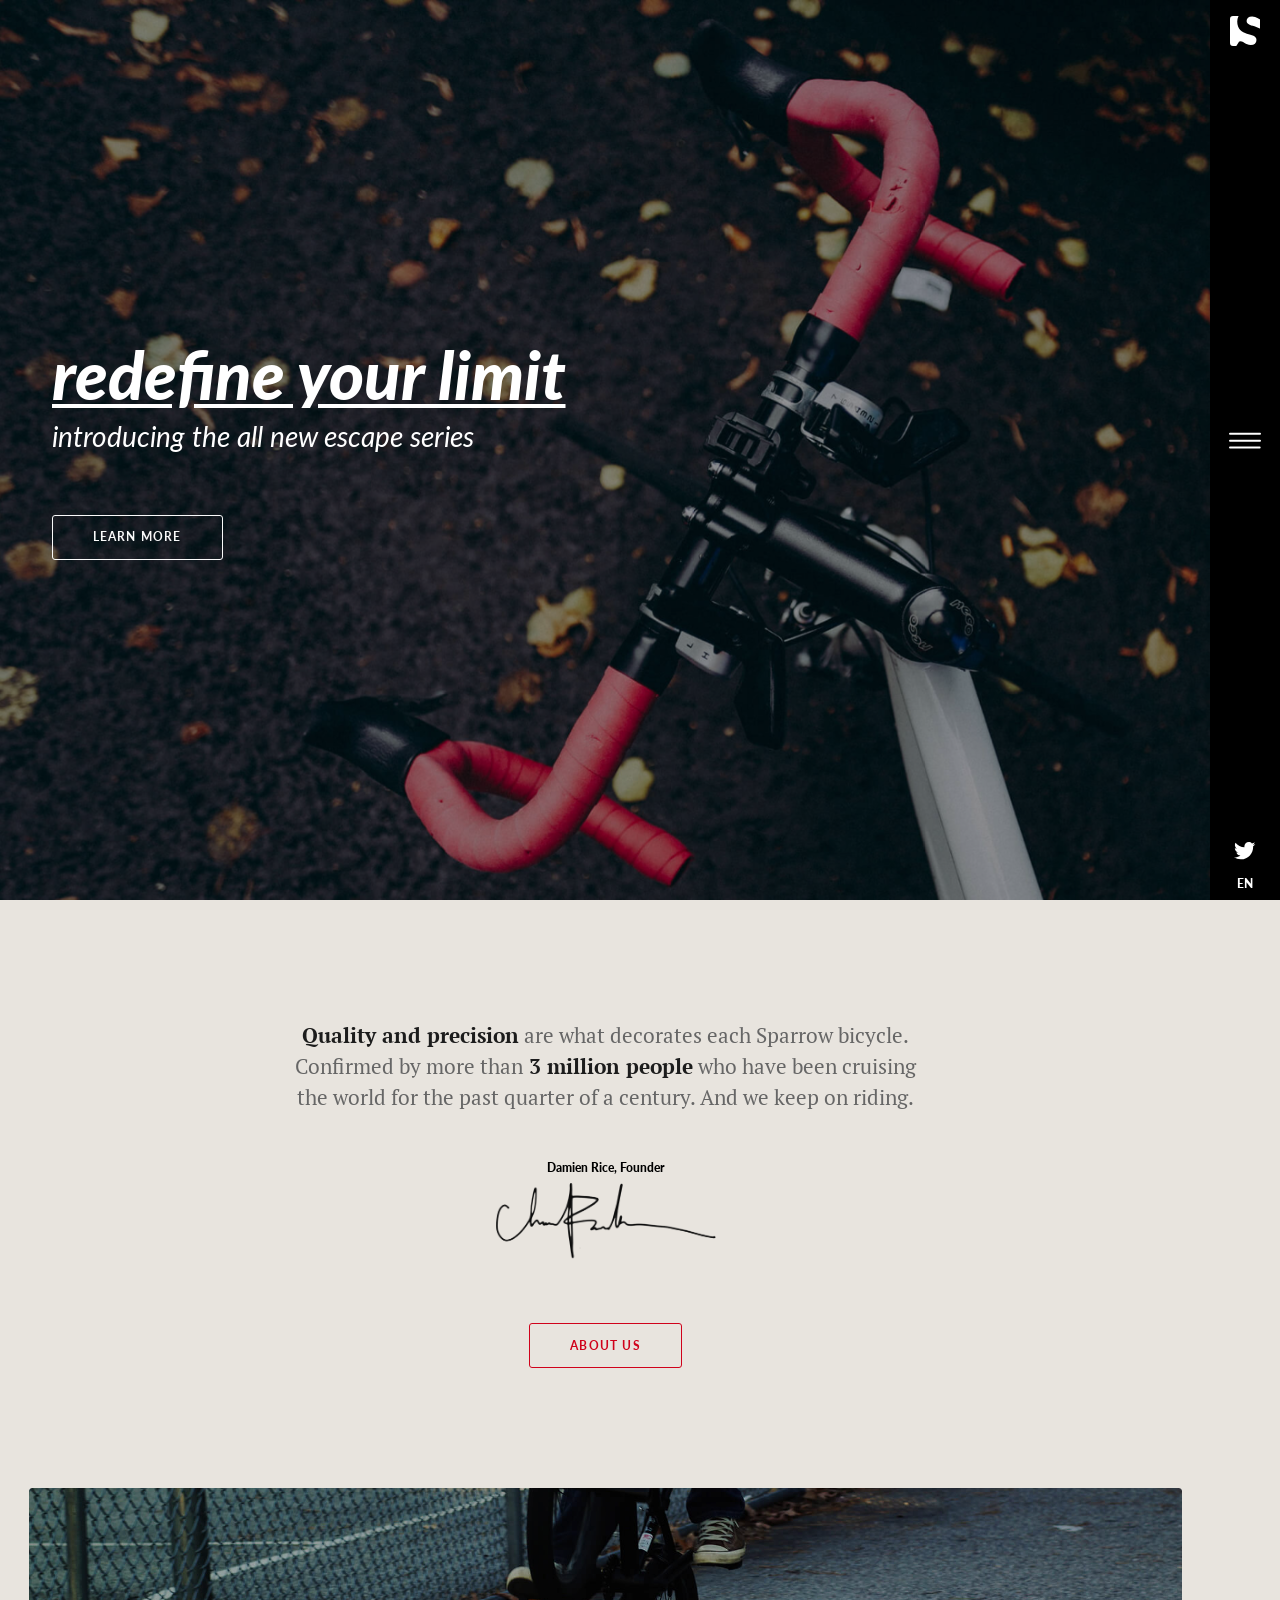
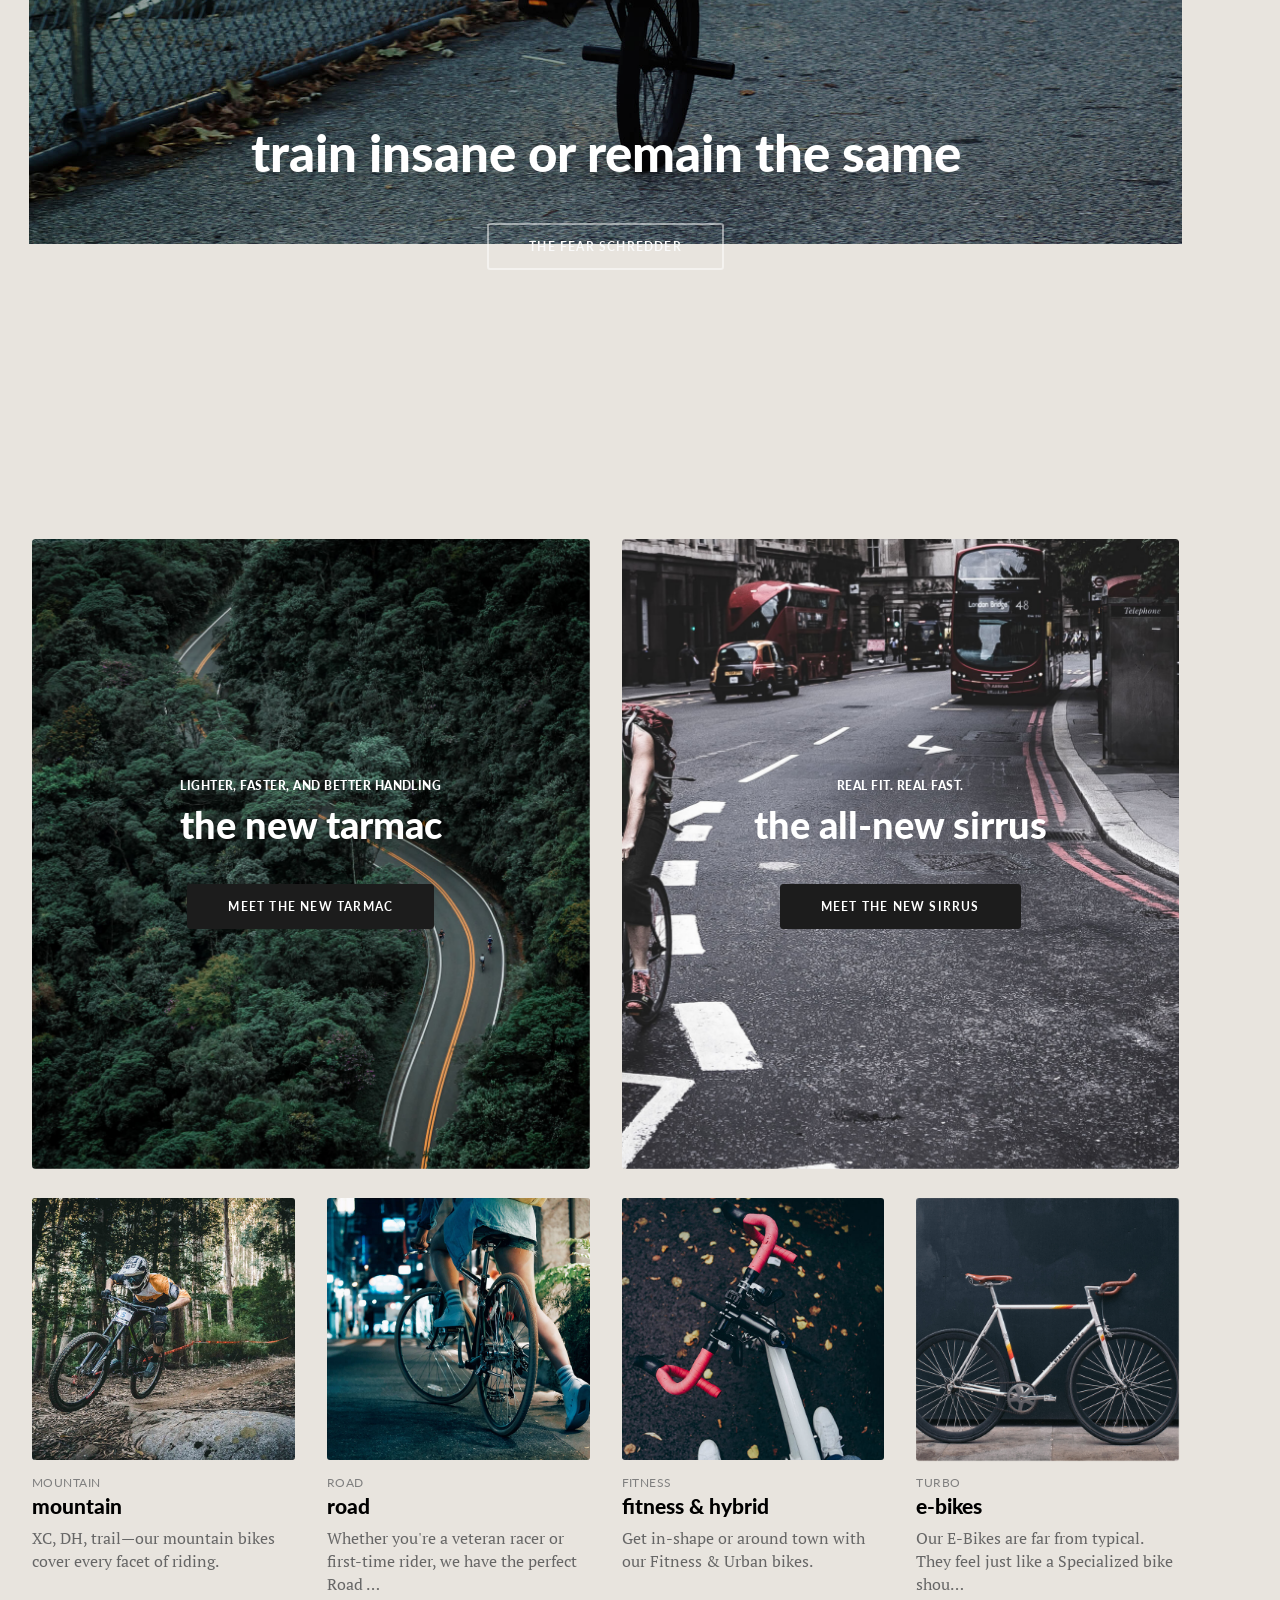
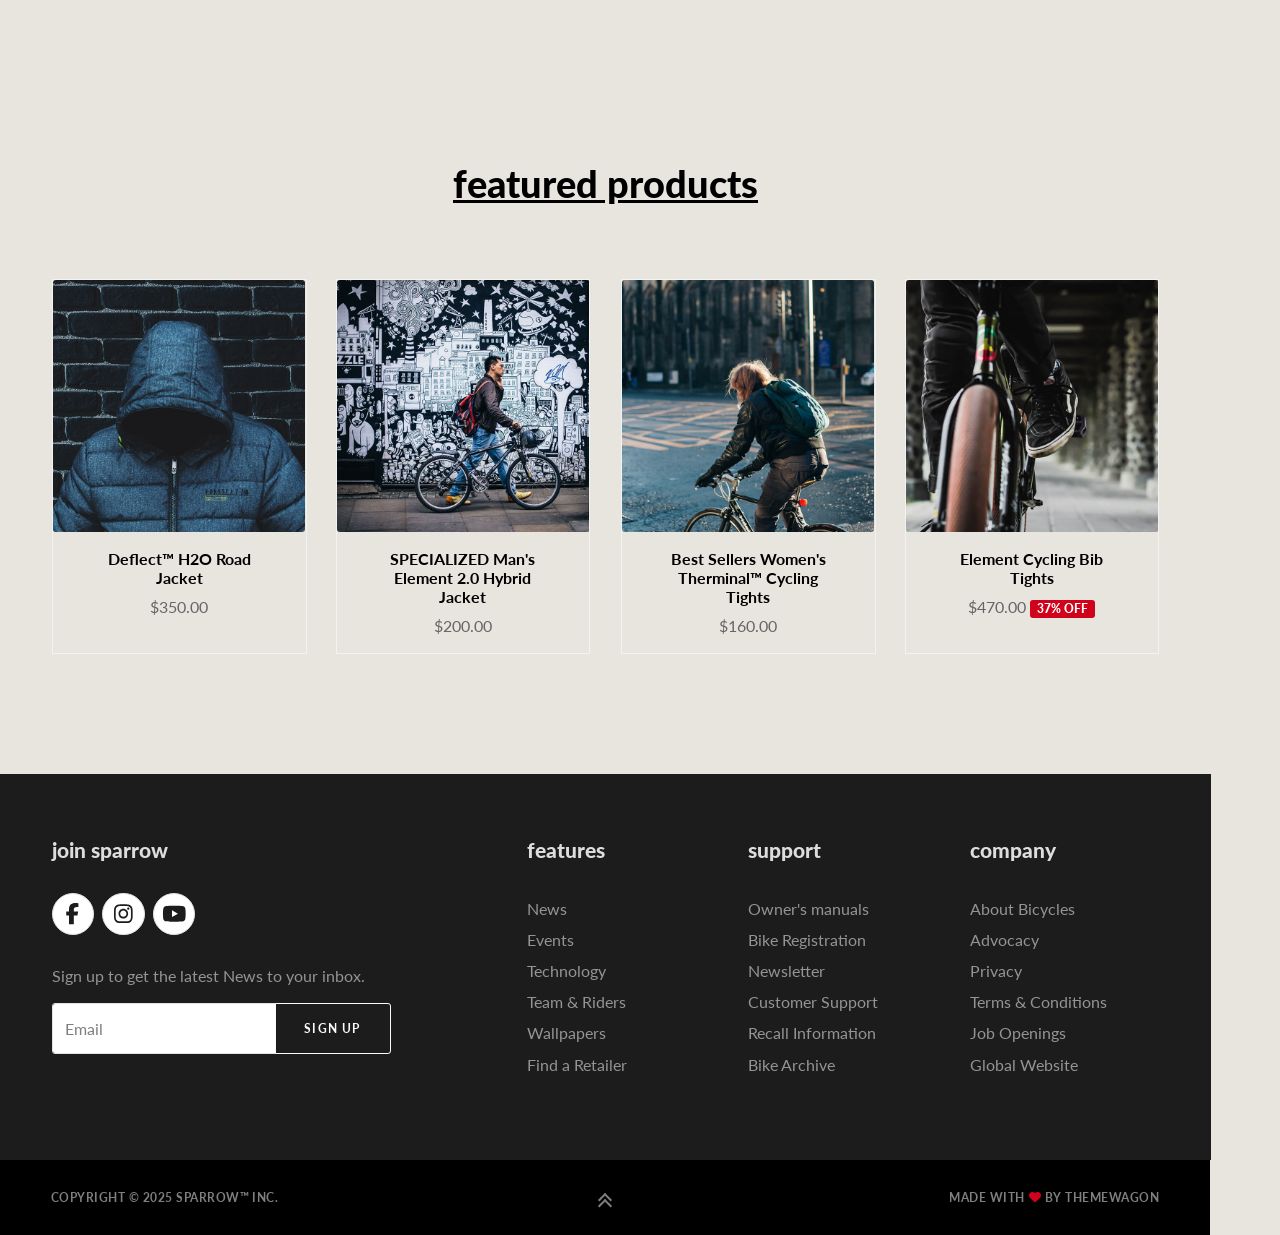
==== homes/bicycle.html @ d9fc4c12 "v1" ====
<!DOCTYPE html>
<html class="has-sidemenu" lang="en-US" dir="ltr">

  <head>
    <meta charset="utf-8">
    <meta http-equiv="X-UA-Compatible" content="IE=edge">
    <meta name="viewport" content="width=device-width, initial-scale=1">

    <!-- ===============================================--><!--    Document Title--><!-- ===============================================-->
    <title>WAGS | mobile</title>

    <!-- ===============================================--><!--    Favicons--><!-- ===============================================-->
    <link rel="apple-touch-icon" sizes="180x180" href="../assets/img/favicons/apple-touch-icon.png">
    <link rel="icon" type="image/png" sizes="32x32" href="../assets/img/favicons/favicon-32x32.png">
    <link rel="icon" type="image/png" sizes="16x16" href="../assets/img/favicons/favicon-16x16.png">
    <link rel="shortcut icon" type="image/x-icon" href="../assets/img/favicons/favicon.ico">
    <link rel="manifest" href="../assets/img/favicons/manifest.json">
    <meta name="msapplication-TileImage" content="../assets/img/favicons/mstile-150x150.png">
    <meta name="theme-color" content="#E8E4DE">

    <!-- ===============================================--><!--    Stylesheets--><!-- ===============================================-->
    <link href="../vendors/swiper/swiper-bundle.min.css" rel="stylesheet">
    <link href="../vendors/loaders.css/loaders.min.css" rel="stylesheet" type="text/css">
    <link rel="preconnect" href="https://fonts.gstatic.com">
    <link href="https://fonts.googleapis.com/css?family=PT+Mono%7cPT+Serif:400,400i%7cLato:100,300,400,700,800,900" rel="stylesheet">
    <link href="../assets/css/theme.min.css" rel="stylesheet" />
    <link href="../assets/css/user.min.css" rel="stylesheet" />
    <style>
      html, body {
        background-color: #E8E4DE;
      }
    </style>
  </head>

  <body class="overflow-hidden-x">

    <nav class="fancynavbar fancynavbar-expand-lg" data-zanim-lg='{"from":{"opacity":1,"x":70},"to":{"opacity":1,"x":0},"ease":"CubicBezier","duration":0.8,"delay":0.3}' data-zanim-xs='{"from":{"opacity":1,"y":-37},"to":{"opacity":1,"y":0},"ease":"CubicBezier","duration":0.8,"delay":0.3}' data-zanim-trigger="scroll" data-exclusive="true">
      <div class="fancynavbar-togglerbar" data-onscroll-fade-in="data-onscroll-fade-in"><a class="fancynavbar-brand" href="../index.html"><img class="fancynavbar-brand-img" src="../assets/img/logo-sparrow-invert.svg" alt="" width="30" height="30" data-zanim-lg='{"from":{"opacity":0,"x":45},"to":{"opacity":1,"x":0},"ease":"CubicBezier","duration":0.8,"delay":0.4}' data-zanim-trigger="scroll" />
          <!--You can use icon or text logo as well--><!--<span class='fab fa-superpowers fs-6'></span>--><!--<span class='logo-sparrow'>S</span>--></a>
        <div class="fancynavbar-toggler"><svg class="fancynavbar-toggler-icon" viewBox="0 0 70 70" xmlns="http://www.w3.org/2000/svg" data-zanim-lg='{"from":{"opacity":0,"x":45},"to":{"opacity":1,"x":0},"ease":"CubicBezier","duration":0.8,"delay":0.5}' data-zanim-trigger="scroll">
            <path id="path-top" d="M20,25c0,0,22,0,30,0c16,0,18.89,40.71-.15,21.75C38.7,35.65,19.9,16.8,19.9,16.8"></path>
            <path id="path-middle" d="M20,32h30"></path>
            <path id="path-bottom" d="M19.9,46.98c0,0,18.8-18.85,29.95-29.95C68.89-1.92,66,38.78,50,38.78c-8,0-30,0-30,0"></path>
          </svg></div>
        <div class="fancynavbar-addon fancynavbar-addon-height" data-zanim-lg='{"from":{"opacity":1,"x":45},"to":{"opacity":1,"x":0},"ease":"CubicBezier","duration":0.8,"delay":0.4}' data-zanim-trigger="scroll"><a class="fancynavbar-addon-item" href="#!"><span class="fab fa-twitter"></span></a><a class="fancynavbar-addon-item" href="#languageModal" data-bs-toggle="modal"><span class="font-secondary ls fw-black fs-10 d-block">EN</span></a></div>
      </div>
      <div class="fancynavbar-collapse">
        <ul class="fancynavbar-nav">
          <li class="fancynav-item fancy-dropdown"><a class="fancynav-link fancy-dropdown-toggle" href="JavaScript:void(0)"><span class="fancynav-link-content">homes</span></a>
            <div class="fancy-dropdown-menu">
              <div class="row pb-4 pt-3">
                <div class="col-auto ps-2"><a class="fancy-dropdown-item" href="default.html"> Default</a><a class="fancy-dropdown-item" href="bicycle.html"> Bicycle</a><a class="fancy-dropdown-item" href="bigcartel.html"> Bigcartel</a><a class="fancy-dropdown-item" href="cafe.html"> Cafe</a><a class="fancy-dropdown-item" href="digital.html"> Digital</a><a class="fancy-dropdown-item" href="ecommerce.html"> Ecommerce</a><a class="fancy-dropdown-item" href="event.html"> Event</a><a class="fancy-dropdown-item" href="interior.html"> Interior</a><a class="fancy-dropdown-item" href="landing.html"> Landing</a><a class="fancy-dropdown-item" href="promotion.html"> Promotion</a><a class="fancy-dropdown-item" href="software.html"> Software</a><a class="fancy-dropdown-item" href="studio.html"> Studio</a></div>
              </div>
            </div>
          </li>
          <li class="fancynav-item fancy-dropdown"><a class="fancynav-link fancy-dropdown-toggle" href="JavaScript:void(0)"><span class="fancynav-link-content">pages</span></a>
            <div class="fancy-dropdown-menu">
              <div class="row pb-4 pt-3">
                <div class="col-sm-auto pe-4 ps-2"><a class="fancy-dropdown-item" href="../pages/404.html"> 404</a><a class="fancy-dropdown-item" href="../pages/about.html"> About</a><a class="fancy-dropdown-item" href="../pages/blog.html"> Blog</a><a class="fancy-dropdown-item" href="../pages/blog-single.html"> Blog single</a><a class="fancy-dropdown-item" href="../pages/cart.html"> Cart</a><a class="fancy-dropdown-item" href="../pages/casestudy.html"> Casestudy</a><a class="fancy-dropdown-item" href="../pages/coming-soon.html"> Coming soon</a><a class="fancy-dropdown-item" href="../pages/contact.html"> Contact</a><a class="fancy-dropdown-item" href="../pages/one-page.html"> One page</a><a class="fancy-dropdown-item" href="../pages/portfolio.html"> Portfolio</a></div>
                <div class="col-sm-auto pe-4"><a class="fancy-dropdown-item" href="../pages/profile.html"> Profile</a><a class="fancy-dropdown-item" href="../pages/rtl.html"> RTL</a><a class="fancy-dropdown-item" href="../pages/services.html"> Services</a><a class="fancy-dropdown-item" href="../pages/shop.html"> Shop</a><a class="fancy-dropdown-item" href="../pages/signin.html"> Signin</a><a class="fancy-dropdown-item" href="../pages/signup.html"> Signup</a><a class="fancy-dropdown-item" href="../pages/product-single.html"> Product single</a><a class="fancy-dropdown-item" href="../pages/split-static.html"> Split static</a><a class="fancy-dropdown-item" href="../pages/split-youtube.html"> Split youtube</a><a class="fancy-dropdown-item" href="../pages/starter.html"> Starter</a></div>
              </div>
            </div>
          </li>
          <li class="fancynav-item fancy-dropdown"><a class="fancynav-link fancy-dropdown-toggle" href="JavaScript:void(0)"><span class="fancynav-link-content">components</span></a>
            <div class="fancy-dropdown-menu">
              <div class="row pb-2 pt-3">
                <div class="col-sm-auto mb-3">
                  <div class="row">
                    <div class="col-sm-auto pe-4 ps-2"><a class="fancy-dropdown-title fw-black ls fs-10 mb-1" href="JavaScript:void(0)">Sparrow</a><a class="fancy-dropdown-item" href="../components/sparrow/accordion.html"> Accordion</a><a class="fancy-dropdown-item" href="../components/sparrow/anchor.html"> Anchor</a><a class="fancy-dropdown-item" href="../components/sparrow/backgrounds.html"> Backgrounds</a><a class="fancy-dropdown-item" href="../components/sparrow/borders.html"> Borders</a><a class="fancy-dropdown-item" href="../components/sparrow/carousel.html"> Carousel</a><a class="fancy-dropdown-item" href="../components/sparrow/colors.html"> Colors</a><a class="fancy-dropdown-item" href="../components/sparrow/cookie-notice.html"> Cookie notice</a><a class="fancy-dropdown-item" href="../components/sparrow/countdown.html"> Countdown</a><a class="fancy-dropdown-item" href="../components/sparrow/countup.html"> Countup</a><a class="fancy-dropdown-item" href="../components/sparrow/fancynav.html"> Fancynav</a><a class="fancy-dropdown-item" href="../components/sparrow/filter.html"> Filter</a></div>
                    <div class="col-sm-auto pe-4"><a class="fancy-dropdown-item" href="../components/sparrow/googlemap.html"> Googlemap</a><a class="fancy-dropdown-item" href="../components/sparrow/icons.html"> Icons</a><a class="fancy-dropdown-item" href="../components/sparrow/inline-player.html"> Inline player</a><a class="fancy-dropdown-item" href="../components/sparrow/lightbox.html"> Lightbox</a><a class="fancy-dropdown-item" href="../components/sparrow/masonry.html"> Masonry</a><a class="fancy-dropdown-item" href="../components/sparrow/parallax.html"> Parallax</a><a class="fancy-dropdown-item" href="../components/sparrow/progressbar.html"> Progressbar</a><a class="fancy-dropdown-item" href="../components/sparrow/spacing.html"> Spacing</a><a class="fancy-dropdown-item" href="../components/sparrow/typed-text.html"> Typed text</a><a class="fancy-dropdown-item" href="../components/sparrow/typography.html"> Typography</a><a class="fancy-dropdown-item" href="../components/sparrow/zanimation.html"> Zanimation</a></div>
                  </div>
                </div>
                <div class="col-sm-auto pe-3 mb-3 ps-2"><a class="fancy-dropdown-title fw-black ls fs-10 mb-1" href="JavaScript:void(0)">Bootstrap</a><a class="fancy-dropdown-item" href="../components/bootstrap/badges.html"> Badges</a><a class="fancy-dropdown-item" href="../components/bootstrap/buttons.html"> Buttons</a><a class="fancy-dropdown-item" href="../components/bootstrap/cards.html"> Cards</a><a class="fancy-dropdown-item" href="../components/bootstrap/forms.html"> Forms</a><a class="fancy-dropdown-item" href="../components/bootstrap/modals.html"> Modals</a><a class="fancy-dropdown-item" href="../components/bootstrap/navbar.html"> Navbar</a><a class="fancy-dropdown-item" href="../components/bootstrap/scrollspy.html"> Scrollspy</a><a class="fancy-dropdown-item" href="../components/bootstrap/sizing.html"> Sizing</a><a class="fancy-dropdown-item" href="../components/bootstrap/tables.html"> Tables</a><a class="fancy-dropdown-item" href="../components/bootstrap/tabs.html"> Tabs</a><a class="fancy-dropdown-item" href="../components/bootstrap/tooltips.html"> Tooltips</a></div>
              </div>
            </div>
          </li>
          <li class="fancynav-item fancy-dropdown"><a class="fancynav-link fancy-dropdown-toggle" href="JavaScript:void(0)"><span class="fancynav-link-content">documentation</span></a>
            <div class="fancy-dropdown-menu">
              <div class="row pb-4 pt-3">
                <div class="col-auto ps-2"><a class="fancy-dropdown-item" href="../documentation/getting-started.html"> Getting started</a><a class="fancy-dropdown-item" href="../documentation/file-structure.html"> File structure</a><a class="fancy-dropdown-item" href="../documentation/customization.html"> Customization</a><a class="fancy-dropdown-item" href="../documentation/gulp.html"> Gulp</a><a class="fancy-dropdown-item" href="../documentation/rtl.html"> RTL</a><a class="fancy-dropdown-item" href="../documentation/plugins.html"> Plugins</a><a class="fancy-dropdown-item" href="../documentation/changelog.html"> Changelog</a></div>
              </div>
            </div>
          </li>
          <li class="fancynav-item"><a class="fancynav-link" href="../pages/portfolio.html"><span class="fancynav-link-content">portfolio</span></a></li>
          <li class="fancynav-item"><a class="fancynav-link" href="../pages/contact.html"><span class="fancynav-link-content">contact</span></a></li>
        </ul>
      </div>
    </nav>


    <!-- ===============================================--><!--    Main Content--><!-- ===============================================-->
    <main class="main min-vh-100" id="top">

      <!-- ============================================--><!-- Preloader ==================================-->
      <div class="preloader" id="preloader">
        <div class="loader">
          <div class="line-scale-pulse-out-rapid">
            <div> </div>
            <div></div>
            <div></div>
            <div></div>
            <div> </div>
          </div>
        </div>
      </div><!-- ============================================--><!-- End of Preloader ===========================-->

      <!-- ============================================--><!-- <section> begin ============================-->
      <section class="py-0" id="bicycleHeader" data-zanim-lg='{"delay":0.6,"animation":"zoom-out"}' data-zanim-trigger="scroll">
        <div class="bg-holder overlay overlay-2" style="background-image:url(../assets/img/headers/header-bicycle.jpg);">
          <div class="yt-video" data-youtube-embed='{"videoId":"x4LRLFGrliw","startSeconds":24,"endSeconds":245}'></div>
        </div><!--/.bg-holder-->
        <div class="container">
          <div class="row min-vh-100 align-items-center py-8">
            <div class="col-lg-7" data-zanim-timeline='{"delay":0.6}' data-zanim-trigger="scroll">
              <h1 class="fs-6 fs-sm-5 fs-xl-4 display-4 text-white fst-italic overflow-hidden text-decoration-underline" data-zanim-xs='{"delay":0.1}'>redefine your limit</h1>
              <div class="overflow-hidden">
                <p class="text-white mb-4 font-secondary fst-italic fs-7" data-zanim-xs='{"delay":0.2}'>introducing the all new escape series</p>
              </div>
              <div data-zanim-xs='{"delay":0.3}'><a class="btn btn-outline-light mt-4" href="#!">Learn more</a></div>
            </div>
          </div>
        </div><!-- end of .container-->
      </section><!-- <section> close ============================--><!-- ============================================-->



      <!-- ============================================--><!-- <section> begin ============================-->
      <section class="text-center" id="bicycleAbout">
        <div class="container">
          <div class="row justify-content-center">
            <div class="col-lg-7">
              <p class="lead"><span class="text-dark fw-semibold">Quality and precision</span> are what decorates each Sparrow bicycle. Confirmed by more than<span class="text-dark fw-semibold"> 3 million people</span> who have been cruising the world for the past quarter of a century. And we keep on riding.</p>
              <h6 class="mt-5"> Damien Rice, Founder</h6><img src="../assets/img/signature.png" alt="" width="220" /><br /><a class="btn btn-outline-danger mt-6" href="#!">About us</a>
            </div>
          </div>
        </div><!-- end of .container-->
      </section><!-- <section> close ============================--><!-- ============================================-->



      <!-- ============================================--><!-- <section> begin ============================-->
      <section class="text-center py-0 overflow-hidden" id="bicycleCta">
        <div class="container-fluid">
          <div class="row">
            <div class="col px-4">
              <div class="position-relative overflow-hidden rounded">
                <div class="bg-holder overlay" style="background-image:url(../assets/img/bicycle-11.jpg);" data-parallax="" data-rellax-percentage="0.5" data-rellax-speed="-3"></div><!--/.bg-holder-->
                <div class="position-relative py-8 py-md-11" data-zanim-timeline="{}" data-zanim-trigger="scroll">
                  <h2 class="fs-5 text-white px-4 px-sm-0 display-4 mb-4" data-zanim-xs='{"delay":0.1}'>train insane or remain the same</h2>
                  <div data-zanim-xs='{"delay":0.2}'><a class="btn btn-outline-light border-2 mt-3" href="#!">the fear schredder</a></div>
                </div>
              </div>
            </div>
          </div>
        </div><!-- end of .container-->
      </section><!-- <section> close ============================--><!-- ============================================-->



      <!-- ============================================--><!-- <section> begin ============================-->
      <section class="text-center pt-4 pb-0" id="bicycleFeatures">
        <div class="container-fluid">
          <div class="row m-0">
            <div class="col-md-6">
              <div class="position-relative overflow-hidden rounded">
                <div class="bg-holder" style="background-image:url(../assets/img/bicycle-02.jpg);"></div><!--/.bg-holder-->
                <div class="position-relative py-8 py-md-11">
                  <div data-zanim-timeline="{}" data-zanim-trigger="scroll">
                    <div class="overflow-hidden">
                      <h6 class="text-white ls text-uppercase" data-zanim-xs='{"delay":0}'>lighter, faster, and better handling</h6>
                    </div>
                    <div class="overflow-hidden">
                      <h2 class="fs-7 fs-sm-6 text-white" data-zanim-xs='{"delay":0.1}'>the new tarmac</h2>
                    </div>
                    <div data-zanim-xs='{"delay":0.2}'><a class="btn btn-dark mt-4" href="#!">meet the new tarmac</a></div>
                  </div>
                </div>
              </div>
            </div>
            <div class="col-md-6 mt-4 mt-md-0">
              <div class="position-relative overflow-hidden rounded">
                <div class="bg-holder" style="background-image:url(../assets/img/bicycle-01.jpg);"></div><!--/.bg-holder-->
                <div class="position-relative py-8 py-md-11">
                  <div data-zanim-timeline='{"delay":0.1}' data-zanim-trigger="scroll">
                    <div class="overflow-hidden">
                      <h6 class="text-white ls text-uppercase" data-zanim-xs='{"delay":0}'>real fit. real fast.</h6>
                    </div>
                    <div class="overflow-hidden">
                      <h2 class="fs-7 fs-sm-6 text-white" data-zanim-xs='{"delay":0.1}'>the all-new sirrus</h2>
                    </div>
                    <div data-zanim-xs='{"delay":0.2}'><a class="btn btn-dark mt-4" href="#!">meet the new sirrus</a></div>
                  </div>
                </div>
              </div>
            </div>
          </div>
        </div><!-- end of .container-->
      </section><!-- <section> close ============================--><!-- ============================================-->



      <!-- ============================================--><!-- <section> begin ============================-->
      <section class="py-4" id="bicycleFeatures1">
        <div class="container-fluid">
          <div class="row m-0">
            <div class="col-sm-6 col-lg-3"><a class="d-block" href="#!"><img class="w-100 rounded" src="../assets/img/bicycle-03.jpg" alt="" data-zanim-xs='{"delay":0,"animation":"zoom-in"}' data-zanim-trigger="scroll" />
                <h6 class="d-inline-block ls text-uppercase fw-normal mb-0 mt-3 text-body-secondary">Mountain</h6>
                <h4>mountain</h4>
                <p class="text-body d-inline-block">XC, DH, trail—our mountain bikes cover every facet of riding.</p>
              </a></div>
            <div class="col-sm-6 col-lg-3 mt-4 mt-sm-0"><a class="d-block" href="#!"><img class="w-100 rounded" src="../assets/img/bicycle-04.jpg" alt="" data-zanim-xs='{"delay":0.1,"animation":"zoom-in"}' data-zanim-trigger="scroll" />
                <h6 class="d-inline-block ls text-uppercase fw-normal mb-0 mt-3 text-body-secondary">Road</h6>
                <h4>road</h4>
                <p class="text-body d-inline-block">Whether you're a veteran racer or first-time rider, we have the perfect Road …</p>
              </a></div>
            <div class="col-sm-6 col-lg-3 mt-4 mt-lg-0"><a class="d-block" href="#!"><img class="w-100 rounded" src="../assets/img/bicycle-05.jpg" alt="" data-zanim-xs='{"delay":0.2,"animation":"zoom-in"}' data-zanim-trigger="scroll" />
                <h6 class="d-inline-block ls text-uppercase fw-normal mb-0 mt-3 text-body-secondary">fitness</h6>
                <h4>fitness &amp; hybrid</h4>
                <p class="text-body d-inline-block">Get in-shape or around town with our Fitness &amp; Urban bikes.</p>
              </a></div>
            <div class="col-sm-6 col-lg-3 mt-4 mt-lg-0"><a class="d-block" href="#!"><img class="w-100 rounded" src="../assets/img/bicycle-06.jpg" alt="" data-zanim-xs='{"delay":0.3,"animation":"zoom-in"}' data-zanim-trigger="scroll" />
                <h6 class="d-inline-block ls text-uppercase fw-normal mb-0 mt-3 text-body-secondary">Turbo</h6>
                <h4>e-bikes</h4>
                <p class="text-body d-inline-block">Our E-Bikes are far from typical. They feel just like a Specialized bike shou…</p>
              </a></div>
          </div>
        </div><!-- end of .container-->
      </section><!-- <section> close ============================--><!-- ============================================-->



      <!-- ============================================--><!-- <section> begin ============================-->
      <section class="bg-11 overflow-hidden" id="bicycleProducts">
        <div class="container">
          <div class="row text-center">
            <div class="col-12 mb-4 mb-md-6">
              <h2 class="text-center"><span class="text-decoration-underline">featured products</span></h2>
            </div>
            <div class="col-12">
              <div class="swiper theme-slider h-100" data-swiper='{"autoplay":{"delay":5000,"disableOnInteraction":false},"loop":true,"spaceBetween":30,"breakpoints":{"576":{"slidesPerView":2},"768":{"slidesPerView":3},"992":{"slidesPerView":4}}}' data-zanim-lg='{"animation":"zoom-out","delay":0}' data-zanim-trigger="scroll">
                <div class="swiper-wrapper">
                  <div class="swiper-slide border border-light-subtle"><a href="#!"><img class="rounded w-100" src="../assets/img/bicycle-07.jpg" alt="" />
                      <div class="px-3 px-xl-5">
                        <h4 class="mt-3 fs-9 fw-bold">Deflect&trade; H2O Road Jacket</h4>
                        <p class="font-secondary d-inline-block text-body">$350.00</p>
                      </div>
                    </a></div>
                  <div class="swiper-slide border border-light-subtle"><a href="#!"><img class="rounded w-100" src="../assets/img/bicycle-08.jpg" alt="" />
                      <div class="px-3 px-xl-5">
                        <h4 class="mt-3 fs-9 fw-bold">SPECIALIZED Man's Element 2.0 Hybrid Jacket</h4>
                        <p class="font-secondary d-inline-block text-body">$200.00</p>
                      </div>
                    </a></div>
                  <div class="swiper-slide border border-light-subtle"><a href="#!"><img class="rounded w-100" src="../assets/img/bicycle-09.jpg" alt="" />
                      <div class="px-3 px-xl-5">
                        <h4 class="mt-3 fs-9 fw-bold">Best Sellers Women's Therminal&trade; Cycling Tights</h4>
                        <p class="font-secondary d-inline-block text-body">$160.00</p>
                      </div>
                    </a></div>
                  <div class="swiper-slide border border-light-subtle"><a href="#!"><img class="rounded w-100" src="../assets/img/bicycle-10.jpg" alt="" />
                      <div class="px-3 px-xl-5">
                        <h4 class="mt-3 fs-9 fw-bold">Element Cycling Bib Tights</h4>
                        <p class="font-secondary d-inline-block text-body">$470.00<span class="badge bg-danger ms-1">37% OFF</span></p>
                      </div>
                    </a></div>
                  <div class="swiper-slide border border-light-subtle"><a href="#!"><img class="rounded w-100" src="../assets/img/bicycle-07.jpg" alt="" />
                      <div class="px-3 px-xl-5">
                        <h4 class="mt-3 fs-9 fw-bold">Women's Therminal&trade; Cycling Tights</h4>
                        <p class="font-secondary d-inline-block text-body">$130.00</p>
                      </div>
                    </a></div>
                  <div class="swiper-slide border border-light-subtle"><a href="#!"><img class="rounded w-100" src="../assets/img/bicycle-08.jpg" alt="" />
                      <div class="px-3 px-xl-5">
                        <h4 class="mt-3 fs-9 fw-bold">S-Works 6 XC Mountain Bike Shoes</h4>
                        <p class="font-secondary d-inline-block text-body">$400.00<span class="badge bg-danger ms-1">SALE</span></p>
                      </div>
                    </a></div>
                  <div class="swiper-slide border border-light-subtle"><a href="#!"><img class="rounded w-100" src="../assets/img/bicycle-09.jpg" alt="" />
                      <div class="px-3 px-xl-5">
                        <h4 class="mt-3 fs-9 fw-bold">Ambush</h4>
                        <p class="font-secondary d-inline-block text-body">$180.00</p>
                      </div>
                    </a></div>
                  <div class="swiper-slide border border-light-subtle"><a href="#!"><img class="rounded w-100" src="../assets/img/bicycle-10.jpg" alt="" />
                      <div class="px-3 px-xl-5">
                        <h4 class="mt-3 fs-9 fw-bold">S-Works Women's Prevail II</h4>
                        <p class="font-secondary d-inline-block text-body">$225.00</p>
                      </div>
                    </a></div>
                </div>
                <div class="swiper-nav">
                  <div class="swiper-button-next"></div>
                  <div class="swiper-button-prev"></div>
                </div>
              </div>
            </div>
          </div>
        </div><!-- end of .container-->
      </section><!-- <section> close ============================--><!-- ============================================-->



      <!-- ============================================--><!-- <section> begin ============================-->
      <section class="bg-dark py-6 font-secondary" id="bicycleSignUp">
        <div class="container">
          <div class="row">
            <div class="col-lg-6 col-xl-5 pe-lg-8">
              <h4 class="text-white text-opacity-85 mb-4">join sparrow</h4><a class="d-inline-block" href="#!"><span class="fa-stack fa-stack-size me-2 text-dark border rounded-circle bg-body fs-8"><i class="fab fa-facebook-f fa-stack-1x"></i></span></a><a class="d-inline-block" href="#!"><span class="fa-stack fa-stack-size me-2 text-dark border rounded-circle bg-body fs-8"><i class="fab fa-instagram fa-stack-1x"></i></span></a><a class="d-inline-block" href="#!"><span class="fa-stack fa-stack-size text-dark border rounded-circle bg-body fs-8"><i class="fab fa-youtube fa-stack-1x"></i></span></a>
              <p class="text-body-tertiary mt-4">Sign up to get the latest News to your inbox.</p>
              <div class="input-group mb-3"><input class="form-control" type="text" placeholder="Email" aria-label="Recipient's username" aria-describedby="button-addon2" /><button class="btn border border-light text-light px-4" id="button-addon2" type="button">Sign up</button></div>
            </div>
            <div class="col mt-6 mt-lg-0">
              <div class="row">
                <div class="col-6 col-sm-4">
                  <h4 class="text-white text-opacity-85 mb-4">features</h4>
                  <ul class="list-unstyled">
                    <li class="py-1"><a class="text-body-tertiary" href="#!">News</a></li>
                    <li class="py-1"><a class="text-body-tertiary" href="#!">Events</a></li>
                    <li class="py-1"><a class="text-body-tertiary" href="#!">Technology</a></li>
                    <li class="py-1"><a class="text-body-tertiary" href="#!">Team &amp; Riders</a></li>
                    <li class="py-1"><a class="text-body-tertiary" href="#!">Wallpapers</a></li>
                    <li class="py-1"><a class="text-body-tertiary" href="#!">Find a Retailer</a></li>
                  </ul>
                </div>
                <div class="col-6 col-sm-4">
                  <h4 class="text-white text-opacity-85 mb-4">support</h4>
                  <ul class="list-unstyled">
                    <li class="py-1"><a class="text-body-tertiary" href="#!">Owner's manuals</a></li>
                    <li class="py-1"><a class="text-body-tertiary" href="#!">Bike Registration</a></li>
                    <li class="py-1"><a class="text-body-tertiary" href="#!">Newsletter</a></li>
                    <li class="py-1"><a class="text-body-tertiary" href="#!">Customer Support</a></li>
                    <li class="py-1"><a class="text-body-tertiary" href="#!">Recall Information</a></li>
                    <li class="py-1"><a class="text-body-tertiary" href="#!">Bike Archive</a></li>
                  </ul>
                </div>
                <div class="col-6 col-sm-4 mt-6 mt-sm-0">
                  <h4 class="text-white text-opacity-85 mb-4">company</h4>
                  <ul class="list-unstyled">
                    <li class="py-1"><a class="text-body-tertiary" href="#!">About Bicycles</a></li>
                    <li class="py-1"><a class="text-body-tertiary" href="#!">Advocacy</a></li>
                    <li class="py-1"><a class="text-body-tertiary" href="#!">Privacy</a></li>
                    <li class="py-1"><a class="text-body-tertiary" href="#!">Terms &amp; Conditions</a></li>
                    <li class="py-1"><a class="text-body-tertiary" href="#!">Job Openings</a></li>
                    <li class="py-1"><a class="text-body-tertiary" href="#!">Global Website</a></li>
                  </ul>
                </div>
              </div>
            </div>
          </div>
        </div><!-- end of .container-->
      </section><!-- <section> close ============================--><!-- ============================================-->

    </main><!-- ===============================================--><!--    End of Main Content--><!-- ===============================================-->



    <!--===============================================--><!--    Footer--><!--===============================================-->
    <footer class="footer bg-black text-body-secondary py-4 font-secondary text-center overflow-hidden">
      <div class="container">
        <div class="row align-items-center">
          <div class="col-lg-4 order-lg-2 position-relative"><a class="indicator indicator-up" href="#top"><span class="indicator-arrow indicator-arrow-one" data-zanim-xs='{"from":{"opacity":0,"y":15},"to":{"opacity":1,"y":-5,"scale":1},"ease":"Back.easeOut","duration":0.4,"delay":0.9}'></span><span class="indicator-arrow indicator-arrow-two" data-zanim-xs='{"from":{"opacity":0,"y":15},"to":{"opacity":1,"y":-5,"scale":1},"ease":"Back.easeOut","duration":0.4,"delay":1.05}'></span></a></div>
          <div class="col-lg-4 text-lg-start mt-4 mt-lg-0">
            <p class="fs-10 text-uppercase ls fw-bold mb-0">Copyright &copy; 2025 Sparrow&trade; inc.</p>
          </div>
          <div class="col-lg-4 text-lg-end order-lg-2 mt-2 mt-lg-0">
            <p class="fs-10 text-uppercase ls fw-bold mb-0">Made with<span class="text-danger fas fa-heart mx-1"></span>by <a class="text-body-secondary" href="https://themewagon.com/" target="_blank">Themewagon</a></p>
          </div>
        </div>
      </div>
    </footer>

    <!--===============================================--><!--    Modal for language selection--><!--===============================================--><!-- Modal-->
    <div class="overflow-hidden">
      <div class="modal fade fade-in" id="languageModal" tabindex="-1" role="dialog" aria-hidden="true">
        <div class="modal-dialog modal-dialog-centered modal-xs mx-auto" role="document">
          <div class="modal-content bg-black">
            <div class="modal-body text-center p-0"><button class="btn-close text-white position-absolute top-0 end-0 times-icon mt-2 me-2 p-0" type="button" data-bs-dismiss="modal" aria-label="Close"></button>
              <ul class="list-unstyled my-0 py-4 font-secondary">
                <li><a class="text-white fw-bold pt-1 d-block" href="default.html">English</a></li>
                <li><a class="pt-1 d-block text-body-tertiary" href="#!">Français</a></li>
                <li><a class="text-body-tertiary pt-1 d-block" href="../pages/rtl.html">عربى</a></li>
                <li><a class="pt-1 d-block text-body-tertiary" href="#!">Deutsche</a></li>
              </ul>
            </div>
          </div>
        </div>
      </div>
    </div>

    <!-- ===============================================--><!--    JavaScripts--><!-- ===============================================-->
    <script src="../vendors/popper/popper.min.js"></script>
    <script src="../vendors/bootstrap/bootstrap.min.js"></script>
    <script src="../vendors/anchorjs/anchor.min.js"></script>
    <script src="../vendors/is/is.min.js"></script>
    <script src="../vendors/swiper/swiper-bundle.min.js"></script>
    <script src="../vendors/rellax/rellax.min.js"> </script>
    <script src="../vendors/fontawesome/all.min.js"></script>
    <script src="../vendors/lodash/lodash.min.js"></script>
    <script src="../vendors/imagesloaded/imagesloaded.pkgd.js"></script>
    <script src="../vendors/gsap/gsap.js"></script>
    <script src="../vendors/gsap/customEase.js"></script>
    <script src="../vendors/gsap/drawSVGPlugin.js"></script><!-- Global site tag (gtag.js) - Google Analytics-->
    <script async="" src="https://www.googletagmanager.com/gtag/js?id=UA-122907869-1"></script>
    <script>
      window.dataLayer = window.dataLayer || [];

      function gtag() {
        dataLayer.push(arguments);
      }
      gtag('js', new Date());
      gtag('config', 'UA-122907869-1');
    </script>
    <script src="../assets/js/theme.js"></script>
  </body>

</html>
---- vendors/loaders.css/loaders.min.css ----
.ball-pulse-sync>div,.ball-pulse>div{width:15px;height:15px;margin:2px;display:inline-block}.ball-pulse-sync>div,.ball-pulse>div,.ball-scale>div{background-color:#fff;border-radius:100%}@-webkit-keyframes scale{0%,80%{-webkit-transform:scale(1);transform:scale(1);opacity:1}45%{-webkit-transform:scale(.1);transform:scale(.1);opacity:.7}}@keyframes scale{0%,80%{-webkit-transform:scale(1);transform:scale(1);opacity:1}45%{-webkit-transform:scale(.1);transform:scale(.1);opacity:.7}}.ball-pulse>div:nth-child(0){-webkit-animation:scale .75s -.36s infinite cubic-bezier(.2,.68,.18,1.08);animation:scale .75s -.36s infinite cubic-bezier(.2,.68,.18,1.08)}.ball-pulse>div:nth-child(1){-webkit-animation:scale .75s -.24s infinite cubic-bezier(.2,.68,.18,1.08);animation:scale .75s -.24s infinite cubic-bezier(.2,.68,.18,1.08)}.ball-pulse>div:nth-child(2){-webkit-animation:scale .75s -.12s infinite cubic-bezier(.2,.68,.18,1.08);animation:scale .75s -.12s infinite cubic-bezier(.2,.68,.18,1.08)}.ball-pulse>div:nth-child(3){-webkit-animation:scale .75s 0s infinite cubic-bezier(.2,.68,.18,1.08);animation:scale .75s 0s infinite cubic-bezier(.2,.68,.18,1.08)}.ball-pulse>div{-webkit-animation-fill-mode:both;animation-fill-mode:both}@-webkit-keyframes ball-pulse-sync{33%{-webkit-transform:translateY(10px);transform:translateY(10px)}66%{-webkit-transform:translateY(-10px);transform:translateY(-10px)}100%{-webkit-transform:translateY(0);transform:translateY(0)}}@keyframes ball-pulse-sync{33%{-webkit-transform:translateY(10px);transform:translateY(10px)}66%{-webkit-transform:translateY(-10px);transform:translateY(-10px)}100%{-webkit-transform:translateY(0);transform:translateY(0)}}.ball-pulse-sync>div:nth-child(0){-webkit-animation:ball-pulse-sync .6s -.21s infinite ease-in-out;animation:ball-pulse-sync .6s -.21s infinite ease-in-out}.ball-pulse-sync>div:nth-child(1){-webkit-animation:ball-pulse-sync .6s -.14s infinite ease-in-out;animation:ball-pulse-sync .6s -.14s infinite ease-in-out}.ball-pulse-sync>div:nth-child(2){-webkit-animation:ball-pulse-sync .6s -.07s infinite ease-in-out;animation:ball-pulse-sync .6s -.07s infinite ease-in-out}.ball-pulse-sync>div:nth-child(3){-webkit-animation:ball-pulse-sync .6s 0s infinite ease-in-out;animation:ball-pulse-sync .6s 0s infinite ease-in-out}.ball-pulse-sync>div{-webkit-animation-fill-mode:both;animation-fill-mode:both}@-webkit-keyframes ball-scale{0%{-webkit-transform:scale(0);transform:scale(0)}100%{-webkit-transform:scale(1);transform:scale(1);opacity:0}}@keyframes ball-scale{0%{-webkit-transform:scale(0);transform:scale(0)}100%{-webkit-transform:scale(1);transform:scale(1);opacity:0}}.ball-scale>div{height:60px;width:60px;animation:ball-scale 1s 0s ease-in-out infinite}.ball-scale-random>div,.ball-scale>div{display:inline-block;margin:2px;-webkit-animation:ball-scale 1s 0s ease-in-out infinite}.ball-scale-random{width:37px;height:40px}.ball-scale-random>div{background-color:#fff;border-radius:100%;position:absolute;height:30px;width:30px;animation:ball-scale 1s 0s ease-in-out infinite}.ball-rotate>div,.ball-rotate>div:after,.ball-rotate>div:before{background-color:#fff;width:15px;height:15px;border-radius:100%}.ball-rotate,.ball-rotate>div{position:relative}.ball-scale-random>div:nth-child(1){margin-left:-7px;-webkit-animation:ball-scale 1s .2s ease-in-out infinite;animation:ball-scale 1s .2s ease-in-out infinite}.ball-scale-random>div:nth-child(3){margin-left:-2px;margin-top:9px;-webkit-animation:ball-scale 1s .5s ease-in-out infinite;animation:ball-scale 1s .5s ease-in-out infinite}@-webkit-keyframes rotate{0%{-webkit-transform:rotate(0);transform:rotate(0)}50%{-webkit-transform:rotate(180deg);transform:rotate(180deg)}100%{-webkit-transform:rotate(360deg);transform:rotate(360deg)}}.ball-rotate>div{margin:2px;-webkit-animation-fill-mode:both;animation-fill-mode:both}.ball-rotate>div:first-child{-webkit-animation:rotate 1s 0s cubic-bezier(.7,-.13,.22,.86) infinite;animation:rotate 1s 0s cubic-bezier(.7,-.13,.22,.86) infinite}.ball-rotate>div:after,.ball-rotate>div:before{margin:2px;content:"";position:absolute;opacity:.8}.ball-rotate>div:before{top:0;left:-28px}.ball-rotate>div:after{top:0;left:25px}.ball-clip-rotate>div{border-radius:100%;margin:2px;border:2px solid #fff;border-bottom-color:transparent;height:25px;width:25px;background:0 0!important;display:inline-block;-webkit-animation:rotate .75s 0s linear infinite;animation:rotate .75s 0s linear infinite}@keyframes rotate{0%{-webkit-transform:rotate(0);transform:rotate(0)}50%{-webkit-transform:rotate(180deg);transform:rotate(180deg)}100%{-webkit-transform:rotate(360deg);transform:rotate(360deg)}}@keyframes scale{30%{-webkit-transform:scale(.3);transform:scale(.3)}100%{-webkit-transform:scale(1);transform:scale(1)}}.ball-clip-rotate-pulse{position:relative;-webkit-transform:translateY(-15px);-ms-transform:translateY(-15px);transform:translateY(-15px)}.ball-clip-rotate-pulse>div{-webkit-animation-fill-mode:both;animation-fill-mode:both;position:absolute;top:0;left:0;border-radius:100%}.ball-clip-rotate-pulse>div:first-child{background:#fff;height:16px;width:16px;top:7px;left:-7px;-webkit-animation:scale 1s 0s cubic-bezier(.09,.57,.49,.9) infinite;animation:scale 1s 0s cubic-bezier(.09,.57,.49,.9) infinite}.ball-clip-rotate-pulse>div:last-child{position:absolute;width:30px;height:30px;left:-16px;top:-2px;background:0 0;border:2px solid;border-color:#fff transparent;-webkit-animation:rotate 1s 0s cubic-bezier(.09,.57,.49,.9) infinite;animation:rotate 1s 0s cubic-bezier(.09,.57,.49,.9) infinite;-webkit-animation-duration:1s;animation-duration:1s}@keyframes rotate{0%{-webkit-transform:rotate(0) scale(1);transform:rotate(0) scale(1)}50%{-webkit-transform:rotate(180deg) scale(.6);transform:rotate(180deg) scale(.6)}100%{-webkit-transform:rotate(360deg) scale(1);transform:rotate(360deg) scale(1)}}.ball-clip-rotate-multiple{position:relative}.ball-clip-rotate-multiple>div{position:absolute;left:-20px;top:-20px;border:2px solid #fff;border-bottom-color:transparent;border-top-color:transparent;border-radius:100%;height:35px;width:35px;-webkit-animation:rotate 1s 0s ease-in-out infinite;animation:rotate 1s 0s ease-in-out infinite}.ball-clip-rotate-multiple>div:last-child{display:inline-block;top:-10px;left:-10px;width:15px;height:15px;-webkit-animation-duration:.5s;animation-duration:.5s;border-color:#fff transparent;-webkit-animation-direction:reverse;animation-direction:reverse}@-webkit-keyframes ball-scale-ripple{0%{-webkit-transform:scale(.1);transform:scale(.1);opacity:1}70%{-webkit-transform:scale(1);transform:scale(1);opacity:.7}100%{opacity:0}}@keyframes ball-scale-ripple{0%{-webkit-transform:scale(.1);transform:scale(.1);opacity:1}70%{-webkit-transform:scale(1);transform:scale(1);opacity:.7}100%{opacity:0}}.ball-scale-ripple>div{height:50px;width:50px;border-radius:100%;border:2px solid #fff;-webkit-animation:ball-scale-ripple 1s 0s infinite cubic-bezier(.21,.53,.56,.8);animation:ball-scale-ripple 1s 0s infinite cubic-bezier(.21,.53,.56,.8)}@-webkit-keyframes ball-scale-ripple-multiple{0%{-webkit-transform:scale(.1);transform:scale(.1);opacity:1}70%{-webkit-transform:scale(1);transform:scale(1);opacity:.7}100%{opacity:0}}@keyframes ball-scale-ripple-multiple{0%{-webkit-transform:scale(.1);transform:scale(.1);opacity:1}70%{-webkit-transform:scale(1);transform:scale(1);opacity:.7}100%{opacity:0}}.ball-scale-ripple-multiple{position:relative;-webkit-transform:translateY(-25px);-ms-transform:translateY(-25px);transform:translateY(-25px)}.ball-scale-ripple-multiple>div:nth-child(0){-webkit-animation-delay:-.8s;animation-delay:-.8s}.ball-scale-ripple-multiple>div:nth-child(1){-webkit-animation-delay:-.6s;animation-delay:-.6s}.ball-scale-ripple-multiple>div:nth-child(2){-webkit-animation-delay:-.4s;animation-delay:-.4s}.ball-scale-ripple-multiple>div:nth-child(3){-webkit-animation-delay:-.2s;animation-delay:-.2s}.ball-scale-ripple-multiple>div{position:absolute;top:-2px;left:-26px;width:50px;height:50px;border-radius:100%;border:2px solid #fff;-webkit-animation:ball-scale-ripple-multiple 1.25s 0s infinite cubic-bezier(.21,.53,.56,.8);animation:ball-scale-ripple-multiple 1.25s 0s infinite cubic-bezier(.21,.53,.56,.8)}@-webkit-keyframes ball-beat{50%{opacity:.2;-webkit-transform:scale(.75);transform:scale(.75)}100%{opacity:1;-webkit-transform:scale(1);transform:scale(1)}}@keyframes ball-beat{50%{opacity:.2;-webkit-transform:scale(.75);transform:scale(.75)}100%{opacity:1;-webkit-transform:scale(1);transform:scale(1)}}.ball-beat>div{background-color:#fff;width:15px;height:15px;border-radius:100%;margin:2px;display:inline-block;-webkit-animation:ball-beat .7s 0s infinite linear;animation:ball-beat .7s 0s infinite linear}.ball-beat>div:nth-child(2n-1){-webkit-animation-delay:-.35s!important;animation-delay:-.35s!important}@-webkit-keyframes ball-scale-multiple{0%{-webkit-transform:scale(0);transform:scale(0);opacity:0}5%{opacity:1}100%{-webkit-transform:scale(1);transform:scale(1);opacity:0}}@keyframes ball-scale-multiple{0%{-webkit-transform:scale(0);transform:scale(0);opacity:0}5%{opacity:1}100%{-webkit-transform:scale(1);transform:scale(1);opacity:0}}.ball-scale-multiple{position:relative;-webkit-transform:translateY(-30px);-ms-transform:translateY(-30px);transform:translateY(-30px)}.ball-scale-multiple>div:nth-child(2){-webkit-animation-delay:-.4s;animation-delay:-.4s}.ball-scale-multiple>div:nth-child(3){-webkit-animation-delay:-.2s;animation-delay:-.2s}.ball-scale-multiple>div{background-color:#fff;border-radius:100%;position:absolute;left:-30px;top:0;opacity:0;margin:0;width:60px;height:60px;-webkit-animation:ball-scale-multiple 1s 0s linear infinite;animation:ball-scale-multiple 1s 0s linear infinite}@-webkit-keyframes ball-triangle-path-1{33%{-webkit-transform:translate(25px,-50px);transform:translate(25px,-50px)}66%{-webkit-transform:translate(50px,0);transform:translate(50px,0)}100%{-webkit-transform:translate(0,0);transform:translate(0,0)}}@keyframes ball-triangle-path-1{33%{-webkit-transform:translate(25px,-50px);transform:translate(25px,-50px)}66%{-webkit-transform:translate(50px,0);transform:translate(50px,0)}100%{-webkit-transform:translate(0,0);transform:translate(0,0)}}@-webkit-keyframes ball-triangle-path-2{33%{-webkit-transform:translate(25px,50px);transform:translate(25px,50px)}66%{-webkit-transform:translate(-25px,50px);transform:translate(-25px,50px)}100%{-webkit-transform:translate(0,0);transform:translate(0,0)}}@keyframes ball-triangle-path-2{33%{-webkit-transform:translate(25px,50px);transform:translate(25px,50px)}66%{-webkit-transform:translate(-25px,50px);transform:translate(-25px,50px)}100%{-webkit-transform:translate(0,0);transform:translate(0,0)}}@-webkit-keyframes ball-triangle-path-3{33%{-webkit-transform:translate(-50px,0);transform:translate(-50px,0)}66%{-webkit-transform:translate(-25px,-50px);transform:translate(-25px,-50px)}100%{-webkit-transform:translate(0,0);transform:translate(0,0)}}@keyframes ball-triangle-path-3{33%{-webkit-transform:translate(-50px,0);transform:translate(-50px,0)}66%{-webkit-transform:translate(-25px,-50px);transform:translate(-25px,-50px)}100%{-webkit-transform:translate(0,0);transform:translate(0,0)}}.ball-triangle-path{position:relative;-webkit-transform:translate(-29.99px,-37.51px);-ms-transform:translate(-29.99px,-37.51px);transform:translate(-29.99px,-37.51px)}.ball-triangle-path>div:nth-child(1){-webkit-animation-name:ball-triangle-path-1;animation-name:ball-triangle-path-1;-webkit-animation-delay:0;animation-delay:0;-webkit-animation-duration:2s;animation-duration:2s;-webkit-animation-timing-function:ease-in-out;animation-timing-function:ease-in-out;-webkit-animation-iteration-count:infinite;animation-iteration-count:infinite}.ball-triangle-path>div:nth-child(2){-webkit-animation-name:ball-triangle-path-2;animation-name:ball-triangle-path-2;-webkit-animation-delay:0;animation-delay:0;animation-duration:2s;animation-timing-function:ease-in-out;-webkit-animation-iteration-count:infinite;animation-iteration-count:infinite}.ball-triangle-path>div:nth-child(2),.ball-triangle-path>div:nth-child(3){-webkit-animation-duration:2s;-webkit-animation-timing-function:ease-in-out}.ball-triangle-path>div:nth-child(3){-webkit-animation-name:ball-triangle-path-3;animation-name:ball-triangle-path-3;-webkit-animation-delay:0;animation-delay:0;animation-duration:2s;animation-timing-function:ease-in-out;-webkit-animation-iteration-count:infinite;animation-iteration-count:infinite}.ball-triangle-path>div{-webkit-animation-fill-mode:both;animation-fill-mode:both;position:absolute;width:10px;height:10px;border-radius:100%;border:1px solid #fff}.ball-grid-beat>div,.ball-pulse-rise>div{background-color:#fff;height:15px;border-radius:100%;margin:2px}.ball-triangle-path>div:nth-of-type(1){top:50px}.ball-triangle-path>div:nth-of-type(2){left:25px}.ball-triangle-path>div:nth-of-type(3){top:50px;left:50px}@-webkit-keyframes ball-pulse-rise-even{0%{-webkit-transform:scale(1.1);transform:scale(1.1)}25%{-webkit-transform:translateY(-30px);transform:translateY(-30px)}50%{-webkit-transform:scale(.4);transform:scale(.4)}75%{-webkit-transform:translateY(30px);transform:translateY(30px)}100%{-webkit-transform:translateY(0);transform:translateY(0);-webkit-transform:scale(1);transform:scale(1)}}@keyframes ball-pulse-rise-even{0%{-webkit-transform:scale(1.1);transform:scale(1.1)}25%{-webkit-transform:translateY(-30px);transform:translateY(-30px)}50%{-webkit-transform:scale(.4);transform:scale(.4)}75%{-webkit-transform:translateY(30px);transform:translateY(30px)}100%{-webkit-transform:translateY(0);transform:translateY(0);-webkit-transform:scale(1);transform:scale(1)}}@-webkit-keyframes ball-pulse-rise-odd{0%{-webkit-transform:scale(.4);transform:scale(.4)}25%{-webkit-transform:translateY(30px);transform:translateY(30px)}50%{-webkit-transform:scale(1.1);transform:scale(1.1)}75%{-webkit-transform:translateY(-30px);transform:translateY(-30px)}100%{-webkit-transform:translateY(0);transform:translateY(0);-webkit-transform:scale(.75);transform:scale(.75)}}@keyframes ball-pulse-rise-odd{0%{-webkit-transform:scale(.4);transform:scale(.4)}25%{-webkit-transform:translateY(30px);transform:translateY(30px)}50%{-webkit-transform:scale(1.1);transform:scale(1.1)}75%{-webkit-transform:translateY(-30px);transform:translateY(-30px)}100%{-webkit-transform:translateY(0);transform:translateY(0);-webkit-transform:scale(.75);transform:scale(.75)}}.ball-pulse-rise>div{width:15px;-webkit-animation-fill-mode:both;animation-fill-mode:both;display:inline-block;-webkit-animation-duration:1s;animation-duration:1s;-webkit-animation-timing-function:cubic-bezier(.15,.46,.9,.6);animation-timing-function:cubic-bezier(.15,.46,.9,.6);-webkit-animation-iteration-count:infinite;animation-iteration-count:infinite;-webkit-animation-delay:0;animation-delay:0}.ball-pulse-rise>div:nth-child(2n){-webkit-animation-name:ball-pulse-rise-even;animation-name:ball-pulse-rise-even}.ball-pulse-rise>div:nth-child(2n-1){-webkit-animation-name:ball-pulse-rise-odd;animation-name:ball-pulse-rise-odd}@-webkit-keyframes ball-grid-beat{50%{opacity:.7}100%{opacity:1}}@keyframes ball-grid-beat{50%{opacity:.7}100%{opacity:1}}.ball-grid-beat{width:57px}.ball-grid-beat>div:nth-child(1){-webkit-animation-delay:.44s;animation-delay:.44s;-webkit-animation-duration:1.27s;animation-duration:1.27s}.ball-grid-beat>div:nth-child(2){-webkit-animation-delay:.2s;animation-delay:.2s;-webkit-animation-duration:1.52s;animation-duration:1.52s}.ball-grid-beat>div:nth-child(3){-webkit-animation-delay:.14s;animation-delay:.14s;-webkit-animation-duration:.61s;animation-duration:.61s}.ball-grid-beat>div:nth-child(4){-webkit-animation-delay:.15s;animation-delay:.15s;-webkit-animation-duration:.82s;animation-duration:.82s}.ball-grid-beat>div:nth-child(5){-webkit-animation-delay:-.01s;animation-delay:-.01s;-webkit-animation-duration:1.24s;animation-duration:1.24s}.ball-grid-beat>div:nth-child(6){-webkit-animation-delay:-.07s;animation-delay:-.07s;-webkit-animation-duration:1.35s;animation-duration:1.35s}.ball-grid-beat>div:nth-child(7){-webkit-animation-delay:.29s;animation-delay:.29s;-webkit-animation-duration:1.44s;animation-duration:1.44s}.ball-grid-beat>div:nth-child(8){-webkit-animation-delay:.63s;animation-delay:.63s;-webkit-animation-duration:1.19s;animation-duration:1.19s}.ball-grid-beat>div:nth-child(9){-webkit-animation-delay:-.18s;animation-delay:-.18s;-webkit-animation-duration:1.48s;animation-duration:1.48s}.ball-grid-beat>div{width:15px;-webkit-animation-fill-mode:both;animation-fill-mode:both;-webkit-animation-name:ball-grid-beat;animation-name:ball-grid-beat;animation-iteration-count:infinite;-webkit-animation-delay:0;animation-delay:0}.ball-grid-beat>div,.ball-grid-pulse>div{display:inline-block;float:left;-webkit-animation-iteration-count:infinite}@-webkit-keyframes ball-grid-pulse{0%{-webkit-transform:scale(1);transform:scale(1)}50%{-webkit-transform:scale(.5);transform:scale(.5);opacity:.7}100%{-webkit-transform:scale(1);transform:scale(1);opacity:1}}@keyframes ball-grid-pulse{0%{-webkit-transform:scale(1);transform:scale(1)}50%{-webkit-transform:scale(.5);transform:scale(.5);opacity:.7}100%{-webkit-transform:scale(1);transform:scale(1);opacity:1}}.ball-grid-pulse{width:57px}.ball-grid-pulse>div,.ball-spin-fade-loader>div{background-color:#fff;width:15px;height:15px;border-radius:100%;margin:2px}.ball-grid-pulse>div:nth-child(1){-webkit-animation-delay:.58s;animation-delay:.58s;-webkit-animation-duration:.9s;animation-duration:.9s}.ball-grid-pulse>div:nth-child(2){-webkit-animation-delay:.01s;animation-delay:.01s;-webkit-animation-duration:.94s;animation-duration:.94s}.ball-grid-pulse>div:nth-child(3){-webkit-animation-delay:.25s;animation-delay:.25s;-webkit-animation-duration:1.43s;animation-duration:1.43s}.ball-grid-pulse>div:nth-child(4){-webkit-animation-delay:-.03s;animation-delay:-.03s;-webkit-animation-duration:.74s;animation-duration:.74s}.ball-grid-pulse>div:nth-child(5){-webkit-animation-delay:.21s;animation-delay:.21s;-webkit-animation-duration:.68s;animation-duration:.68s}.ball-grid-pulse>div:nth-child(6){-webkit-animation-delay:.25s;animation-delay:.25s;-webkit-animation-duration:1.17s;animation-duration:1.17s}.ball-grid-pulse>div:nth-child(7){-webkit-animation-delay:.46s;animation-delay:.46s;-webkit-animation-duration:1.41s;animation-duration:1.41s}.ball-grid-pulse>div:nth-child(8){-webkit-animation-delay:.02s;animation-delay:.02s;-webkit-animation-duration:1.56s;animation-duration:1.56s}.ball-grid-pulse>div:nth-child(9){-webkit-animation-delay:.13s;animation-delay:.13s;-webkit-animation-duration:.78s;animation-duration:.78s}.ball-grid-pulse>div{-webkit-animation-fill-mode:both;animation-fill-mode:both;-webkit-animation-name:ball-grid-pulse;animation-name:ball-grid-pulse;animation-iteration-count:infinite;-webkit-animation-delay:0;animation-delay:0}@-webkit-keyframes ball-spin-fade-loader{50%{opacity:.3;-webkit-transform:scale(.4);transform:scale(.4)}100%{opacity:1;-webkit-transform:scale(1);transform:scale(1)}}@keyframes ball-spin-fade-loader{50%{opacity:.3;-webkit-transform:scale(.4);transform:scale(.4)}100%{opacity:1;-webkit-transform:scale(1);transform:scale(1)}}.ball-spin-fade-loader{position:relative;top:-10px;left:-10px}.ball-spin-fade-loader>div:nth-child(1){top:25px;left:0;-webkit-animation:ball-spin-fade-loader 1s -.96s infinite linear;animation:ball-spin-fade-loader 1s -.96s infinite linear}.ball-spin-fade-loader>div:nth-child(2){top:17.05px;left:17.05px;-webkit-animation:ball-spin-fade-loader 1s -.84s infinite linear;animation:ball-spin-fade-loader 1s -.84s infinite linear}.ball-spin-fade-loader>div:nth-child(3){top:0;left:25px;-webkit-animation:ball-spin-fade-loader 1s -.72s infinite linear;animation:ball-spin-fade-loader 1s -.72s infinite linear}.ball-spin-fade-loader>div:nth-child(4){top:-17.05px;left:17.05px;-webkit-animation:ball-spin-fade-loader 1s -.6s infinite linear;animation:ball-spin-fade-loader 1s -.6s infinite linear}.ball-spin-fade-loader>div:nth-child(5){top:-25px;left:0;-webkit-animation:ball-spin-fade-loader 1s -.48s infinite linear;animation:ball-spin-fade-loader 1s -.48s infinite linear}.ball-spin-fade-loader>div:nth-child(6){top:-17.05px;left:-17.05px;-webkit-animation:ball-spin-fade-loader 1s -.36s infinite linear;animation:ball-spin-fade-loader 1s -.36s infinite linear}.ball-spin-fade-loader>div:nth-child(7){top:0;left:-25px;-webkit-animation:ball-spin-fade-loader 1s -.24s infinite linear;animation:ball-spin-fade-loader 1s -.24s infinite linear}.ball-spin-fade-loader>div:nth-child(8){top:17.05px;left:-17.05px;-webkit-animation:ball-spin-fade-loader 1s -.12s infinite linear;animation:ball-spin-fade-loader 1s -.12s infinite linear}.ball-spin-fade-loader>div{-webkit-animation-fill-mode:both;animation-fill-mode:both;position:absolute}@-webkit-keyframes ball-spin-loader{75%{opacity:.2}100%{opacity:1}}@keyframes ball-spin-loader{75%{opacity:.2}100%{opacity:1}}.ball-spin-loader{position:relative}.ball-spin-loader>span:nth-child(1){top:45px;left:0;-webkit-animation:ball-spin-loader 2s .9s infinite linear;animation:ball-spin-loader 2s .9s infinite linear}.ball-spin-loader>span:nth-child(2){top:30.68px;left:30.68px;-webkit-animation:ball-spin-loader 2s 1.8s infinite linear;animation:ball-spin-loader 2s 1.8s infinite linear}.ball-spin-loader>span:nth-child(3){top:0;left:45px;-webkit-animation:ball-spin-loader 2s 2.7s infinite linear;animation:ball-spin-loader 2s 2.7s infinite linear}.ball-spin-loader>span:nth-child(4){top:-30.68px;left:30.68px;-webkit-animation:ball-spin-loader 2s 3.6s infinite linear;animation:ball-spin-loader 2s 3.6s infinite linear}.ball-spin-loader>span:nth-child(5){top:-45px;left:0;-webkit-animation:ball-spin-loader 2s 4.5s infinite linear;animation:ball-spin-loader 2s 4.5s infinite linear}.ball-spin-loader>span:nth-child(6){top:-30.68px;left:-30.68px;-webkit-animation:ball-spin-loader 2s 5.4s infinite linear;animation:ball-spin-loader 2s 5.4s infinite linear}.ball-spin-loader>span:nth-child(7){top:0;left:-45px;-webkit-animation:ball-spin-loader 2s 6.3s infinite linear;animation:ball-spin-loader 2s 6.3s infinite linear}.ball-spin-loader>span:nth-child(8){top:30.68px;left:-30.68px;-webkit-animation:ball-spin-loader 2s 7.2s infinite linear;animation:ball-spin-loader 2s 7.2s infinite linear}.ball-spin-loader>div{-webkit-animation-fill-mode:both;animation-fill-mode:both;position:absolute;width:15px;height:15px;border-radius:100%;background:green}.ball-zig-zag-deflect>div,.ball-zig-zag>div{background-color:#fff;width:15px;height:15px;border-radius:100%;margin:2px 2px 2px 15px;top:4px;left:-7px}@-webkit-keyframes ball-zig{33%{-webkit-transform:translate(-15px,-30px);transform:translate(-15px,-30px)}66%{-webkit-transform:translate(15px,-30px);transform:translate(15px,-30px)}100%{-webkit-transform:translate(0,0);transform:translate(0,0)}}@keyframes ball-zig{33%{-webkit-transform:translate(-15px,-30px);transform:translate(-15px,-30px)}66%{-webkit-transform:translate(15px,-30px);transform:translate(15px,-30px)}100%{-webkit-transform:translate(0,0);transform:translate(0,0)}}@-webkit-keyframes ball-zag{33%{-webkit-transform:translate(15px,30px);transform:translate(15px,30px)}66%{-webkit-transform:translate(-15px,30px);transform:translate(-15px,30px)}100%{-webkit-transform:translate(0,0);transform:translate(0,0)}}@keyframes ball-zag{33%{-webkit-transform:translate(15px,30px);transform:translate(15px,30px)}66%{-webkit-transform:translate(-15px,30px);transform:translate(-15px,30px)}100%{-webkit-transform:translate(0,0);transform:translate(0,0)}}.ball-zig-zag{position:relative;-webkit-transform:translate(-15px,-15px);-ms-transform:translate(-15px,-15px);transform:translate(-15px,-15px)}.ball-zig-zag>div{-webkit-animation-fill-mode:both;animation-fill-mode:both;position:absolute}.ball-zig-zag>div:first-child{-webkit-animation:ball-zig .7s 0s infinite linear;animation:ball-zig .7s 0s infinite linear}.ball-zig-zag>div:last-child{-webkit-animation:ball-zag .7s 0s infinite linear;animation:ball-zag .7s 0s infinite linear}@-webkit-keyframes ball-zig-deflect{17%,84%{-webkit-transform:translate(-15px,-30px);transform:translate(-15px,-30px)}34%,67%{-webkit-transform:translate(15px,-30px);transform:translate(15px,-30px)}100%,50%{-webkit-transform:translate(0,0);transform:translate(0,0)}}@keyframes ball-zig-deflect{17%,84%{-webkit-transform:translate(-15px,-30px);transform:translate(-15px,-30px)}34%,67%{-webkit-transform:translate(15px,-30px);transform:translate(15px,-30px)}100%,50%{-webkit-transform:translate(0,0);transform:translate(0,0)}}@-webkit-keyframes ball-zag-deflect{17%,84%{-webkit-transform:translate(15px,30px);transform:translate(15px,30px)}34%,67%{-webkit-transform:translate(-15px,30px);transform:translate(-15px,30px)}100%,50%{-webkit-transform:translate(0,0);transform:translate(0,0)}}@keyframes ball-zag-deflect{17%,84%{-webkit-transform:translate(15px,30px);transform:translate(15px,30px)}34%,67%{-webkit-transform:translate(-15px,30px);transform:translate(-15px,30px)}100%,50%{-webkit-transform:translate(0,0);transform:translate(0,0)}}.ball-zig-zag-deflect{position:relative;-webkit-transform:translate(-15px,-15px);-ms-transform:translate(-15px,-15px);transform:translate(-15px,-15px)}.ball-zig-zag-deflect>div{-webkit-animation-fill-mode:both;animation-fill-mode:both;position:absolute}.ball-zig-zag-deflect>div:first-child{-webkit-animation:ball-zig-deflect 1.5s 0s infinite linear;animation:ball-zig-deflect 1.5s 0s infinite linear}.ball-zig-zag-deflect>div:last-child{-webkit-animation:ball-zag-deflect 1.5s 0s infinite linear;animation:ball-zag-deflect 1.5s 0s infinite linear}@-webkit-keyframes line-scale{0%,100%{-webkit-transform:scaley(1);transform:scaley(1)}50%{-webkit-transform:scaley(.4);transform:scaley(.4)}}@keyframes line-scale{0%,100%{-webkit-transform:scaley(1);transform:scaley(1)}50%{-webkit-transform:scaley(.4);transform:scaley(.4)}}.line-scale>div:nth-child(1){-webkit-animation:line-scale 1s -.4s infinite cubic-bezier(.2,.68,.18,1.08);animation:line-scale 1s -.4s infinite cubic-bezier(.2,.68,.18,1.08)}.line-scale>div:nth-child(2){-webkit-animation:line-scale 1s -.3s infinite cubic-bezier(.2,.68,.18,1.08);animation:line-scale 1s -.3s infinite cubic-bezier(.2,.68,.18,1.08)}.line-scale>div:nth-child(3){-webkit-animation:line-scale 1s -.2s infinite cubic-bezier(.2,.68,.18,1.08);animation:line-scale 1s -.2s infinite cubic-bezier(.2,.68,.18,1.08)}.line-scale>div:nth-child(4){-webkit-animation:line-scale 1s -.1s infinite cubic-bezier(.2,.68,.18,1.08);animation:line-scale 1s -.1s infinite cubic-bezier(.2,.68,.18,1.08)}.line-scale>div:nth-child(5){-webkit-animation:line-scale 1s 0s infinite cubic-bezier(.2,.68,.18,1.08);animation:line-scale 1s 0s infinite cubic-bezier(.2,.68,.18,1.08)}.line-scale>div{animation-fill-mode:both;display:inline-block}.line-scale-party>div,.line-scale>div{background-color:#fff;border-radius:2px;margin:2px;width:4px;height:35px;-webkit-animation-fill-mode:both}@-webkit-keyframes line-scale-party{0%,100%{-webkit-transform:scale(1);transform:scale(1)}50%{-webkit-transform:scale(.5);transform:scale(.5)}}@keyframes line-scale-party{0%,100%{-webkit-transform:scale(1);transform:scale(1)}50%{-webkit-transform:scale(.5);transform:scale(.5)}}.line-scale-party>div:nth-child(1){-webkit-animation-delay:-.09s;animation-delay:-.09s;-webkit-animation-duration:.83s;animation-duration:.83s}.line-scale-party>div:nth-child(2){-webkit-animation-delay:.33s;animation-delay:.33s;-webkit-animation-duration:.64s;animation-duration:.64s}.line-scale-party>div:nth-child(3){-webkit-animation-delay:.32s;animation-delay:.32s;-webkit-animation-duration:.39s;animation-duration:.39s}.line-scale-party>div:nth-child(4){-webkit-animation-delay:.47s;animation-delay:.47s;-webkit-animation-duration:.52s;animation-duration:.52s}.line-scale-party>div{animation-fill-mode:both;display:inline-block;-webkit-animation-name:line-scale-party;animation-name:line-scale-party;-webkit-animation-iteration-count:infinite;animation-iteration-count:infinite;-webkit-animation-delay:0;animation-delay:0}@-webkit-keyframes line-scale-pulse-out{0%,100%{-webkit-transform:scaley(1);transform:scaley(1)}50%{-webkit-transform:scaley(.4);transform:scaley(.4)}}@keyframes line-scale-pulse-out{0%,100%{-webkit-transform:scaley(1);transform:scaley(1)}50%{-webkit-transform:scaley(.4);transform:scaley(.4)}}.line-scale-pulse-out>div{background-color:#fff;width:4px;height:35px;border-radius:2px;margin:2px;display:inline-block;-webkit-animation:line-scale-pulse-out .9s -.6s infinite cubic-bezier(.85,.25,.37,.85);animation:line-scale-pulse-out .9s -.6s infinite cubic-bezier(.85,.25,.37,.85)}.line-scale-pulse-out>div:nth-child(2),.line-scale-pulse-out>div:nth-child(4){-webkit-animation-delay:-.4s!important;animation-delay:-.4s!important}.line-scale-pulse-out>div:nth-child(1),.line-scale-pulse-out>div:nth-child(5){-webkit-animation-delay:-.2s!important;animation-delay:-.2s!important}@-webkit-keyframes line-scale-pulse-out-rapid{0%,90%{-webkit-transform:scaley(1);transform:scaley(1)}80%{-webkit-transform:scaley(.3);transform:scaley(.3)}}@keyframes line-scale-pulse-out-rapid{0%,90%{-webkit-transform:scaley(1);transform:scaley(1)}80%{-webkit-transform:scaley(.3);transform:scaley(.3)}}.line-scale-pulse-out-rapid>div{background-color:#fff;width:4px;height:35px;border-radius:2px;margin:2px;display:inline-block;-webkit-animation:line-scale-pulse-out-rapid .9s -.5s infinite cubic-bezier(.11,.49,.38,.78);animation:line-scale-pulse-out-rapid .9s -.5s infinite cubic-bezier(.11,.49,.38,.78)}.line-scale-pulse-out-rapid>div:nth-child(2),.line-scale-pulse-out-rapid>div:nth-child(4){-webkit-animation-delay:-.25s!important;animation-delay:-.25s!important}.line-scale-pulse-out-rapid>div:nth-child(1),.line-scale-pulse-out-rapid>div:nth-child(5){-webkit-animation-delay:0s!important;animation-delay:0s!important}@-webkit-keyframes line-spin-fade-loader{50%{opacity:.3}100%{opacity:1}}@keyframes line-spin-fade-loader{50%{opacity:.3}100%{opacity:1}}.line-spin-fade-loader{position:relative;top:-10px;left:-4px}.line-spin-fade-loader>div:nth-child(1){top:20px;left:0;-webkit-animation:line-spin-fade-loader 1.2s -.84s infinite ease-in-out;animation:line-spin-fade-loader 1.2s -.84s infinite ease-in-out}.line-spin-fade-loader>div:nth-child(2){top:13.64px;left:13.64px;-webkit-transform:rotate(-45deg);-ms-transform:rotate(-45deg);transform:rotate(-45deg);-webkit-animation:line-spin-fade-loader 1.2s -.72s infinite ease-in-out;animation:line-spin-fade-loader 1.2s -.72s infinite ease-in-out}.line-spin-fade-loader>div:nth-child(3){top:0;left:20px;-webkit-transform:rotate(90deg);-ms-transform:rotate(90deg);transform:rotate(90deg);-webkit-animation:line-spin-fade-loader 1.2s -.6s infinite ease-in-out;animation:line-spin-fade-loader 1.2s -.6s infinite ease-in-out}.line-spin-fade-loader>div:nth-child(4){top:-13.64px;left:13.64px;-webkit-transform:rotate(45deg);-ms-transform:rotate(45deg);transform:rotate(45deg);-webkit-animation:line-spin-fade-loader 1.2s -.48s infinite ease-in-out;animation:line-spin-fade-loader 1.2s -.48s infinite ease-in-out}.line-spin-fade-loader>div:nth-child(5){top:-20px;left:0;-webkit-animation:line-spin-fade-loader 1.2s -.36s infinite ease-in-out;animation:line-spin-fade-loader 1.2s -.36s infinite ease-in-out}.line-spin-fade-loader>div:nth-child(6){top:-13.64px;left:-13.64px;-webkit-transform:rotate(-45deg);-ms-transform:rotate(-45deg);transform:rotate(-45deg);-webkit-animation:line-spin-fade-loader 1.2s -.24s infinite ease-in-out;animation:line-spin-fade-loader 1.2s -.24s infinite ease-in-out}.line-spin-fade-loader>div:nth-child(7){top:0;left:-20px;-webkit-transform:rotate(90deg);-ms-transform:rotate(90deg);transform:rotate(90deg);-webkit-animation:line-spin-fade-loader 1.2s -.12s infinite ease-in-out;animation:line-spin-fade-loader 1.2s -.12s infinite ease-in-out}.line-spin-fade-loader>div:nth-child(8){top:13.64px;left:-13.64px;-webkit-transform:rotate(45deg);-ms-transform:rotate(45deg);transform:rotate(45deg);-webkit-animation:line-spin-fade-loader 1.2s 0s infinite ease-in-out;animation:line-spin-fade-loader 1.2s 0s infinite ease-in-out}.line-spin-fade-loader>div{background-color:#fff;border-radius:2px;margin:2px;-webkit-animation-fill-mode:both;animation-fill-mode:both;position:absolute;width:5px;height:15px}@-webkit-keyframes triangle-skew-spin{25%{-webkit-transform:perspective(100px) rotateX(180deg) rotateY(0);transform:perspective(100px) rotateX(180deg) rotateY(0)}50%{-webkit-transform:perspective(100px) rotateX(180deg) rotateY(180deg);transform:perspective(100px) rotateX(180deg) rotateY(180deg)}75%{-webkit-transform:perspective(100px) rotateX(0) rotateY(180deg);transform:perspective(100px) rotateX(0) rotateY(180deg)}100%{-webkit-transform:perspective(100px) rotateX(0) rotateY(0);transform:perspective(100px) rotateX(0) rotateY(0)}}@keyframes triangle-skew-spin{25%{-webkit-transform:perspective(100px) rotateX(180deg) rotateY(0);transform:perspective(100px) rotateX(180deg) rotateY(0)}50%{-webkit-transform:perspective(100px) rotateX(180deg) rotateY(180deg);transform:perspective(100px) rotateX(180deg) rotateY(180deg)}75%{-webkit-transform:perspective(100px) rotateX(0) rotateY(180deg);transform:perspective(100px) rotateX(0) rotateY(180deg)}100%{-webkit-transform:perspective(100px) rotateX(0) rotateY(0);transform:perspective(100px) rotateX(0) rotateY(0)}}.triangle-skew-spin>div{width:0;height:0;border-left:20px solid transparent;border-right:20px solid transparent;border-bottom:20px solid #fff;-webkit-animation:triangle-skew-spin 3s 0s cubic-bezier(.09,.57,.49,.9) infinite;animation:triangle-skew-spin 3s 0s cubic-bezier(.09,.57,.49,.9) infinite}@-webkit-keyframes square-spin{25%{-webkit-transform:perspective(100px) rotateX(180deg) rotateY(0);transform:perspective(100px) rotateX(180deg) rotateY(0)}50%{-webkit-transform:perspective(100px) rotateX(180deg) rotateY(180deg);transform:perspective(100px) rotateX(180deg) rotateY(180deg)}75%{-webkit-transform:perspective(100px) rotateX(0) rotateY(180deg);transform:perspective(100px) rotateX(0) rotateY(180deg)}100%{-webkit-transform:perspective(100px) rotateX(0) rotateY(0);transform:perspective(100px) rotateX(0) rotateY(0)}}@keyframes square-spin{25%{-webkit-transform:perspective(100px) rotateX(180deg) rotateY(0);transform:perspective(100px) rotateX(180deg) rotateY(0)}50%{-webkit-transform:perspective(100px) rotateX(180deg) rotateY(180deg);transform:perspective(100px) rotateX(180deg) rotateY(180deg)}75%{-webkit-transform:perspective(100px) rotateX(0) rotateY(180deg);transform:perspective(100px) rotateX(0) rotateY(180deg)}100%{-webkit-transform:perspective(100px) rotateX(0) rotateY(0);transform:perspective(100px) rotateX(0) rotateY(0)}}.square-spin>div{width:50px;height:50px;background:#fff;border:1px solid red;-webkit-animation:square-spin 3s 0s cubic-bezier(.09,.57,.49,.9) infinite;animation:square-spin 3s 0s cubic-bezier(.09,.57,.49,.9) infinite}.pacman>div:first-of-type,.pacman>div:nth-child(2){width:0;height:0;border-right:25px solid transparent;border-top:25px solid #fff;border-left:25px solid #fff;border-bottom:25px solid #fff;border-radius:25px;position:relative;left:-30px}@-webkit-keyframes rotate_pacman_half_up{0%,100%{-webkit-transform:rotate(270deg);transform:rotate(270deg)}50%{-webkit-transform:rotate(360deg);transform:rotate(360deg)}}@keyframes rotate_pacman_half_up{0%,100%{-webkit-transform:rotate(270deg);transform:rotate(270deg)}50%{-webkit-transform:rotate(360deg);transform:rotate(360deg)}}@-webkit-keyframes rotate_pacman_half_down{0%,100%{-webkit-transform:rotate(90deg);transform:rotate(90deg)}50%{-webkit-transform:rotate(0);transform:rotate(0)}}@keyframes rotate_pacman_half_down{0%,100%{-webkit-transform:rotate(90deg);transform:rotate(90deg)}50%{-webkit-transform:rotate(0);transform:rotate(0)}}@-webkit-keyframes pacman-balls{75%{opacity:.7}100%{-webkit-transform:translate(-100px,-6.25px);transform:translate(-100px,-6.25px)}}@keyframes pacman-balls{75%{opacity:.7}100%{-webkit-transform:translate(-100px,-6.25px);transform:translate(-100px,-6.25px)}}.pacman{position:relative}.pacman>div:nth-child(3){-webkit-animation:pacman-balls 1s -.66s infinite linear;animation:pacman-balls 1s -.66s infinite linear}.pacman>div:nth-child(4){-webkit-animation:pacman-balls 1s -.33s infinite linear;animation:pacman-balls 1s -.33s infinite linear}.pacman>div:nth-child(5){-webkit-animation:pacman-balls 1s 0s infinite linear;animation:pacman-balls 1s 0s infinite linear}.pacman>div:first-of-type{-webkit-animation:rotate_pacman_half_up .5s 0s infinite;animation:rotate_pacman_half_up .5s 0s infinite}.pacman>div:nth-child(2){-webkit-animation:rotate_pacman_half_down .5s 0s infinite;animation:rotate_pacman_half_down .5s 0s infinite;margin-top:-50px}.pacman>div:nth-child(3),.pacman>div:nth-child(4),.pacman>div:nth-child(5),.pacman>div:nth-child(6){background-color:#fff;border-radius:100%;margin:2px;width:10px;height:10px;position:absolute;-webkit-transform:translate(0,-6.25px);-ms-transform:translate(0,-6.25px);transform:translate(0,-6.25px);top:25px;left:70px}@-webkit-keyframes cube-transition{25%{-webkit-transform:translateX(50px) scale(.5) rotate(-90deg);transform:translateX(50px) scale(.5) rotate(-90deg)}50%{-webkit-transform:translate(50px,50px) rotate(-180deg);transform:translate(50px,50px) rotate(-180deg)}75%{-webkit-transform:translateY(50px) scale(.5) rotate(-270deg);transform:translateY(50px) scale(.5) rotate(-270deg)}100%{-webkit-transform:rotate(-360deg);transform:rotate(-360deg)}}@keyframes cube-transition{25%{-webkit-transform:translateX(50px) scale(.5) rotate(-90deg);transform:translateX(50px) scale(.5) rotate(-90deg)}50%{-webkit-transform:translate(50px,50px) rotate(-180deg);transform:translate(50px,50px) rotate(-180deg)}75%{-webkit-transform:translateY(50px) scale(.5) rotate(-270deg);transform:translateY(50px) scale(.5) rotate(-270deg)}100%{-webkit-transform:rotate(-360deg);transform:rotate(-360deg)}}.cube-transition{position:relative;-webkit-transform:translate(-25px,-25px);-ms-transform:translate(-25px,-25px);transform:translate(-25px,-25px)}.cube-transition>div{width:10px;height:10px;position:absolute;top:-5px;left:-5px;background-color:#fff;-webkit-animation:cube-transition 1.6s 0s infinite ease-in-out;animation:cube-transition 1.6s 0s infinite ease-in-out}.cube-transition>div:last-child{-webkit-animation-delay:-.8s;animation-delay:-.8s}@-webkit-keyframes spin-rotate{0%{-webkit-transform:rotate(0);transform:rotate(0)}50%{-webkit-transform:rotate(180deg);transform:rotate(180deg)}100%{-webkit-transform:rotate(360deg);transform:rotate(360deg)}}@keyframes spin-rotate{0%{-webkit-transform:rotate(0);transform:rotate(0)}50%{-webkit-transform:rotate(180deg);transform:rotate(180deg)}100%{-webkit-transform:rotate(360deg);transform:rotate(360deg)}}.semi-circle-spin{position:relative;width:35px;height:35px;overflow:hidden}.semi-circle-spin>div{position:absolute;border-width:0;border-radius:100%;-webkit-animation:spin-rotate .6s 0s infinite linear;animation:spin-rotate .6s 0s infinite linear;background-image:-webkit-linear-gradient(transparent 0,transparent 70%,#fff 30%,#fff 100%);background-image:linear-gradient(transparent 0,transparent 70%,#fff 30%,#fff 100%);width:100%;height:100%}@-webkit-keyframes bar-progress{0%,100%{-webkit-transform:scaleY(20%);transform:scaleY(20%);opacity:1}25%,75%{-webkit-transform:translateX(6%) scaleY(10%);transform:translateX(6%) scaleY(10%);opacity:.7}50%{-webkit-transform:translateX(20%) scaleY(20%);transform:translateX(20%) scaleY(20%);opacity:1}}@keyframes bar-progress{0%,100%{-webkit-transform:scaleY(20%);transform:scaleY(20%);opacity:1}25%,75%{-webkit-transform:translateX(6%) scaleY(10%);transform:translateX(6%) scaleY(10%);opacity:.7}50%{-webkit-transform:translateX(20%) scaleY(20%);transform:translateX(20%) scaleY(20%);opacity:1}}.bar-progress{width:30%;height:12px}.bar-progress>div{position:relative;width:20%;height:12px;border-radius:10px;background-color:#fff;-webkit-animation:bar-progress 3s cubic-bezier(.57,.1,.44,.93) infinite;animation:bar-progress 3s cubic-bezier(.57,.1,.44,.93) infinite;opacity:1}.bar-swing,.bar-swing>div{height:8px;width:30%}@-webkit-keyframes bar-swing{0%,100%{left:0}50%{left:70%}}@keyframes bar-swing{0%,100%{left:0}50%{left:70%}}.bar-swing>div{position:relative;border-radius:10px;background-color:#fff;-webkit-animation:bar-swing 1.5s infinite;animation:bar-swing 1.5s infinite}@-webkit-keyframes bar-swing-container{0%,100%{left:0;-webkit-transform:translateX(0);transform:translateX(0)}50%{left:70%;-webkit-transform:translateX(-4px);transform:translateX(-4px)}}@keyframes bar-swing-container{0%,100%{left:0;-webkit-transform:translateX(0);transform:translateX(0)}50%{left:70%;-webkit-transform:translateX(-4px);transform:translateX(-4px)}}.bar-swing-container{width:20%;height:8px;position:relative}.bar-swing-container div:nth-child(1){position:absolute;width:100%;background-color:rgba(255,255,255,.2);height:12px;border-radius:10px}.bar-swing-container div:nth-child(2){position:absolute;width:30%;height:8px;border-radius:10px;background-color:#fff;-webkit-animation:bar-swing-container 2s cubic-bezier(.91,.35,.12,.6) infinite;animation:bar-swing-container 2s cubic-bezier(.91,.35,.12,.6) infinite;margin:2px 2px 0}
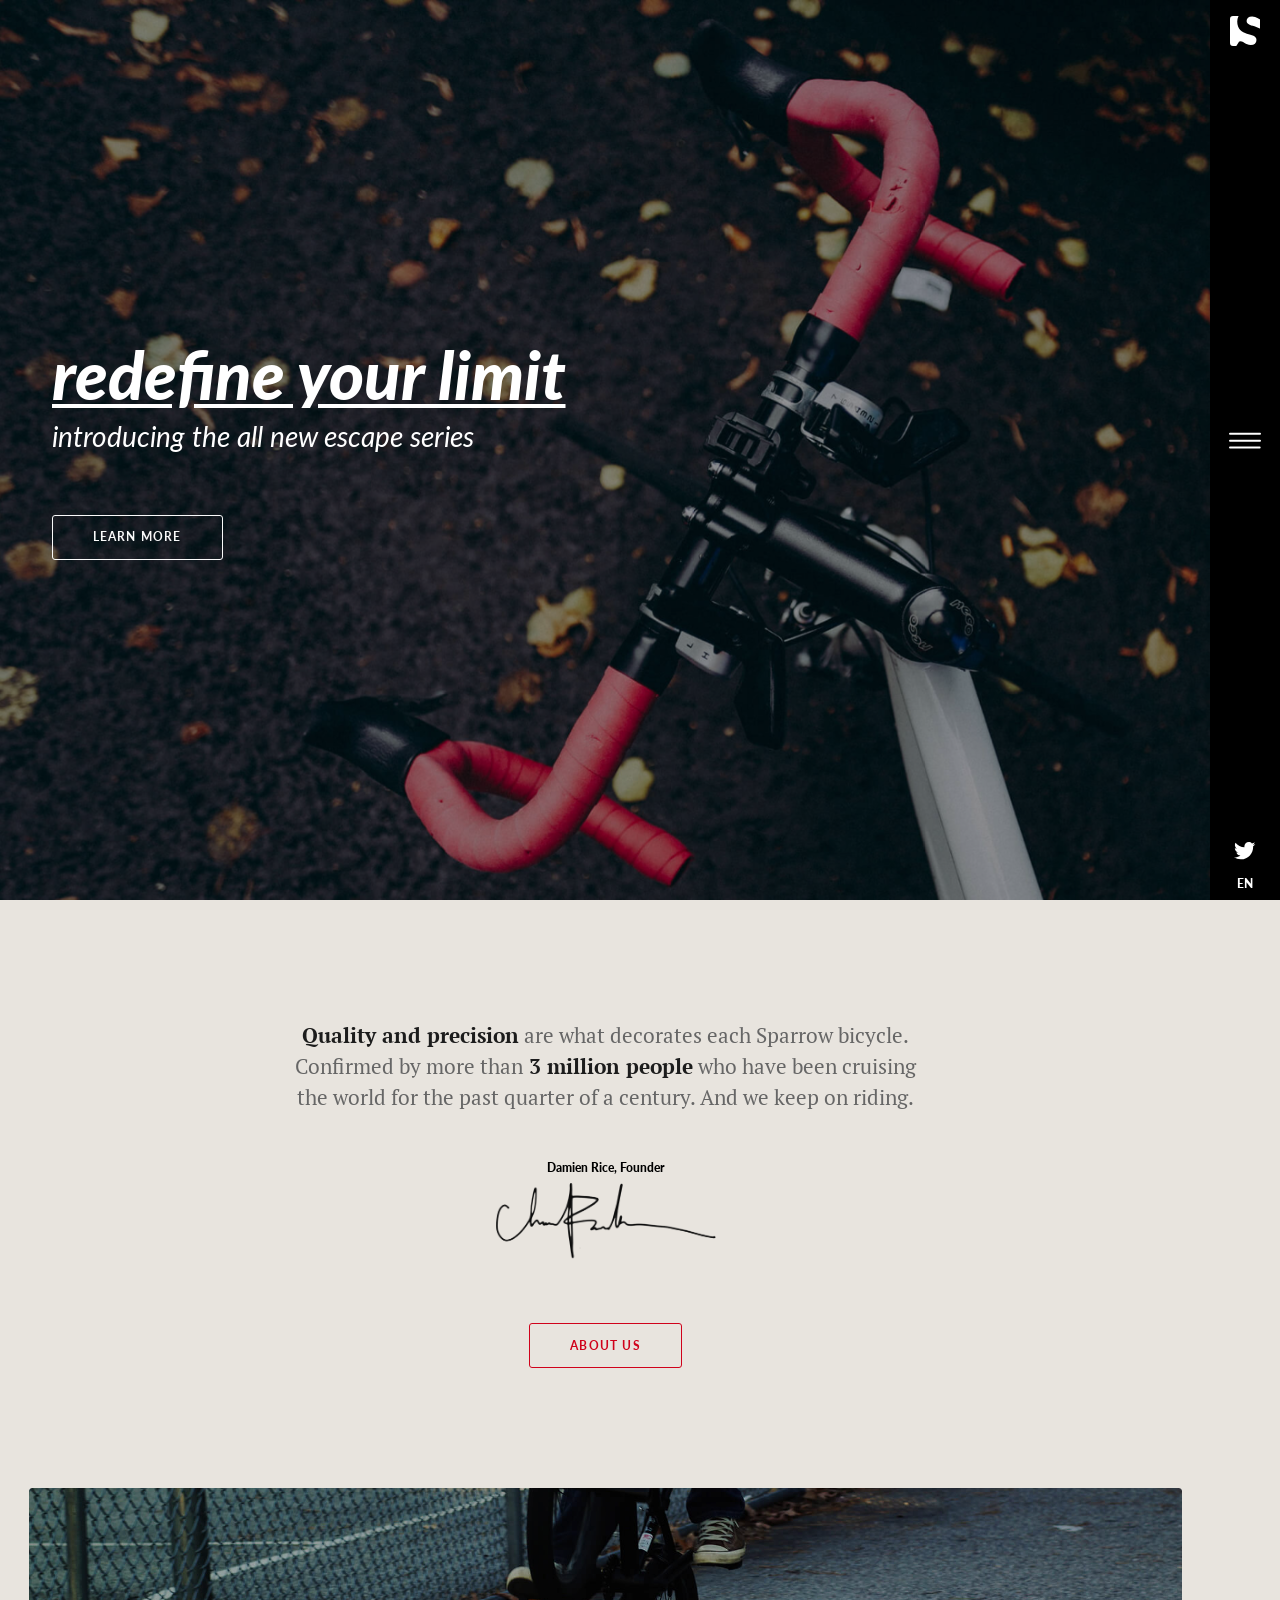
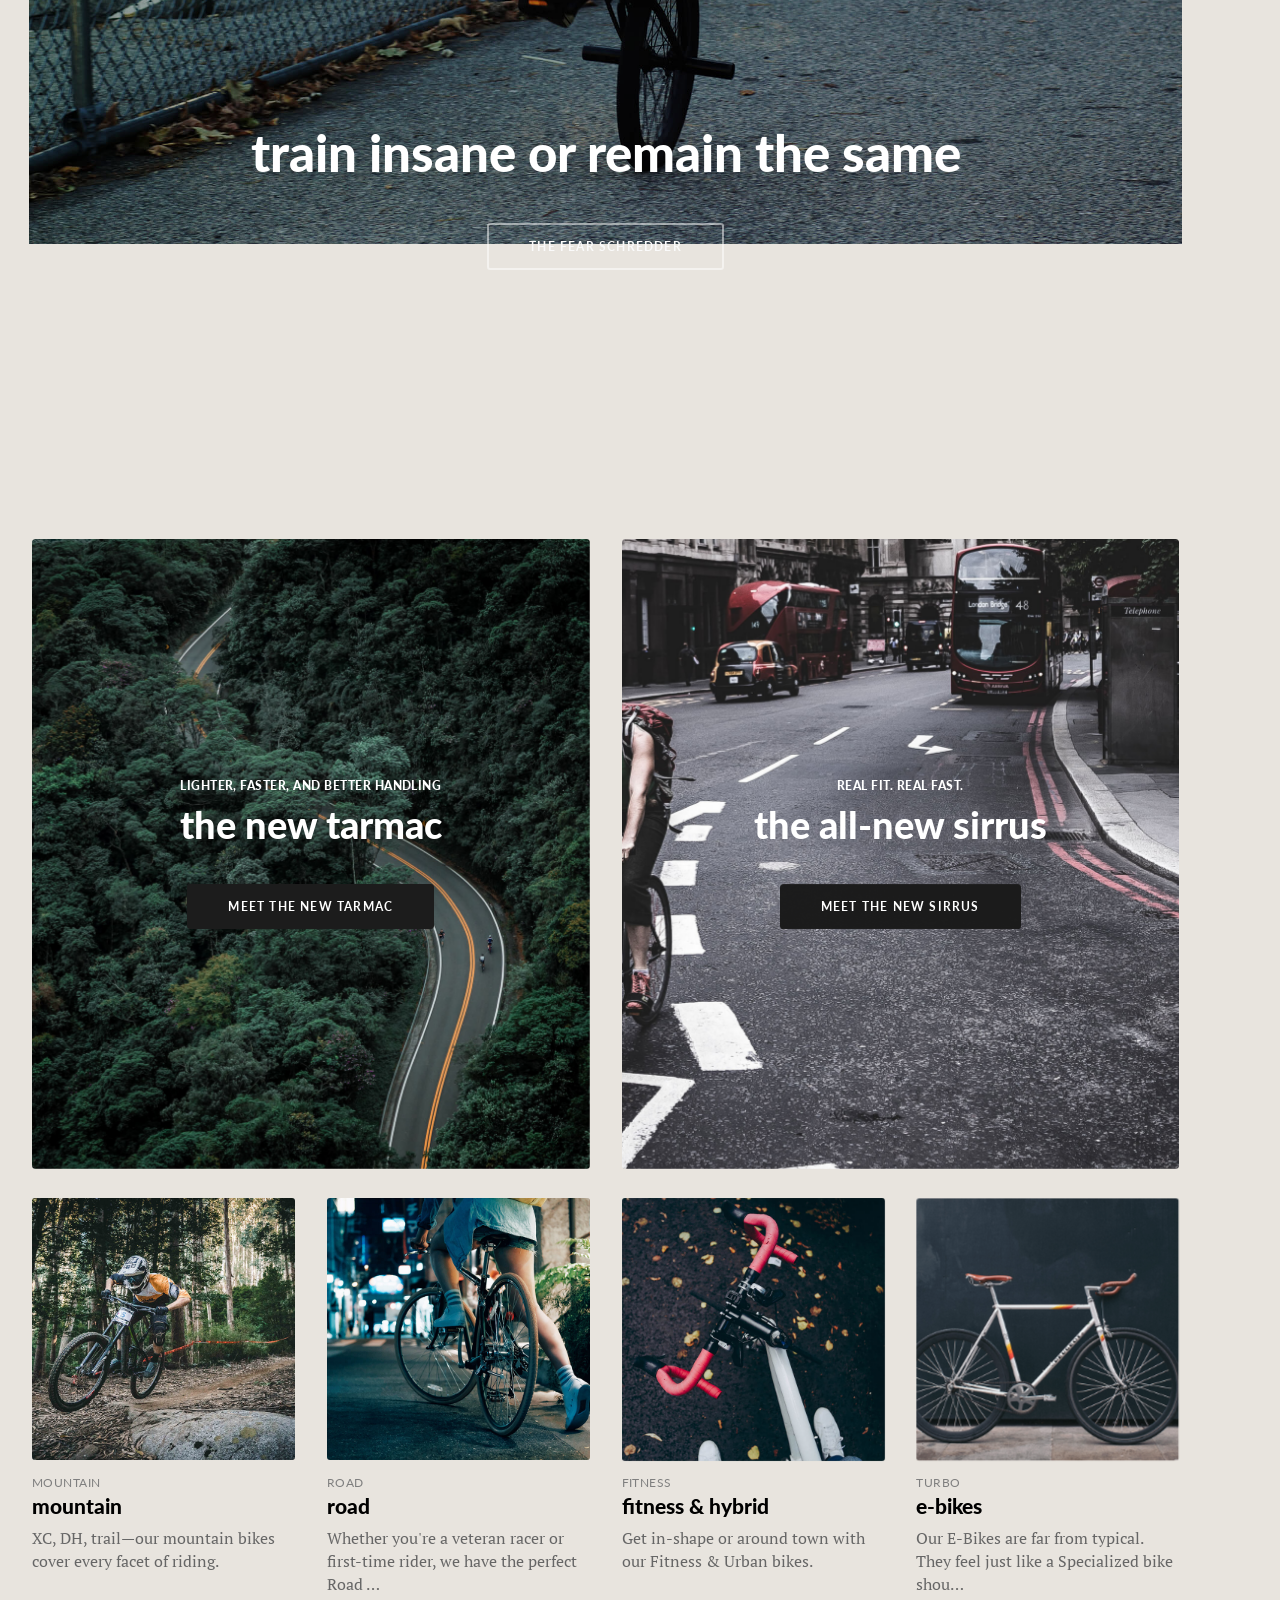
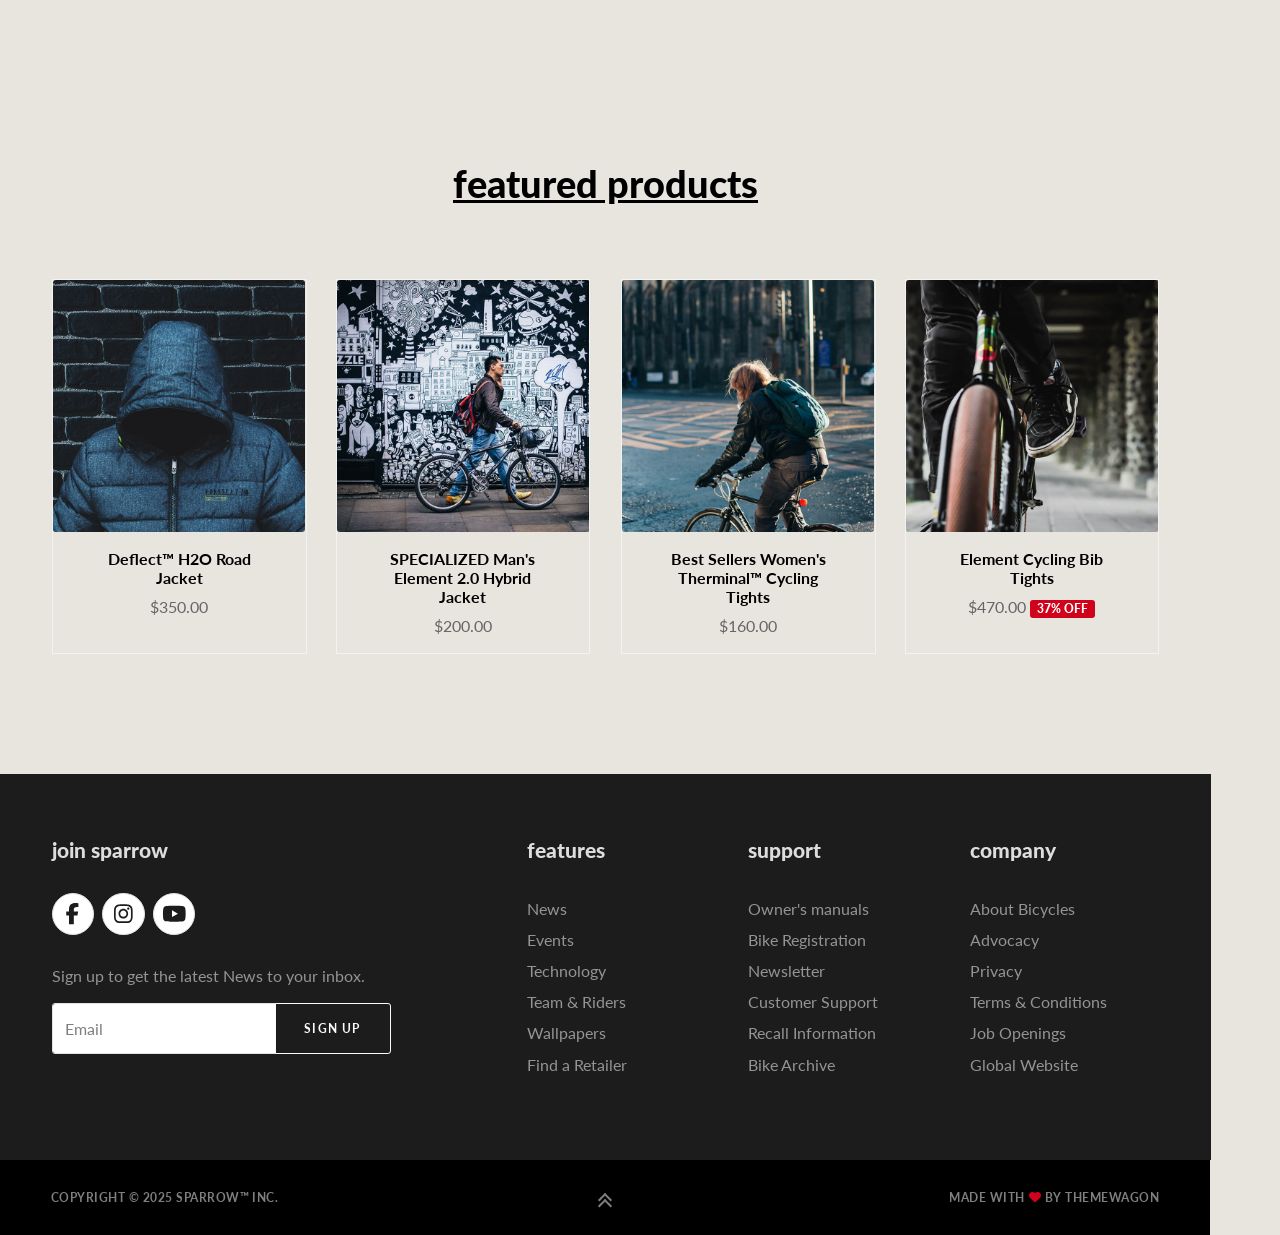
==== commit 2e676f9f: "v" ====
--- a/homes/bicycle.html
+++ b/homes/bicycle.html
@@ -34,7 +34,7 @@
 
   <body class="overflow-hidden-x">
 
-    <nav class="fancynavbar fancynavbar-expand-lg" data-zanim-lg='{"from":{"opacity":1,"x":70},"to":{"opacity":1,"x":0},"ease":"CubicBezier","duration":0.8,"delay":0.3}' data-zanim-xs='{"from":{"opacity":1,"y":-37},"to":{"opacity":1,"y":0},"ease":"CubicBezier","duration":0.8,"delay":0.3}' data-zanim-trigger="scroll" data-exclusive="true">
+    <nav class="fancynavbar fancynavbar-expand-lg" style="background-color: #E8E4DE;" data-zanim-lg='{"from":{"opacity":1,"x":70},"to":{"opacity":1,"x":0},"ease":"CubicBezier","duration":0.8,"delay":0.3}' data-zanim-xs='{"from":{"opacity":1,"y":-37},"to":{"opacity":1,"y":0},"ease":"CubicBezier","duration":0.8,"delay":0.3}' data-zanim-trigger="scroll" data-exclusive="true">
       <div class="fancynavbar-togglerbar" data-onscroll-fade-in="data-onscroll-fade-in"><a class="fancynavbar-brand" href="../index.html"><img class="fancynavbar-brand-img" src="../assets/img/logo-sparrow-invert.svg" alt="" width="30" height="30" data-zanim-lg='{"from":{"opacity":0,"x":45},"to":{"opacity":1,"x":0},"ease":"CubicBezier","duration":0.8,"delay":0.4}' data-zanim-trigger="scroll" />
           <!--You can use icon or text logo as well--><!--<span class='fab fa-superpowers fs-6'></span>--><!--<span class='logo-sparrow'>S</span>--></a>
         <div class="fancynavbar-toggler"><svg class="fancynavbar-toggler-icon" viewBox="0 0 70 70" xmlns="http://www.w3.org/2000/svg" data-zanim-lg='{"from":{"opacity":0,"x":45},"to":{"opacity":1,"x":0},"ease":"CubicBezier","duration":0.8,"delay":0.5}' data-zanim-trigger="scroll">
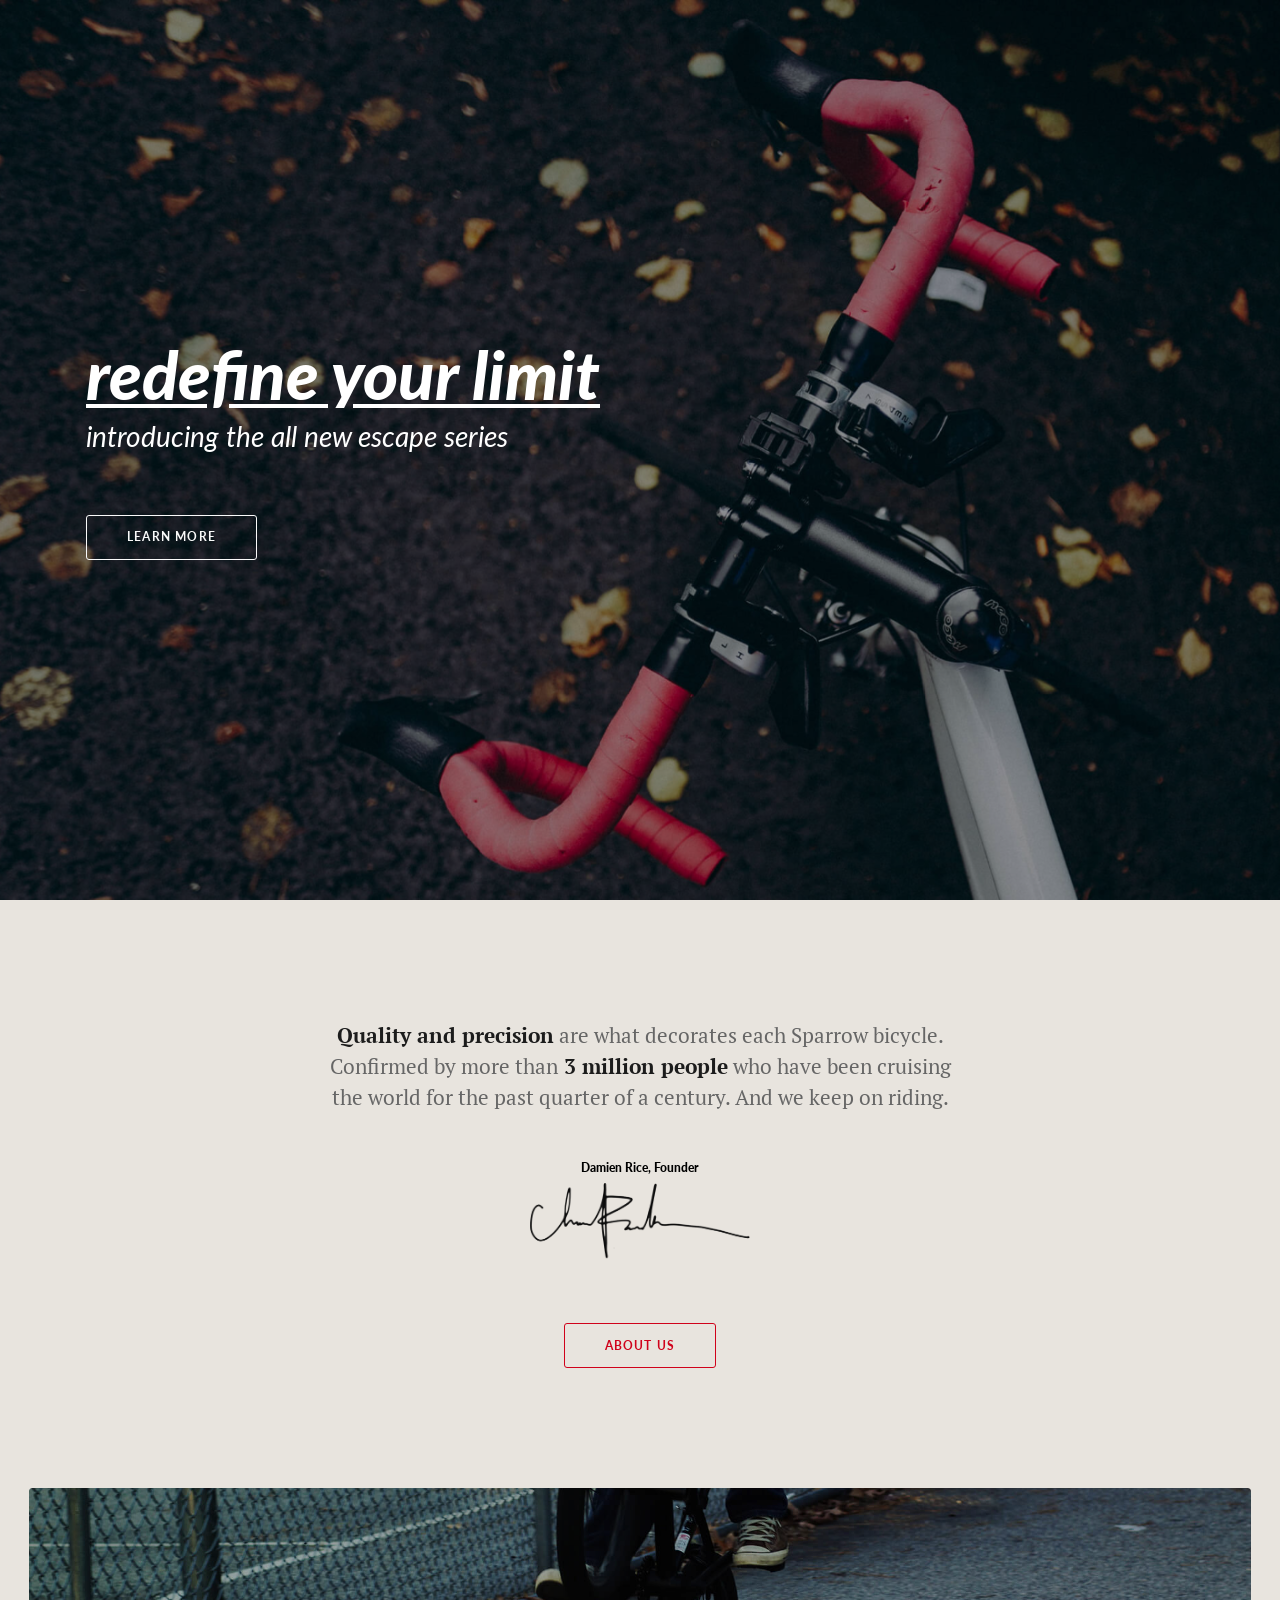
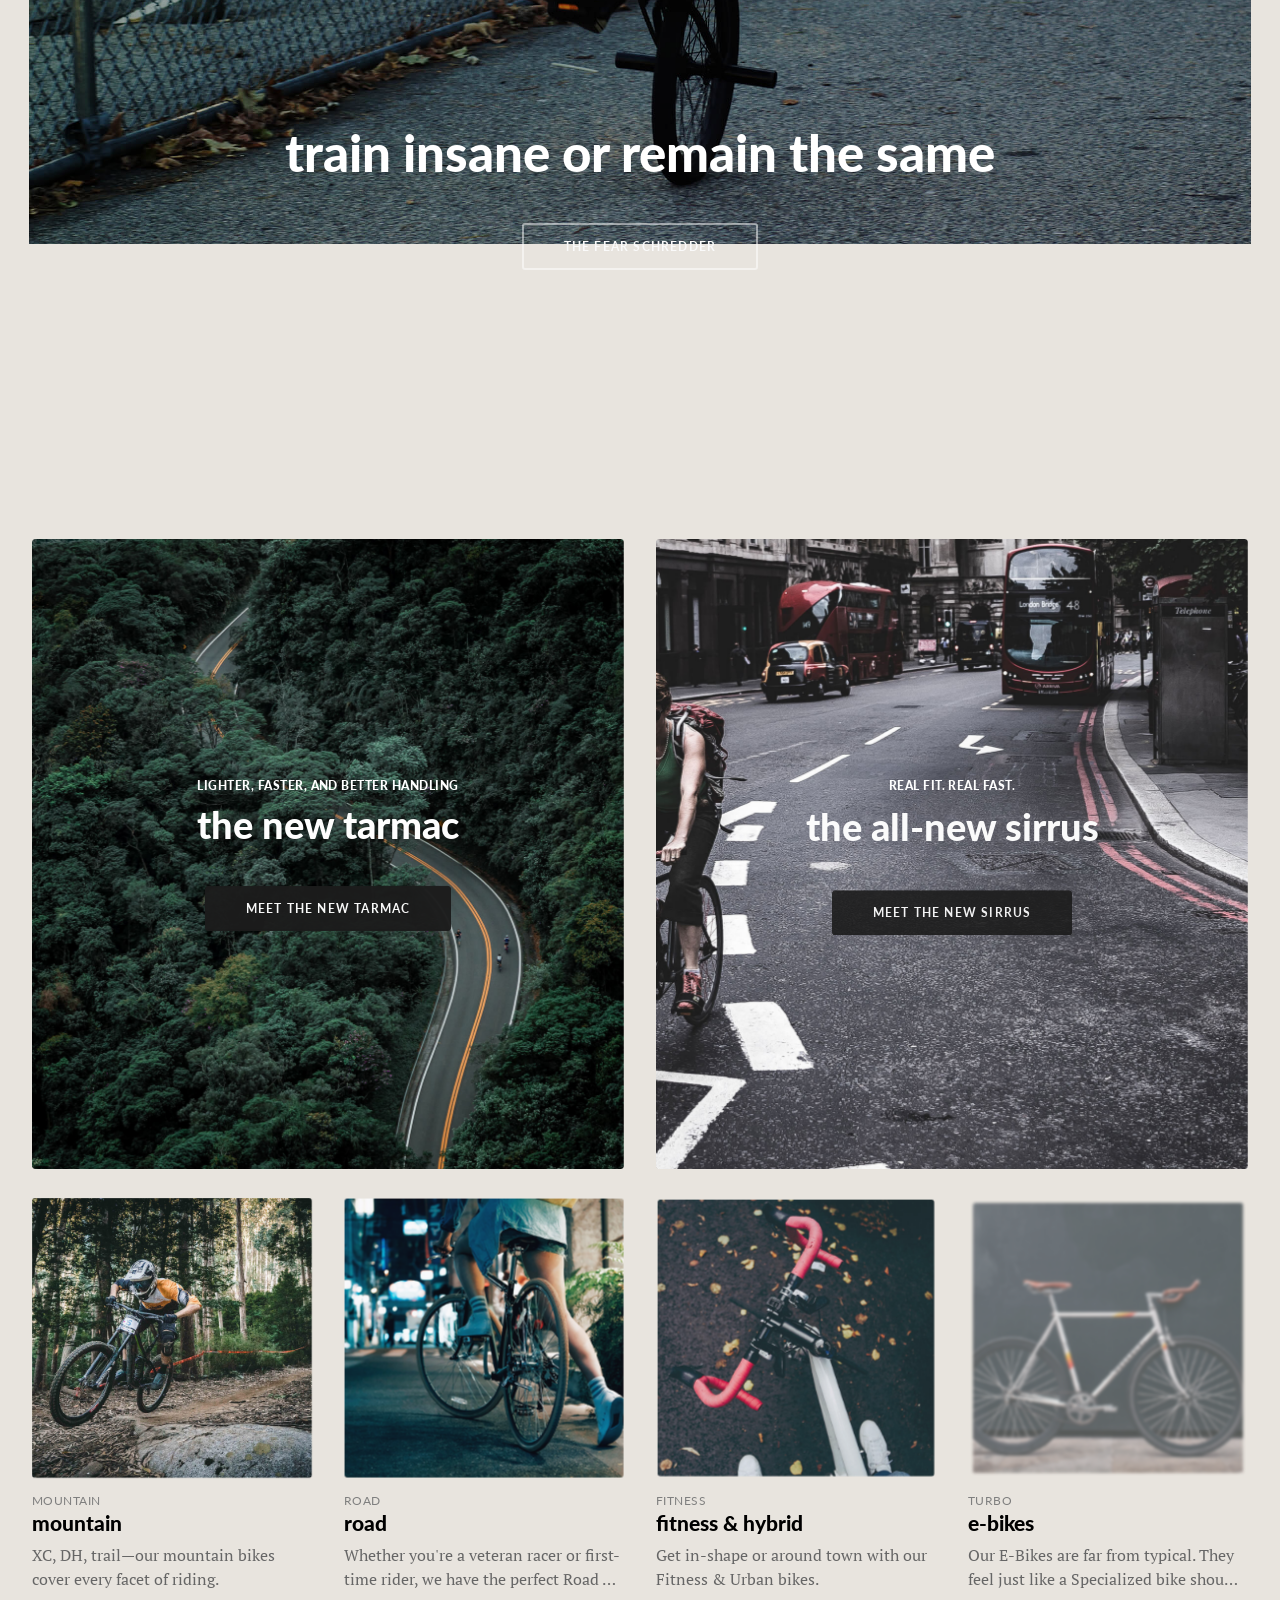
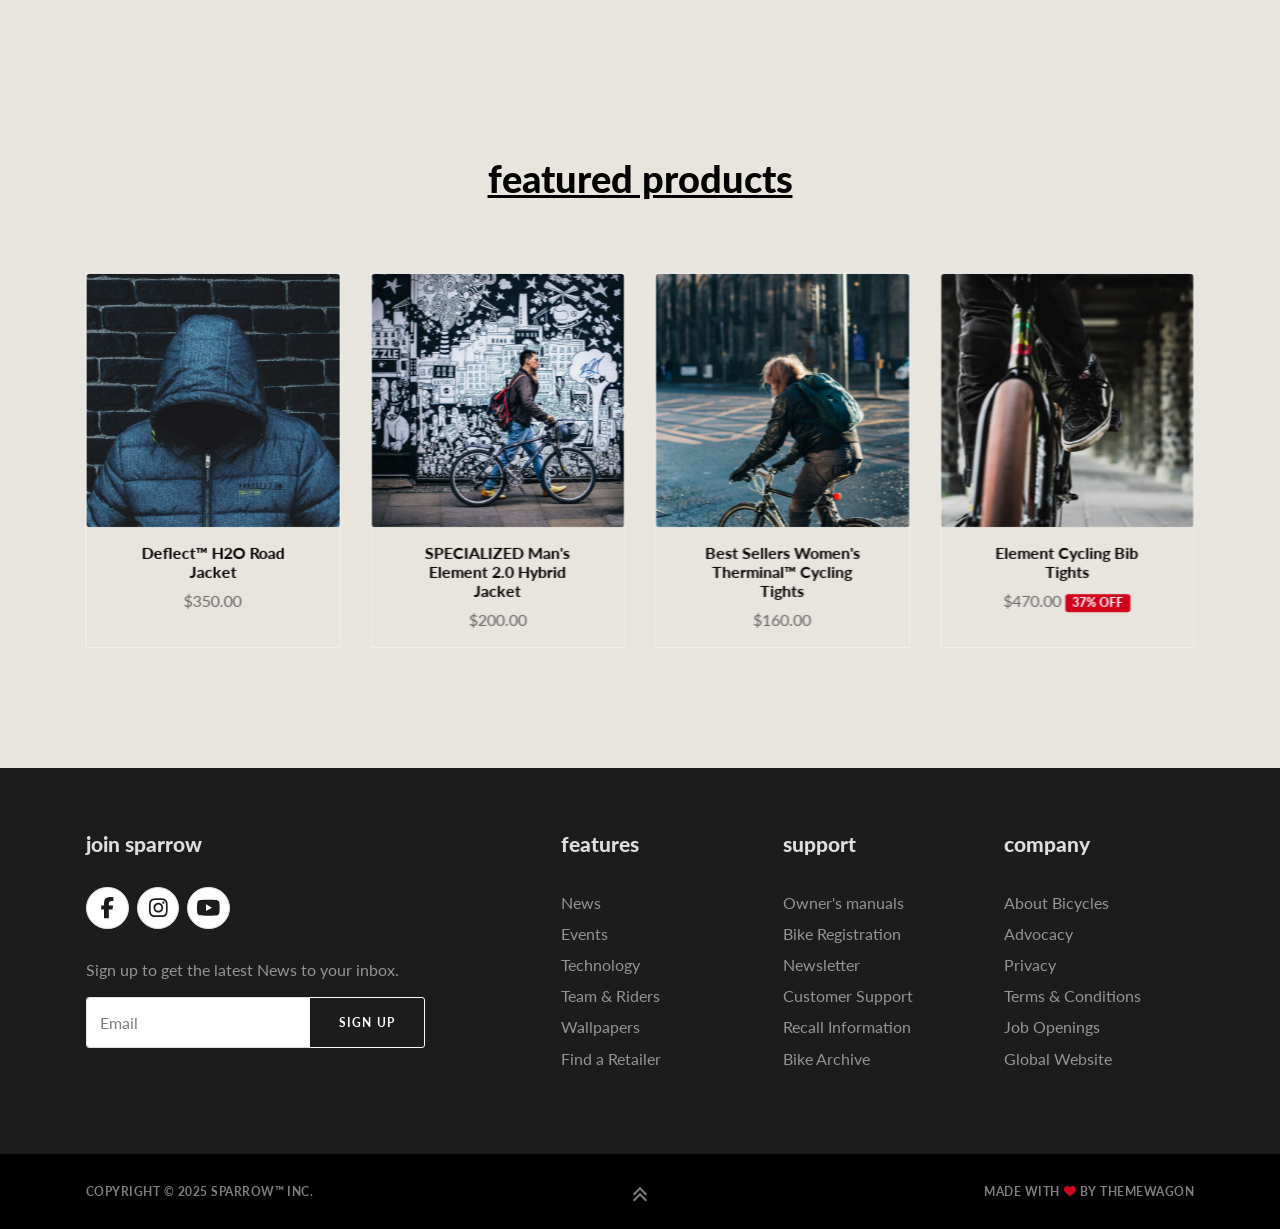
==== commit fe6fb1e4: "v3" ====
--- a/homes/bicycle.html
+++ b/homes/bicycle.html
@@ -30,62 +30,28 @@
         background-color: #E8E4DE;
       }
     </style>
+        <!-- Add this to your <head> section -->
+    <style>
+      body {
+        opacity: 0;
+        transition: opacity 0.5s ease;
+      }
+      body.page-loaded {
+        opacity: 1;
+      }
+      /* Optional: Prevent flash of unstyled content */
+      html {
+        background: #E8E4DE;
+      }
+    </style>
+    
+ 
   </head>
 
+
   <body class="overflow-hidden-x">
 
-    <nav class="fancynavbar fancynavbar-expand-lg" style="background-color: #E8E4DE;" data-zanim-lg='{"from":{"opacity":1,"x":70},"to":{"opacity":1,"x":0},"ease":"CubicBezier","duration":0.8,"delay":0.3}' data-zanim-xs='{"from":{"opacity":1,"y":-37},"to":{"opacity":1,"y":0},"ease":"CubicBezier","duration":0.8,"delay":0.3}' data-zanim-trigger="scroll" data-exclusive="true">
-      <div class="fancynavbar-togglerbar" data-onscroll-fade-in="data-onscroll-fade-in"><a class="fancynavbar-brand" href="../index.html"><img class="fancynavbar-brand-img" src="../assets/img/logo-sparrow-invert.svg" alt="" width="30" height="30" data-zanim-lg='{"from":{"opacity":0,"x":45},"to":{"opacity":1,"x":0},"ease":"CubicBezier","duration":0.8,"delay":0.4}' data-zanim-trigger="scroll" />
-          <!--You can use icon or text logo as well--><!--<span class='fab fa-superpowers fs-6'></span>--><!--<span class='logo-sparrow'>S</span>--></a>
-        <div class="fancynavbar-toggler"><svg class="fancynavbar-toggler-icon" viewBox="0 0 70 70" xmlns="http://www.w3.org/2000/svg" data-zanim-lg='{"from":{"opacity":0,"x":45},"to":{"opacity":1,"x":0},"ease":"CubicBezier","duration":0.8,"delay":0.5}' data-zanim-trigger="scroll">
-            <path id="path-top" d="M20,25c0,0,22,0,30,0c16,0,18.89,40.71-.15,21.75C38.7,35.65,19.9,16.8,19.9,16.8"></path>
-            <path id="path-middle" d="M20,32h30"></path>
-            <path id="path-bottom" d="M19.9,46.98c0,0,18.8-18.85,29.95-29.95C68.89-1.92,66,38.78,50,38.78c-8,0-30,0-30,0"></path>
-          </svg></div>
-        <div class="fancynavbar-addon fancynavbar-addon-height" data-zanim-lg='{"from":{"opacity":1,"x":45},"to":{"opacity":1,"x":0},"ease":"CubicBezier","duration":0.8,"delay":0.4}' data-zanim-trigger="scroll"><a class="fancynavbar-addon-item" href="#!"><span class="fab fa-twitter"></span></a><a class="fancynavbar-addon-item" href="#languageModal" data-bs-toggle="modal"><span class="font-secondary ls fw-black fs-10 d-block">EN</span></a></div>
-      </div>
-      <div class="fancynavbar-collapse">
-        <ul class="fancynavbar-nav">
-          <li class="fancynav-item fancy-dropdown"><a class="fancynav-link fancy-dropdown-toggle" href="JavaScript:void(0)"><span class="fancynav-link-content">homes</span></a>
-            <div class="fancy-dropdown-menu">
-              <div class="row pb-4 pt-3">
-                <div class="col-auto ps-2"><a class="fancy-dropdown-item" href="default.html"> Default</a><a class="fancy-dropdown-item" href="bicycle.html"> Bicycle</a><a class="fancy-dropdown-item" href="bigcartel.html"> Bigcartel</a><a class="fancy-dropdown-item" href="cafe.html"> Cafe</a><a class="fancy-dropdown-item" href="digital.html"> Digital</a><a class="fancy-dropdown-item" href="ecommerce.html"> Ecommerce</a><a class="fancy-dropdown-item" href="event.html"> Event</a><a class="fancy-dropdown-item" href="interior.html"> Interior</a><a class="fancy-dropdown-item" href="landing.html"> Landing</a><a class="fancy-dropdown-item" href="promotion.html"> Promotion</a><a class="fancy-dropdown-item" href="software.html"> Software</a><a class="fancy-dropdown-item" href="studio.html"> Studio</a></div>
-              </div>
-            </div>
-          </li>
-          <li class="fancynav-item fancy-dropdown"><a class="fancynav-link fancy-dropdown-toggle" href="JavaScript:void(0)"><span class="fancynav-link-content">pages</span></a>
-            <div class="fancy-dropdown-menu">
-              <div class="row pb-4 pt-3">
-                <div class="col-sm-auto pe-4 ps-2"><a class="fancy-dropdown-item" href="../pages/404.html"> 404</a><a class="fancy-dropdown-item" href="../pages/about.html"> About</a><a class="fancy-dropdown-item" href="../pages/blog.html"> Blog</a><a class="fancy-dropdown-item" href="../pages/blog-single.html"> Blog single</a><a class="fancy-dropdown-item" href="../pages/cart.html"> Cart</a><a class="fancy-dropdown-item" href="../pages/casestudy.html"> Casestudy</a><a class="fancy-dropdown-item" href="../pages/coming-soon.html"> Coming soon</a><a class="fancy-dropdown-item" href="../pages/contact.html"> Contact</a><a class="fancy-dropdown-item" href="../pages/one-page.html"> One page</a><a class="fancy-dropdown-item" href="../pages/portfolio.html"> Portfolio</a></div>
-                <div class="col-sm-auto pe-4"><a class="fancy-dropdown-item" href="../pages/profile.html"> Profile</a><a class="fancy-dropdown-item" href="../pages/rtl.html"> RTL</a><a class="fancy-dropdown-item" href="../pages/services.html"> Services</a><a class="fancy-dropdown-item" href="../pages/shop.html"> Shop</a><a class="fancy-dropdown-item" href="../pages/signin.html"> Signin</a><a class="fancy-dropdown-item" href="../pages/signup.html"> Signup</a><a class="fancy-dropdown-item" href="../pages/product-single.html"> Product single</a><a class="fancy-dropdown-item" href="../pages/split-static.html"> Split static</a><a class="fancy-dropdown-item" href="../pages/split-youtube.html"> Split youtube</a><a class="fancy-dropdown-item" href="../pages/starter.html"> Starter</a></div>
-              </div>
-            </div>
-          </li>
-          <li class="fancynav-item fancy-dropdown"><a class="fancynav-link fancy-dropdown-toggle" href="JavaScript:void(0)"><span class="fancynav-link-content">components</span></a>
-            <div class="fancy-dropdown-menu">
-              <div class="row pb-2 pt-3">
-                <div class="col-sm-auto mb-3">
-                  <div class="row">
-                    <div class="col-sm-auto pe-4 ps-2"><a class="fancy-dropdown-title fw-black ls fs-10 mb-1" href="JavaScript:void(0)">Sparrow</a><a class="fancy-dropdown-item" href="../components/sparrow/accordion.html"> Accordion</a><a class="fancy-dropdown-item" href="../components/sparrow/anchor.html"> Anchor</a><a class="fancy-dropdown-item" href="../components/sparrow/backgrounds.html"> Backgrounds</a><a class="fancy-dropdown-item" href="../components/sparrow/borders.html"> Borders</a><a class="fancy-dropdown-item" href="../components/sparrow/carousel.html"> Carousel</a><a class="fancy-dropdown-item" href="../components/sparrow/colors.html"> Colors</a><a class="fancy-dropdown-item" href="../components/sparrow/cookie-notice.html"> Cookie notice</a><a class="fancy-dropdown-item" href="../components/sparrow/countdown.html"> Countdown</a><a class="fancy-dropdown-item" href="../components/sparrow/countup.html"> Countup</a><a class="fancy-dropdown-item" href="../components/sparrow/fancynav.html"> Fancynav</a><a class="fancy-dropdown-item" href="../components/sparrow/filter.html"> Filter</a></div>
-                    <div class="col-sm-auto pe-4"><a class="fancy-dropdown-item" href="../components/sparrow/googlemap.html"> Googlemap</a><a class="fancy-dropdown-item" href="../components/sparrow/icons.html"> Icons</a><a class="fancy-dropdown-item" href="../components/sparrow/inline-player.html"> Inline player</a><a class="fancy-dropdown-item" href="../components/sparrow/lightbox.html"> Lightbox</a><a class="fancy-dropdown-item" href="../components/sparrow/masonry.html"> Masonry</a><a class="fancy-dropdown-item" href="../components/sparrow/parallax.html"> Parallax</a><a class="fancy-dropdown-item" href="../components/sparrow/progressbar.html"> Progressbar</a><a class="fancy-dropdown-item" href="../components/sparrow/spacing.html"> Spacing</a><a class="fancy-dropdown-item" href="../components/sparrow/typed-text.html"> Typed text</a><a class="fancy-dropdown-item" href="../components/sparrow/typography.html"> Typography</a><a class="fancy-dropdown-item" href="../components/sparrow/zanimation.html"> Zanimation</a></div>
-                  </div>
-                </div>
-                <div class="col-sm-auto pe-3 mb-3 ps-2"><a class="fancy-dropdown-title fw-black ls fs-10 mb-1" href="JavaScript:void(0)">Bootstrap</a><a class="fancy-dropdown-item" href="../components/bootstrap/badges.html"> Badges</a><a class="fancy-dropdown-item" href="../components/bootstrap/buttons.html"> Buttons</a><a class="fancy-dropdown-item" href="../components/bootstrap/cards.html"> Cards</a><a class="fancy-dropdown-item" href="../components/bootstrap/forms.html"> Forms</a><a class="fancy-dropdown-item" href="../components/bootstrap/modals.html"> Modals</a><a class="fancy-dropdown-item" href="../components/bootstrap/navbar.html"> Navbar</a><a class="fancy-dropdown-item" href="../components/bootstrap/scrollspy.html"> Scrollspy</a><a class="fancy-dropdown-item" href="../components/bootstrap/sizing.html"> Sizing</a><a class="fancy-dropdown-item" href="../components/bootstrap/tables.html"> Tables</a><a class="fancy-dropdown-item" href="../components/bootstrap/tabs.html"> Tabs</a><a class="fancy-dropdown-item" href="../components/bootstrap/tooltips.html"> Tooltips</a></div>
-              </div>
-            </div>
-          </li>
-          <li class="fancynav-item fancy-dropdown"><a class="fancynav-link fancy-dropdown-toggle" href="JavaScript:void(0)"><span class="fancynav-link-content">documentation</span></a>
-            <div class="fancy-dropdown-menu">
-              <div class="row pb-4 pt-3">
-                <div class="col-auto ps-2"><a class="fancy-dropdown-item" href="../documentation/getting-started.html"> Getting started</a><a class="fancy-dropdown-item" href="../documentation/file-structure.html"> File structure</a><a class="fancy-dropdown-item" href="../documentation/customization.html"> Customization</a><a class="fancy-dropdown-item" href="../documentation/gulp.html"> Gulp</a><a class="fancy-dropdown-item" href="../documentation/rtl.html"> RTL</a><a class="fancy-dropdown-item" href="../documentation/plugins.html"> Plugins</a><a class="fancy-dropdown-item" href="../documentation/changelog.html"> Changelog</a></div>
-              </div>
-            </div>
-          </li>
-          <li class="fancynav-item"><a class="fancynav-link" href="../pages/portfolio.html"><span class="fancynav-link-content">portfolio</span></a></li>
-          <li class="fancynav-item"><a class="fancynav-link" href="../pages/contact.html"><span class="fancynav-link-content">contact</span></a></li>
-        </ul>
-      </div>
-    </nav>
+   
 
 
     <!-- ===============================================--><!--    Main Content--><!-- ===============================================-->
@@ -411,6 +377,31 @@
       gtag('config', 'UA-122907869-1');
     </script>
     <script src="../assets/js/theme.js"></script>
+       <!-- Add this before the closing </body> tag -->
+    <script>
+      // Fade in on page load
+      document.addEventListener("DOMContentLoaded", function() {
+        document.body.classList.add('page-loaded');
+      });
+    
+      // Fade out on link click, then navigate
+      document.querySelectorAll('a[href]').forEach(function(link) {
+        // Only fade for internal links (not #, not target _blank, not JS)
+        if (
+          link.getAttribute('href').indexOf('#') !== 0 &&
+          !link.hasAttribute('target') &&
+          link.getAttribute('href').indexOf('javascript:') !== 0
+        ) {
+          link.addEventListener('click', function(e) {
+            e.preventDefault();
+            document.body.classList.remove('page-loaded');
+            setTimeout(function() {
+              window.location = link.href;
+            }, 400); // match transition duration
+          });
+        }
+      });
+    </script>
   </body>
 
 </html>
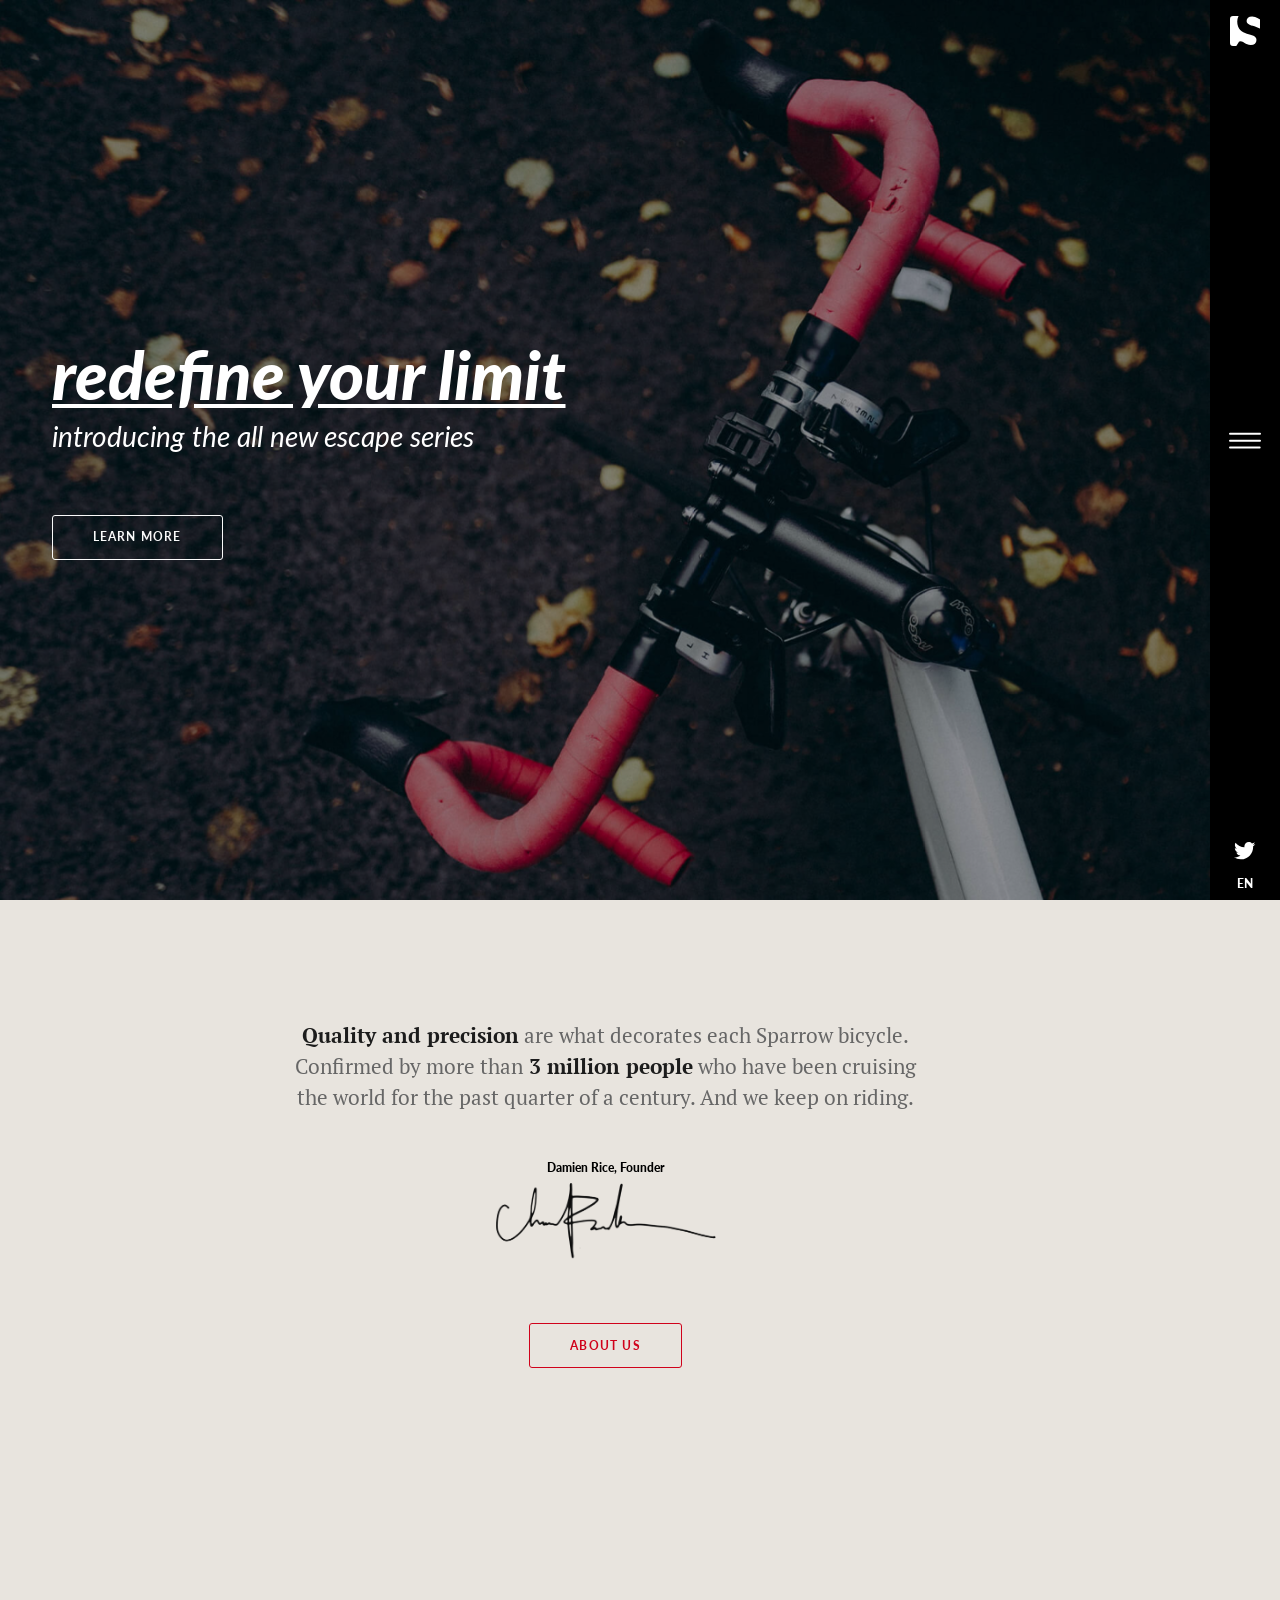
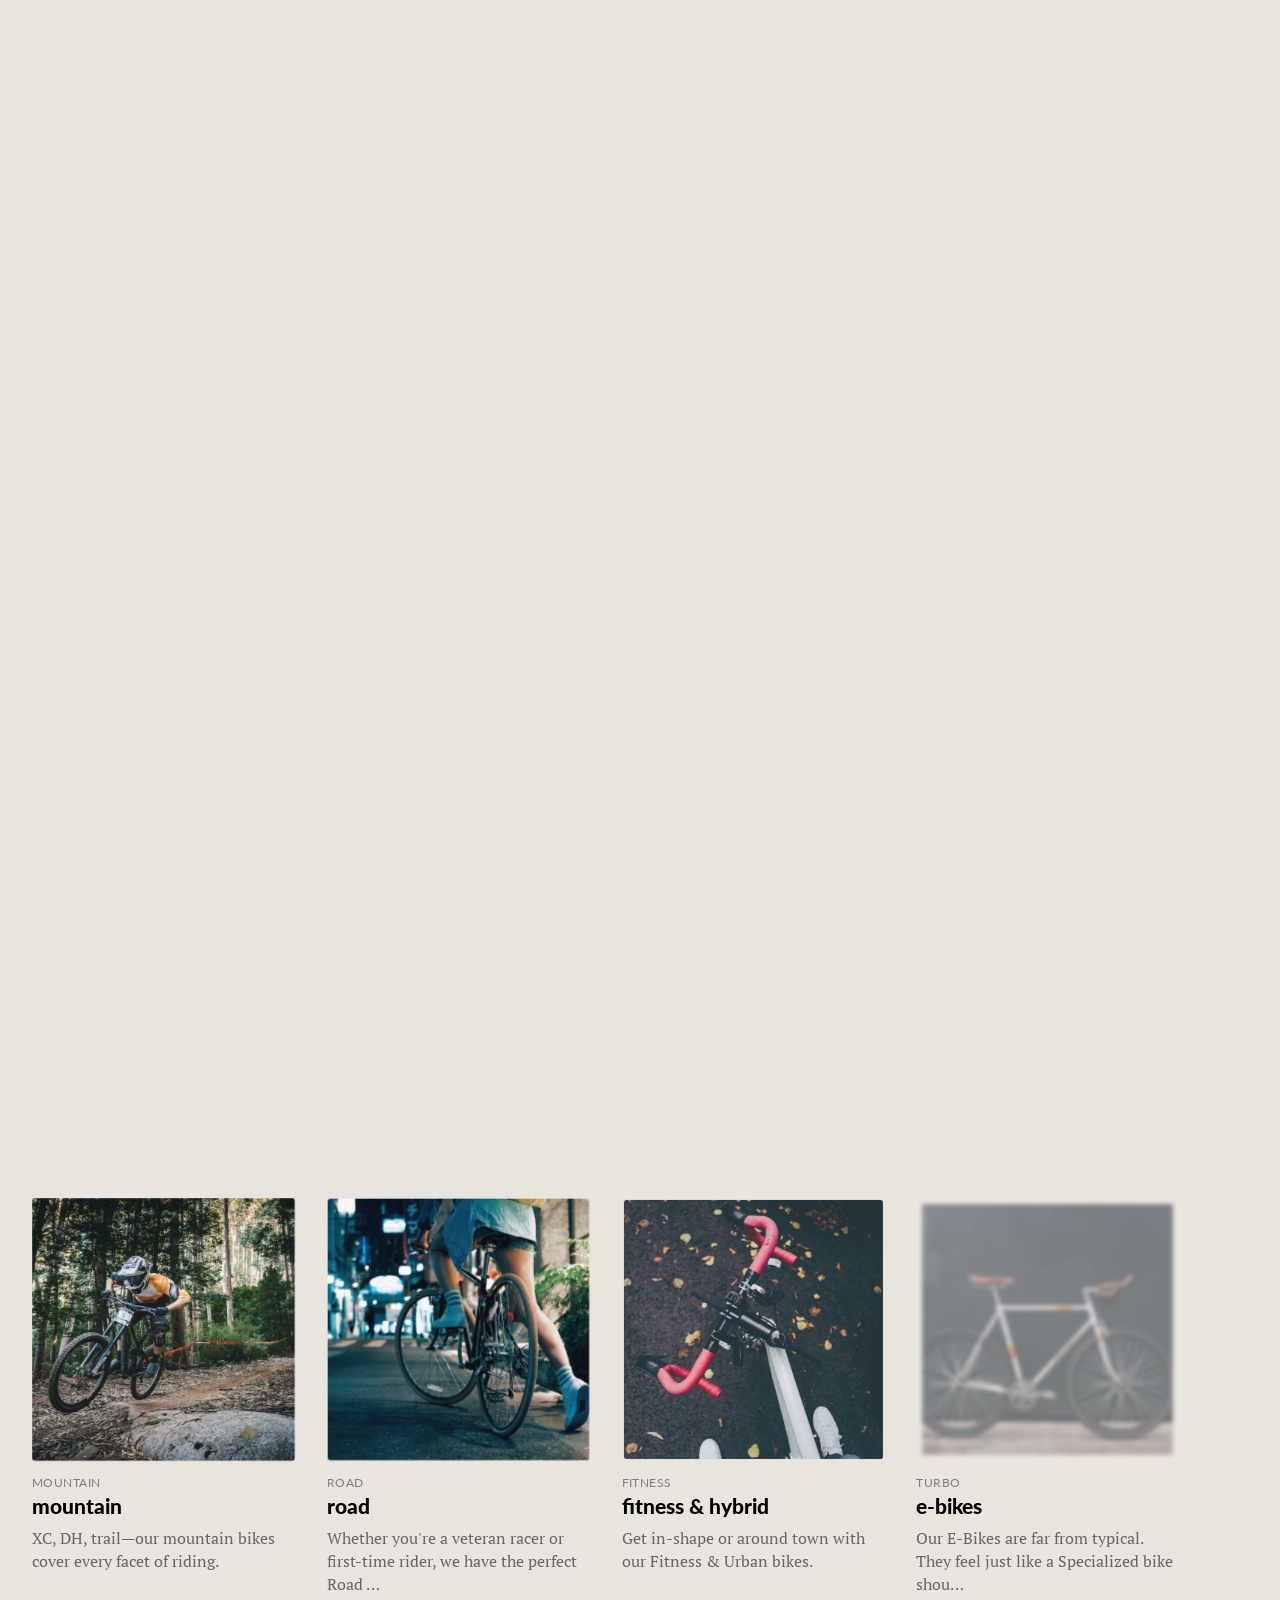
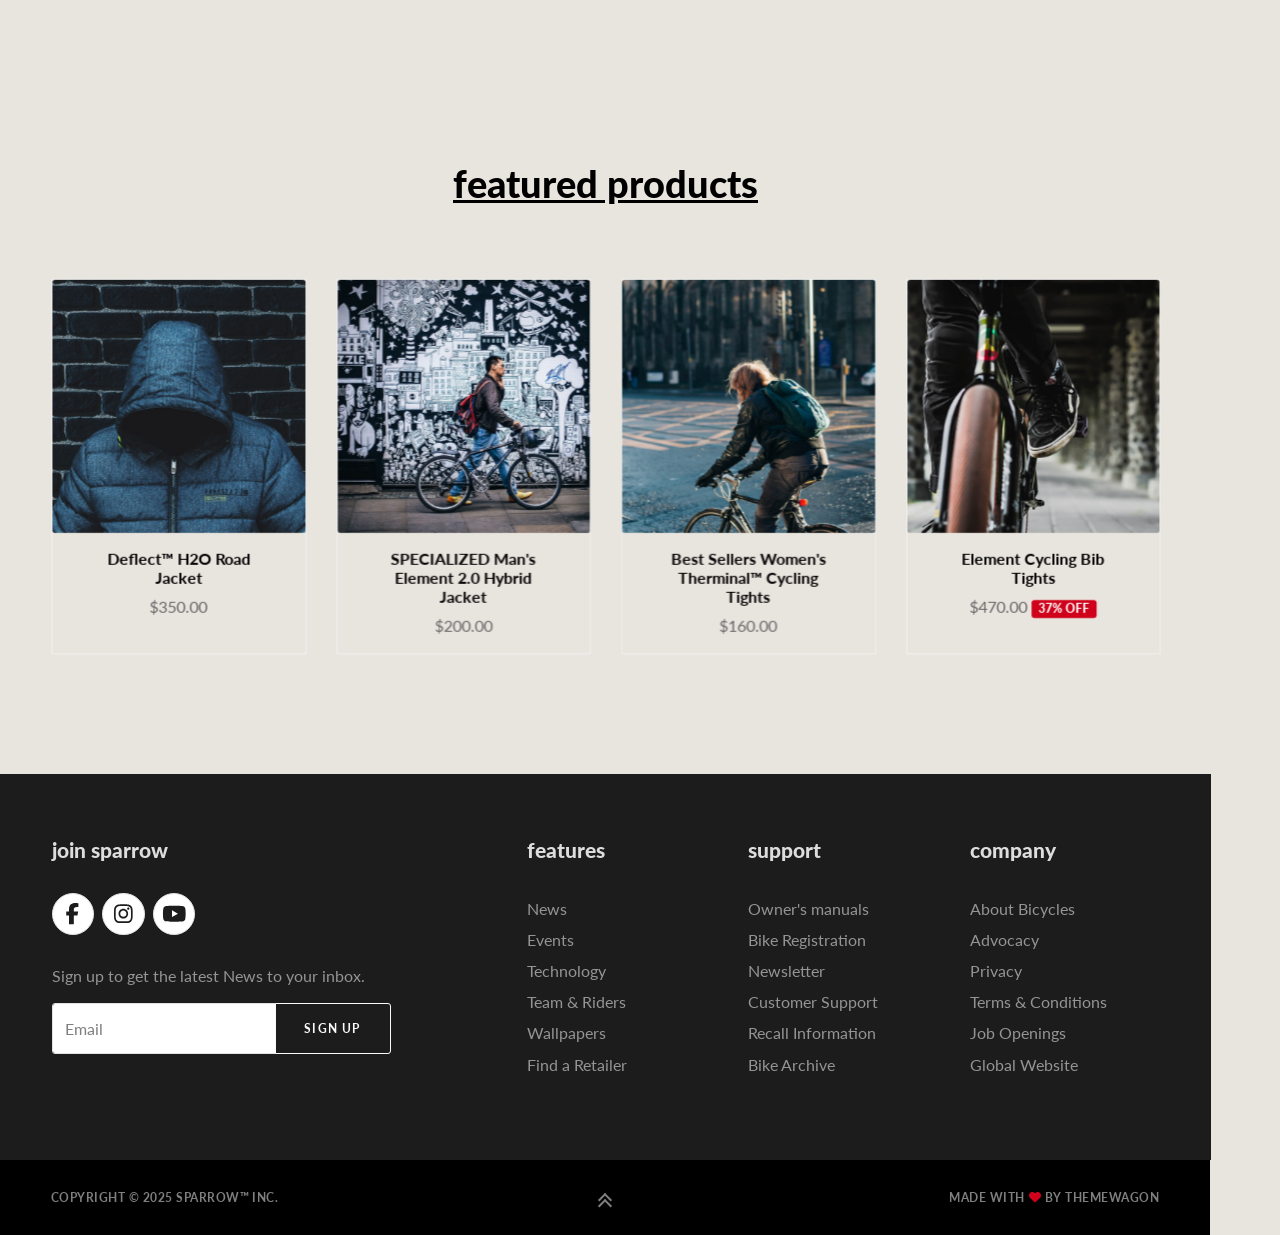
==== commit d2dbf4f2: "v4" ====
--- a/homes/bicycle.html
+++ b/homes/bicycle.html
@@ -7,7 +7,7 @@
     <meta name="viewport" content="width=device-width, initial-scale=1">
 
     <!-- ===============================================--><!--    Document Title--><!-- ===============================================-->
-    <title>WAGS | mobile</title>
+    <title>WAGS | Mobile</title>
 
     <!-- ===============================================--><!--    Favicons--><!-- ===============================================-->
     <link rel="apple-touch-icon" sizes="180x180" href="../assets/img/favicons/apple-touch-icon.png">
@@ -30,28 +30,62 @@
         background-color: #E8E4DE;
       }
     </style>
-        <!-- Add this to your <head> section -->
-    <style>
-      body {
-        opacity: 0;
-        transition: opacity 0.5s ease;
-      }
-      body.page-loaded {
-        opacity: 1;
-      }
-      /* Optional: Prevent flash of unstyled content */
-      html {
-        background: #E8E4DE;
-      }
-    </style>
-    
- 
   </head>
 
-
   <body class="overflow-hidden-x">
 
-   
+    <nav class="fancynavbar fancynavbar-expand-lg" data-zanim-lg='{"from":{"opacity":1,"x":70},"to":{"opacity":1,"x":0},"ease":"CubicBezier","duration":0.8,"delay":0.3}' data-zanim-xs='{"from":{"opacity":1,"y":-37},"to":{"opacity":1,"y":0},"ease":"CubicBezier","duration":0.8,"delay":0.3}' data-zanim-trigger="scroll" data-exclusive="true">
+      <div class="fancynavbar-togglerbar" data-onscroll-fade-in="data-onscroll-fade-in"><a class="fancynavbar-brand" href="../index.html"><img class="fancynavbar-brand-img" src="../assets/img/logo-sparrow-invert.svg" alt="" width="30" height="30" data-zanim-lg='{"from":{"opacity":0,"x":45},"to":{"opacity":1,"x":0},"ease":"CubicBezier","duration":0.8,"delay":0.4}' data-zanim-trigger="scroll" />
+          <!--You can use icon or text logo as well--><!--<span class='fab fa-superpowers fs-6'></span>--><!--<span class='logo-sparrow'>S</span>--></a>
+        <div class="fancynavbar-toggler"><svg class="fancynavbar-toggler-icon" viewBox="0 0 70 70" xmlns="http://www.w3.org/2000/svg" data-zanim-lg='{"from":{"opacity":0,"x":45},"to":{"opacity":1,"x":0},"ease":"CubicBezier","duration":0.8,"delay":0.5}' data-zanim-trigger="scroll">
+            <path id="path-top" d="M20,25c0,0,22,0,30,0c16,0,18.89,40.71-.15,21.75C38.7,35.65,19.9,16.8,19.9,16.8"></path>
+            <path id="path-middle" d="M20,32h30"></path>
+            <path id="path-bottom" d="M19.9,46.98c0,0,18.8-18.85,29.95-29.95C68.89-1.92,66,38.78,50,38.78c-8,0-30,0-30,0"></path>
+          </svg></div>
+        <div class="fancynavbar-addon fancynavbar-addon-height" data-zanim-lg='{"from":{"opacity":1,"x":45},"to":{"opacity":1,"x":0},"ease":"CubicBezier","duration":0.8,"delay":0.4}' data-zanim-trigger="scroll"><a class="fancynavbar-addon-item" href="#!"><span class="fab fa-twitter"></span></a><a class="fancynavbar-addon-item" href="#languageModal" data-bs-toggle="modal"><span class="font-secondary ls fw-black fs-10 d-block">EN</span></a></div>
+      </div>
+      <div class="fancynavbar-collapse">
+        <ul class="fancynavbar-nav">
+          <li class="fancynav-item fancy-dropdown"><a class="fancynav-link fancy-dropdown-toggle" href="JavaScript:void(0)"><span class="fancynav-link-content">homes</span></a>
+            <div class="fancy-dropdown-menu">
+              <div class="row pb-4 pt-3">
+                <div class="col-auto ps-2"><a class="fancy-dropdown-item" href="default.html"> Default</a><a class="fancy-dropdown-item" href="bicycle.html"> Bicycle</a><a class="fancy-dropdown-item" href="bigcartel.html"> Bigcartel</a><a class="fancy-dropdown-item" href="cafe.html"> Cafe</a><a class="fancy-dropdown-item" href="digital.html"> Digital</a><a class="fancy-dropdown-item" href="ecommerce.html"> Ecommerce</a><a class="fancy-dropdown-item" href="event.html"> Event</a><a class="fancy-dropdown-item" href="interior.html"> Interior</a><a class="fancy-dropdown-item" href="landing.html"> Landing</a><a class="fancy-dropdown-item" href="promotion.html"> Promotion</a><a class="fancy-dropdown-item" href="software.html"> Software</a><a class="fancy-dropdown-item" href="studio.html"> Studio</a></div>
+              </div>
+            </div>
+          </li>
+          <li class="fancynav-item fancy-dropdown"><a class="fancynav-link fancy-dropdown-toggle" href="JavaScript:void(0)"><span class="fancynav-link-content">pages</span></a>
+            <div class="fancy-dropdown-menu">
+              <div class="row pb-4 pt-3">
+                <div class="col-sm-auto pe-4 ps-2"><a class="fancy-dropdown-item" href="../pages/404.html"> 404</a><a class="fancy-dropdown-item" href="../pages/about.html"> About</a><a class="fancy-dropdown-item" href="../pages/blog.html"> Blog</a><a class="fancy-dropdown-item" href="../pages/blog-single.html"> Blog single</a><a class="fancy-dropdown-item" href="../pages/cart.html"> Cart</a><a class="fancy-dropdown-item" href="../pages/casestudy.html"> Casestudy</a><a class="fancy-dropdown-item" href="../pages/coming-soon.html"> Coming soon</a><a class="fancy-dropdown-item" href="../pages/contact.html"> Contact</a><a class="fancy-dropdown-item" href="../pages/one-page.html"> One page</a><a class="fancy-dropdown-item" href="../pages/portfolio.html"> Portfolio</a></div>
+                <div class="col-sm-auto pe-4"><a class="fancy-dropdown-item" href="../pages/profile.html"> Profile</a><a class="fancy-dropdown-item" href="../pages/rtl.html"> RTL</a><a class="fancy-dropdown-item" href="../pages/services.html"> Services</a><a class="fancy-dropdown-item" href="../pages/shop.html"> Shop</a><a class="fancy-dropdown-item" href="../pages/signin.html"> Signin</a><a class="fancy-dropdown-item" href="../pages/signup.html"> Signup</a><a class="fancy-dropdown-item" href="../pages/product-single.html"> Product single</a><a class="fancy-dropdown-item" href="../pages/split-static.html"> Split static</a><a class="fancy-dropdown-item" href="../pages/split-youtube.html"> Split youtube</a><a class="fancy-dropdown-item" href="../pages/starter.html"> Starter</a></div>
+              </div>
+            </div>
+          </li>
+          <li class="fancynav-item fancy-dropdown"><a class="fancynav-link fancy-dropdown-toggle" href="JavaScript:void(0)"><span class="fancynav-link-content">components</span></a>
+            <div class="fancy-dropdown-menu">
+              <div class="row pb-2 pt-3">
+                <div class="col-sm-auto mb-3">
+                  <div class="row">
+                    <div class="col-sm-auto pe-4 ps-2"><a class="fancy-dropdown-title fw-black ls fs-10 mb-1" href="JavaScript:void(0)">Sparrow</a><a class="fancy-dropdown-item" href="../components/sparrow/accordion.html"> Accordion</a><a class="fancy-dropdown-item" href="../components/sparrow/anchor.html"> Anchor</a><a class="fancy-dropdown-item" href="../components/sparrow/backgrounds.html"> Backgrounds</a><a class="fancy-dropdown-item" href="../components/sparrow/borders.html"> Borders</a><a class="fancy-dropdown-item" href="../components/sparrow/carousel.html"> Carousel</a><a class="fancy-dropdown-item" href="../components/sparrow/colors.html"> Colors</a><a class="fancy-dropdown-item" href="../components/sparrow/cookie-notice.html"> Cookie notice</a><a class="fancy-dropdown-item" href="../components/sparrow/countdown.html"> Countdown</a><a class="fancy-dropdown-item" href="../components/sparrow/countup.html"> Countup</a><a class="fancy-dropdown-item" href="../components/sparrow/fancynav.html"> Fancynav</a><a class="fancy-dropdown-item" href="../components/sparrow/filter.html"> Filter</a></div>
+                    <div class="col-sm-auto pe-4"><a class="fancy-dropdown-item" href="../components/sparrow/googlemap.html"> Googlemap</a><a class="fancy-dropdown-item" href="../components/sparrow/icons.html"> Icons</a><a class="fancy-dropdown-item" href="../components/sparrow/inline-player.html"> Inline player</a><a class="fancy-dropdown-item" href="../components/sparrow/lightbox.html"> Lightbox</a><a class="fancy-dropdown-item" href="../components/sparrow/masonry.html"> Masonry</a><a class="fancy-dropdown-item" href="../components/sparrow/parallax.html"> Parallax</a><a class="fancy-dropdown-item" href="../components/sparrow/progressbar.html"> Progressbar</a><a class="fancy-dropdown-item" href="../components/sparrow/spacing.html"> Spacing</a><a class="fancy-dropdown-item" href="../components/sparrow/typed-text.html"> Typed text</a><a class="fancy-dropdown-item" href="../components/sparrow/typography.html"> Typography</a><a class="fancy-dropdown-item" href="../components/sparrow/zanimation.html"> Zanimation</a></div>
+                  </div>
+                </div>
+                <div class="col-sm-auto pe-3 mb-3 ps-2"><a class="fancy-dropdown-title fw-black ls fs-10 mb-1" href="JavaScript:void(0)">Bootstrap</a><a class="fancy-dropdown-item" href="../components/bootstrap/badges.html"> Badges</a><a class="fancy-dropdown-item" href="../components/bootstrap/buttons.html"> Buttons</a><a class="fancy-dropdown-item" href="../components/bootstrap/cards.html"> Cards</a><a class="fancy-dropdown-item" href="../components/bootstrap/forms.html"> Forms</a><a class="fancy-dropdown-item" href="../components/bootstrap/modals.html"> Modals</a><a class="fancy-dropdown-item" href="../components/bootstrap/navbar.html"> Navbar</a><a class="fancy-dropdown-item" href="../components/bootstrap/scrollspy.html"> Scrollspy</a><a class="fancy-dropdown-item" href="../components/bootstrap/sizing.html"> Sizing</a><a class="fancy-dropdown-item" href="../components/bootstrap/tables.html"> Tables</a><a class="fancy-dropdown-item" href="../components/bootstrap/tabs.html"> Tabs</a><a class="fancy-dropdown-item" href="../components/bootstrap/tooltips.html"> Tooltips</a></div>
+              </div>
+            </div>
+          </li>
+          <li class="fancynav-item fancy-dropdown"><a class="fancynav-link fancy-dropdown-toggle" href="JavaScript:void(0)"><span class="fancynav-link-content">documentation</span></a>
+            <div class="fancy-dropdown-menu">
+              <div class="row pb-4 pt-3">
+                <div class="col-auto ps-2"><a class="fancy-dropdown-item" href="../documentation/getting-started.html"> Getting started</a><a class="fancy-dropdown-item" href="../documentation/file-structure.html"> File structure</a><a class="fancy-dropdown-item" href="../documentation/customization.html"> Customization</a><a class="fancy-dropdown-item" href="../documentation/gulp.html"> Gulp</a><a class="fancy-dropdown-item" href="../documentation/rtl.html"> RTL</a><a class="fancy-dropdown-item" href="../documentation/plugins.html"> Plugins</a><a class="fancy-dropdown-item" href="../documentation/changelog.html"> Changelog</a></div>
+              </div>
+            </div>
+          </li>
+          <li class="fancynav-item"><a class="fancynav-link" href="../pages/portfolio.html"><span class="fancynav-link-content">portfolio</span></a></li>
+          <li class="fancynav-item"><a class="fancynav-link" href="../pages/contact.html"><span class="fancynav-link-content">contact</span></a></li>
+        </ul>
+      </div>
+    </nav>
 
 
     <!-- ===============================================--><!--    Main Content--><!-- ===============================================-->
@@ -73,7 +107,7 @@
       <!-- ============================================--><!-- <section> begin ============================-->
       <section class="py-0" id="bicycleHeader" data-zanim-lg='{"delay":0.6,"animation":"zoom-out"}' data-zanim-trigger="scroll">
         <div class="bg-holder overlay overlay-2" style="background-image:url(../assets/img/headers/header-bicycle.jpg);">
-          <div class="yt-video" data-youtube-embed='{"videoId":"x4LRLFGrliw","startSeconds":24,"endSeconds":245}'></div>
+          <div class="yt-video" data-youtube-embed='{"videoId":"gFo51q6vnEQ","startSeconds":1,"endSeconds":7}'></div>
         </div><!--/.bg-holder-->
         <div class="container">
           <div class="row min-vh-100 align-items-center py-8">
@@ -377,31 +411,6 @@
       gtag('config', 'UA-122907869-1');
     </script>
     <script src="../assets/js/theme.js"></script>
-       <!-- Add this before the closing </body> tag -->
-    <script>
-      // Fade in on page load
-      document.addEventListener("DOMContentLoaded", function() {
-        document.body.classList.add('page-loaded');
-      });
-    
-      // Fade out on link click, then navigate
-      document.querySelectorAll('a[href]').forEach(function(link) {
-        // Only fade for internal links (not #, not target _blank, not JS)
-        if (
-          link.getAttribute('href').indexOf('#') !== 0 &&
-          !link.hasAttribute('target') &&
-          link.getAttribute('href').indexOf('javascript:') !== 0
-        ) {
-          link.addEventListener('click', function(e) {
-            e.preventDefault();
-            document.body.classList.remove('page-loaded');
-            setTimeout(function() {
-              window.location = link.href;
-            }, 400); // match transition duration
-          });
-        }
-      });
-    </script>
   </body>
 
 </html>
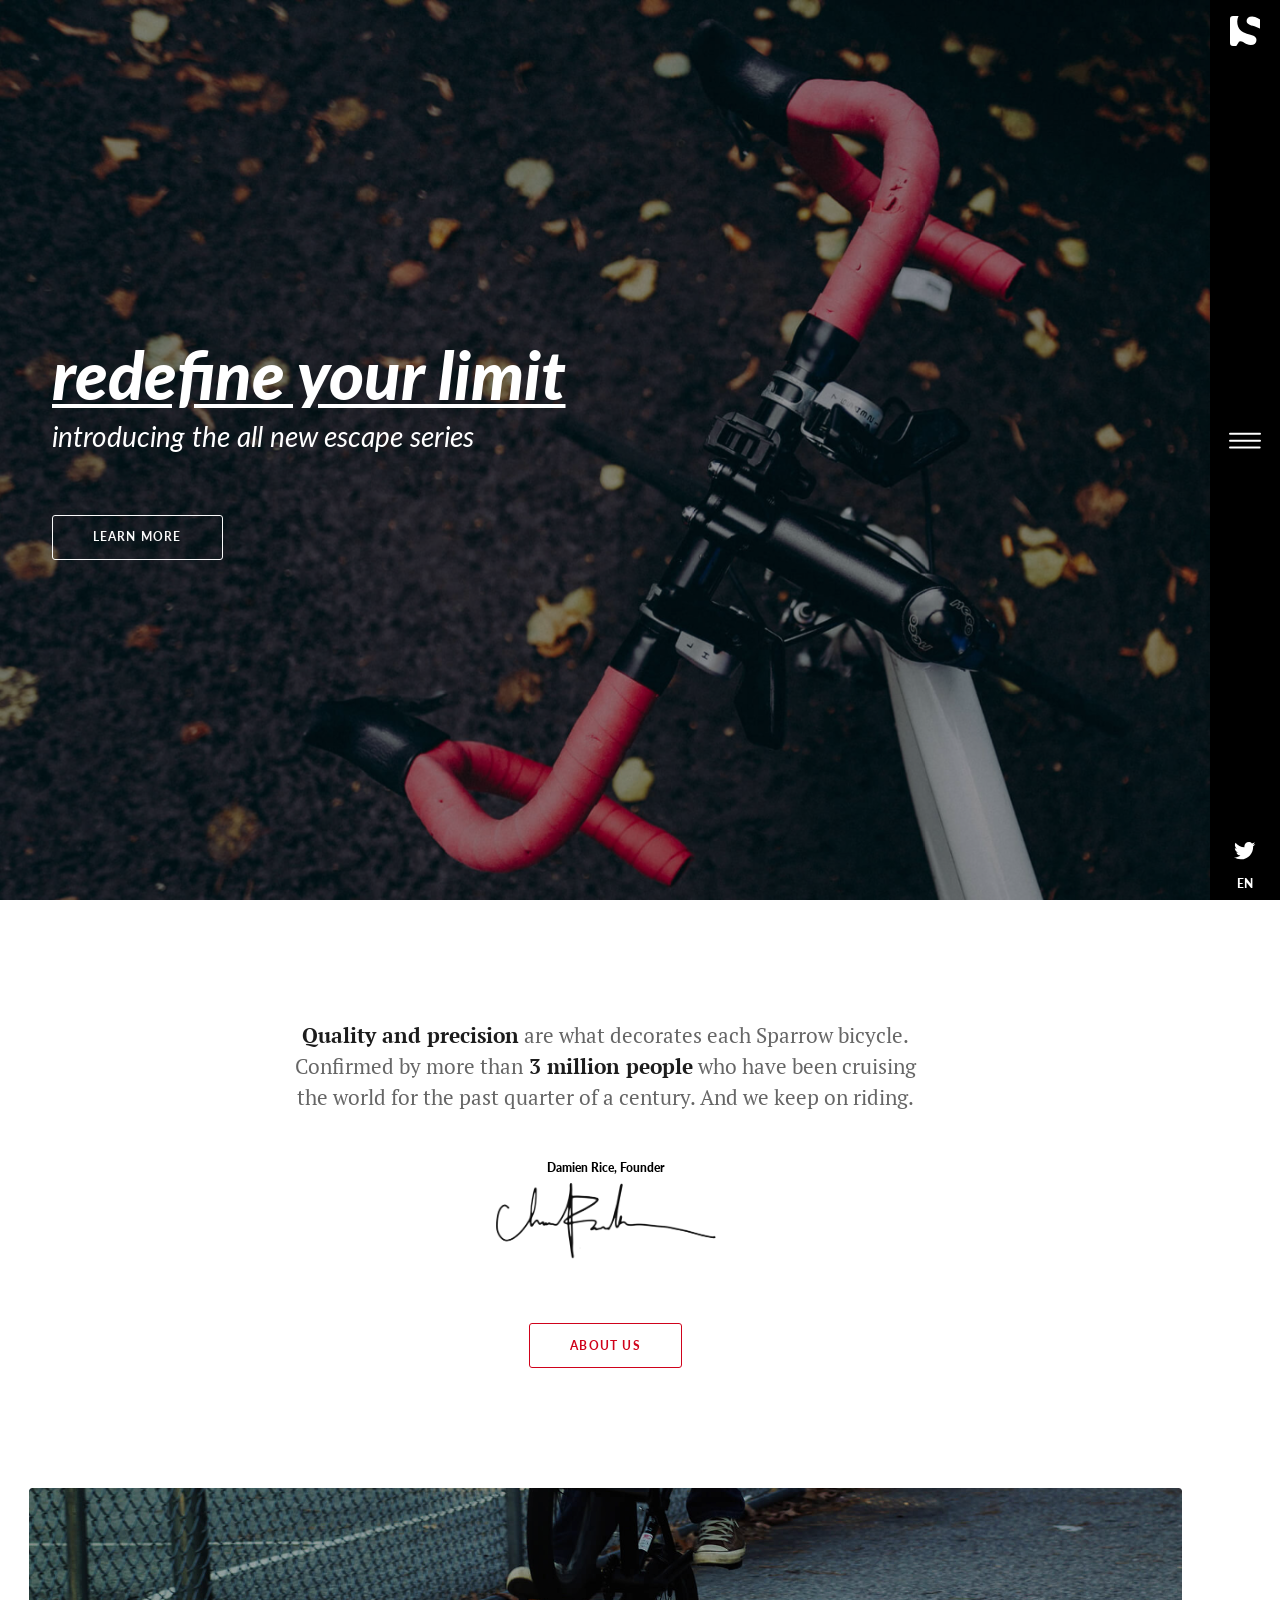
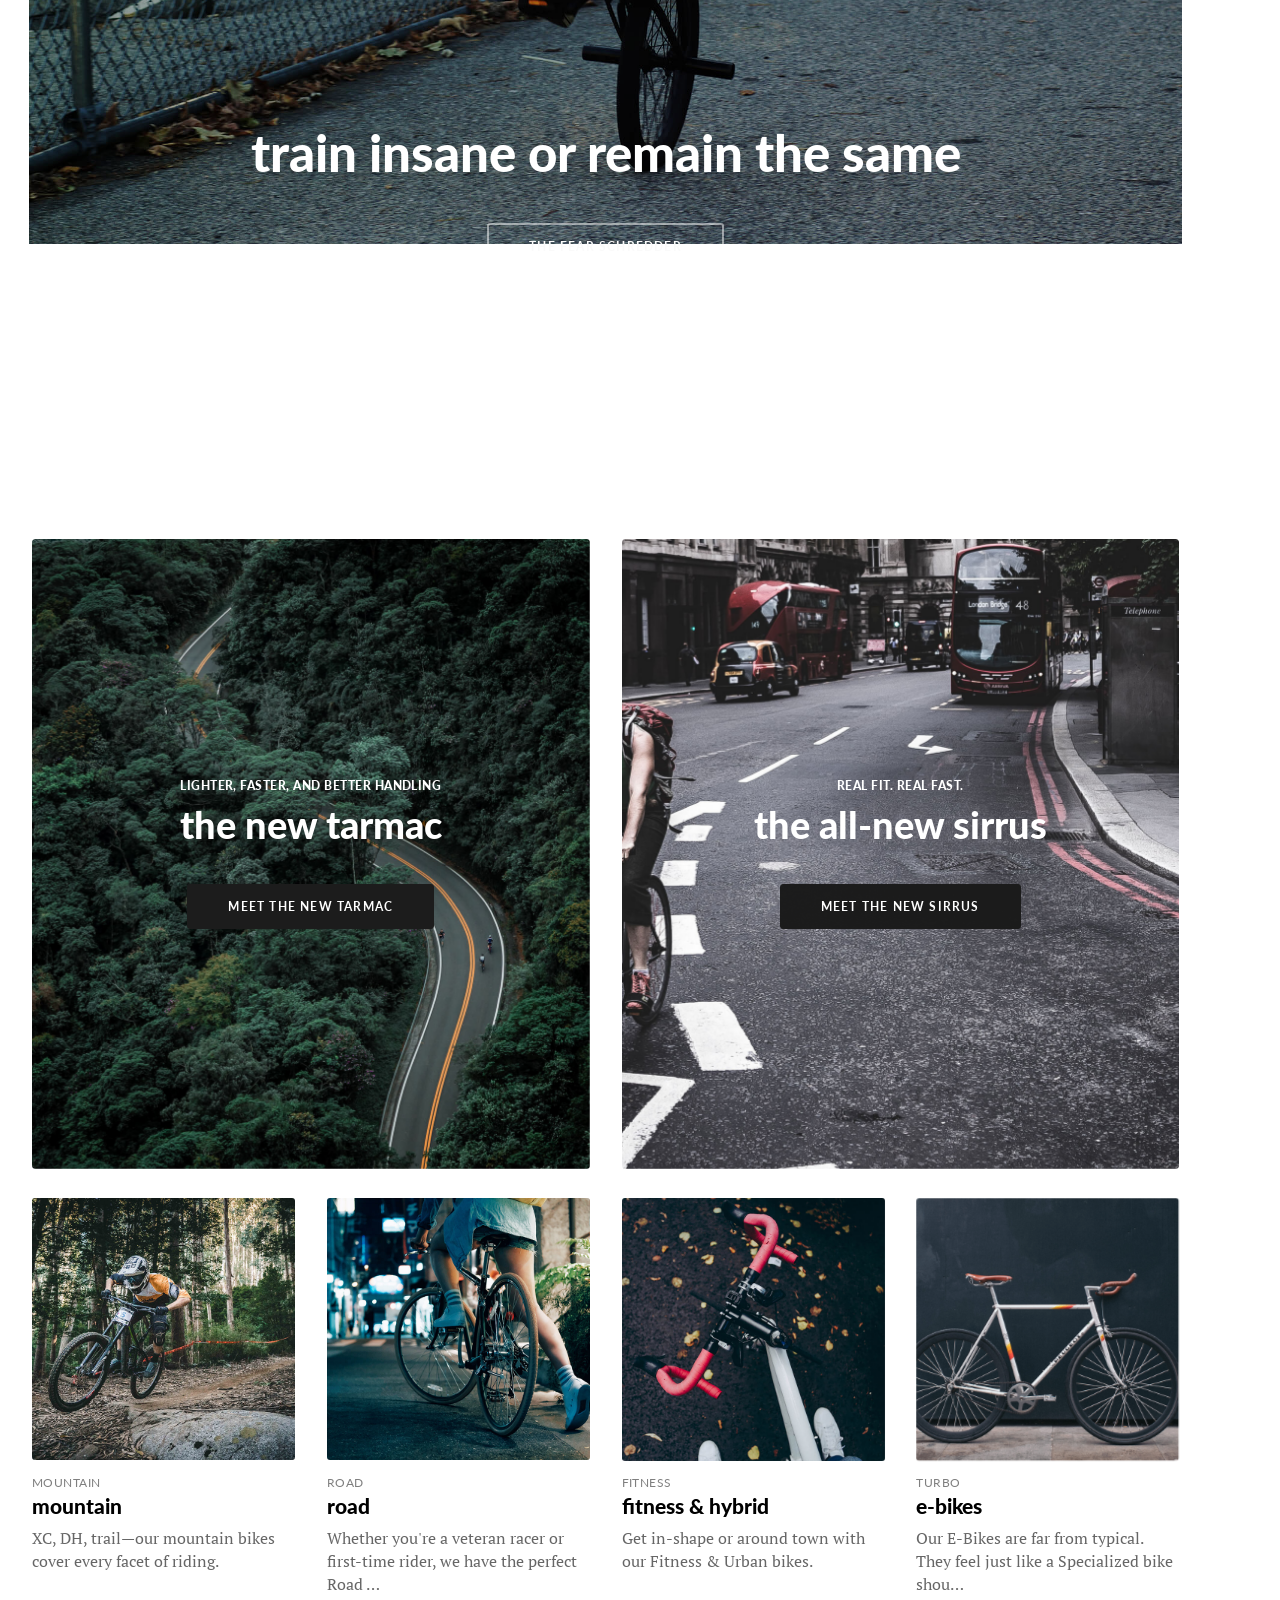
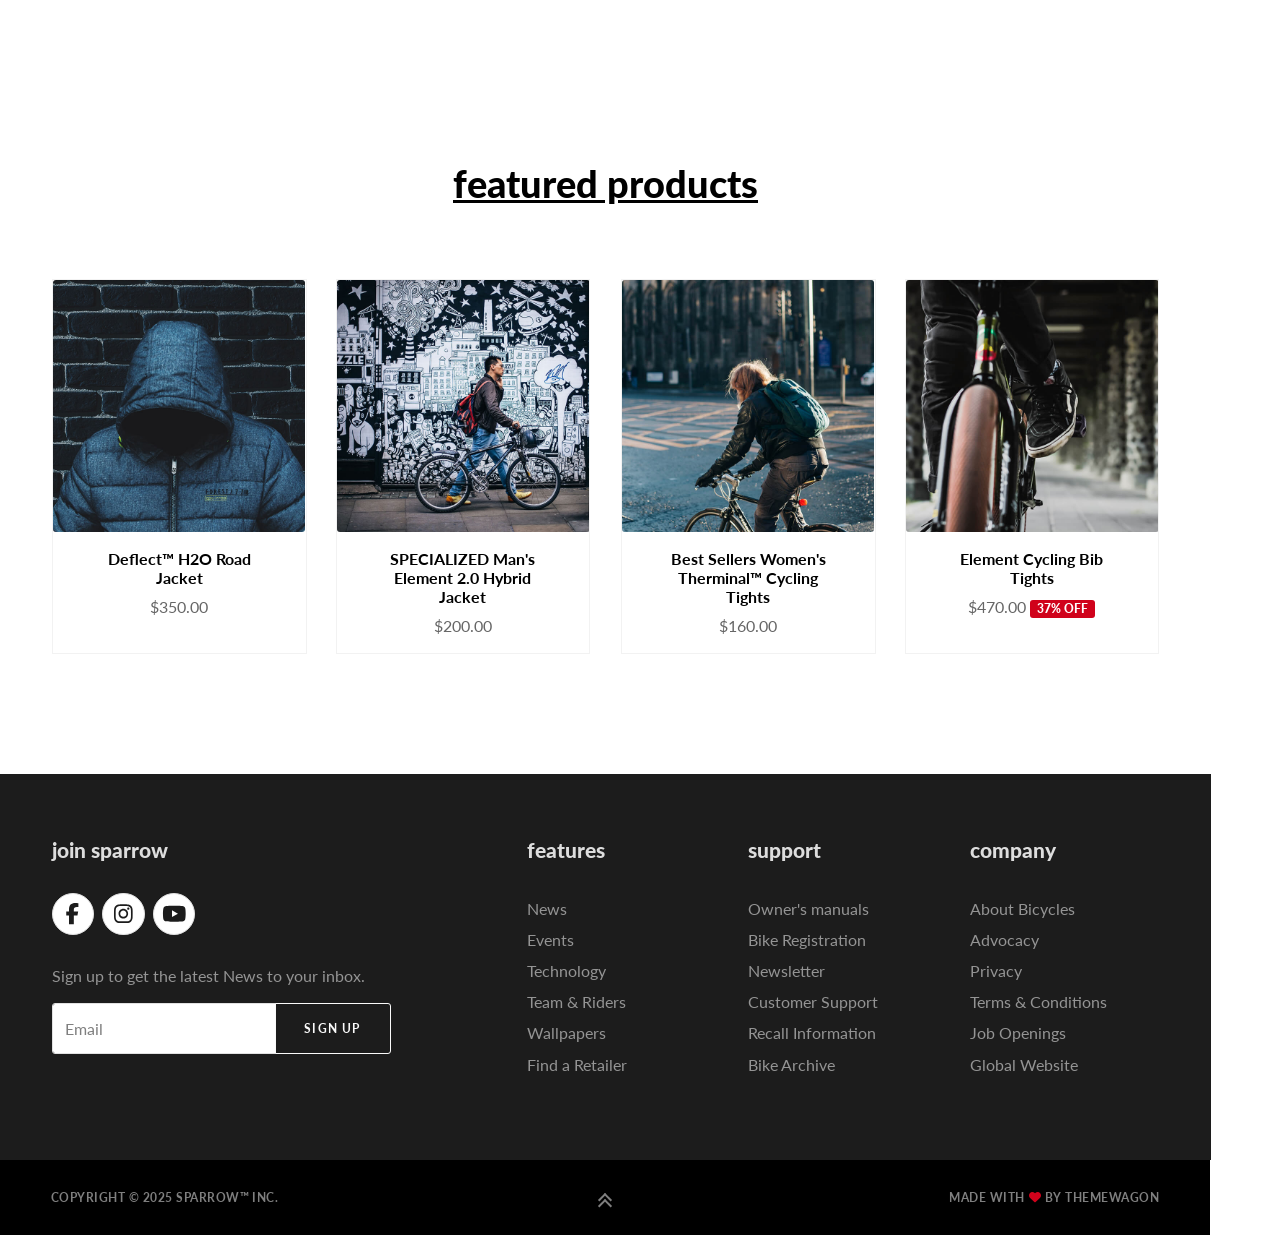
==== commit 051e62a7: "v1" ====
--- a/homes/bicycle.html
+++ b/homes/bicycle.html
@@ -7,7 +7,7 @@
     <meta name="viewport" content="width=device-width, initial-scale=1">
 
     <!-- ===============================================--><!--    Document Title--><!-- ===============================================-->
-    <title>WAGS | Mobile</title>
+    <title>Sparrow | Look like an expert right from the start</title>
 
     <!-- ===============================================--><!--    Favicons--><!-- ===============================================-->
     <link rel="apple-touch-icon" sizes="180x180" href="../assets/img/favicons/apple-touch-icon.png">
@@ -16,7 +16,7 @@
     <link rel="shortcut icon" type="image/x-icon" href="../assets/img/favicons/favicon.ico">
     <link rel="manifest" href="../assets/img/favicons/manifest.json">
     <meta name="msapplication-TileImage" content="../assets/img/favicons/mstile-150x150.png">
-    <meta name="theme-color" content="#E8E4DE">
+    <meta name="theme-color" content="#ffffff">
 
     <!-- ===============================================--><!--    Stylesheets--><!-- ===============================================-->
     <link href="../vendors/swiper/swiper-bundle.min.css" rel="stylesheet">
@@ -25,11 +25,6 @@
     <link href="https://fonts.googleapis.com/css?family=PT+Mono%7cPT+Serif:400,400i%7cLato:100,300,400,700,800,900" rel="stylesheet">
     <link href="../assets/css/theme.min.css" rel="stylesheet" />
     <link href="../assets/css/user.min.css" rel="stylesheet" />
-    <style>
-      html, body {
-        background-color: #E8E4DE;
-      }
-    </style>
   </head>
 
   <body class="overflow-hidden-x">
@@ -107,7 +102,7 @@
       <!-- ============================================--><!-- <section> begin ============================-->
       <section class="py-0" id="bicycleHeader" data-zanim-lg='{"delay":0.6,"animation":"zoom-out"}' data-zanim-trigger="scroll">
         <div class="bg-holder overlay overlay-2" style="background-image:url(../assets/img/headers/header-bicycle.jpg);">
-          <div class="yt-video" data-youtube-embed='{"videoId":"gFo51q6vnEQ","startSeconds":1,"endSeconds":7}'></div>
+          <div class="yt-video" data-youtube-embed='{"videoId":"x4LRLFGrliw","startSeconds":24,"endSeconds":245}'></div>
         </div><!--/.bg-holder-->
         <div class="container">
           <div class="row min-vh-100 align-items-center py-8">
--- a/assets/css/theme.min.css
+++ b/assets/css/theme.min.css
@@ -1 +1,24525 @@
-:root,[data-bs-theme=light]{--sparrow-blue: #045bc1;--sparrow-indigo: #6610f2;--sparrow-purple: #6f42c1;--sparrow-pink: #e83e8c;--sparrow-red: #d0021b;--sparrow-orange: #fd7e14;--sparrow-yellow: #f37f29;--sparrow-green: #7ed321;--sparrow-teal: #20c997;--sparrow-cyan: #00d6ff;--sparrow-black: #000;--sparrow-white: #fff;--sparrow-gray: #7F7F7F;--sparrow-gray-dark: #555555;--sparrow-gray-100: #fafafa;--sparrow-gray-200: #f2f2f2;--sparrow-gray-300: #e1e1e1;--sparrow-gray-400: #bebebe;--sparrow-gray-500: #949494;--sparrow-gray-600: #7F7F7F;--sparrow-gray-700: #666666;--sparrow-gray-800: #555555;--sparrow-gray-900: #404040;--sparrow-gray-1000: #2b2b2b;--sparrow-gray-1100: #1c1c1c;--sparrow-primary: #045bc1;--sparrow-secondary: #666666;--sparrow-success: #7ed321;--sparrow-info: #00d6ff;--sparrow-warning: #f37f29;--sparrow-danger: #d0021b;--sparrow-light: #fafafa;--sparrow-dark: #1c1c1c;--sparrow-primary-rgb: 4, 91, 193;--sparrow-secondary-rgb: 102, 102, 102;--sparrow-success-rgb: 126, 211, 33;--sparrow-info-rgb: 0, 214, 255;--sparrow-warning-rgb: 243, 127, 41;--sparrow-danger-rgb: 208, 2, 27;--sparrow-light-rgb: 250, 250, 250;--sparrow-dark-rgb: 28, 28, 28;--sparrow-primary-text-emphasis: #02244d;--sparrow-secondary-text-emphasis: #292929;--sparrow-success-text-emphasis: #32540d;--sparrow-info-text-emphasis: #005666;--sparrow-warning-text-emphasis: #613310;--sparrow-danger-text-emphasis: #53010b;--sparrow-light-text-emphasis: #666666;--sparrow-dark-text-emphasis: #666666;--sparrow-primary-bg-subtle: #cddef3;--sparrow-secondary-bg-subtle: #e0e0e0;--sparrow-success-bg-subtle: #e5f6d3;--sparrow-info-bg-subtle: #ccf7ff;--sparrow-warning-bg-subtle: #fde5d4;--sparrow-danger-bg-subtle: #f6ccd1;--sparrow-light-bg-subtle: #fdfdfd;--sparrow-dark-bg-subtle: #bebebe;--sparrow-primary-border-subtle: #9bbde6;--sparrow-secondary-border-subtle: #c2c2c2;--sparrow-success-border-subtle: #cbeda6;--sparrow-info-border-subtle: #99efff;--sparrow-warning-border-subtle: #facca9;--sparrow-danger-border-subtle: #ec9aa4;--sparrow-light-border-subtle: #f2f2f2;--sparrow-dark-border-subtle: #949494;--sparrow-white-rgb: 255, 255, 255;--sparrow-black-rgb: 0, 0, 0;--sparrow-font-sans-serif: "Lato", -apple-system, BlinkMacSystemFont, "Segoe UI", Roboto, "Helvetica Neue", Arial, sans-serif, "Apple Color Emoji", "Segoe UI Emoji", "Segoe UI Symbol";--sparrow-font-monospace: SFMono-Regular, Menlo, Monaco, Consolas, "Liberation Mono", "Courier New", monospace;--sparrow-gradient: linear-gradient(180deg, rgba(255, 255, 255, 0.15), rgba(255, 255, 255, 0));--sparrow-body-font-family: var(--sparrow-font-serif);--sparrow-body-font-size:1rem;--sparrow-body-font-weight: 400;--sparrow-body-line-height: 1.45;--sparrow-body-color: #666666;--sparrow-body-color-rgb: 102, 102, 102;--sparrow-body-bg: #fff;--sparrow-body-bg-rgb: 255, 255, 255;--sparrow-emphasis-color: #000;--sparrow-emphasis-color-rgb: 0, 0, 0;--sparrow-secondary-color: #7F7F7F;--sparrow-secondary-color-rgb: 127, 127, 127;--sparrow-secondary-bg: #f2f2f2;--sparrow-secondary-bg-rgb: 242, 242, 242;--sparrow-tertiary-color: #949494;--sparrow-tertiary-color-rgb: 148, 148, 148;--sparrow-tertiary-bg: #fafafa;--sparrow-tertiary-bg-rgb: 250, 250, 250;--sparrow-heading-color: var(--sparrow-emphasis-color);--sparrow-link-color: #045bc1;--sparrow-link-color-rgb: 4, 91, 193;--sparrow-link-decoration: none;--sparrow-link-hover-color: #03499a;--sparrow-link-hover-color-rgb: 3, 73, 154;--sparrow-link-hover-decoration: underline;--sparrow-code-color: #e83e8c;--sparrow-highlight-color: #666666;--sparrow-highlight-bg: #fde5d4;--sparrow-border-width: 1px;--sparrow-border-style: solid;--sparrow-border-color: #e1e1e1;--sparrow-border-color-translucent: rgba(0, 0, 0, 0.175);--sparrow-border-radius: 0.1875rem;--sparrow-border-radius-sm: 0.125rem;--sparrow-border-radius-lg: 0.313rem;--sparrow-border-radius-xl: 0.625rem;--sparrow-border-radius-xxl: 0.938rem;--sparrow-border-radius-2xl: var(--sparrow-border-radius-xxl);--sparrow-border-radius-pill: 50rem;--sparrow-box-shadow: 0 7px 14px 0 rgba(65, 69, 88, 0.1), 0 3px 6px 0 rgba(0, 0, 0, 0.07);--sparrow-box-shadow-sm: 0 0.125rem 0.25rem rgba(0, 0, 0, 0.075);--sparrow-box-shadow-lg: 0 1rem 4rem rgba(0, 0, 0, 0.175);--sparrow-box-shadow-inset: inset 0 1px 2px rgba(0, 0, 0, 0.075);--sparrow-focus-ring-width: 0.25rem;--sparrow-focus-ring-opacity: 0.25;--sparrow-focus-ring-color: rgba(4, 91, 193, 0.25);--sparrow-form-valid-color: #7ed321;--sparrow-form-valid-border-color: #7ed321;--sparrow-form-invalid-color: #d0021b;--sparrow-form-invalid-border-color: #d0021b}[data-bs-theme=dark]{color-scheme:dark;--sparrow-body-color: #e1e1e1;--sparrow-body-color-rgb: 225, 225, 225;--sparrow-body-bg: #404040;--sparrow-body-bg-rgb: 64, 64, 64;--sparrow-emphasis-color: #fff;--sparrow-emphasis-color-rgb: 255, 255, 255;--sparrow-secondary-color: rgba(225, 225, 225, 0.75);--sparrow-secondary-color-rgb: 225, 225, 225;--sparrow-secondary-bg: #555555;--sparrow-secondary-bg-rgb: 85, 85, 85;--sparrow-tertiary-color: rgba(225, 225, 225, 0.5);--sparrow-tertiary-color-rgb: 225, 225, 225;--sparrow-tertiary-bg: #4b4b4b;--sparrow-tertiary-bg-rgb: 75, 75, 75;--sparrow-primary-text-emphasis: #689dda;--sparrow-secondary-text-emphasis: #a3a3a3;--sparrow-success-text-emphasis: #b2e57a;--sparrow-info-text-emphasis: #66e6ff;--sparrow-warning-text-emphasis: #f8b27f;--sparrow-danger-text-emphasis: #e36776;--sparrow-light-text-emphasis: #fafafa;--sparrow-dark-text-emphasis: #e1e1e1;--sparrow-primary-bg-subtle: #011227;--sparrow-secondary-bg-subtle: #141414;--sparrow-success-bg-subtle: #192a07;--sparrow-info-bg-subtle: #002b33;--sparrow-warning-bg-subtle: #311908;--sparrow-danger-bg-subtle: #2a0005;--sparrow-light-bg-subtle: #555555;--sparrow-dark-bg-subtle: #2b2b2b;--sparrow-primary-border-subtle: #023774;--sparrow-secondary-border-subtle: #3d3d3d;--sparrow-success-border-subtle: #4c7f14;--sparrow-info-border-subtle: #008099;--sparrow-warning-border-subtle: #924c19;--sparrow-danger-border-subtle: #7d0110;--sparrow-light-border-subtle: #666666;--sparrow-dark-border-subtle: #555555;--sparrow-heading-color: inherit;--sparrow-link-color: #689dda;--sparrow-link-hover-color: #86b1e1;--sparrow-link-color-rgb: 104, 157, 218;--sparrow-link-hover-color-rgb: 134, 177, 225;--sparrow-code-color: #f18bba;--sparrow-highlight-color: #e1e1e1;--sparrow-highlight-bg: #613310;--sparrow-border-color: #666666;--sparrow-border-color-translucent: rgba(255, 255, 255, 0.15);--sparrow-form-valid-color: #b2e57a;--sparrow-form-valid-border-color: #b2e57a;--sparrow-form-invalid-color: #e36776;--sparrow-form-invalid-border-color: #e36776}:root,[data-bs-theme=light]{--sparrow-facebook: #3c5a99;--sparrow-google-plus: #dd4b39;--sparrow-twitter: #1da1f2;--sparrow-linkedin: #0077b5;--sparrow-youtube: #ff0001;--sparrow-github: #333333;--sparrow-gray-100-rgb: 250, 250, 250;--sparrow-gray-200-rgb: 242, 242, 242;--sparrow-gray-300-rgb: 225, 225, 225;--sparrow-gray-400-rgb: 190, 190, 190;--sparrow-gray-500-rgb: 148, 148, 148;--sparrow-gray-600-rgb: 127, 127, 127;--sparrow-gray-700-rgb: 102, 102, 102;--sparrow-gray-800-rgb: 85, 85, 85;--sparrow-gray-900-rgb: 64, 64, 64;--sparrow-gray-1000-rgb: 43, 43, 43;--sparrow-gray-1100-rgb: 28, 28, 28;--sparrow-facebook-rgb: 60, 90, 153;--sparrow-google-plus-rgb: 221, 75, 57;--sparrow-twitter-rgb: 29, 161, 242;--sparrow-linkedin-rgb: 0, 119, 181;--sparrow-youtube-rgb: 255, 0, 1;--sparrow-github-rgb: 51, 51, 51;--sparrow-body-highlight-color: #404040;--sparrow-body-highlight-color-rgb: 64, 64, 64;--sparrow-font-serif: "PT Serif", Times, "Times New Roman", Georgia, serif;--sparrow-fancynav-togglerbar-bg: #000;--sparrow-fancynav-collapse-bg: #000;--sparrow-fancynav-link-color: #fff;--sparrow-fancynav-link-color-rgb: 255, 255, 255}:root .btn-dark,[data-bs-theme=light] .btn-dark{--sparrow-btn-hover-bg: #060606;--sparrow-btn-hover-border-color: #060606;--sparrow-btn-active-bg: #080808}*,*::before,*::after{-webkit-box-sizing:border-box;box-sizing:border-box}@media(prefers-reduced-motion: no-preference){:root{scroll-behavior:smooth}}body{margin:0;font-family:var(--sparrow-body-font-family);font-size:var(--sparrow-body-font-size);font-weight:var(--sparrow-body-font-weight);line-height:var(--sparrow-body-line-height);color:var(--sparrow-body-color);text-align:var(--sparrow-body-text-align);background-color:var(--sparrow-body-bg);-webkit-text-size-adjust:100%;-webkit-tap-highlight-color:rgba(0,0,0,0)}hr{margin:1rem 0;color:inherit;border:0;border-top:var(--sparrow-border-width) solid;opacity:.25}h6,.h6,h5,.h5,h4,.h4,h3,.h3,h2,.h2,h1,.h1{margin-top:0;margin-bottom:.5rem;font-family:var(--sparrow-font-sans-serif);font-weight:900;line-height:1.2;color:var(--sparrow-heading-color)}h1,.h1{font-size:calc(1.4407rem + 2.2884vw)}@media(min-width: 1200px){h1,.h1{font-size:3.157rem}}h2,.h2{font-size:calc(1.3619rem + 1.3428vw)}@media(min-width: 1200px){h2,.h2{font-size:2.369rem}}h3,.h3{font-size:calc(1.3027rem + 0.6324vw)}@media(min-width: 1200px){h3,.h3{font-size:1.777rem}}h4,.h4{font-size:calc(1.2583rem + 0.0996vw)}@media(min-width: 1200px){h4,.h4{font-size:1.333rem}}h5,.h5{font-size:1rem}h6,.h6{font-size:0.75rem}p{margin-top:0;margin-bottom:1rem}abbr[title]{-webkit-text-decoration:underline dotted;text-decoration:underline dotted;cursor:help;-webkit-text-decoration-skip-ink:none;text-decoration-skip-ink:none}address{margin-bottom:1rem;font-style:normal;line-height:inherit}ol,ul{padding-left:2rem}ol,ul,dl{margin-top:0;margin-bottom:1rem}ol ol,ul ul,ol ul,ul ol{margin-bottom:0}dt{font-weight:700}dd{margin-bottom:.5rem;margin-left:0}blockquote{margin:0 0 1rem}b,strong{font-weight:800}small,.small{font-size:75%}mark,.mark{padding:.1875em;color:var(--sparrow-highlight-color);background-color:var(--sparrow-highlight-bg)}sub,sup{position:relative;font-size:0.75em;line-height:0;vertical-align:baseline}sub{bottom:-0.25em}sup{top:-0.5em}a{color:rgba(var(--sparrow-link-color-rgb), var(--sparrow-link-opacity, 1));text-decoration:none}a:hover{--sparrow-link-color-rgb: var(--sparrow-link-hover-color-rgb);text-decoration:underline}a:not([href]):not([class]),a:not([href]):not([class]):hover{color:inherit;text-decoration:none}pre,code,kbd,samp{font-family:var(--sparrow-font-monospace);font-size:1em}pre{display:block;margin-top:0;margin-bottom:1rem;overflow:auto;font-size:75%}pre code{font-size:inherit;color:inherit;word-break:normal}code{font-size:75%;color:var(--sparrow-code-color);word-wrap:break-word}a>code{color:inherit}kbd{padding:.1875rem .375rem;font-size:75%;color:var(--sparrow-body-bg);background-color:var(--sparrow-body-color);border-radius:.125rem}kbd kbd{padding:0;font-size:1em}figure{margin:0 0 1rem}img,svg{vertical-align:middle}table{caption-side:bottom;border-collapse:collapse}caption{padding-top:.75rem;padding-bottom:.75rem;color:var(--sparrow-secondary-color);text-align:left}th{text-align:inherit;text-align:-webkit-match-parent}thead,tbody,tfoot,tr,td,th{border-color:inherit;border-style:solid;border-width:0}label{display:inline-block}button{border-radius:0}button:focus:not(:focus-visible){outline:0}input,button,select,optgroup,textarea{margin:0;font-family:inherit;font-size:inherit;line-height:inherit}button,select{text-transform:none}[role=button]{cursor:pointer}select{word-wrap:normal}select:disabled{opacity:1}[list]:not([type=date]):not([type=datetime-local]):not([type=month]):not([type=week]):not([type=time])::-webkit-calendar-picker-indicator{display:none !important}button,[type=button],[type=reset],[type=submit]{-webkit-appearance:button}button:not(:disabled),[type=button]:not(:disabled),[type=reset]:not(:disabled),[type=submit]:not(:disabled){cursor:pointer}::-moz-focus-inner{padding:0;border-style:none}textarea{resize:vertical}fieldset{min-width:0;padding:0;margin:0;border:0}legend{float:left;width:100%;padding:0;margin-bottom:.5rem;line-height:inherit;font-size:calc(1.275rem + 0.3vw)}@media(min-width: 1200px){legend{font-size:1.5rem}}legend+*{clear:left}::-webkit-datetime-edit-fields-wrapper,::-webkit-datetime-edit-text,::-webkit-datetime-edit-minute,::-webkit-datetime-edit-hour-field,::-webkit-datetime-edit-day-field,::-webkit-datetime-edit-month-field,::-webkit-datetime-edit-year-field{padding:0}::-webkit-inner-spin-button{height:auto}[type=search]{-webkit-appearance:textfield;outline-offset:-2px}::-webkit-search-decoration{-webkit-appearance:none}::-webkit-color-swatch-wrapper{padding:0}::file-selector-button{font:inherit;-webkit-appearance:button}output{display:inline-block}iframe{border:0}summary{display:list-item;cursor:pointer}progress{vertical-align:baseline}[hidden]{display:none !important}.lead{font-size:calc(1.2583rem + 0.0996vw);font-weight:400}@media(min-width: 1200px){.lead{font-size:1.333rem}}.display-1{font-weight:900;line-height:1;font-size:calc(2.1128rem + 10.3536vw)}@media(min-width: 1200px){.display-1{font-size:9.878rem}}.display-2{font-weight:900;line-height:1;font-size:calc(1.8677rem + 7.4124vw)}@media(min-width: 1200px){.display-2{font-size:7.427rem}}.display-3{font-weight:900;line-height:1;font-size:calc(1.6834rem + 5.2008vw)}@media(min-width: 1200px){.display-3{font-size:5.584rem}}.display-4{font-weight:900;line-height:1;font-size:calc(1.5449rem + 3.5388vw)}@media(min-width: 1200px){.display-4{font-size:4.199rem}}.display-5{font-weight:900;line-height:1;font-size:calc(1.4407rem + 2.2884vw)}@media(min-width: 1200px){.display-5{font-size:3.157rem}}.display-6{font-weight:900;line-height:1;font-size:calc(1.3619rem + 1.3428vw)}@media(min-width: 1200px){.display-6{font-size:2.369rem}}.list-unstyled{padding-left:0;list-style:none}.list-inline{padding-left:0;list-style:none}.list-inline-item{display:inline-block}.list-inline-item:not(:last-child){margin-right:.5rem}.initialism{font-size:75%;text-transform:uppercase}.blockquote{margin-bottom:1rem;font-size:calc(1.2583rem + 0.0996vw)}@media(min-width: 1200px){.blockquote{font-size:1.333rem}}.blockquote>:last-child{margin-bottom:0}.blockquote-footer{margin-top:-1rem;margin-bottom:1rem;font-size:75%;color:#7f7f7f}.blockquote-footer::before{content:"— "}.img-fluid{max-width:100%;height:auto}.img-thumbnail{padding:.25rem;background-color:var(--sparrow-body-bg);border:var(--sparrow-border-width) solid var(--sparrow-border-color);border-radius:var(--sparrow-border-radius);max-width:100%;height:auto}.figure{display:inline-block}.figure-img{margin-bottom:.5rem;line-height:1}.figure-caption{font-size:75%;color:var(--sparrow-secondary-color)}.container,.container-fluid,.container-xl,.container-lg,.container-md,.container-sm{--sparrow-gutter-x: 2rem;--sparrow-gutter-y: 0;width:100%;padding-right:calc(var(--sparrow-gutter-x)*.5);padding-left:calc(var(--sparrow-gutter-x)*.5);margin-right:auto;margin-left:auto}@media(min-width: 576px){.container-sm,.container{max-width:540px}}@media(min-width: 768px){.container-md,.container-sm,.container{max-width:720px}}@media(min-width: 992px){.container-lg,.container-md,.container-sm,.container{max-width:960px}}@media(min-width: 1200px){.container-xl,.container-lg,.container-md,.container-sm,.container{max-width:1140px}}:root{--sparrow-breakpoint-xs: 0;--sparrow-breakpoint-sm: 576px;--sparrow-breakpoint-md: 768px;--sparrow-breakpoint-lg: 992px;--sparrow-breakpoint-xl: 1200px;--sparrow-breakpoint-xxl: 1540px}.row{--sparrow-gutter-x: 2rem;--sparrow-gutter-y: 0;display:-webkit-box;display:-ms-flexbox;display:flex;-ms-flex-wrap:wrap;flex-wrap:wrap;margin-top:calc(-1*var(--sparrow-gutter-y));margin-right:calc(-0.5*var(--sparrow-gutter-x));margin-left:calc(-0.5*var(--sparrow-gutter-x))}.row>*{-ms-flex-negative:0;flex-shrink:0;width:100%;max-width:100%;padding-right:calc(var(--sparrow-gutter-x)*.5);padding-left:calc(var(--sparrow-gutter-x)*.5);margin-top:var(--sparrow-gutter-y)}.col{-webkit-box-flex:1;-ms-flex:1 0 0px;flex:1 0 0}.row-cols-auto>*{-webkit-box-flex:0;-ms-flex:0 0 auto;flex:0 0 auto;width:auto}.row-cols-1>*{-webkit-box-flex:0;-ms-flex:0 0 auto;flex:0 0 auto;width:100%}.row-cols-2>*{-webkit-box-flex:0;-ms-flex:0 0 auto;flex:0 0 auto;width:50%}.row-cols-3>*{-webkit-box-flex:0;-ms-flex:0 0 auto;flex:0 0 auto;width:33.33333333%}.row-cols-4>*{-webkit-box-flex:0;-ms-flex:0 0 auto;flex:0 0 auto;width:25%}.row-cols-5>*{-webkit-box-flex:0;-ms-flex:0 0 auto;flex:0 0 auto;width:20%}.row-cols-6>*{-webkit-box-flex:0;-ms-flex:0 0 auto;flex:0 0 auto;width:16.66666667%}.col-auto{-webkit-box-flex:0;-ms-flex:0 0 auto;flex:0 0 auto;width:auto}.col-1{-webkit-box-flex:0;-ms-flex:0 0 auto;flex:0 0 auto;width:8.33333333%}.col-2{-webkit-box-flex:0;-ms-flex:0 0 auto;flex:0 0 auto;width:16.66666667%}.col-3{-webkit-box-flex:0;-ms-flex:0 0 auto;flex:0 0 auto;width:25%}.col-4{-webkit-box-flex:0;-ms-flex:0 0 auto;flex:0 0 auto;width:33.33333333%}.col-5{-webkit-box-flex:0;-ms-flex:0 0 auto;flex:0 0 auto;width:41.66666667%}.col-6{-webkit-box-flex:0;-ms-flex:0 0 auto;flex:0 0 auto;width:50%}.col-7{-webkit-box-flex:0;-ms-flex:0 0 auto;flex:0 0 auto;width:58.33333333%}.col-8{-webkit-box-flex:0;-ms-flex:0 0 auto;flex:0 0 auto;width:66.66666667%}.col-9{-webkit-box-flex:0;-ms-flex:0 0 auto;flex:0 0 auto;width:75%}.col-10{-webkit-box-flex:0;-ms-flex:0 0 auto;flex:0 0 auto;width:83.33333333%}.col-11{-webkit-box-flex:0;-ms-flex:0 0 auto;flex:0 0 auto;width:91.66666667%}.col-12{-webkit-box-flex:0;-ms-flex:0 0 auto;flex:0 0 auto;width:100%}.offset-1{margin-left:8.33333333%}.offset-2{margin-left:16.66666667%}.offset-3{margin-left:25%}.offset-4{margin-left:33.33333333%}.offset-5{margin-left:41.66666667%}.offset-6{margin-left:50%}.offset-7{margin-left:58.33333333%}.offset-8{margin-left:66.66666667%}.offset-9{margin-left:75%}.offset-10{margin-left:83.33333333%}.offset-11{margin-left:91.66666667%}.g-0,.gx-0{--sparrow-gutter-x: 0}.g-0,.gy-0{--sparrow-gutter-y: 0}.g-1,.gx-1{--sparrow-gutter-x: 0.25rem}.g-1,.gy-1{--sparrow-gutter-y: 0.25rem}.g-2,.gx-2{--sparrow-gutter-x: 0.5rem}.g-2,.gy-2{--sparrow-gutter-y: 0.5rem}.g-3,.gx-3{--sparrow-gutter-x: 1rem}.g-3,.gy-3{--sparrow-gutter-y: 1rem}.g-4,.gx-4{--sparrow-gutter-x: 1.8rem}.g-4,.gy-4{--sparrow-gutter-y: 1.8rem}.g-5,.gx-5{--sparrow-gutter-x: 3rem}.g-5,.gy-5{--sparrow-gutter-y: 3rem}.g-6,.gx-6{--sparrow-gutter-x: 4rem}.g-6,.gy-6{--sparrow-gutter-y: 4rem}.g-7,.gx-7{--sparrow-gutter-x: 5rem}.g-7,.gy-7{--sparrow-gutter-y: 5rem}.g-8,.gx-8{--sparrow-gutter-x: 7.5rem}.g-8,.gy-8{--sparrow-gutter-y: 7.5rem}.g-9,.gx-9{--sparrow-gutter-x: 10rem}.g-9,.gy-9{--sparrow-gutter-y: 10rem}.g-10,.gx-10{--sparrow-gutter-x: 12.5rem}.g-10,.gy-10{--sparrow-gutter-y: 12.5rem}.g-11,.gx-11{--sparrow-gutter-x: 15rem}.g-11,.gy-11{--sparrow-gutter-y: 15rem}@media(min-width: 576px){.col-sm{-webkit-box-flex:1;-ms-flex:1 0 0px;flex:1 0 0}.row-cols-sm-auto>*{-webkit-box-flex:0;-ms-flex:0 0 auto;flex:0 0 auto;width:auto}.row-cols-sm-1>*{-webkit-box-flex:0;-ms-flex:0 0 auto;flex:0 0 auto;width:100%}.row-cols-sm-2>*{-webkit-box-flex:0;-ms-flex:0 0 auto;flex:0 0 auto;width:50%}.row-cols-sm-3>*{-webkit-box-flex:0;-ms-flex:0 0 auto;flex:0 0 auto;width:33.33333333%}.row-cols-sm-4>*{-webkit-box-flex:0;-ms-flex:0 0 auto;flex:0 0 auto;width:25%}.row-cols-sm-5>*{-webkit-box-flex:0;-ms-flex:0 0 auto;flex:0 0 auto;width:20%}.row-cols-sm-6>*{-webkit-box-flex:0;-ms-flex:0 0 auto;flex:0 0 auto;width:16.66666667%}.col-sm-auto{-webkit-box-flex:0;-ms-flex:0 0 auto;flex:0 0 auto;width:auto}.col-sm-1{-webkit-box-flex:0;-ms-flex:0 0 auto;flex:0 0 auto;width:8.33333333%}.col-sm-2{-webkit-box-flex:0;-ms-flex:0 0 auto;flex:0 0 auto;width:16.66666667%}.col-sm-3{-webkit-box-flex:0;-ms-flex:0 0 auto;flex:0 0 auto;width:25%}.col-sm-4{-webkit-box-flex:0;-ms-flex:0 0 auto;flex:0 0 auto;width:33.33333333%}.col-sm-5{-webkit-box-flex:0;-ms-flex:0 0 auto;flex:0 0 auto;width:41.66666667%}.col-sm-6{-webkit-box-flex:0;-ms-flex:0 0 auto;flex:0 0 auto;width:50%}.col-sm-7{-webkit-box-flex:0;-ms-flex:0 0 auto;flex:0 0 auto;width:58.33333333%}.col-sm-8{-webkit-box-flex:0;-ms-flex:0 0 auto;flex:0 0 auto;width:66.66666667%}.col-sm-9{-webkit-box-flex:0;-ms-flex:0 0 auto;flex:0 0 auto;width:75%}.col-sm-10{-webkit-box-flex:0;-ms-flex:0 0 auto;flex:0 0 auto;width:83.33333333%}.col-sm-11{-webkit-box-flex:0;-ms-flex:0 0 auto;flex:0 0 auto;width:91.66666667%}.col-sm-12{-webkit-box-flex:0;-ms-flex:0 0 auto;flex:0 0 auto;width:100%}.offset-sm-0{margin-left:0}.offset-sm-1{margin-left:8.33333333%}.offset-sm-2{margin-left:16.66666667%}.offset-sm-3{margin-left:25%}.offset-sm-4{margin-left:33.33333333%}.offset-sm-5{margin-left:41.66666667%}.offset-sm-6{margin-left:50%}.offset-sm-7{margin-left:58.33333333%}.offset-sm-8{margin-left:66.66666667%}.offset-sm-9{margin-left:75%}.offset-sm-10{margin-left:83.33333333%}.offset-sm-11{margin-left:91.66666667%}.g-sm-0,.gx-sm-0{--sparrow-gutter-x: 0}.g-sm-0,.gy-sm-0{--sparrow-gutter-y: 0}.g-sm-1,.gx-sm-1{--sparrow-gutter-x: 0.25rem}.g-sm-1,.gy-sm-1{--sparrow-gutter-y: 0.25rem}.g-sm-2,.gx-sm-2{--sparrow-gutter-x: 0.5rem}.g-sm-2,.gy-sm-2{--sparrow-gutter-y: 0.5rem}.g-sm-3,.gx-sm-3{--sparrow-gutter-x: 1rem}.g-sm-3,.gy-sm-3{--sparrow-gutter-y: 1rem}.g-sm-4,.gx-sm-4{--sparrow-gutter-x: 1.8rem}.g-sm-4,.gy-sm-4{--sparrow-gutter-y: 1.8rem}.g-sm-5,.gx-sm-5{--sparrow-gutter-x: 3rem}.g-sm-5,.gy-sm-5{--sparrow-gutter-y: 3rem}.g-sm-6,.gx-sm-6{--sparrow-gutter-x: 4rem}.g-sm-6,.gy-sm-6{--sparrow-gutter-y: 4rem}.g-sm-7,.gx-sm-7{--sparrow-gutter-x: 5rem}.g-sm-7,.gy-sm-7{--sparrow-gutter-y: 5rem}.g-sm-8,.gx-sm-8{--sparrow-gutter-x: 7.5rem}.g-sm-8,.gy-sm-8{--sparrow-gutter-y: 7.5rem}.g-sm-9,.gx-sm-9{--sparrow-gutter-x: 10rem}.g-sm-9,.gy-sm-9{--sparrow-gutter-y: 10rem}.g-sm-10,.gx-sm-10{--sparrow-gutter-x: 12.5rem}.g-sm-10,.gy-sm-10{--sparrow-gutter-y: 12.5rem}.g-sm-11,.gx-sm-11{--sparrow-gutter-x: 15rem}.g-sm-11,.gy-sm-11{--sparrow-gutter-y: 15rem}}@media(min-width: 768px){.col-md{-webkit-box-flex:1;-ms-flex:1 0 0px;flex:1 0 0}.row-cols-md-auto>*{-webkit-box-flex:0;-ms-flex:0 0 auto;flex:0 0 auto;width:auto}.row-cols-md-1>*{-webkit-box-flex:0;-ms-flex:0 0 auto;flex:0 0 auto;width:100%}.row-cols-md-2>*{-webkit-box-flex:0;-ms-flex:0 0 auto;flex:0 0 auto;width:50%}.row-cols-md-3>*{-webkit-box-flex:0;-ms-flex:0 0 auto;flex:0 0 auto;width:33.33333333%}.row-cols-md-4>*{-webkit-box-flex:0;-ms-flex:0 0 auto;flex:0 0 auto;width:25%}.row-cols-md-5>*{-webkit-box-flex:0;-ms-flex:0 0 auto;flex:0 0 auto;width:20%}.row-cols-md-6>*{-webkit-box-flex:0;-ms-flex:0 0 auto;flex:0 0 auto;width:16.66666667%}.col-md-auto{-webkit-box-flex:0;-ms-flex:0 0 auto;flex:0 0 auto;width:auto}.col-md-1{-webkit-box-flex:0;-ms-flex:0 0 auto;flex:0 0 auto;width:8.33333333%}.col-md-2{-webkit-box-flex:0;-ms-flex:0 0 auto;flex:0 0 auto;width:16.66666667%}.col-md-3{-webkit-box-flex:0;-ms-flex:0 0 auto;flex:0 0 auto;width:25%}.col-md-4{-webkit-box-flex:0;-ms-flex:0 0 auto;flex:0 0 auto;width:33.33333333%}.col-md-5{-webkit-box-flex:0;-ms-flex:0 0 auto;flex:0 0 auto;width:41.66666667%}.col-md-6{-webkit-box-flex:0;-ms-flex:0 0 auto;flex:0 0 auto;width:50%}.col-md-7{-webkit-box-flex:0;-ms-flex:0 0 auto;flex:0 0 auto;width:58.33333333%}.col-md-8{-webkit-box-flex:0;-ms-flex:0 0 auto;flex:0 0 auto;width:66.66666667%}.col-md-9{-webkit-box-flex:0;-ms-flex:0 0 auto;flex:0 0 auto;width:75%}.col-md-10{-webkit-box-flex:0;-ms-flex:0 0 auto;flex:0 0 auto;width:83.33333333%}.col-md-11{-webkit-box-flex:0;-ms-flex:0 0 auto;flex:0 0 auto;width:91.66666667%}.col-md-12{-webkit-box-flex:0;-ms-flex:0 0 auto;flex:0 0 auto;width:100%}.offset-md-0{margin-left:0}.offset-md-1{margin-left:8.33333333%}.offset-md-2{margin-left:16.66666667%}.offset-md-3{margin-left:25%}.offset-md-4{margin-left:33.33333333%}.offset-md-5{margin-left:41.66666667%}.offset-md-6{margin-left:50%}.offset-md-7{margin-left:58.33333333%}.offset-md-8{margin-left:66.66666667%}.offset-md-9{margin-left:75%}.offset-md-10{margin-left:83.33333333%}.offset-md-11{margin-left:91.66666667%}.g-md-0,.gx-md-0{--sparrow-gutter-x: 0}.g-md-0,.gy-md-0{--sparrow-gutter-y: 0}.g-md-1,.gx-md-1{--sparrow-gutter-x: 0.25rem}.g-md-1,.gy-md-1{--sparrow-gutter-y: 0.25rem}.g-md-2,.gx-md-2{--sparrow-gutter-x: 0.5rem}.g-md-2,.gy-md-2{--sparrow-gutter-y: 0.5rem}.g-md-3,.gx-md-3{--sparrow-gutter-x: 1rem}.g-md-3,.gy-md-3{--sparrow-gutter-y: 1rem}.g-md-4,.gx-md-4{--sparrow-gutter-x: 1.8rem}.g-md-4,.gy-md-4{--sparrow-gutter-y: 1.8rem}.g-md-5,.gx-md-5{--sparrow-gutter-x: 3rem}.g-md-5,.gy-md-5{--sparrow-gutter-y: 3rem}.g-md-6,.gx-md-6{--sparrow-gutter-x: 4rem}.g-md-6,.gy-md-6{--sparrow-gutter-y: 4rem}.g-md-7,.gx-md-7{--sparrow-gutter-x: 5rem}.g-md-7,.gy-md-7{--sparrow-gutter-y: 5rem}.g-md-8,.gx-md-8{--sparrow-gutter-x: 7.5rem}.g-md-8,.gy-md-8{--sparrow-gutter-y: 7.5rem}.g-md-9,.gx-md-9{--sparrow-gutter-x: 10rem}.g-md-9,.gy-md-9{--sparrow-gutter-y: 10rem}.g-md-10,.gx-md-10{--sparrow-gutter-x: 12.5rem}.g-md-10,.gy-md-10{--sparrow-gutter-y: 12.5rem}.g-md-11,.gx-md-11{--sparrow-gutter-x: 15rem}.g-md-11,.gy-md-11{--sparrow-gutter-y: 15rem}}@media(min-width: 992px){.col-lg{-webkit-box-flex:1;-ms-flex:1 0 0px;flex:1 0 0}.row-cols-lg-auto>*{-webkit-box-flex:0;-ms-flex:0 0 auto;flex:0 0 auto;width:auto}.row-cols-lg-1>*{-webkit-box-flex:0;-ms-flex:0 0 auto;flex:0 0 auto;width:100%}.row-cols-lg-2>*{-webkit-box-flex:0;-ms-flex:0 0 auto;flex:0 0 auto;width:50%}.row-cols-lg-3>*{-webkit-box-flex:0;-ms-flex:0 0 auto;flex:0 0 auto;width:33.33333333%}.row-cols-lg-4>*{-webkit-box-flex:0;-ms-flex:0 0 auto;flex:0 0 auto;width:25%}.row-cols-lg-5>*{-webkit-box-flex:0;-ms-flex:0 0 auto;flex:0 0 auto;width:20%}.row-cols-lg-6>*{-webkit-box-flex:0;-ms-flex:0 0 auto;flex:0 0 auto;width:16.66666667%}.col-lg-auto{-webkit-box-flex:0;-ms-flex:0 0 auto;flex:0 0 auto;width:auto}.col-lg-1{-webkit-box-flex:0;-ms-flex:0 0 auto;flex:0 0 auto;width:8.33333333%}.col-lg-2{-webkit-box-flex:0;-ms-flex:0 0 auto;flex:0 0 auto;width:16.66666667%}.col-lg-3{-webkit-box-flex:0;-ms-flex:0 0 auto;flex:0 0 auto;width:25%}.col-lg-4{-webkit-box-flex:0;-ms-flex:0 0 auto;flex:0 0 auto;width:33.33333333%}.col-lg-5{-webkit-box-flex:0;-ms-flex:0 0 auto;flex:0 0 auto;width:41.66666667%}.col-lg-6{-webkit-box-flex:0;-ms-flex:0 0 auto;flex:0 0 auto;width:50%}.col-lg-7{-webkit-box-flex:0;-ms-flex:0 0 auto;flex:0 0 auto;width:58.33333333%}.col-lg-8{-webkit-box-flex:0;-ms-flex:0 0 auto;flex:0 0 auto;width:66.66666667%}.col-lg-9{-webkit-box-flex:0;-ms-flex:0 0 auto;flex:0 0 auto;width:75%}.col-lg-10{-webkit-box-flex:0;-ms-flex:0 0 auto;flex:0 0 auto;width:83.33333333%}.col-lg-11{-webkit-box-flex:0;-ms-flex:0 0 auto;flex:0 0 auto;width:91.66666667%}.col-lg-12{-webkit-box-flex:0;-ms-flex:0 0 auto;flex:0 0 auto;width:100%}.offset-lg-0{margin-left:0}.offset-lg-1{margin-left:8.33333333%}.offset-lg-2{margin-left:16.66666667%}.offset-lg-3{margin-left:25%}.offset-lg-4{margin-left:33.33333333%}.offset-lg-5{margin-left:41.66666667%}.offset-lg-6{margin-left:50%}.offset-lg-7{margin-left:58.33333333%}.offset-lg-8{margin-left:66.66666667%}.offset-lg-9{margin-left:75%}.offset-lg-10{margin-left:83.33333333%}.offset-lg-11{margin-left:91.66666667%}.g-lg-0,.gx-lg-0{--sparrow-gutter-x: 0}.g-lg-0,.gy-lg-0{--sparrow-gutter-y: 0}.g-lg-1,.gx-lg-1{--sparrow-gutter-x: 0.25rem}.g-lg-1,.gy-lg-1{--sparrow-gutter-y: 0.25rem}.g-lg-2,.gx-lg-2{--sparrow-gutter-x: 0.5rem}.g-lg-2,.gy-lg-2{--sparrow-gutter-y: 0.5rem}.g-lg-3,.gx-lg-3{--sparrow-gutter-x: 1rem}.g-lg-3,.gy-lg-3{--sparrow-gutter-y: 1rem}.g-lg-4,.gx-lg-4{--sparrow-gutter-x: 1.8rem}.g-lg-4,.gy-lg-4{--sparrow-gutter-y: 1.8rem}.g-lg-5,.gx-lg-5{--sparrow-gutter-x: 3rem}.g-lg-5,.gy-lg-5{--sparrow-gutter-y: 3rem}.g-lg-6,.gx-lg-6{--sparrow-gutter-x: 4rem}.g-lg-6,.gy-lg-6{--sparrow-gutter-y: 4rem}.g-lg-7,.gx-lg-7{--sparrow-gutter-x: 5rem}.g-lg-7,.gy-lg-7{--sparrow-gutter-y: 5rem}.g-lg-8,.gx-lg-8{--sparrow-gutter-x: 7.5rem}.g-lg-8,.gy-lg-8{--sparrow-gutter-y: 7.5rem}.g-lg-9,.gx-lg-9{--sparrow-gutter-x: 10rem}.g-lg-9,.gy-lg-9{--sparrow-gutter-y: 10rem}.g-lg-10,.gx-lg-10{--sparrow-gutter-x: 12.5rem}.g-lg-10,.gy-lg-10{--sparrow-gutter-y: 12.5rem}.g-lg-11,.gx-lg-11{--sparrow-gutter-x: 15rem}.g-lg-11,.gy-lg-11{--sparrow-gutter-y: 15rem}}@media(min-width: 1200px){.col-xl{-webkit-box-flex:1;-ms-flex:1 0 0px;flex:1 0 0}.row-cols-xl-auto>*{-webkit-box-flex:0;-ms-flex:0 0 auto;flex:0 0 auto;width:auto}.row-cols-xl-1>*{-webkit-box-flex:0;-ms-flex:0 0 auto;flex:0 0 auto;width:100%}.row-cols-xl-2>*{-webkit-box-flex:0;-ms-flex:0 0 auto;flex:0 0 auto;width:50%}.row-cols-xl-3>*{-webkit-box-flex:0;-ms-flex:0 0 auto;flex:0 0 auto;width:33.33333333%}.row-cols-xl-4>*{-webkit-box-flex:0;-ms-flex:0 0 auto;flex:0 0 auto;width:25%}.row-cols-xl-5>*{-webkit-box-flex:0;-ms-flex:0 0 auto;flex:0 0 auto;width:20%}.row-cols-xl-6>*{-webkit-box-flex:0;-ms-flex:0 0 auto;flex:0 0 auto;width:16.66666667%}.col-xl-auto{-webkit-box-flex:0;-ms-flex:0 0 auto;flex:0 0 auto;width:auto}.col-xl-1{-webkit-box-flex:0;-ms-flex:0 0 auto;flex:0 0 auto;width:8.33333333%}.col-xl-2{-webkit-box-flex:0;-ms-flex:0 0 auto;flex:0 0 auto;width:16.66666667%}.col-xl-3{-webkit-box-flex:0;-ms-flex:0 0 auto;flex:0 0 auto;width:25%}.col-xl-4{-webkit-box-flex:0;-ms-flex:0 0 auto;flex:0 0 auto;width:33.33333333%}.col-xl-5{-webkit-box-flex:0;-ms-flex:0 0 auto;flex:0 0 auto;width:41.66666667%}.col-xl-6{-webkit-box-flex:0;-ms-flex:0 0 auto;flex:0 0 auto;width:50%}.col-xl-7{-webkit-box-flex:0;-ms-flex:0 0 auto;flex:0 0 auto;width:58.33333333%}.col-xl-8{-webkit-box-flex:0;-ms-flex:0 0 auto;flex:0 0 auto;width:66.66666667%}.col-xl-9{-webkit-box-flex:0;-ms-flex:0 0 auto;flex:0 0 auto;width:75%}.col-xl-10{-webkit-box-flex:0;-ms-flex:0 0 auto;flex:0 0 auto;width:83.33333333%}.col-xl-11{-webkit-box-flex:0;-ms-flex:0 0 auto;flex:0 0 auto;width:91.66666667%}.col-xl-12{-webkit-box-flex:0;-ms-flex:0 0 auto;flex:0 0 auto;width:100%}.offset-xl-0{margin-left:0}.offset-xl-1{margin-left:8.33333333%}.offset-xl-2{margin-left:16.66666667%}.offset-xl-3{margin-left:25%}.offset-xl-4{margin-left:33.33333333%}.offset-xl-5{margin-left:41.66666667%}.offset-xl-6{margin-left:50%}.offset-xl-7{margin-left:58.33333333%}.offset-xl-8{margin-left:66.66666667%}.offset-xl-9{margin-left:75%}.offset-xl-10{margin-left:83.33333333%}.offset-xl-11{margin-left:91.66666667%}.g-xl-0,.gx-xl-0{--sparrow-gutter-x: 0}.g-xl-0,.gy-xl-0{--sparrow-gutter-y: 0}.g-xl-1,.gx-xl-1{--sparrow-gutter-x: 0.25rem}.g-xl-1,.gy-xl-1{--sparrow-gutter-y: 0.25rem}.g-xl-2,.gx-xl-2{--sparrow-gutter-x: 0.5rem}.g-xl-2,.gy-xl-2{--sparrow-gutter-y: 0.5rem}.g-xl-3,.gx-xl-3{--sparrow-gutter-x: 1rem}.g-xl-3,.gy-xl-3{--sparrow-gutter-y: 1rem}.g-xl-4,.gx-xl-4{--sparrow-gutter-x: 1.8rem}.g-xl-4,.gy-xl-4{--sparrow-gutter-y: 1.8rem}.g-xl-5,.gx-xl-5{--sparrow-gutter-x: 3rem}.g-xl-5,.gy-xl-5{--sparrow-gutter-y: 3rem}.g-xl-6,.gx-xl-6{--sparrow-gutter-x: 4rem}.g-xl-6,.gy-xl-6{--sparrow-gutter-y: 4rem}.g-xl-7,.gx-xl-7{--sparrow-gutter-x: 5rem}.g-xl-7,.gy-xl-7{--sparrow-gutter-y: 5rem}.g-xl-8,.gx-xl-8{--sparrow-gutter-x: 7.5rem}.g-xl-8,.gy-xl-8{--sparrow-gutter-y: 7.5rem}.g-xl-9,.gx-xl-9{--sparrow-gutter-x: 10rem}.g-xl-9,.gy-xl-9{--sparrow-gutter-y: 10rem}.g-xl-10,.gx-xl-10{--sparrow-gutter-x: 12.5rem}.g-xl-10,.gy-xl-10{--sparrow-gutter-y: 12.5rem}.g-xl-11,.gx-xl-11{--sparrow-gutter-x: 15rem}.g-xl-11,.gy-xl-11{--sparrow-gutter-y: 15rem}}@media(min-width: 1540px){.col-xxl{-webkit-box-flex:1;-ms-flex:1 0 0px;flex:1 0 0}.row-cols-xxl-auto>*{-webkit-box-flex:0;-ms-flex:0 0 auto;flex:0 0 auto;width:auto}.row-cols-xxl-1>*{-webkit-box-flex:0;-ms-flex:0 0 auto;flex:0 0 auto;width:100%}.row-cols-xxl-2>*{-webkit-box-flex:0;-ms-flex:0 0 auto;flex:0 0 auto;width:50%}.row-cols-xxl-3>*{-webkit-box-flex:0;-ms-flex:0 0 auto;flex:0 0 auto;width:33.33333333%}.row-cols-xxl-4>*{-webkit-box-flex:0;-ms-flex:0 0 auto;flex:0 0 auto;width:25%}.row-cols-xxl-5>*{-webkit-box-flex:0;-ms-flex:0 0 auto;flex:0 0 auto;width:20%}.row-cols-xxl-6>*{-webkit-box-flex:0;-ms-flex:0 0 auto;flex:0 0 auto;width:16.66666667%}.col-xxl-auto{-webkit-box-flex:0;-ms-flex:0 0 auto;flex:0 0 auto;width:auto}.col-xxl-1{-webkit-box-flex:0;-ms-flex:0 0 auto;flex:0 0 auto;width:8.33333333%}.col-xxl-2{-webkit-box-flex:0;-ms-flex:0 0 auto;flex:0 0 auto;width:16.66666667%}.col-xxl-3{-webkit-box-flex:0;-ms-flex:0 0 auto;flex:0 0 auto;width:25%}.col-xxl-4{-webkit-box-flex:0;-ms-flex:0 0 auto;flex:0 0 auto;width:33.33333333%}.col-xxl-5{-webkit-box-flex:0;-ms-flex:0 0 auto;flex:0 0 auto;width:41.66666667%}.col-xxl-6{-webkit-box-flex:0;-ms-flex:0 0 auto;flex:0 0 auto;width:50%}.col-xxl-7{-webkit-box-flex:0;-ms-flex:0 0 auto;flex:0 0 auto;width:58.33333333%}.col-xxl-8{-webkit-box-flex:0;-ms-flex:0 0 auto;flex:0 0 auto;width:66.66666667%}.col-xxl-9{-webkit-box-flex:0;-ms-flex:0 0 auto;flex:0 0 auto;width:75%}.col-xxl-10{-webkit-box-flex:0;-ms-flex:0 0 auto;flex:0 0 auto;width:83.33333333%}.col-xxl-11{-webkit-box-flex:0;-ms-flex:0 0 auto;flex:0 0 auto;width:91.66666667%}.col-xxl-12{-webkit-box-flex:0;-ms-flex:0 0 auto;flex:0 0 auto;width:100%}.offset-xxl-0{margin-left:0}.offset-xxl-1{margin-left:8.33333333%}.offset-xxl-2{margin-left:16.66666667%}.offset-xxl-3{margin-left:25%}.offset-xxl-4{margin-left:33.33333333%}.offset-xxl-5{margin-left:41.66666667%}.offset-xxl-6{margin-left:50%}.offset-xxl-7{margin-left:58.33333333%}.offset-xxl-8{margin-left:66.66666667%}.offset-xxl-9{margin-left:75%}.offset-xxl-10{margin-left:83.33333333%}.offset-xxl-11{margin-left:91.66666667%}.g-xxl-0,.gx-xxl-0{--sparrow-gutter-x: 0}.g-xxl-0,.gy-xxl-0{--sparrow-gutter-y: 0}.g-xxl-1,.gx-xxl-1{--sparrow-gutter-x: 0.25rem}.g-xxl-1,.gy-xxl-1{--sparrow-gutter-y: 0.25rem}.g-xxl-2,.gx-xxl-2{--sparrow-gutter-x: 0.5rem}.g-xxl-2,.gy-xxl-2{--sparrow-gutter-y: 0.5rem}.g-xxl-3,.gx-xxl-3{--sparrow-gutter-x: 1rem}.g-xxl-3,.gy-xxl-3{--sparrow-gutter-y: 1rem}.g-xxl-4,.gx-xxl-4{--sparrow-gutter-x: 1.8rem}.g-xxl-4,.gy-xxl-4{--sparrow-gutter-y: 1.8rem}.g-xxl-5,.gx-xxl-5{--sparrow-gutter-x: 3rem}.g-xxl-5,.gy-xxl-5{--sparrow-gutter-y: 3rem}.g-xxl-6,.gx-xxl-6{--sparrow-gutter-x: 4rem}.g-xxl-6,.gy-xxl-6{--sparrow-gutter-y: 4rem}.g-xxl-7,.gx-xxl-7{--sparrow-gutter-x: 5rem}.g-xxl-7,.gy-xxl-7{--sparrow-gutter-y: 5rem}.g-xxl-8,.gx-xxl-8{--sparrow-gutter-x: 7.5rem}.g-xxl-8,.gy-xxl-8{--sparrow-gutter-y: 7.5rem}.g-xxl-9,.gx-xxl-9{--sparrow-gutter-x: 10rem}.g-xxl-9,.gy-xxl-9{--sparrow-gutter-y: 10rem}.g-xxl-10,.gx-xxl-10{--sparrow-gutter-x: 12.5rem}.g-xxl-10,.gy-xxl-10{--sparrow-gutter-y: 12.5rem}.g-xxl-11,.gx-xxl-11{--sparrow-gutter-x: 15rem}.g-xxl-11,.gy-xxl-11{--sparrow-gutter-y: 15rem}}.table{--sparrow-table-color-type: initial;--sparrow-table-bg-type: initial;--sparrow-table-color-state: initial;--sparrow-table-bg-state: initial;--sparrow-table-color: #1c1c1c;--sparrow-table-bg: var(--sparrow-body-bg);--sparrow-table-border-color: var(--sparrow-border-color);--sparrow-table-accent-bg: transparent;--sparrow-table-striped-color: #1c1c1c;--sparrow-table-striped-bg: rgba(var(--sparrow-emphasis-color-rgb), 0.05);--sparrow-table-active-color: #1c1c1c;--sparrow-table-active-bg: rgba(var(--sparrow-emphasis-color-rgb), 0.1);--sparrow-table-hover-color: #1c1c1c;--sparrow-table-hover-bg: rgba(var(--sparrow-emphasis-color-rgb), 0.075);width:100%;margin-bottom:1rem;vertical-align:top;border-color:var(--sparrow-table-border-color)}.table>:not(caption)>*>*{padding:.75rem .75rem;color:var(--sparrow-table-color-state, var(--sparrow-table-color-type, var(--sparrow-table-color)));background-color:var(--sparrow-table-bg);border-bottom-width:var(--sparrow-border-width);-webkit-box-shadow:inset 0 0 0 9999px var(--sparrow-table-bg-state, var(--sparrow-table-bg-type, var(--sparrow-table-accent-bg)));box-shadow:inset 0 0 0 9999px var(--sparrow-table-bg-state, var(--sparrow-table-bg-type, var(--sparrow-table-accent-bg)))}.table>tbody{vertical-align:inherit}.table>thead{vertical-align:bottom}.table-group-divider{border-top:calc(var(--sparrow-border-width)*2) solid inherit}.caption-top{caption-side:top}.table-sm>:not(caption)>*>*{padding:.25rem .25rem}.table-bordered>:not(caption)>*{border-width:var(--sparrow-border-width) 0}.table-bordered>:not(caption)>*>*{border-width:0 var(--sparrow-border-width)}.table-borderless>:not(caption)>*>*{border-bottom-width:0}.table-borderless>:not(:first-child){border-top-width:0}.table-striped>tbody>tr:nth-of-type(even)>*{--sparrow-table-color-type: var(--sparrow-table-striped-color);--sparrow-table-bg-type: var(--sparrow-table-striped-bg)}.table-striped-columns>:not(caption)>tr>:nth-child(even){--sparrow-table-color-type: var(--sparrow-table-striped-color);--sparrow-table-bg-type: var(--sparrow-table-striped-bg)}.table-active{--sparrow-table-color-state: var(--sparrow-table-active-color);--sparrow-table-bg-state: var(--sparrow-table-active-bg)}.table-hover>tbody>tr:hover>*{--sparrow-table-color-state: var(--sparrow-table-hover-color);--sparrow-table-bg-state: var(--sparrow-table-hover-bg)}.table-primary{--sparrow-table-color: #555555;--sparrow-table-bg: #cddef3;--sparrow-table-border-color: #b5c3d3;--sparrow-table-striped-bg: #c7d7eb;--sparrow-table-striped-color: #555555;--sparrow-table-active-bg: #c1d0e3;--sparrow-table-active-color: #555555;--sparrow-table-hover-bg: #c4d4e7;--sparrow-table-hover-color: #555555;color:var(--sparrow-table-color);border-color:var(--sparrow-table-border-color)}.table-secondary{--sparrow-table-color: #555555;--sparrow-table-bg: #e0e0e0;--sparrow-table-border-color: #c4c4c4;--sparrow-table-striped-bg: #d9d9d9;--sparrow-table-striped-color: #555555;--sparrow-table-active-bg: #d2d2d2;--sparrow-table-active-color: #555555;--sparrow-table-hover-bg: #d6d6d6;--sparrow-table-hover-color: #555555;color:var(--sparrow-table-color);border-color:var(--sparrow-table-border-color)}.table-success{--sparrow-table-color: #555555;--sparrow-table-bg: #e5f6d3;--sparrow-table-border-color: #c8d6ba;--sparrow-table-striped-bg: #deeecd;--sparrow-table-striped-color: #555555;--sparrow-table-active-bg: #d7e6c6;--sparrow-table-active-color: #555555;--sparrow-table-hover-bg: #daeaca;--sparrow-table-hover-color: #555555;color:var(--sparrow-table-color);border-color:var(--sparrow-table-border-color)}.table-info{--sparrow-table-color: #555555;--sparrow-table-bg: #ccf7ff;--sparrow-table-border-color: #b4d7dd;--sparrow-table-striped-bg: #c6eff7;--sparrow-table-striped-color: #555555;--sparrow-table-active-bg: #c0e7ee;--sparrow-table-active-color: #555555;--sparrow-table-hover-bg: #c3ebf2;--sparrow-table-hover-color: #555555;color:var(--sparrow-table-color);border-color:var(--sparrow-table-border-color)}.table-warning{--sparrow-table-color: #555555;--sparrow-table-bg: #fde5d4;--sparrow-table-border-color: #dbc8bb;--sparrow-table-striped-bg: #f5dece;--sparrow-table-striped-color: #555555;--sparrow-table-active-bg: #ecd7c7;--sparrow-table-active-color: #555555;--sparrow-table-hover-bg: #f0daca;--sparrow-table-hover-color: #555555;color:var(--sparrow-table-color);border-color:var(--sparrow-table-border-color)}.table-danger{--sparrow-table-color: #555555;--sparrow-table-bg: #f6ccd1;--sparrow-table-border-color: #d6b4b8;--sparrow-table-striped-bg: #eec6cb;--sparrow-table-striped-color: #555555;--sparrow-table-active-bg: #e6c0c5;--sparrow-table-active-color: #555555;--sparrow-table-hover-bg: #eac3c8;--sparrow-table-hover-color: #555555;color:var(--sparrow-table-color);border-color:var(--sparrow-table-border-color)}.table-light{--sparrow-table-color: #555555;--sparrow-table-bg: #fafafa;--sparrow-table-border-color: #d9d9d9;--sparrow-table-striped-bg: #f2f2f2;--sparrow-table-striped-color: #555555;--sparrow-table-active-bg: #eaeaea;--sparrow-table-active-color: #555555;--sparrow-table-hover-bg: #eeeeee;--sparrow-table-hover-color: #555555;color:var(--sparrow-table-color);border-color:var(--sparrow-table-border-color)}.table-dark{--sparrow-table-color: #fff;--sparrow-table-bg: #1c1c1c;--sparrow-table-border-color: #494949;--sparrow-table-striped-bg: #272727;--sparrow-table-striped-color: #fff;--sparrow-table-active-bg: #333333;--sparrow-table-active-color: #fff;--sparrow-table-hover-bg: #2d2d2d;--sparrow-table-hover-color: #fff;color:var(--sparrow-table-color);border-color:var(--sparrow-table-border-color)}.table-responsive{overflow-x:auto;-webkit-overflow-scrolling:touch}@media(max-width: 575.98px){.table-responsive-sm{overflow-x:auto;-webkit-overflow-scrolling:touch}}@media(max-width: 767.98px){.table-responsive-md{overflow-x:auto;-webkit-overflow-scrolling:touch}}@media(max-width: 991.98px){.table-responsive-lg{overflow-x:auto;-webkit-overflow-scrolling:touch}}@media(max-width: 1199.98px){.table-responsive-xl{overflow-x:auto;-webkit-overflow-scrolling:touch}}@media(max-width: 1539.98px){.table-responsive-xxl{overflow-x:auto;-webkit-overflow-scrolling:touch}}.form-label{margin-bottom:.5rem}.col-form-label{padding-top:calc(0.8rem + var(--sparrow-border-width));padding-bottom:calc(0.8rem + var(--sparrow-border-width));margin-bottom:0;font-size:inherit;line-height:1.45}.col-form-label-lg{padding-top:calc(1.2rem + var(--sparrow-border-width));padding-bottom:calc(1.2rem + var(--sparrow-border-width));font-size:calc(1.2583rem + 0.0996vw)}@media(min-width: 1200px){.col-form-label-lg{font-size:1.333rem}}.col-form-label-sm{padding-top:calc(0.4rem + var(--sparrow-border-width));padding-bottom:calc(0.4rem + var(--sparrow-border-width));font-size:0.75rem}.form-text{margin-top:.25rem;font-size:75%;color:var(--sparrow-secondary-color)}.form-control{display:block;width:100%;padding:.8rem .8rem;font-size:1rem;font-weight:400;line-height:1.45;color:var(--sparrow-body-highlight-color);-webkit-appearance:none;-moz-appearance:none;appearance:none;background-color:var(--sparrow-body-bg);background-clip:padding-box;border:var(--sparrow-border-width) solid var(--sparrow-border-color);border-radius:var(--sparrow-border-radius);-webkit-transition:border-color .15s ease-in-out,-webkit-box-shadow .15s ease-in-out;transition:border-color .15s ease-in-out,-webkit-box-shadow .15s ease-in-out;transition:border-color .15s ease-in-out,box-shadow .15s ease-in-out;transition:border-color .15s ease-in-out,box-shadow .15s ease-in-out,-webkit-box-shadow .15s ease-in-out}@media(prefers-reduced-motion: reduce){.form-control{-webkit-transition:none;transition:none}}.form-control[type=file]{overflow:hidden}.form-control[type=file]:not(:disabled):not([readonly]){cursor:pointer}.form-control:focus{color:var(--sparrow-body-highlight-color);background-color:var(--sparrow-body-bg);border-color:#82ade0;outline:0;-webkit-box-shadow:0 0 0 .25rem rgba(4,91,193,.25);box-shadow:0 0 0 .25rem rgba(4,91,193,.25)}.form-control::-webkit-date-and-time-value{min-width:85px;height:1.45em;margin:0}.form-control::-webkit-datetime-edit{display:block;padding:0}.form-control::-webkit-input-placeholder{color:var(--sparrow-secondary-color);opacity:1}.form-control::-moz-placeholder{color:var(--sparrow-secondary-color);opacity:1}.form-control:-ms-input-placeholder{color:var(--sparrow-secondary-color);opacity:1}.form-control::-ms-input-placeholder{color:var(--sparrow-secondary-color);opacity:1}.form-control::placeholder{color:var(--sparrow-secondary-color);opacity:1}.form-control:disabled{background-color:var(--sparrow-secondary-bg);opacity:1}.form-control::file-selector-button{padding:.8rem .8rem;margin:-0.8rem -0.8rem;-webkit-margin-end:.8rem;margin-inline-end:.8rem;color:var(--sparrow-light);background-color:var(--sparrow-dark);pointer-events:none;border-color:inherit;border-style:solid;border-width:0;border-inline-end-width:var(--sparrow-border-width);border-radius:0;-webkit-transition:color .15s ease-in-out,background-color .15s ease-in-out,border-color .15s ease-in-out,-webkit-box-shadow .15s ease-in-out;transition:color .15s ease-in-out,background-color .15s ease-in-out,border-color .15s ease-in-out,-webkit-box-shadow .15s ease-in-out;transition:color .15s ease-in-out,background-color .15s ease-in-out,border-color .15s ease-in-out,box-shadow .15s ease-in-out;transition:color .15s ease-in-out,background-color .15s ease-in-out,border-color .15s ease-in-out,box-shadow .15s ease-in-out,-webkit-box-shadow .15s ease-in-out}@media(prefers-reduced-motion: reduce){.form-control::file-selector-button{-webkit-transition:none;transition:none}}.form-control:hover:not(:disabled):not([readonly])::file-selector-button{background-color:var(--sparrow-dark)}.form-control-plaintext{display:block;width:100%;padding:.8rem 0;margin-bottom:0;line-height:1.45;color:var(--sparrow-body-color);background-color:rgba(0,0,0,0);border:solid rgba(0,0,0,0);border-width:var(--sparrow-border-width) 0}.form-control-plaintext:focus{outline:0}.form-control-plaintext.form-control-sm,.form-control-plaintext.form-control-lg{padding-right:0;padding-left:0}.form-control-sm{min-height:calc(1.45em + 0.8rem + calc(var(--sparrow-border-width) * 2));padding:.4rem .4rem;font-size:0.75rem;border-radius:var(--sparrow-border-radius-sm)}.form-control-sm::file-selector-button{padding:.4rem .4rem;margin:-0.4rem -0.4rem;-webkit-margin-end:.4rem;margin-inline-end:.4rem}.form-control-lg{min-height:calc(1.45em + 2.4rem + calc(var(--sparrow-border-width) * 2));padding:1.2rem 1.2rem;font-size:calc(1.2583rem + 0.0996vw);border-radius:var(--sparrow-border-radius-lg)}@media(min-width: 1200px){.form-control-lg{font-size:1.333rem}}.form-control-lg::file-selector-button{padding:1.2rem 1.2rem;margin:-1.2rem -1.2rem;-webkit-margin-end:1.2rem;margin-inline-end:1.2rem}textarea.form-control{min-height:calc(1.45em + 1.6rem + calc(var(--sparrow-border-width) * 2))}textarea.form-control-sm{min-height:calc(1.45em + 0.8rem + calc(var(--sparrow-border-width) * 2))}textarea.form-control-lg{min-height:calc(1.45em + 2.4rem + calc(var(--sparrow-border-width) * 2))}.form-control-color{width:3rem;height:calc(1.45em + 1.6rem + calc(var(--sparrow-border-width) * 2));padding:.8rem}.form-control-color:not(:disabled):not([readonly]){cursor:pointer}.form-control-color::-moz-color-swatch{border:0 !important;border-radius:var(--sparrow-border-radius)}.form-control-color::-webkit-color-swatch{border:0 !important;border-radius:var(--sparrow-border-radius)}.form-control-color.form-control-sm{height:calc(1.45em + 0.8rem + calc(var(--sparrow-border-width) * 2))}.form-control-color.form-control-lg{height:calc(1.45em + 2.4rem + calc(var(--sparrow-border-width) * 2))}.form-select{--sparrow-form-select-bg-img: url("data:image/svg+xml,%3csvg xmlns='http://www.w3.org/2000/svg' viewBox='0 0 16 16'%3e%3cpath fill='none' stroke='%23555555' stroke-linecap='round' stroke-linejoin='round' stroke-width='2' d='m2 5 6 6 6-6'/%3e%3c/svg%3e");display:block;width:100%;padding:.8rem 2.4rem .8rem .8rem;font-size:1rem;font-weight:400;line-height:1.45;color:var(--sparrow-body-highlight-color);-webkit-appearance:none;-moz-appearance:none;appearance:none;background-color:var(--sparrow-body-bg);background-image:var(--sparrow-form-select-bg-img),var(--sparrow-form-select-bg-icon, none);background-repeat:no-repeat;background-position:right .8rem center;background-size:16px 12px;border:var(--sparrow-border-width) solid var(--sparrow-border-color);border-radius:var(--sparrow-border-radius);-webkit-transition:border-color .15s ease-in-out,-webkit-box-shadow .15s ease-in-out;transition:border-color .15s ease-in-out,-webkit-box-shadow .15s ease-in-out;transition:border-color .15s ease-in-out,box-shadow .15s ease-in-out;transition:border-color .15s ease-in-out,box-shadow .15s ease-in-out,-webkit-box-shadow .15s ease-in-out}@media(prefers-reduced-motion: reduce){.form-select{-webkit-transition:none;transition:none}}.form-select:focus{border-color:#82ade0;outline:0;-webkit-box-shadow:0 0 0 .25rem rgba(4,91,193,.25);box-shadow:0 0 0 .25rem rgba(4,91,193,.25)}.form-select[multiple],.form-select[size]:not([size="1"]){padding-right:.8rem;background-image:none}.form-select:disabled{background-color:var(--sparrow-secondary-bg)}.form-select:-moz-focusring{color:rgba(0,0,0,0);text-shadow:0 0 0 var(--sparrow-body-highlight-color)}.form-select-sm{padding-top:.4rem;padding-bottom:.4rem;padding-left:.4rem;font-size:0.75rem;border-radius:var(--sparrow-border-radius-sm)}.form-select-lg{padding-top:1.2rem;padding-bottom:1.2rem;padding-left:1.2rem;font-size:calc(1.2583rem + 0.0996vw);border-radius:var(--sparrow-border-radius-lg)}@media(min-width: 1200px){.form-select-lg{font-size:1.333rem}}[data-bs-theme=dark] .form-select{--sparrow-form-select-bg-img: url("data:image/svg+xml,%3csvg xmlns='http://www.w3.org/2000/svg' viewBox='0 0 16 16'%3e%3cpath fill='none' stroke='%23e1e1e1' stroke-linecap='round' stroke-linejoin='round' stroke-width='2' d='m2 5 6 6 6-6'/%3e%3c/svg%3e")}.form-check{display:block;min-height:1.45rem;padding-left:1.5em;margin-bottom:.125rem}.form-check .form-check-input{float:left;margin-left:-1.5em}.form-check-reverse{padding-right:1.5em;padding-left:0;text-align:right}.form-check-reverse .form-check-input{float:right;margin-right:-1.5em;margin-left:0}.form-check-input{--sparrow-form-check-bg: var(--sparrow-body-bg);-ms-flex-negative:0;flex-shrink:0;width:1em;height:1em;margin-top:.225em;vertical-align:top;-webkit-appearance:none;-moz-appearance:none;appearance:none;background-color:var(--sparrow-form-check-bg);background-image:var(--sparrow-form-check-bg-image);background-repeat:no-repeat;background-position:center;background-size:contain;border:var(--sparrow-border-width) solid var(--sparrow-border-color);print-color-adjust:exact}.form-check-input[type=checkbox]{border-radius:.25em}.form-check-input[type=radio]{border-radius:50%}.form-check-input:active{-webkit-filter:brightness(90%);filter:brightness(90%)}.form-check-input:focus{border-color:#82ade0;outline:0;-webkit-box-shadow:0 0 0 .25rem rgba(4,91,193,.25);box-shadow:0 0 0 .25rem rgba(4,91,193,.25)}.form-check-input:checked{background-color:#045bc1;border-color:#045bc1}.form-check-input:checked[type=checkbox]{--sparrow-form-check-bg-image: url("data:image/svg+xml,%3csvg xmlns='http://www.w3.org/2000/svg' viewBox='0 0 20 20'%3e%3cpath fill='none' stroke='%23fff' stroke-linecap='round' stroke-linejoin='round' stroke-width='3' d='m6 10 3 3 6-6'/%3e%3c/svg%3e")}.form-check-input:checked[type=radio]{--sparrow-form-check-bg-image: url("data:image/svg+xml,%3csvg xmlns='http://www.w3.org/2000/svg' viewBox='-4 -4 8 8'%3e%3ccircle r='2' fill='%23fff'/%3e%3c/svg%3e")}.form-check-input[type=checkbox]:indeterminate{background-color:#045bc1;border-color:#045bc1;--sparrow-form-check-bg-image: url("data:image/svg+xml,%3csvg xmlns='http://www.w3.org/2000/svg' viewBox='0 0 20 20'%3e%3cpath fill='none' stroke='%23fff' stroke-linecap='round' stroke-linejoin='round' stroke-width='3' d='M6 10h8'/%3e%3c/svg%3e")}.form-check-input:disabled{pointer-events:none;-webkit-filter:none;filter:none;opacity:.5}.form-check-input[disabled]~.form-check-label,.form-check-input:disabled~.form-check-label{cursor:default;opacity:.5}.form-switch{padding-left:2.5em}.form-switch .form-check-input{--sparrow-form-switch-bg: url("data:image/svg+xml,%3csvg xmlns='http://www.w3.org/2000/svg' viewBox='-4 -4 8 8'%3e%3ccircle r='3' fill='rgba%280, 0, 0, 0.25%29'/%3e%3c/svg%3e");width:2em;margin-left:-2.5em;background-image:var(--sparrow-form-switch-bg);background-position:left center;border-radius:2em;-webkit-transition:background-position .15s ease-in-out;transition:background-position .15s ease-in-out}@media(prefers-reduced-motion: reduce){.form-switch .form-check-input{-webkit-transition:none;transition:none}}.form-switch .form-check-input:focus{--sparrow-form-switch-bg: url("data:image/svg+xml,%3csvg xmlns='http://www.w3.org/2000/svg' viewBox='-4 -4 8 8'%3e%3ccircle r='3' fill='%2382ade0'/%3e%3c/svg%3e")}.form-switch .form-check-input:checked{background-position:right center;--sparrow-form-switch-bg: url("data:image/svg+xml,%3csvg xmlns='http://www.w3.org/2000/svg' viewBox='-4 -4 8 8'%3e%3ccircle r='3' fill='%23fff'/%3e%3c/svg%3e")}.form-switch.form-check-reverse{padding-right:2.5em;padding-left:0}.form-switch.form-check-reverse .form-check-input{margin-right:-2.5em;margin-left:0}.form-check-inline{display:inline-block;margin-right:1rem}.btn-check{position:absolute;clip:rect(0, 0, 0, 0);pointer-events:none}.btn-check[disabled]+.btn,.btn-check:disabled+.btn{pointer-events:none;-webkit-filter:none;filter:none;opacity:.65}[data-bs-theme=dark] .form-switch .form-check-input:not(:checked):not(:focus){--sparrow-form-switch-bg: url("data:image/svg+xml,%3csvg xmlns='http://www.w3.org/2000/svg' viewBox='-4 -4 8 8'%3e%3ccircle r='3' fill='rgba%28255, 255, 255, 0.25%29'/%3e%3c/svg%3e")}.form-range{width:100%;height:1.5rem;padding:0;-webkit-appearance:none;-moz-appearance:none;appearance:none;background-color:rgba(0,0,0,0)}.form-range:focus{outline:0}.form-range:focus::-webkit-slider-thumb{-webkit-box-shadow:0 0 0 1px #fff,0 0 0 .25rem rgba(4,91,193,.25);box-shadow:0 0 0 1px #fff,0 0 0 .25rem rgba(4,91,193,.25)}.form-range:focus::-moz-range-thumb{box-shadow:0 0 0 1px #fff,0 0 0 .25rem rgba(4,91,193,.25)}.form-range::-moz-focus-outer{border:0}.form-range::-webkit-slider-thumb{width:1rem;height:1rem;margin-top:-0.25rem;-webkit-appearance:none;appearance:none;background-color:#045bc1;border:0;border-radius:1rem;-webkit-transition:background-color .15s ease-in-out,border-color .15s ease-in-out,-webkit-box-shadow .15s ease-in-out;transition:background-color .15s ease-in-out,border-color .15s ease-in-out,-webkit-box-shadow .15s ease-in-out;transition:background-color .15s ease-in-out,border-color .15s ease-in-out,box-shadow .15s ease-in-out;transition:background-color .15s ease-in-out,border-color .15s ease-in-out,box-shadow .15s ease-in-out,-webkit-box-shadow .15s ease-in-out}@media(prefers-reduced-motion: reduce){.form-range::-webkit-slider-thumb{-webkit-transition:none;transition:none}}.form-range::-webkit-slider-thumb:active{background-color:#b4ceec}.form-range::-webkit-slider-runnable-track{width:100%;height:.5rem;color:rgba(0,0,0,0);cursor:pointer;background-color:var(--sparrow-secondary-bg);border-color:rgba(0,0,0,0);border-radius:1rem}.form-range::-moz-range-thumb{width:1rem;height:1rem;-moz-appearance:none;appearance:none;background-color:#045bc1;border:0;border-radius:1rem;-moz-transition:background-color .15s ease-in-out,border-color .15s ease-in-out,box-shadow .15s ease-in-out;transition:background-color .15s ease-in-out,border-color .15s ease-in-out,box-shadow .15s ease-in-out}@media(prefers-reduced-motion: reduce){.form-range::-moz-range-thumb{-moz-transition:none;transition:none}}.form-range::-moz-range-thumb:active{background-color:#b4ceec}.form-range::-moz-range-track{width:100%;height:.5rem;color:rgba(0,0,0,0);cursor:pointer;background-color:var(--sparrow-secondary-bg);border-color:rgba(0,0,0,0);border-radius:1rem}.form-range:disabled{pointer-events:none}.form-range:disabled::-webkit-slider-thumb{background-color:var(--sparrow-secondary-color)}.form-range:disabled::-moz-range-thumb{background-color:var(--sparrow-secondary-color)}.form-floating{position:relative}.form-floating>.form-control,.form-floating>.form-control-plaintext,.form-floating>.form-select{height:calc(3.5rem + calc(var(--sparrow-border-width) * 2));min-height:calc(3.5rem + calc(var(--sparrow-border-width) * 2));line-height:1.25}.form-floating>label{position:absolute;top:0;left:0;z-index:2;max-width:100%;height:100%;padding:1rem .8rem;overflow:hidden;color:rgba(var(--sparrow-body-color-rgb), 0.65);text-align:start;text-overflow:ellipsis;white-space:nowrap;pointer-events:none;border:var(--sparrow-border-width) solid rgba(0,0,0,0);-webkit-transform-origin:0 0;-ms-transform-origin:0 0;transform-origin:0 0;-webkit-transition:opacity .1s ease-in-out,-webkit-transform .1s ease-in-out;transition:opacity .1s ease-in-out,-webkit-transform .1s ease-in-out;transition:opacity .1s ease-in-out,transform .1s ease-in-out;transition:opacity .1s ease-in-out,transform .1s ease-in-out,-webkit-transform .1s ease-in-out}@media(prefers-reduced-motion: reduce){.form-floating>label{-webkit-transition:none;transition:none}}.form-floating>.form-control,.form-floating>.form-control-plaintext{padding:1rem .8rem}.form-floating>.form-control::-webkit-input-placeholder, .form-floating>.form-control-plaintext::-webkit-input-placeholder{color:rgba(0,0,0,0)}.form-floating>.form-control::-moz-placeholder, .form-floating>.form-control-plaintext::-moz-placeholder{color:rgba(0,0,0,0)}.form-floating>.form-control:-ms-input-placeholder, .form-floating>.form-control-plaintext:-ms-input-placeholder{color:rgba(0,0,0,0)}.form-floating>.form-control::-ms-input-placeholder, .form-floating>.form-control-plaintext::-ms-input-placeholder{color:rgba(0,0,0,0)}.form-floating>.form-control::placeholder,.form-floating>.form-control-plaintext::placeholder{color:rgba(0,0,0,0)}.form-floating>.form-control:not(:-moz-placeholder-shown), .form-floating>.form-control-plaintext:not(:-moz-placeholder-shown){padding-top:1.625rem;padding-bottom:.625rem}.form-floating>.form-control:not(:-ms-input-placeholder), .form-floating>.form-control-plaintext:not(:-ms-input-placeholder){padding-top:1.625rem;padding-bottom:.625rem}.form-floating>.form-control:focus,.form-floating>.form-control:not(:placeholder-shown),.form-floating>.form-control-plaintext:focus,.form-floating>.form-control-plaintext:not(:placeholder-shown){padding-top:1.625rem;padding-bottom:.625rem}.form-floating>.form-control:-webkit-autofill,.form-floating>.form-control-plaintext:-webkit-autofill{padding-top:1.625rem;padding-bottom:.625rem}.form-floating>.form-select{padding-top:1.625rem;padding-bottom:.625rem;padding-left:.8rem}.form-floating>.form-control:not(:-moz-placeholder-shown)~label{transform:scale(0.85) translateY(-0.5rem) translateX(0.15rem)}.form-floating>.form-control:not(:-ms-input-placeholder)~label{-ms-transform:scale(0.85) translateY(-0.5rem) translateX(0.15rem);transform:scale(0.85) translateY(-0.5rem) translateX(0.15rem)}.form-floating>.form-control:focus~label,.form-floating>.form-control:not(:placeholder-shown)~label,.form-floating>.form-control-plaintext~label,.form-floating>.form-select~label{-webkit-transform:scale(0.85) translateY(-0.5rem) translateX(0.15rem);-ms-transform:scale(0.85) translateY(-0.5rem) translateX(0.15rem);transform:scale(0.85) translateY(-0.5rem) translateX(0.15rem)}.form-floating>.form-control:-webkit-autofill~label{-webkit-transform:scale(0.85) translateY(-0.5rem) translateX(0.15rem);transform:scale(0.85) translateY(-0.5rem) translateX(0.15rem)}.form-floating>textarea:not(:-moz-placeholder-shown)~label::after{position:absolute;inset:1rem .4rem;z-index:-1;height:1.5em;content:"";background-color:var(--sparrow-body-bg);border-radius:var(--sparrow-border-radius)}.form-floating>textarea:not(:-ms-input-placeholder)~label::after{position:absolute;inset:1rem .4rem;z-index:-1;height:1.5em;content:"";background-color:var(--sparrow-body-bg);border-radius:var(--sparrow-border-radius)}.form-floating>textarea:focus~label::after,.form-floating>textarea:not(:placeholder-shown)~label::after{position:absolute;inset:1rem .4rem;z-index:-1;height:1.5em;content:"";background-color:var(--sparrow-body-bg);border-radius:var(--sparrow-border-radius)}.form-floating>textarea:disabled~label::after{background-color:var(--sparrow-secondary-bg)}.form-floating>.form-control-plaintext~label{border-width:var(--sparrow-border-width) 0}.form-floating>:disabled~label,.form-floating>.form-control:disabled~label{color:#7f7f7f}.input-group{position:relative;display:-webkit-box;display:-ms-flexbox;display:flex;-ms-flex-wrap:wrap;flex-wrap:wrap;-webkit-box-align:stretch;-ms-flex-align:stretch;align-items:stretch;width:100%}.input-group>.form-control,.input-group>.form-select,.input-group>.form-floating{position:relative;-webkit-box-flex:1;-ms-flex:1 1 auto;flex:1 1 auto;width:1%;min-width:0}.input-group>.form-control:focus,.input-group>.form-select:focus,.input-group>.form-floating:focus-within{z-index:5}.input-group .btn{position:relative;z-index:2}.input-group .btn:focus{z-index:5}.input-group-text{display:-webkit-box;display:-ms-flexbox;display:flex;-webkit-box-align:center;-ms-flex-align:center;align-items:center;padding:.8rem .8rem;font-size:1rem;font-weight:400;line-height:1.45;color:var(--sparrow-body-highlight-color);text-align:center;white-space:nowrap;background-color:var(--sparrow-secondary-bg);border:var(--sparrow-border-width) solid var(--sparrow-border-color);border-radius:var(--sparrow-border-radius)}.input-group-lg>.form-control,.input-group-lg>.form-select,.input-group-lg>.input-group-text,.input-group-lg>.btn{padding:1.2rem 1.2rem;font-size:calc(1.2583rem + 0.0996vw);border-radius:var(--sparrow-border-radius-lg)}@media(min-width: 1200px){.input-group-lg>.form-control,.input-group-lg>.form-select,.input-group-lg>.input-group-text,.input-group-lg>.btn{font-size:1.333rem}}.input-group-sm>.form-control,.input-group-sm>.form-select,.input-group-sm>.input-group-text,.input-group-sm>.btn{padding:.4rem .4rem;font-size:0.75rem;border-radius:var(--sparrow-border-radius-sm)}.input-group-lg>.form-select,.input-group-sm>.form-select{padding-right:3.2rem}.input-group:not(.has-validation)>:not(:last-child):not(.dropdown-toggle):not(.dropdown-menu):not(.form-floating),.input-group:not(.has-validation)>.dropdown-toggle:nth-last-child(n+3),.input-group:not(.has-validation)>.form-floating:not(:last-child)>.form-control,.input-group:not(.has-validation)>.form-floating:not(:last-child)>.form-select{border-top-right-radius:0;border-bottom-right-radius:0}.input-group.has-validation>:nth-last-child(n+3):not(.dropdown-toggle):not(.dropdown-menu):not(.form-floating),.input-group.has-validation>.dropdown-toggle:nth-last-child(n+4),.input-group.has-validation>.form-floating:nth-last-child(n+3)>.form-control,.input-group.has-validation>.form-floating:nth-last-child(n+3)>.form-select{border-top-right-radius:0;border-bottom-right-radius:0}.input-group>:not(:first-child):not(.dropdown-menu):not(.valid-tooltip):not(.valid-feedback):not(.invalid-tooltip):not(.invalid-feedback){margin-left:calc(-1*var(--sparrow-border-width));border-top-left-radius:0;border-bottom-left-radius:0}.input-group>.form-floating:not(:first-child)>.form-control,.input-group>.form-floating:not(:first-child)>.form-select{border-top-left-radius:0;border-bottom-left-radius:0}.valid-feedback{display:none;width:100%;margin-top:.25rem;font-size:75%;color:var(--sparrow-form-valid-color)}.valid-tooltip{position:absolute;top:100%;z-index:5;display:none;max-width:100%;padding:.5rem .5rem;margin-top:.1rem;font-size:0.75rem;color:#fff;background-color:var(--sparrow-success);border-radius:var(--sparrow-border-radius)}.was-validated :valid~.valid-feedback,.was-validated :valid~.valid-tooltip,.is-valid~.valid-feedback,.is-valid~.valid-tooltip{display:block}.was-validated .form-control:valid,.form-control.is-valid{border-color:var(--sparrow-form-valid-border-color);padding-right:calc(1.45em + 1.6rem);background-image:url("data:image/svg+xml,%3csvg xmlns='http://www.w3.org/2000/svg' viewBox='0 0 8 8'%3e%3cpath fill='%237ed321' d='M2.3 6.73.6 4.53c-.4-1.04.46-1.4 1.1-.8l1.1 1.4 3.4-3.8c.6-.63 1.6-.27 1.2.7l-4 4.6c-.43.5-.8.4-1.1.1'/%3e%3c/svg%3e");background-repeat:no-repeat;background-position:right calc(0.3625em + 0.4rem) center;background-size:calc(0.725em + 0.8rem) calc(0.725em + 0.8rem)}.was-validated .form-control:valid:focus,.form-control.is-valid:focus{border-color:var(--sparrow-form-valid-border-color);-webkit-box-shadow:0 0 0 .25rem rgba(var(--sparrow-success-rgb), 0.25);box-shadow:0 0 0 .25rem rgba(var(--sparrow-success-rgb), 0.25)}.was-validated textarea.form-control:valid,textarea.form-control.is-valid{padding-right:calc(1.45em + 1.6rem);background-position:top calc(0.3625em + 0.4rem) right calc(0.3625em + 0.4rem)}.was-validated .form-select:valid,.form-select.is-valid{border-color:var(--sparrow-form-valid-border-color)}.was-validated .form-select:valid:not([multiple]):not([size]),.was-validated .form-select:valid:not([multiple])[size="1"],.form-select.is-valid:not([multiple]):not([size]),.form-select.is-valid:not([multiple])[size="1"]{--sparrow-form-select-bg-icon: url("data:image/svg+xml,%3csvg xmlns='http://www.w3.org/2000/svg' viewBox='0 0 8 8'%3e%3cpath fill='%237ed321' d='M2.3 6.73.6 4.53c-.4-1.04.46-1.4 1.1-.8l1.1 1.4 3.4-3.8c.6-.63 1.6-.27 1.2.7l-4 4.6c-.43.5-.8.4-1.1.1'/%3e%3c/svg%3e");padding-right:4.4rem;background-position:right .8rem center,center right 2.4rem;background-size:16px 12px,calc(0.725em + 0.8rem) calc(0.725em + 0.8rem)}.was-validated .form-select:valid:focus,.form-select.is-valid:focus{border-color:var(--sparrow-form-valid-border-color);-webkit-box-shadow:0 0 0 .25rem rgba(var(--sparrow-success-rgb), 0.25);box-shadow:0 0 0 .25rem rgba(var(--sparrow-success-rgb), 0.25)}.was-validated .form-control-color:valid,.form-control-color.is-valid{width:calc(3rem + calc(1.45em + 1.6rem))}.was-validated .form-check-input:valid,.form-check-input.is-valid{border-color:var(--sparrow-form-valid-border-color)}.was-validated .form-check-input:valid:checked,.form-check-input.is-valid:checked{background-color:var(--sparrow-form-valid-color)}.was-validated .form-check-input:valid:focus,.form-check-input.is-valid:focus{-webkit-box-shadow:0 0 0 .25rem rgba(var(--sparrow-success-rgb), 0.25);box-shadow:0 0 0 .25rem rgba(var(--sparrow-success-rgb), 0.25)}.was-validated .form-check-input:valid~.form-check-label,.form-check-input.is-valid~.form-check-label{color:var(--sparrow-form-valid-color)}.form-check-inline .form-check-input~.valid-feedback{margin-left:.5em}.was-validated .input-group>.form-control:not(:focus):valid,.input-group>.form-control:not(:focus).is-valid,.was-validated .input-group>.form-select:not(:focus):valid,.input-group>.form-select:not(:focus).is-valid,.was-validated .input-group>.form-floating:not(:focus-within):valid,.input-group>.form-floating:not(:focus-within).is-valid{z-index:3}.invalid-feedback{display:none;width:100%;margin-top:.25rem;font-size:75%;color:var(--sparrow-form-invalid-color)}.invalid-tooltip{position:absolute;top:100%;z-index:5;display:none;max-width:100%;padding:.5rem .5rem;margin-top:.1rem;font-size:0.75rem;color:#fff;background-color:var(--sparrow-danger);border-radius:var(--sparrow-border-radius)}.was-validated :invalid~.invalid-feedback,.was-validated :invalid~.invalid-tooltip,.is-invalid~.invalid-feedback,.is-invalid~.invalid-tooltip{display:block}.was-validated .form-control:invalid,.form-control.is-invalid{border-color:var(--sparrow-form-invalid-border-color);padding-right:calc(1.45em + 1.6rem);background-image:url("data:image/svg+xml,%3csvg xmlns='http://www.w3.org/2000/svg' viewBox='0 0 12 12' width='12' height='12' fill='none' stroke='%23d0021b'%3e%3ccircle cx='6' cy='6' r='4.5'/%3e%3cpath stroke-linejoin='round' d='M5.8 3.6h.4L6 6.5z'/%3e%3ccircle cx='6' cy='8.2' r='.6' fill='%23d0021b' stroke='none'/%3e%3c/svg%3e");background-repeat:no-repeat;background-position:right calc(0.3625em + 0.4rem) center;background-size:calc(0.725em + 0.8rem) calc(0.725em + 0.8rem)}.was-validated .form-control:invalid:focus,.form-control.is-invalid:focus{border-color:var(--sparrow-form-invalid-border-color);-webkit-box-shadow:0 0 0 .25rem rgba(var(--sparrow-danger-rgb), 0.25);box-shadow:0 0 0 .25rem rgba(var(--sparrow-danger-rgb), 0.25)}.was-validated textarea.form-control:invalid,textarea.form-control.is-invalid{padding-right:calc(1.45em + 1.6rem);background-position:top calc(0.3625em + 0.4rem) right calc(0.3625em + 0.4rem)}.was-validated .form-select:invalid,.form-select.is-invalid{border-color:var(--sparrow-form-invalid-border-color)}.was-validated .form-select:invalid:not([multiple]):not([size]),.was-validated .form-select:invalid:not([multiple])[size="1"],.form-select.is-invalid:not([multiple]):not([size]),.form-select.is-invalid:not([multiple])[size="1"]{--sparrow-form-select-bg-icon: url("data:image/svg+xml,%3csvg xmlns='http://www.w3.org/2000/svg' viewBox='0 0 12 12' width='12' height='12' fill='none' stroke='%23d0021b'%3e%3ccircle cx='6' cy='6' r='4.5'/%3e%3cpath stroke-linejoin='round' d='M5.8 3.6h.4L6 6.5z'/%3e%3ccircle cx='6' cy='8.2' r='.6' fill='%23d0021b' stroke='none'/%3e%3c/svg%3e");padding-right:4.4rem;background-position:right .8rem center,center right 2.4rem;background-size:16px 12px,calc(0.725em + 0.8rem) calc(0.725em + 0.8rem)}.was-validated .form-select:invalid:focus,.form-select.is-invalid:focus{border-color:var(--sparrow-form-invalid-border-color);-webkit-box-shadow:0 0 0 .25rem rgba(var(--sparrow-danger-rgb), 0.25);box-shadow:0 0 0 .25rem rgba(var(--sparrow-danger-rgb), 0.25)}.was-validated .form-control-color:invalid,.form-control-color.is-invalid{width:calc(3rem + calc(1.45em + 1.6rem))}.was-validated .form-check-input:invalid,.form-check-input.is-invalid{border-color:var(--sparrow-form-invalid-border-color)}.was-validated .form-check-input:invalid:checked,.form-check-input.is-invalid:checked{background-color:var(--sparrow-form-invalid-color)}.was-validated .form-check-input:invalid:focus,.form-check-input.is-invalid:focus{-webkit-box-shadow:0 0 0 .25rem rgba(var(--sparrow-danger-rgb), 0.25);box-shadow:0 0 0 .25rem rgba(var(--sparrow-danger-rgb), 0.25)}.was-validated .form-check-input:invalid~.form-check-label,.form-check-input.is-invalid~.form-check-label{color:var(--sparrow-form-invalid-color)}.form-check-inline .form-check-input~.invalid-feedback{margin-left:.5em}.was-validated .input-group>.form-control:not(:focus):invalid,.input-group>.form-control:not(:focus).is-invalid,.was-validated .input-group>.form-select:not(:focus):invalid,.input-group>.form-select:not(:focus).is-invalid,.was-validated .input-group>.form-floating:not(:focus-within):invalid,.input-group>.form-floating:not(:focus-within).is-invalid{z-index:4}.btn{--sparrow-btn-padding-x: 2.5rem;--sparrow-btn-padding-y: 0.8rem;--sparrow-btn-font-family: ;--sparrow-btn-font-size:1rem;--sparrow-btn-font-weight: 700;--sparrow-btn-line-height: 1.45;--sparrow-btn-color: var(--sparrow-body-color);--sparrow-btn-bg: transparent;--sparrow-btn-border-width: var(--sparrow-border-width);--sparrow-btn-border-color: transparent;--sparrow-btn-border-radius: var(--sparrow-border-radius);--sparrow-btn-hover-border-color: transparent;--sparrow-btn-box-shadow: inset 0 1px 0 rgba(255, 255, 255, 0.15), 0 1px 1px rgba(0, 0, 0, 0.075);--sparrow-btn-disabled-opacity: 0.65;--sparrow-btn-focus-box-shadow: 0 0 0 0.25rem rgba(var(--sparrow-btn-focus-shadow-rgb), .5);display:inline-block;padding:var(--sparrow-btn-padding-y) var(--sparrow-btn-padding-x);font-family:var(--sparrow-btn-font-family);font-size:var(--sparrow-btn-font-size);font-weight:var(--sparrow-btn-font-weight);line-height:var(--sparrow-btn-line-height);color:var(--sparrow-btn-color);text-align:center;vertical-align:middle;cursor:pointer;-webkit-user-select:none;-moz-user-select:none;-ms-user-select:none;user-select:none;border:var(--sparrow-btn-border-width) solid var(--sparrow-btn-border-color);border-radius:var(--sparrow-btn-border-radius);background-color:var(--sparrow-btn-bg);-webkit-transition:color .15s ease-in-out,background-color .15s ease-in-out,border-color .15s ease-in-out,-webkit-box-shadow .15s ease-in-out;transition:color .15s ease-in-out,background-color .15s ease-in-out,border-color .15s ease-in-out,-webkit-box-shadow .15s ease-in-out;transition:color .15s ease-in-out,background-color .15s ease-in-out,border-color .15s ease-in-out,box-shadow .15s ease-in-out;transition:color .15s ease-in-out,background-color .15s ease-in-out,border-color .15s ease-in-out,box-shadow .15s ease-in-out,-webkit-box-shadow .15s ease-in-out}@media(prefers-reduced-motion: reduce){.btn{-webkit-transition:none;transition:none}}.btn:hover{color:var(--sparrow-btn-hover-color);text-decoration:none;background-color:var(--sparrow-btn-hover-bg);border-color:var(--sparrow-btn-hover-border-color)}.btn-check+.btn:hover{color:var(--sparrow-btn-color);background-color:var(--sparrow-btn-bg);border-color:var(--sparrow-btn-border-color)}.btn:focus-visible{color:var(--sparrow-btn-hover-color);background-color:var(--sparrow-btn-hover-bg);border-color:var(--sparrow-btn-hover-border-color);outline:0;-webkit-box-shadow:var(--sparrow-btn-focus-box-shadow);box-shadow:var(--sparrow-btn-focus-box-shadow)}.btn-check:focus-visible+.btn{border-color:var(--sparrow-btn-hover-border-color);outline:0;-webkit-box-shadow:var(--sparrow-btn-focus-box-shadow);box-shadow:var(--sparrow-btn-focus-box-shadow)}.btn-check:checked+.btn,:not(.btn-check)+.btn:active,.btn:first-child:active,.btn.active,.btn.show{color:var(--sparrow-btn-active-color);background-color:var(--sparrow-btn-active-bg);border-color:var(--sparrow-btn-active-border-color)}.btn-check:checked+.btn:focus-visible,:not(.btn-check)+.btn:active:focus-visible,.btn:first-child:active:focus-visible,.btn.active:focus-visible,.btn.show:focus-visible{-webkit-box-shadow:var(--sparrow-btn-focus-box-shadow);box-shadow:var(--sparrow-btn-focus-box-shadow)}.btn-check:checked:focus-visible+.btn{-webkit-box-shadow:var(--sparrow-btn-focus-box-shadow);box-shadow:var(--sparrow-btn-focus-box-shadow)}.btn:disabled,.btn.disabled,fieldset:disabled .btn{color:var(--sparrow-btn-disabled-color);pointer-events:none;background-color:var(--sparrow-btn-disabled-bg);border-color:var(--sparrow-btn-disabled-border-color);opacity:var(--sparrow-btn-disabled-opacity)}.btn-primary{--sparrow-btn-color: #fff;--sparrow-btn-bg: #045bc1;--sparrow-btn-border-color: #045bc1;--sparrow-btn-hover-color: #fff;--sparrow-btn-hover-bg: #034da4;--sparrow-btn-hover-border-color: #03499a;--sparrow-btn-focus-shadow-rgb: 42, 116, 202;--sparrow-btn-active-color: #fff;--sparrow-btn-active-bg: #03499a;--sparrow-btn-active-border-color: #034491;--sparrow-btn-active-shadow: inset 0 3px 5px rgba(0, 0, 0, 0.125);--sparrow-btn-disabled-color: #fff;--sparrow-btn-disabled-bg: #045bc1;--sparrow-btn-disabled-border-color: #045bc1}.btn-secondary{--sparrow-btn-color: #fff;--sparrow-btn-bg: #666666;--sparrow-btn-border-color: #666666;--sparrow-btn-hover-color: #fff;--sparrow-btn-hover-bg: #575757;--sparrow-btn-hover-border-color: #525252;--sparrow-btn-focus-shadow-rgb: 125, 125, 125;--sparrow-btn-active-color: #fff;--sparrow-btn-active-bg: #525252;--sparrow-btn-active-border-color: #4d4d4d;--sparrow-btn-active-shadow: inset 0 3px 5px rgba(0, 0, 0, 0.125);--sparrow-btn-disabled-color: #fff;--sparrow-btn-disabled-bg: #666666;--sparrow-btn-disabled-border-color: #666666}.btn-success{--sparrow-btn-color: #555555;--sparrow-btn-bg: #7ed321;--sparrow-btn-border-color: #7ed321;--sparrow-btn-hover-color: #555555;--sparrow-btn-hover-bg: #91da42;--sparrow-btn-hover-border-color: #8bd737;--sparrow-btn-focus-shadow-rgb: 120, 192, 41;--sparrow-btn-active-color: #555555;--sparrow-btn-active-bg: #98dc4d;--sparrow-btn-active-border-color: #8bd737;--sparrow-btn-active-shadow: inset 0 3px 5px rgba(0, 0, 0, 0.125);--sparrow-btn-disabled-color: #555555;--sparrow-btn-disabled-bg: #7ed321;--sparrow-btn-disabled-border-color: #7ed321}.btn-info{--sparrow-btn-color: #555555;--sparrow-btn-bg: #00d6ff;--sparrow-btn-border-color: #00d6ff;--sparrow-btn-hover-color: #555555;--sparrow-btn-hover-bg: #26dcff;--sparrow-btn-hover-border-color: #1adaff;--sparrow-btn-focus-shadow-rgb: 13, 195, 230;--sparrow-btn-active-color: #555555;--sparrow-btn-active-bg: #33deff;--sparrow-btn-active-border-color: #1adaff;--sparrow-btn-active-shadow: inset 0 3px 5px rgba(0, 0, 0, 0.125);--sparrow-btn-disabled-color: #555555;--sparrow-btn-disabled-bg: #00d6ff;--sparrow-btn-disabled-border-color: #00d6ff}.btn-warning{--sparrow-btn-color: #fff;--sparrow-btn-bg: #f37f29;--sparrow-btn-border-color: #f37f29;--sparrow-btn-hover-color: #fff;--sparrow-btn-hover-bg: #cf6c23;--sparrow-btn-hover-border-color: #c26621;--sparrow-btn-focus-shadow-rgb: 245, 146, 73;--sparrow-btn-active-color: #fff;--sparrow-btn-active-bg: #c26621;--sparrow-btn-active-border-color: #b65f1f;--sparrow-btn-active-shadow: inset 0 3px 5px rgba(0, 0, 0, 0.125);--sparrow-btn-disabled-color: #fff;--sparrow-btn-disabled-bg: #f37f29;--sparrow-btn-disabled-border-color: #f37f29}.btn-danger{--sparrow-btn-color: #fff;--sparrow-btn-bg: #d0021b;--sparrow-btn-border-color: #d0021b;--sparrow-btn-hover-color: #fff;--sparrow-btn-hover-bg: #b10217;--sparrow-btn-hover-border-color: #a60216;--sparrow-btn-focus-shadow-rgb: 215, 40, 61;--sparrow-btn-active-color: #fff;--sparrow-btn-active-bg: #a60216;--sparrow-btn-active-border-color: #9c0214;--sparrow-btn-active-shadow: inset 0 3px 5px rgba(0, 0, 0, 0.125);--sparrow-btn-disabled-color: #fff;--sparrow-btn-disabled-bg: #d0021b;--sparrow-btn-disabled-border-color: #d0021b}.btn-light{--sparrow-btn-color: #555555;--sparrow-btn-bg: #fafafa;--sparrow-btn-border-color: #fafafa;--sparrow-btn-hover-color: #555555;--sparrow-btn-hover-bg: #d5d5d5;--sparrow-btn-hover-border-color: #c8c8c8;--sparrow-btn-focus-shadow-rgb: 225, 225, 225;--sparrow-btn-active-color: #555555;--sparrow-btn-active-bg: #c8c8c8;--sparrow-btn-active-border-color: #bcbcbc;--sparrow-btn-active-shadow: inset 0 3px 5px rgba(0, 0, 0, 0.125);--sparrow-btn-disabled-color: #555555;--sparrow-btn-disabled-bg: #fafafa;--sparrow-btn-disabled-border-color: #fafafa}.btn-dark{--sparrow-btn-color: #fff;--sparrow-btn-bg: #1c1c1c;--sparrow-btn-border-color: #1c1c1c;--sparrow-btn-hover-color: #fff;--sparrow-btn-hover-bg: #3e3e3e;--sparrow-btn-hover-border-color: #333333;--sparrow-btn-focus-shadow-rgb: 62, 62, 62;--sparrow-btn-active-color: #fff;--sparrow-btn-active-bg: #494949;--sparrow-btn-active-border-color: #333333;--sparrow-btn-active-shadow: inset 0 3px 5px rgba(0, 0, 0, 0.125);--sparrow-btn-disabled-color: #fff;--sparrow-btn-disabled-bg: #1c1c1c;--sparrow-btn-disabled-border-color: #1c1c1c}.btn-outline-primary{--sparrow-btn-color: #045bc1;--sparrow-btn-border-color: #045bc1;--sparrow-btn-hover-color: #fff;--sparrow-btn-hover-bg: #045bc1;--sparrow-btn-hover-border-color: #045bc1;--sparrow-btn-focus-shadow-rgb: 4, 91, 193;--sparrow-btn-active-color: #fff;--sparrow-btn-active-bg: #045bc1;--sparrow-btn-active-border-color: #045bc1;--sparrow-btn-active-shadow: inset 0 3px 5px rgba(0, 0, 0, 0.125);--sparrow-btn-disabled-color: #045bc1;--sparrow-btn-disabled-bg: transparent;--sparrow-btn-disabled-border-color: #045bc1;--sparrow-gradient: none}.btn-outline-secondary{--sparrow-btn-color: #666666;--sparrow-btn-border-color: #666666;--sparrow-btn-hover-color: #fff;--sparrow-btn-hover-bg: #666666;--sparrow-btn-hover-border-color: #666666;--sparrow-btn-focus-shadow-rgb: 102, 102, 102;--sparrow-btn-active-color: #fff;--sparrow-btn-active-bg: #666666;--sparrow-btn-active-border-color: #666666;--sparrow-btn-active-shadow: inset 0 3px 5px rgba(0, 0, 0, 0.125);--sparrow-btn-disabled-color: #666666;--sparrow-btn-disabled-bg: transparent;--sparrow-btn-disabled-border-color: #666666;--sparrow-gradient: none}.btn-outline-success{--sparrow-btn-color: #7ed321;--sparrow-btn-border-color: #7ed321;--sparrow-btn-hover-color: #555555;--sparrow-btn-hover-bg: #7ed321;--sparrow-btn-hover-border-color: #7ed321;--sparrow-btn-focus-shadow-rgb: 126, 211, 33;--sparrow-btn-active-color: #555555;--sparrow-btn-active-bg: #7ed321;--sparrow-btn-active-border-color: #7ed321;--sparrow-btn-active-shadow: inset 0 3px 5px rgba(0, 0, 0, 0.125);--sparrow-btn-disabled-color: #7ed321;--sparrow-btn-disabled-bg: transparent;--sparrow-btn-disabled-border-color: #7ed321;--sparrow-gradient: none}.btn-outline-info{--sparrow-btn-color: #00d6ff;--sparrow-btn-border-color: #00d6ff;--sparrow-btn-hover-color: #555555;--sparrow-btn-hover-bg: #00d6ff;--sparrow-btn-hover-border-color: #00d6ff;--sparrow-btn-focus-shadow-rgb: 0, 214, 255;--sparrow-btn-active-color: #555555;--sparrow-btn-active-bg: #00d6ff;--sparrow-btn-active-border-color: #00d6ff;--sparrow-btn-active-shadow: inset 0 3px 5px rgba(0, 0, 0, 0.125);--sparrow-btn-disabled-color: #00d6ff;--sparrow-btn-disabled-bg: transparent;--sparrow-btn-disabled-border-color: #00d6ff;--sparrow-gradient: none}.btn-outline-warning{--sparrow-btn-color: #f37f29;--sparrow-btn-border-color: #f37f29;--sparrow-btn-hover-color: #fff;--sparrow-btn-hover-bg: #f37f29;--sparrow-btn-hover-border-color: #f37f29;--sparrow-btn-focus-shadow-rgb: 243, 127, 41;--sparrow-btn-active-color: #fff;--sparrow-btn-active-bg: #f37f29;--sparrow-btn-active-border-color: #f37f29;--sparrow-btn-active-shadow: inset 0 3px 5px rgba(0, 0, 0, 0.125);--sparrow-btn-disabled-color: #f37f29;--sparrow-btn-disabled-bg: transparent;--sparrow-btn-disabled-border-color: #f37f29;--sparrow-gradient: none}.btn-outline-danger{--sparrow-btn-color: #d0021b;--sparrow-btn-border-color: #d0021b;--sparrow-btn-hover-color: #fff;--sparrow-btn-hover-bg: #d0021b;--sparrow-btn-hover-border-color: #d0021b;--sparrow-btn-focus-shadow-rgb: 208, 2, 27;--sparrow-btn-active-color: #fff;--sparrow-btn-active-bg: #d0021b;--sparrow-btn-active-border-color: #d0021b;--sparrow-btn-active-shadow: inset 0 3px 5px rgba(0, 0, 0, 0.125);--sparrow-btn-disabled-color: #d0021b;--sparrow-btn-disabled-bg: transparent;--sparrow-btn-disabled-border-color: #d0021b;--sparrow-gradient: none}.btn-outline-light{--sparrow-btn-color: #fafafa;--sparrow-btn-border-color: #fafafa;--sparrow-btn-hover-color: #555555;--sparrow-btn-hover-bg: #fafafa;--sparrow-btn-hover-border-color: #fafafa;--sparrow-btn-focus-shadow-rgb: 250, 250, 250;--sparrow-btn-active-color: #555555;--sparrow-btn-active-bg: #fafafa;--sparrow-btn-active-border-color: #fafafa;--sparrow-btn-active-shadow: inset 0 3px 5px rgba(0, 0, 0, 0.125);--sparrow-btn-disabled-color: #fafafa;--sparrow-btn-disabled-bg: transparent;--sparrow-btn-disabled-border-color: #fafafa;--sparrow-gradient: none}.btn-outline-dark{--sparrow-btn-color: #1c1c1c;--sparrow-btn-border-color: #1c1c1c;--sparrow-btn-hover-color: #fff;--sparrow-btn-hover-bg: #1c1c1c;--sparrow-btn-hover-border-color: #1c1c1c;--sparrow-btn-focus-shadow-rgb: 28, 28, 28;--sparrow-btn-active-color: #fff;--sparrow-btn-active-bg: #1c1c1c;--sparrow-btn-active-border-color: #1c1c1c;--sparrow-btn-active-shadow: inset 0 3px 5px rgba(0, 0, 0, 0.125);--sparrow-btn-disabled-color: #1c1c1c;--sparrow-btn-disabled-bg: transparent;--sparrow-btn-disabled-border-color: #1c1c1c;--sparrow-gradient: none}.btn-link{--sparrow-btn-font-weight: 400;--sparrow-btn-color: var(--sparrow-link-color);--sparrow-btn-bg: transparent;--sparrow-btn-border-color: transparent;--sparrow-btn-hover-color: var(--sparrow-link-hover-color);--sparrow-btn-hover-border-color: transparent;--sparrow-btn-active-color: var(--sparrow-link-hover-color);--sparrow-btn-active-border-color: transparent;--sparrow-btn-disabled-color: #7F7F7F;--sparrow-btn-disabled-border-color: transparent;--sparrow-btn-box-shadow: 0 0 0 #000;--sparrow-btn-focus-shadow-rgb: 42, 116, 202;text-decoration:none}.btn-link:hover,.btn-link:focus-visible{text-decoration:underline}.btn-link:focus-visible{color:var(--sparrow-btn-color)}.btn-link:hover{color:var(--sparrow-btn-hover-color)}.btn-lg,.btn-group-lg>.btn{--sparrow-btn-padding-y: 1.2rem;--sparrow-btn-padding-x: 5rem;--sparrow-btn-font-size:calc(1.2583rem + 0.0996vw);--sparrow-btn-border-radius: 0.1875rem}@media(min-width: 1200px){.btn-lg,.btn-group-lg>.btn{--sparrow-btn-font-size:1.333rem}}.btn-sm,.btn-group-sm>.btn{--sparrow-btn-padding-y: 0.4rem;--sparrow-btn-padding-x: 1.2rem;--sparrow-btn-font-size:0.75rem;--sparrow-btn-border-radius: 0.2rem}.fade{-webkit-transition:opacity .15s linear;transition:opacity .15s linear}@media(prefers-reduced-motion: reduce){.fade{-webkit-transition:none;transition:none}}.fade:not(.show){opacity:0}.collapse:not(.show){display:none}.collapsing{height:0;overflow:hidden;-webkit-transition:height .35s ease;transition:height .35s ease}@media(prefers-reduced-motion: reduce){.collapsing{-webkit-transition:none;transition:none}}.collapsing.collapse-horizontal{width:0;height:auto;-webkit-transition:width .35s ease;transition:width .35s ease}@media(prefers-reduced-motion: reduce){.collapsing.collapse-horizontal{-webkit-transition:none;transition:none}}.dropup,.dropend,.dropdown,.dropstart,.dropup-center,.dropdown-center{position:relative}.dropdown-toggle{white-space:nowrap}.dropdown-toggle::after{display:inline-block;margin-left:.255em;vertical-align:.255em;content:"";border-top:.3em solid;border-right:.3em solid rgba(0,0,0,0);border-bottom:0;border-left:.3em solid rgba(0,0,0,0)}.dropdown-toggle:empty::after{margin-left:0}.dropdown-menu{--sparrow-dropdown-zindex: 1000;--sparrow-dropdown-min-width: 10rem;--sparrow-dropdown-padding-x: 0;--sparrow-dropdown-padding-y: 1rem;--sparrow-dropdown-spacer: 0.125rem;--sparrow-dropdown-font-size:0.8rem;--sparrow-dropdown-color: var(--sparrow-body-color);--sparrow-dropdown-bg: var(--sparrow-body-bg);--sparrow-dropdown-border-color: var(--sparrow-border-color-translucent);--sparrow-dropdown-border-radius: var(--sparrow-border-radius);--sparrow-dropdown-border-width: var(--sparrow-border-width);--sparrow-dropdown-inner-border-radius: calc(var(--sparrow-border-radius) - var(--sparrow-border-width));--sparrow-dropdown-divider-bg: var(--sparrow-border-color);--sparrow-dropdown-divider-margin-y: 0.5rem;--sparrow-dropdown-box-shadow: var(--sparrow-box-shadow);--sparrow-dropdown-link-color: var(--sparrow-body-color);--sparrow-dropdown-link-hover-color: var(--sparrow-body-highlight-color);--sparrow-dropdown-link-hover-bg: var(--sparrow-secondary-bg);--sparrow-dropdown-link-active-color: #fff;--sparrow-dropdown-link-active-bg: #045bc1;--sparrow-dropdown-link-disabled-color: var(--sparrow-tertiary-color);--sparrow-dropdown-item-padding-x: 1rem;--sparrow-dropdown-item-padding-y: 0.25rem;--sparrow-dropdown-header-color: #7F7F7F;--sparrow-dropdown-header-padding-x: 1rem;--sparrow-dropdown-header-padding-y: 1rem;position:absolute;z-index:var(--sparrow-dropdown-zindex);display:none;min-width:var(--sparrow-dropdown-min-width);padding:var(--sparrow-dropdown-padding-y) var(--sparrow-dropdown-padding-x);margin:0;font-size:var(--sparrow-dropdown-font-size);color:var(--sparrow-dropdown-color);text-align:left;list-style:none;background-color:var(--sparrow-dropdown-bg);background-clip:padding-box;border:var(--sparrow-dropdown-border-width) solid var(--sparrow-dropdown-border-color);border-radius:var(--sparrow-dropdown-border-radius)}.dropdown-menu[data-bs-popper]{top:100%;left:0;margin-top:var(--sparrow-dropdown-spacer)}.dropdown-menu-start{--bs-position: start}.dropdown-menu-start[data-bs-popper]{right:auto;left:0}.dropdown-menu-end{--bs-position: end}.dropdown-menu-end[data-bs-popper]{right:0;left:auto}@media(min-width: 576px){.dropdown-menu-sm-start{--bs-position: start}.dropdown-menu-sm-start[data-bs-popper]{right:auto;left:0}.dropdown-menu-sm-end{--bs-position: end}.dropdown-menu-sm-end[data-bs-popper]{right:0;left:auto}}@media(min-width: 768px){.dropdown-menu-md-start{--bs-position: start}.dropdown-menu-md-start[data-bs-popper]{right:auto;left:0}.dropdown-menu-md-end{--bs-position: end}.dropdown-menu-md-end[data-bs-popper]{right:0;left:auto}}@media(min-width: 992px){.dropdown-menu-lg-start{--bs-position: start}.dropdown-menu-lg-start[data-bs-popper]{right:auto;left:0}.dropdown-menu-lg-end{--bs-position: end}.dropdown-menu-lg-end[data-bs-popper]{right:0;left:auto}}@media(min-width: 1200px){.dropdown-menu-xl-start{--bs-position: start}.dropdown-menu-xl-start[data-bs-popper]{right:auto;left:0}.dropdown-menu-xl-end{--bs-position: end}.dropdown-menu-xl-end[data-bs-popper]{right:0;left:auto}}@media(min-width: 1540px){.dropdown-menu-xxl-start{--bs-position: start}.dropdown-menu-xxl-start[data-bs-popper]{right:auto;left:0}.dropdown-menu-xxl-end{--bs-position: end}.dropdown-menu-xxl-end[data-bs-popper]{right:0;left:auto}}.dropup .dropdown-menu[data-bs-popper]{top:auto;bottom:100%;margin-top:0;margin-bottom:var(--sparrow-dropdown-spacer)}.dropup .dropdown-toggle::after{display:inline-block;margin-left:.255em;vertical-align:.255em;content:"";border-top:0;border-right:.3em solid rgba(0,0,0,0);border-bottom:.3em solid;border-left:.3em solid rgba(0,0,0,0)}.dropup .dropdown-toggle:empty::after{margin-left:0}.dropend .dropdown-menu[data-bs-popper]{top:0;right:auto;left:100%;margin-top:0;margin-left:var(--sparrow-dropdown-spacer)}.dropend .dropdown-toggle::after{display:inline-block;margin-left:.255em;vertical-align:.255em;content:"";border-top:.3em solid rgba(0,0,0,0);border-right:0;border-bottom:.3em solid rgba(0,0,0,0);border-left:.3em solid}.dropend .dropdown-toggle:empty::after{margin-left:0}.dropend .dropdown-toggle::after{vertical-align:0}.dropstart .dropdown-menu[data-bs-popper]{top:0;right:100%;left:auto;margin-top:0;margin-right:var(--sparrow-dropdown-spacer)}.dropstart .dropdown-toggle::after{display:inline-block;margin-left:.255em;vertical-align:.255em;content:""}.dropstart .dropdown-toggle::after{display:none}.dropstart .dropdown-toggle::before{display:inline-block;margin-right:.255em;vertical-align:.255em;content:"";border-top:.3em solid rgba(0,0,0,0);border-right:.3em solid;border-bottom:.3em solid rgba(0,0,0,0)}.dropstart .dropdown-toggle:empty::after{margin-left:0}.dropstart .dropdown-toggle::before{vertical-align:0}.dropdown-divider{height:0;margin:var(--sparrow-dropdown-divider-margin-y) 0;overflow:hidden;border-top:1px solid var(--sparrow-dropdown-divider-bg);opacity:1}.dropdown-item{display:block;width:100%;padding:var(--sparrow-dropdown-item-padding-y) var(--sparrow-dropdown-item-padding-x);clear:both;font-weight:400;color:var(--sparrow-dropdown-link-color);text-align:inherit;white-space:nowrap;background-color:rgba(0,0,0,0);border:0;border-radius:var(--sparrow-dropdown-item-border-radius, 0)}.dropdown-item:hover,.dropdown-item:focus{color:var(--sparrow-dropdown-link-hover-color);text-decoration:none;background-color:var(--sparrow-dropdown-link-hover-bg)}.dropdown-item.active,.dropdown-item:active{color:var(--sparrow-dropdown-link-active-color);text-decoration:none;background-color:var(--sparrow-dropdown-link-active-bg)}.dropdown-item.disabled,.dropdown-item:disabled{color:var(--sparrow-dropdown-link-disabled-color);pointer-events:none;background-color:rgba(0,0,0,0)}.dropdown-menu.show{display:block}.dropdown-header{display:block;padding:var(--sparrow-dropdown-header-padding-y) var(--sparrow-dropdown-header-padding-x);margin-bottom:0;font-size:0.75rem;color:var(--sparrow-dropdown-header-color);white-space:nowrap}.dropdown-item-text{display:block;padding:var(--sparrow-dropdown-item-padding-y) var(--sparrow-dropdown-item-padding-x);color:var(--sparrow-dropdown-link-color)}.dropdown-menu-dark{--sparrow-dropdown-color: #e1e1e1;--sparrow-dropdown-bg: #555555;--sparrow-dropdown-border-color: var(--sparrow-border-color-translucent);--sparrow-dropdown-box-shadow: ;--sparrow-dropdown-link-color: #e1e1e1;--sparrow-dropdown-link-hover-color: #fff;--sparrow-dropdown-divider-bg: var(--sparrow-border-color);--sparrow-dropdown-link-hover-bg: rgba(255, 255, 255, 0.15);--sparrow-dropdown-link-active-color: #fff;--sparrow-dropdown-link-active-bg: #045bc1;--sparrow-dropdown-link-disabled-color: #949494;--sparrow-dropdown-header-color: #949494}.btn-group,.btn-group-vertical{position:relative;display:-webkit-inline-box;display:-ms-inline-flexbox;display:inline-flex;vertical-align:middle}.btn-group>.btn,.btn-group-vertical>.btn{position:relative;-webkit-box-flex:1;-ms-flex:1 1 auto;flex:1 1 auto}.btn-group>.btn-check:checked+.btn,.btn-group>.btn-check:focus+.btn,.btn-group>.btn:hover,.btn-group>.btn:focus,.btn-group>.btn:active,.btn-group>.btn.active,.btn-group-vertical>.btn-check:checked+.btn,.btn-group-vertical>.btn-check:focus+.btn,.btn-group-vertical>.btn:hover,.btn-group-vertical>.btn:focus,.btn-group-vertical>.btn:active,.btn-group-vertical>.btn.active{z-index:1}.btn-toolbar{display:-webkit-box;display:-ms-flexbox;display:flex;-ms-flex-wrap:wrap;flex-wrap:wrap;-webkit-box-pack:start;-ms-flex-pack:start;justify-content:flex-start}.btn-toolbar .input-group{width:auto}.btn-group{border-radius:var(--sparrow-border-radius)}.btn-group>:not(.btn-check:first-child)+.btn,.btn-group>.btn-group:not(:first-child){margin-left:calc(-1*var(--sparrow-border-width))}.btn-group>.btn:not(:last-child):not(.dropdown-toggle),.btn-group>.btn.dropdown-toggle-split:first-child,.btn-group>.btn-group:not(:last-child)>.btn{border-top-right-radius:0;border-bottom-right-radius:0}.btn-group>.btn:nth-child(n+3),.btn-group>:not(.btn-check)+.btn,.btn-group>.btn-group:not(:first-child)>.btn{border-top-left-radius:0;border-bottom-left-radius:0}.dropdown-toggle-split{padding-right:1.875rem;padding-left:1.875rem}.dropdown-toggle-split::after,.dropup .dropdown-toggle-split::after,.dropend .dropdown-toggle-split::after{margin-left:0}.dropstart .dropdown-toggle-split::before{margin-right:0}.btn-sm+.dropdown-toggle-split,.btn-group-sm>.btn+.dropdown-toggle-split{padding-right:.9rem;padding-left:.9rem}.btn-lg+.dropdown-toggle-split,.btn-group-lg>.btn+.dropdown-toggle-split{padding-right:3.75rem;padding-left:3.75rem}.btn-group-vertical{-webkit-box-orient:vertical;-webkit-box-direction:normal;-ms-flex-direction:column;flex-direction:column;-webkit-box-align:start;-ms-flex-align:start;align-items:flex-start;-webkit-box-pack:center;-ms-flex-pack:center;justify-content:center}.btn-group-vertical>.btn,.btn-group-vertical>.btn-group{width:100%}.btn-group-vertical>.btn:not(:first-child),.btn-group-vertical>.btn-group:not(:first-child){margin-top:calc(-1*var(--sparrow-border-width))}.btn-group-vertical>.btn:not(:last-child):not(.dropdown-toggle),.btn-group-vertical>.btn-group:not(:last-child)>.btn{border-bottom-right-radius:0;border-bottom-left-radius:0}.btn-group-vertical>.btn:nth-child(n+3),.btn-group-vertical>:not(.btn-check)+.btn,.btn-group-vertical>.btn-group:not(:first-child)>.btn{border-top-left-radius:0;border-top-right-radius:0}.nav{--sparrow-nav-link-padding-x: 1rem;--sparrow-nav-link-padding-y: 0.5rem;--sparrow-nav-link-font-weight: ;--sparrow-nav-link-color: var(--sparrow-link-color);--sparrow-nav-link-hover-color: var(--sparrow-link-hover-color);--sparrow-nav-link-disabled-color: var(--sparrow-secondary-color);display:-webkit-box;display:-ms-flexbox;display:flex;-ms-flex-wrap:wrap;flex-wrap:wrap;padding-left:0;margin-bottom:0;list-style:none}.nav-link{display:block;padding:var(--sparrow-nav-link-padding-y) var(--sparrow-nav-link-padding-x);font-size:var(--sparrow-nav-link-font-size);font-weight:var(--sparrow-nav-link-font-weight);color:var(--sparrow-nav-link-color);background:none;border:0;-webkit-transition:color .15s ease-in-out,background-color .15s ease-in-out,border-color .15s ease-in-out;transition:color .15s ease-in-out,background-color .15s ease-in-out,border-color .15s ease-in-out}@media(prefers-reduced-motion: reduce){.nav-link{-webkit-transition:none;transition:none}}.nav-link:hover,.nav-link:focus{color:var(--sparrow-nav-link-hover-color);text-decoration:none}.nav-link:focus-visible{outline:0;-webkit-box-shadow:0 0 0 .25rem rgba(4,91,193,.25);box-shadow:0 0 0 .25rem rgba(4,91,193,.25)}.nav-link.disabled,.nav-link:disabled{color:var(--sparrow-nav-link-disabled-color);pointer-events:none;cursor:default}.nav-tabs{--sparrow-nav-tabs-border-width: var(--sparrow-border-width);--sparrow-nav-tabs-border-color: var(--sparrow-border-color);--sparrow-nav-tabs-border-radius: var(--sparrow-border-radius);--sparrow-nav-tabs-link-hover-border-color: var(--sparrow-secondary-bg) var(--sparrow-secondary-bg) var(--sparrow-border-color);--sparrow-nav-tabs-link-active-color: var(--sparrow-emphasis-color);--sparrow-nav-tabs-link-active-bg: var(--sparrow-body-bg);--sparrow-nav-tabs-link-active-border-color: var(--sparrow-border-color) var(--sparrow-border-color) var(--sparrow-body-bg);border-bottom:var(--sparrow-nav-tabs-border-width) solid var(--sparrow-nav-tabs-border-color)}.nav-tabs .nav-link{margin-bottom:calc(-1*var(--sparrow-nav-tabs-border-width));border:var(--sparrow-nav-tabs-border-width) solid rgba(0,0,0,0);border-top-left-radius:var(--sparrow-nav-tabs-border-radius);border-top-right-radius:var(--sparrow-nav-tabs-border-radius)}.nav-tabs .nav-link:hover,.nav-tabs .nav-link:focus{isolation:isolate;border-color:var(--sparrow-nav-tabs-link-hover-border-color)}.nav-tabs .nav-link.active,.nav-tabs .nav-item.show .nav-link{color:var(--sparrow-nav-tabs-link-active-color);background-color:var(--sparrow-nav-tabs-link-active-bg);border-color:var(--sparrow-nav-tabs-link-active-border-color)}.nav-tabs .dropdown-menu{margin-top:calc(-1*var(--sparrow-nav-tabs-border-width));border-top-left-radius:0;border-top-right-radius:0}.nav-pills{--sparrow-nav-pills-border-radius: var(--sparrow-border-radius);--sparrow-nav-pills-link-active-color: #fff;--sparrow-nav-pills-link-active-bg: #045bc1}.nav-pills .nav-link{border-radius:var(--sparrow-nav-pills-border-radius)}.nav-pills .nav-link.active,.nav-pills .show>.nav-link{color:var(--sparrow-nav-pills-link-active-color);background-color:var(--sparrow-nav-pills-link-active-bg)}.nav-underline{--sparrow-nav-underline-gap: 1rem;--sparrow-nav-underline-border-width: 0.125rem;--sparrow-nav-underline-link-active-color: var(--sparrow-emphasis-color);gap:var(--sparrow-nav-underline-gap)}.nav-underline .nav-link{padding-right:0;padding-left:0;border-bottom:var(--sparrow-nav-underline-border-width) solid rgba(0,0,0,0)}.nav-underline .nav-link:hover,.nav-underline .nav-link:focus{border-bottom-color:currentcolor}.nav-underline .nav-link.active,.nav-underline .show>.nav-link{font-weight:700;color:var(--sparrow-nav-underline-link-active-color);border-bottom-color:currentcolor}.nav-fill>.nav-link,.nav-fill .nav-item{-webkit-box-flex:1;-ms-flex:1 1 auto;flex:1 1 auto;text-align:center}.nav-justified>.nav-link,.nav-justified .nav-item{-webkit-box-flex:1;-ms-flex-positive:1;flex-grow:1;-ms-flex-preferred-size:0;flex-basis:0;text-align:center}.nav-fill .nav-item .nav-link,.nav-justified .nav-item .nav-link{width:100%}.tab-content>.tab-pane{display:none}.tab-content>.active{display:block}.navbar{--sparrow-navbar-padding-x: 1rem;--sparrow-navbar-padding-y: 0.5rem;--sparrow-navbar-color: rgba(var(--sparrow-emphasis-color-rgb), 0.55);--sparrow-navbar-hover-color: rgba(var(--sparrow-emphasis-color-rgb), 0.9);--sparrow-navbar-disabled-color: rgba(var(--sparrow-emphasis-color-rgb), 0.25);--sparrow-navbar-active-color: rgba(var(--sparrow-emphasis-color-rgb), 1);--sparrow-navbar-brand-padding-y: 0.258575rem;--sparrow-navbar-brand-margin-end: 1rem;--sparrow-navbar-brand-font-size: 1.333rem;--sparrow-navbar-brand-color: rgba(var(--sparrow-emphasis-color-rgb), 1);--sparrow-navbar-brand-hover-color: rgba(var(--sparrow-emphasis-color-rgb), 1);--sparrow-navbar-nav-link-padding-x: 0.5rem;--sparrow-navbar-toggler-padding-y: 0.25rem;--sparrow-navbar-toggler-padding-x: 0.75rem;--sparrow-navbar-toggler-font-size: 1.333rem;--sparrow-navbar-toggler-icon-bg: url("data:image/svg+xml,%3csvg xmlns='http://www.w3.org/2000/svg' viewBox='0 0 30 30'%3e%3cpath stroke='rgba%28102, 102, 102, 0.75%29' stroke-linecap='round' stroke-miterlimit='10' stroke-width='2' d='M4 7h22M4 15h22M4 23h22'/%3e%3c/svg%3e");--sparrow-navbar-toggler-border-color: rgba(var(--sparrow-emphasis-color-rgb), 0.15);--sparrow-navbar-toggler-border-radius: var(--sparrow-border-radius);--sparrow-navbar-toggler-focus-width: 0;--sparrow-navbar-toggler-transition: box-shadow 0.15s ease-in-out;position:relative;display:-webkit-box;display:-ms-flexbox;display:flex;-ms-flex-wrap:wrap;flex-wrap:wrap;-webkit-box-align:center;-ms-flex-align:center;align-items:center;-webkit-box-pack:justify;-ms-flex-pack:justify;justify-content:space-between;padding:var(--sparrow-navbar-padding-y) var(--sparrow-navbar-padding-x)}.navbar>.container,.navbar>.container-fluid,.navbar>.container-sm,.navbar>.container-md,.navbar>.container-lg,.navbar>.container-xl{display:-webkit-box;display:-ms-flexbox;display:flex;-ms-flex-wrap:inherit;flex-wrap:inherit;-webkit-box-align:center;-ms-flex-align:center;align-items:center;-webkit-box-pack:justify;-ms-flex-pack:justify;justify-content:space-between}.navbar-brand{padding-top:var(--sparrow-navbar-brand-padding-y);padding-bottom:var(--sparrow-navbar-brand-padding-y);margin-right:var(--sparrow-navbar-brand-margin-end);font-size:var(--sparrow-navbar-brand-font-size);color:var(--sparrow-navbar-brand-color);white-space:nowrap}.navbar-brand:hover,.navbar-brand:focus{color:var(--sparrow-navbar-brand-hover-color);text-decoration:none}.navbar-nav{--sparrow-nav-link-padding-x: 0;--sparrow-nav-link-padding-y: 0.5rem;--sparrow-nav-link-font-weight: ;--sparrow-nav-link-color: var(--sparrow-navbar-color);--sparrow-nav-link-hover-color: var(--sparrow-navbar-hover-color);--sparrow-nav-link-disabled-color: var(--sparrow-navbar-disabled-color);display:-webkit-box;display:-ms-flexbox;display:flex;-webkit-box-orient:vertical;-webkit-box-direction:normal;-ms-flex-direction:column;flex-direction:column;padding-left:0;margin-bottom:0;list-style:none}.navbar-nav .nav-link.active,.navbar-nav .nav-link.show{color:var(--sparrow-navbar-active-color)}.navbar-nav .dropdown-menu{position:static}.navbar-text{padding-top:.5rem;padding-bottom:.5rem;color:var(--sparrow-navbar-color)}.navbar-text a,.navbar-text a:hover,.navbar-text a:focus{color:var(--sparrow-navbar-active-color)}.navbar-collapse{-webkit-box-flex:1;-ms-flex-positive:1;flex-grow:1;-ms-flex-preferred-size:100%;flex-basis:100%;-webkit-box-align:center;-ms-flex-align:center;align-items:center}.navbar-toggler{padding:var(--sparrow-navbar-toggler-padding-y) var(--sparrow-navbar-toggler-padding-x);font-size:var(--sparrow-navbar-toggler-font-size);line-height:1;color:var(--sparrow-navbar-color);background-color:rgba(0,0,0,0);border:var(--sparrow-border-width) solid var(--sparrow-navbar-toggler-border-color);border-radius:var(--sparrow-navbar-toggler-border-radius);-webkit-transition:var(--sparrow-navbar-toggler-transition);transition:var(--sparrow-navbar-toggler-transition)}@media(prefers-reduced-motion: reduce){.navbar-toggler{-webkit-transition:none;transition:none}}.navbar-toggler:hover{text-decoration:none}.navbar-toggler:focus{text-decoration:none;outline:0;-webkit-box-shadow:0 0 0 var(--sparrow-navbar-toggler-focus-width);box-shadow:0 0 0 var(--sparrow-navbar-toggler-focus-width)}.navbar-toggler-icon{display:inline-block;width:1.5em;height:1.5em;vertical-align:middle;background-image:var(--sparrow-navbar-toggler-icon-bg);background-repeat:no-repeat;background-position:center;background-size:100%}.navbar-nav-scroll{max-height:var(--sparrow-scroll-height, 75vh);overflow-y:auto}@media(min-width: 576px){.navbar-expand-sm{-ms-flex-wrap:nowrap;flex-wrap:nowrap;-webkit-box-pack:start;-ms-flex-pack:start;justify-content:flex-start}.navbar-expand-sm .navbar-nav{-webkit-box-orient:horizontal;-webkit-box-direction:normal;-ms-flex-direction:row;flex-direction:row}.navbar-expand-sm .navbar-nav .dropdown-menu{position:absolute}.navbar-expand-sm .navbar-nav .nav-link{padding-right:var(--sparrow-navbar-nav-link-padding-x);padding-left:var(--sparrow-navbar-nav-link-padding-x)}.navbar-expand-sm .navbar-nav-scroll{overflow:visible}.navbar-expand-sm .navbar-collapse{display:-webkit-box !important;display:-ms-flexbox !important;display:flex !important;-ms-flex-preferred-size:auto;flex-basis:auto}.navbar-expand-sm .navbar-toggler{display:none}.navbar-expand-sm .offcanvas{position:static;z-index:auto;-webkit-box-flex:1;-ms-flex-positive:1;flex-grow:1;width:auto !important;height:auto !important;visibility:visible !important;background-color:rgba(0,0,0,0) !important;border:0 !important;-webkit-transform:none !important;-ms-transform:none !important;transform:none !important;-webkit-transition:none;transition:none}.navbar-expand-sm .offcanvas .offcanvas-header{display:none}.navbar-expand-sm .offcanvas .offcanvas-body{display:-webkit-box;display:-ms-flexbox;display:flex;-webkit-box-flex:0;-ms-flex-positive:0;flex-grow:0;padding:0;overflow-y:visible}}@media(min-width: 768px){.navbar-expand-md{-ms-flex-wrap:nowrap;flex-wrap:nowrap;-webkit-box-pack:start;-ms-flex-pack:start;justify-content:flex-start}.navbar-expand-md .navbar-nav{-webkit-box-orient:horizontal;-webkit-box-direction:normal;-ms-flex-direction:row;flex-direction:row}.navbar-expand-md .navbar-nav .dropdown-menu{position:absolute}.navbar-expand-md .navbar-nav .nav-link{padding-right:var(--sparrow-navbar-nav-link-padding-x);padding-left:var(--sparrow-navbar-nav-link-padding-x)}.navbar-expand-md .navbar-nav-scroll{overflow:visible}.navbar-expand-md .navbar-collapse{display:-webkit-box !important;display:-ms-flexbox !important;display:flex !important;-ms-flex-preferred-size:auto;flex-basis:auto}.navbar-expand-md .navbar-toggler{display:none}.navbar-expand-md .offcanvas{position:static;z-index:auto;-webkit-box-flex:1;-ms-flex-positive:1;flex-grow:1;width:auto !important;height:auto !important;visibility:visible !important;background-color:rgba(0,0,0,0) !important;border:0 !important;-webkit-transform:none !important;-ms-transform:none !important;transform:none !important;-webkit-transition:none;transition:none}.navbar-expand-md .offcanvas .offcanvas-header{display:none}.navbar-expand-md .offcanvas .offcanvas-body{display:-webkit-box;display:-ms-flexbox;display:flex;-webkit-box-flex:0;-ms-flex-positive:0;flex-grow:0;padding:0;overflow-y:visible}}@media(min-width: 992px){.navbar-expand-lg{-ms-flex-wrap:nowrap;flex-wrap:nowrap;-webkit-box-pack:start;-ms-flex-pack:start;justify-content:flex-start}.navbar-expand-lg .navbar-nav{-webkit-box-orient:horizontal;-webkit-box-direction:normal;-ms-flex-direction:row;flex-direction:row}.navbar-expand-lg .navbar-nav .dropdown-menu{position:absolute}.navbar-expand-lg .navbar-nav .nav-link{padding-right:var(--sparrow-navbar-nav-link-padding-x);padding-left:var(--sparrow-navbar-nav-link-padding-x)}.navbar-expand-lg .navbar-nav-scroll{overflow:visible}.navbar-expand-lg .navbar-collapse{display:-webkit-box !important;display:-ms-flexbox !important;display:flex !important;-ms-flex-preferred-size:auto;flex-basis:auto}.navbar-expand-lg .navbar-toggler{display:none}.navbar-expand-lg .offcanvas{position:static;z-index:auto;-webkit-box-flex:1;-ms-flex-positive:1;flex-grow:1;width:auto !important;height:auto !important;visibility:visible !important;background-color:rgba(0,0,0,0) !important;border:0 !important;-webkit-transform:none !important;-ms-transform:none !important;transform:none !important;-webkit-transition:none;transition:none}.navbar-expand-lg .offcanvas .offcanvas-header{display:none}.navbar-expand-lg .offcanvas .offcanvas-body{display:-webkit-box;display:-ms-flexbox;display:flex;-webkit-box-flex:0;-ms-flex-positive:0;flex-grow:0;padding:0;overflow-y:visible}}@media(min-width: 1200px){.navbar-expand-xl{-ms-flex-wrap:nowrap;flex-wrap:nowrap;-webkit-box-pack:start;-ms-flex-pack:start;justify-content:flex-start}.navbar-expand-xl .navbar-nav{-webkit-box-orient:horizontal;-webkit-box-direction:normal;-ms-flex-direction:row;flex-direction:row}.navbar-expand-xl .navbar-nav .dropdown-menu{position:absolute}.navbar-expand-xl .navbar-nav .nav-link{padding-right:var(--sparrow-navbar-nav-link-padding-x);padding-left:var(--sparrow-navbar-nav-link-padding-x)}.navbar-expand-xl .navbar-nav-scroll{overflow:visible}.navbar-expand-xl .navbar-collapse{display:-webkit-box !important;display:-ms-flexbox !important;display:flex !important;-ms-flex-preferred-size:auto;flex-basis:auto}.navbar-expand-xl .navbar-toggler{display:none}.navbar-expand-xl .offcanvas{position:static;z-index:auto;-webkit-box-flex:1;-ms-flex-positive:1;flex-grow:1;width:auto !important;height:auto !important;visibility:visible !important;background-color:rgba(0,0,0,0) !important;border:0 !important;-webkit-transform:none !important;-ms-transform:none !important;transform:none !important;-webkit-transition:none;transition:none}.navbar-expand-xl .offcanvas .offcanvas-header{display:none}.navbar-expand-xl .offcanvas .offcanvas-body{display:-webkit-box;display:-ms-flexbox;display:flex;-webkit-box-flex:0;-ms-flex-positive:0;flex-grow:0;padding:0;overflow-y:visible}}@media(min-width: 1540px){.navbar-expand-xxl{-ms-flex-wrap:nowrap;flex-wrap:nowrap;-webkit-box-pack:start;-ms-flex-pack:start;justify-content:flex-start}.navbar-expand-xxl .navbar-nav{-webkit-box-orient:horizontal;-webkit-box-direction:normal;-ms-flex-direction:row;flex-direction:row}.navbar-expand-xxl .navbar-nav .dropdown-menu{position:absolute}.navbar-expand-xxl .navbar-nav .nav-link{padding-right:var(--sparrow-navbar-nav-link-padding-x);padding-left:var(--sparrow-navbar-nav-link-padding-x)}.navbar-expand-xxl .navbar-nav-scroll{overflow:visible}.navbar-expand-xxl .navbar-collapse{display:-webkit-box !important;display:-ms-flexbox !important;display:flex !important;-ms-flex-preferred-size:auto;flex-basis:auto}.navbar-expand-xxl .navbar-toggler{display:none}.navbar-expand-xxl .offcanvas{position:static;z-index:auto;-webkit-box-flex:1;-ms-flex-positive:1;flex-grow:1;width:auto !important;height:auto !important;visibility:visible !important;background-color:rgba(0,0,0,0) !important;border:0 !important;-webkit-transform:none !important;-ms-transform:none !important;transform:none !important;-webkit-transition:none;transition:none}.navbar-expand-xxl .offcanvas .offcanvas-header{display:none}.navbar-expand-xxl .offcanvas .offcanvas-body{display:-webkit-box;display:-ms-flexbox;display:flex;-webkit-box-flex:0;-ms-flex-positive:0;flex-grow:0;padding:0;overflow-y:visible}}.navbar-expand{-ms-flex-wrap:nowrap;flex-wrap:nowrap;-webkit-box-pack:start;-ms-flex-pack:start;justify-content:flex-start}.navbar-expand .navbar-nav{-webkit-box-orient:horizontal;-webkit-box-direction:normal;-ms-flex-direction:row;flex-direction:row}.navbar-expand .navbar-nav .dropdown-menu{position:absolute}.navbar-expand .navbar-nav .nav-link{padding-right:var(--sparrow-navbar-nav-link-padding-x);padding-left:var(--sparrow-navbar-nav-link-padding-x)}.navbar-expand .navbar-nav-scroll{overflow:visible}.navbar-expand .navbar-collapse{display:-webkit-box !important;display:-ms-flexbox !important;display:flex !important;-ms-flex-preferred-size:auto;flex-basis:auto}.navbar-expand .navbar-toggler{display:none}.navbar-expand .offcanvas{position:static;z-index:auto;-webkit-box-flex:1;-ms-flex-positive:1;flex-grow:1;width:auto !important;height:auto !important;visibility:visible !important;background-color:rgba(0,0,0,0) !important;border:0 !important;-webkit-transform:none !important;-ms-transform:none !important;transform:none !important;-webkit-transition:none;transition:none}.navbar-expand .offcanvas .offcanvas-header{display:none}.navbar-expand .offcanvas .offcanvas-body{display:-webkit-box;display:-ms-flexbox;display:flex;-webkit-box-flex:0;-ms-flex-positive:0;flex-grow:0;padding:0;overflow-y:visible}.navbar-dark,.navbar[data-bs-theme=dark]{--sparrow-navbar-color: rgba(var(--sparrow-white-rgb), 0.7);--sparrow-navbar-hover-color: rgba(var(--sparrow-white-rgb), 0.8);--sparrow-navbar-disabled-color: rgba(255, 255, 255, 0.25);--sparrow-navbar-active-color: #fff;--sparrow-navbar-brand-color: #fff;--sparrow-navbar-brand-hover-color: #fff;--sparrow-navbar-toggler-border-color: rgba(255, 255, 255, 0.1);--sparrow-navbar-toggler-icon-bg: url("data:image/svg+xml,%3csvg xmlns='http://www.w3.org/2000/svg' width='30' height='30' viewBox='0 0 30 30'%3e%3cpath stroke='rgba%28255, 255, 255, 0.7%29' stroke-linecap='round' stroke-miterlimit='10' stroke-width='2' d='M4 7h22M4 15h22M4 23h22'/%3e%3c/svg%3e")}[data-bs-theme=dark] .navbar-toggler-icon{--sparrow-navbar-toggler-icon-bg: url("data:image/svg+xml,%3csvg xmlns='http://www.w3.org/2000/svg' width='30' height='30' viewBox='0 0 30 30'%3e%3cpath stroke='rgba%28255, 255, 255, 0.7%29' stroke-linecap='round' stroke-miterlimit='10' stroke-width='2' d='M4 7h22M4 15h22M4 23h22'/%3e%3c/svg%3e")}.card{--sparrow-card-spacer-y: 3rem;--sparrow-card-spacer-x: 3rem;--sparrow-card-title-spacer-y: 1rem;--sparrow-card-title-color: ;--sparrow-card-subtitle-color: ;--sparrow-card-border-width: 1px;--sparrow-card-border-color: rgba(var(--sparrow-emphasis-color-rgb), 0.125);--sparrow-card-border-radius: var(--sparrow-border-radius);--sparrow-card-box-shadow: ;--sparrow-card-inner-border-radius: calc(var(--sparrow-border-radius) - 1px);--sparrow-card-cap-padding-y: 1rem;--sparrow-card-cap-padding-x: 3rem;--sparrow-card-cap-bg: rgba(0, 0, 0, 0.03);--sparrow-card-cap-color: ;--sparrow-card-height: ;--sparrow-card-color: ;--sparrow-card-bg: var(--sparrow-body-bg);--sparrow-card-img-overlay-padding: 1rem;--sparrow-card-group-margin: 1rem;position:relative;display:-webkit-box;display:-ms-flexbox;display:flex;-webkit-box-orient:vertical;-webkit-box-direction:normal;-ms-flex-direction:column;flex-direction:column;min-width:0;height:var(--sparrow-card-height);color:var(--sparrow-body-color);word-wrap:break-word;background-color:var(--sparrow-card-bg);background-clip:border-box;border:var(--sparrow-card-border-width) solid var(--sparrow-card-border-color);border-radius:var(--sparrow-card-border-radius)}.card>hr{margin-right:0;margin-left:0}.card>.list-group{border-top:inherit;border-bottom:inherit}.card>.list-group:first-child{border-top-width:0;border-top-left-radius:var(--sparrow-card-inner-border-radius);border-top-right-radius:var(--sparrow-card-inner-border-radius)}.card>.list-group:last-child{border-bottom-width:0;border-bottom-right-radius:var(--sparrow-card-inner-border-radius);border-bottom-left-radius:var(--sparrow-card-inner-border-radius)}.card>.card-header+.list-group,.card>.list-group+.card-footer{border-top:0}.card-body{-webkit-box-flex:1;-ms-flex:1 1 auto;flex:1 1 auto;padding:var(--sparrow-card-spacer-y) var(--sparrow-card-spacer-x);color:var(--sparrow-card-color)}.card-title{margin-bottom:var(--sparrow-card-title-spacer-y);color:var(--sparrow-card-title-color)}.card-subtitle{margin-top:calc(-0.5*var(--sparrow-card-title-spacer-y));margin-bottom:0;color:var(--sparrow-card-subtitle-color)}.card-text:last-child{margin-bottom:0}.card-link:hover{text-decoration:none}.card-link+.card-link{margin-left:var(--sparrow-card-spacer-x)}.card-header{padding:var(--sparrow-card-cap-padding-y) var(--sparrow-card-cap-padding-x);margin-bottom:0;color:var(--sparrow-card-cap-color);background-color:var(--sparrow-card-cap-bg);border-bottom:var(--sparrow-card-border-width) solid var(--sparrow-card-border-color)}.card-header:first-child{border-radius:var(--sparrow-card-inner-border-radius) var(--sparrow-card-inner-border-radius) 0 0}.card-footer{padding:var(--sparrow-card-cap-padding-y) var(--sparrow-card-cap-padding-x);color:var(--sparrow-card-cap-color);background-color:var(--sparrow-card-cap-bg);border-top:var(--sparrow-card-border-width) solid var(--sparrow-card-border-color)}.card-footer:last-child{border-radius:0 0 var(--sparrow-card-inner-border-radius) var(--sparrow-card-inner-border-radius)}.card-header-tabs{margin-right:calc(-0.5*var(--sparrow-card-cap-padding-x));margin-bottom:calc(-1*var(--sparrow-card-cap-padding-y));margin-left:calc(-0.5*var(--sparrow-card-cap-padding-x));border-bottom:0}.card-header-tabs .nav-link.active{background-color:var(--sparrow-card-bg);border-bottom-color:var(--sparrow-card-bg)}.card-header-pills{margin-right:calc(-0.5*var(--sparrow-card-cap-padding-x));margin-left:calc(-0.5*var(--sparrow-card-cap-padding-x))}.card-img-overlay{position:absolute;top:0;right:0;bottom:0;left:0;padding:var(--sparrow-card-img-overlay-padding);border-radius:var(--sparrow-card-inner-border-radius)}.card-img,.card-img-top,.card-img-bottom{width:100%}.card-img,.card-img-top{border-top-left-radius:var(--sparrow-card-inner-border-radius);border-top-right-radius:var(--sparrow-card-inner-border-radius)}.card-img,.card-img-bottom{border-bottom-right-radius:var(--sparrow-card-inner-border-radius);border-bottom-left-radius:var(--sparrow-card-inner-border-radius)}.card-group>.card{margin-bottom:var(--sparrow-card-group-margin)}@media(min-width: 576px){.card-group{display:-webkit-box;display:-ms-flexbox;display:flex;-webkit-box-orient:horizontal;-webkit-box-direction:normal;-ms-flex-flow:row wrap;flex-flow:row wrap}.card-group>.card{-webkit-box-flex:1;-ms-flex:1 0 0px;flex:1 0 0;margin-bottom:0}.card-group>.card+.card{margin-left:0;border-left:0}.card-group>.card:not(:last-child){border-top-right-radius:0;border-bottom-right-radius:0}.card-group>.card:not(:last-child) .card-img-top,.card-group>.card:not(:last-child) .card-header{border-top-right-radius:0}.card-group>.card:not(:last-child) .card-img-bottom,.card-group>.card:not(:last-child) .card-footer{border-bottom-right-radius:0}.card-group>.card:not(:first-child){border-top-left-radius:0;border-bottom-left-radius:0}.card-group>.card:not(:first-child) .card-img-top,.card-group>.card:not(:first-child) .card-header{border-top-left-radius:0}.card-group>.card:not(:first-child) .card-img-bottom,.card-group>.card:not(:first-child) .card-footer{border-bottom-left-radius:0}}.accordion{--sparrow-accordion-color: rgba(var(--sparrow-dark-rgb), 0.94);--sparrow-accordion-bg: var(--sparrow-body-bg);--sparrow-accordion-transition: color 0.15s ease-in-out, background-color 0.15s ease-in-out, border-color 0.15s ease-in-out, box-shadow 0.15s ease-in-out, border-radius 0.15s ease;--sparrow-accordion-border-color: rgba(var(--sparrow-emphasis-color-rgb), 0.125);--sparrow-accordion-border-width: var(--sparrow-border-width);--sparrow-accordion-border-radius: var(--sparrow-border-radius);--sparrow-accordion-inner-border-radius: calc(var(--sparrow-border-radius) - (var(--sparrow-border-width)));--sparrow-accordion-btn-padding-x: 1.25rem;--sparrow-accordion-btn-padding-y: 1rem;--sparrow-accordion-btn-color: var(--sparrow-body-color);--sparrow-accordion-btn-bg: var(--sparrow-accordion-bg);--sparrow-accordion-btn-icon: url("data:image/svg+xml,%3csvg xmlns='http://www.w3.org/2000/svg' viewBox='0 0 16 16' fill='%23000'%3e%3cpath fill-rule='evenodd' d='m12.14 8.753-5.482 4.796c-.646.566-1.658.106-1.658-.753V3.204a1 1 0 0 1 1.659-.753l5.48 4.796a1 1 0 0 1 0 1.506z'/%3e%3c/svg%3e");--sparrow-accordion-btn-icon-width: 0.6rem;--sparrow-accordion-btn-icon-transform: rotate(90deg);--sparrow-accordion-btn-icon-transition: transform 0.2s ease-in-out;--sparrow-accordion-btn-active-icon: url("data:image/svg+xml,%3csvg xmlns='http://www.w3.org/2000/svg' viewBox='0 0 16 16' fill='%23000'%3e%3cpath fill-rule='evenodd' d='m12.14 8.753-5.482 4.796c-.646.566-1.658.106-1.658-.753V3.204a1 1 0 0 1 1.659-.753l5.48 4.796a1 1 0 0 1 0 1.506z'/%3e%3c/svg%3e");--sparrow-accordion-btn-focus-box-shadow: 0 0 0 0.25rem rgba(4, 91, 193, 0.25);--sparrow-accordion-body-padding-x: 3rem;--sparrow-accordion-body-padding-y: 1rem;--sparrow-accordion-active-color: rgba(var(--sparrow-dark-rgb), 0.94);--sparrow-accordion-active-bg: var(--sparrow-body-bg)}.accordion-button{position:relative;display:-webkit-box;display:-ms-flexbox;display:flex;-webkit-box-align:center;-ms-flex-align:center;align-items:center;width:100%;padding:var(--sparrow-accordion-btn-padding-y) var(--sparrow-accordion-btn-padding-x);font-size:1rem;color:var(--sparrow-accordion-btn-color);text-align:left;background-color:var(--sparrow-accordion-btn-bg);border:0;border-radius:0;overflow-anchor:none;-webkit-transition:var(--sparrow-accordion-transition);transition:var(--sparrow-accordion-transition)}@media(prefers-reduced-motion: reduce){.accordion-button{-webkit-transition:none;transition:none}}.accordion-button:not(.collapsed){color:var(--sparrow-accordion-active-color);background-color:var(--sparrow-accordion-active-bg);-webkit-box-shadow:inset 0 calc(-1*var(--sparrow-accordion-border-width)) 0 var(--sparrow-accordion-border-color);box-shadow:inset 0 calc(-1*var(--sparrow-accordion-border-width)) 0 var(--sparrow-accordion-border-color)}.accordion-button:not(.collapsed)::after{background-image:var(--sparrow-accordion-btn-active-icon);-webkit-transform:var(--sparrow-accordion-btn-icon-transform);-ms-transform:var(--sparrow-accordion-btn-icon-transform);transform:var(--sparrow-accordion-btn-icon-transform)}.accordion-button::after{-ms-flex-negative:0;flex-shrink:0;width:var(--sparrow-accordion-btn-icon-width);height:var(--sparrow-accordion-btn-icon-width);margin-left:auto;content:"";background-image:var(--sparrow-accordion-btn-icon);background-repeat:no-repeat;background-size:var(--sparrow-accordion-btn-icon-width);-webkit-transition:var(--sparrow-accordion-btn-icon-transition);transition:var(--sparrow-accordion-btn-icon-transition)}@media(prefers-reduced-motion: reduce){.accordion-button::after{-webkit-transition:none;transition:none}}.accordion-button:hover{z-index:2}.accordion-button:focus{z-index:3;outline:0;-webkit-box-shadow:var(--sparrow-accordion-btn-focus-box-shadow);box-shadow:var(--sparrow-accordion-btn-focus-box-shadow)}.accordion-header{margin-bottom:0}.accordion-item{color:var(--sparrow-accordion-color);background-color:var(--sparrow-accordion-bg);border:var(--sparrow-accordion-border-width) solid var(--sparrow-accordion-border-color)}.accordion-item:first-of-type{border-top-left-radius:var(--sparrow-accordion-border-radius);border-top-right-radius:var(--sparrow-accordion-border-radius)}.accordion-item:first-of-type>.accordion-header .accordion-button{border-top-left-radius:var(--sparrow-accordion-inner-border-radius);border-top-right-radius:var(--sparrow-accordion-inner-border-radius)}.accordion-item:not(:first-of-type){border-top:0}.accordion-item:last-of-type{border-bottom-right-radius:var(--sparrow-accordion-border-radius);border-bottom-left-radius:var(--sparrow-accordion-border-radius)}.accordion-item:last-of-type>.accordion-header .accordion-button.collapsed{border-bottom-right-radius:var(--sparrow-accordion-inner-border-radius);border-bottom-left-radius:var(--sparrow-accordion-inner-border-radius)}.accordion-item:last-of-type>.accordion-collapse{border-bottom-right-radius:var(--sparrow-accordion-border-radius);border-bottom-left-radius:var(--sparrow-accordion-border-radius)}.accordion-body{padding:var(--sparrow-accordion-body-padding-y) var(--sparrow-accordion-body-padding-x)}.accordion-flush>.accordion-item{border-right:0;border-left:0;border-radius:0}.accordion-flush>.accordion-item:first-child{border-top:0}.accordion-flush>.accordion-item:last-child{border-bottom:0}.accordion-flush>.accordion-item>.accordion-collapse,.accordion-flush>.accordion-item>.accordion-header .accordion-button,.accordion-flush>.accordion-item>.accordion-header .accordion-button.collapsed{border-radius:0}[data-bs-theme=dark] .accordion-button::after{--sparrow-accordion-btn-icon: url("data:image/svg+xml,%3csvg xmlns='http://www.w3.org/2000/svg' viewBox='0 0 16 16' fill='%23689dda'%3e%3cpath fill-rule='evenodd' d='M1.646 4.646a.5.5 0 0 1 .708 0L8 10.293l5.646-5.647a.5.5 0 0 1 .708.708l-6 6a.5.5 0 0 1-.708 0l-6-6a.5.5 0 0 1 0-.708'/%3e%3c/svg%3e");--sparrow-accordion-btn-active-icon: url("data:image/svg+xml,%3csvg xmlns='http://www.w3.org/2000/svg' viewBox='0 0 16 16' fill='%23689dda'%3e%3cpath fill-rule='evenodd' d='M1.646 4.646a.5.5 0 0 1 .708 0L8 10.293l5.646-5.647a.5.5 0 0 1 .708.708l-6 6a.5.5 0 0 1-.708 0l-6-6a.5.5 0 0 1 0-.708'/%3e%3c/svg%3e")}.breadcrumb{--sparrow-breadcrumb-padding-x: 0;--sparrow-breadcrumb-padding-y: 0;--sparrow-breadcrumb-margin-bottom: 0;--sparrow-breadcrumb-bg: transparent;--sparrow-breadcrumb-border-radius: ;--sparrow-breadcrumb-divider-color: var(--sparrow-secondary-color);--sparrow-breadcrumb-item-padding-x: 0.5rem;--sparrow-breadcrumb-item-active-color: var(--sparrow-secondary-color);display:-webkit-box;display:-ms-flexbox;display:flex;-ms-flex-wrap:wrap;flex-wrap:wrap;padding:var(--sparrow-breadcrumb-padding-y) var(--sparrow-breadcrumb-padding-x);margin-bottom:var(--sparrow-breadcrumb-margin-bottom);font-size:var(--sparrow-breadcrumb-font-size);list-style:none;background-color:var(--sparrow-breadcrumb-bg);border-radius:var(--sparrow-breadcrumb-border-radius)}.breadcrumb-item+.breadcrumb-item{padding-left:var(--sparrow-breadcrumb-item-padding-x)}.breadcrumb-item+.breadcrumb-item::before{float:left;padding-right:var(--sparrow-breadcrumb-item-padding-x);color:var(--sparrow-breadcrumb-divider-color);content:var(--sparrow-breadcrumb-divider, "»") /* rtl: var(--sparrow-breadcrumb-divider, "»") */}.breadcrumb-item.active{color:var(--sparrow-breadcrumb-item-active-color)}.pagination{--sparrow-pagination-padding-x: 0.75rem;--sparrow-pagination-padding-y: 0.5rem;--sparrow-pagination-font-size:1rem;--sparrow-pagination-color: var(--sparrow-emphasis-color);--sparrow-pagination-bg: var(--sparrow-body-bg);--sparrow-pagination-border-width: var(--sparrow-border-width);--sparrow-pagination-border-color: var(--sparrow-border-color);--sparrow-pagination-border-radius: var(--sparrow-border-radius);--sparrow-pagination-hover-color: var(--sparrow-white);--sparrow-pagination-hover-bg: var(--sparrow-black);--sparrow-pagination-hover-border-color: var(--sparrow-emphasis-color);--sparrow-pagination-focus-color: var(--sparrow-link-hover-color);--sparrow-pagination-focus-bg: var(--sparrow-secondary-bg);--sparrow-pagination-focus-box-shadow: 0 0 0 0.25rem rgba(4, 91, 193, 0.25);--sparrow-pagination-active-color: #fff;--sparrow-pagination-active-bg: var(--sparrow-black);--sparrow-pagination-active-border-color: var(--sparrow-emphasis-color);--sparrow-pagination-disabled-color: var(--sparrow-secondary-color);--sparrow-pagination-disabled-bg: var(--sparrow-secondary-bg);--sparrow-pagination-disabled-border-color: var(--sparrow-border-color);display:-webkit-box;display:-ms-flexbox;display:flex;padding-left:0;list-style:none}.page-link{position:relative;display:block;padding:var(--sparrow-pagination-padding-y) var(--sparrow-pagination-padding-x);font-size:var(--sparrow-pagination-font-size);color:var(--sparrow-pagination-color);background-color:var(--sparrow-pagination-bg);border:var(--sparrow-pagination-border-width) solid var(--sparrow-pagination-border-color);-webkit-transition:color .15s ease-in-out,background-color .15s ease-in-out,border-color .15s ease-in-out,-webkit-box-shadow .15s ease-in-out;transition:color .15s ease-in-out,background-color .15s ease-in-out,border-color .15s ease-in-out,-webkit-box-shadow .15s ease-in-out;transition:color .15s ease-in-out,background-color .15s ease-in-out,border-color .15s ease-in-out,box-shadow .15s ease-in-out;transition:color .15s ease-in-out,background-color .15s ease-in-out,border-color .15s ease-in-out,box-shadow .15s ease-in-out,-webkit-box-shadow .15s ease-in-out}@media(prefers-reduced-motion: reduce){.page-link{-webkit-transition:none;transition:none}}.page-link:hover{z-index:2;color:var(--sparrow-pagination-hover-color);text-decoration:none;background-color:var(--sparrow-pagination-hover-bg);border-color:var(--sparrow-pagination-hover-border-color)}.page-link:focus{z-index:3;color:var(--sparrow-pagination-focus-color);background-color:var(--sparrow-pagination-focus-bg);outline:0;-webkit-box-shadow:var(--sparrow-pagination-focus-box-shadow);box-shadow:var(--sparrow-pagination-focus-box-shadow)}.page-link.active,.active>.page-link{z-index:3;color:var(--sparrow-pagination-active-color);background-color:var(--sparrow-pagination-active-bg);border-color:var(--sparrow-pagination-active-border-color)}.page-link.disabled,.disabled>.page-link{color:var(--sparrow-pagination-disabled-color);pointer-events:none;background-color:var(--sparrow-pagination-disabled-bg);border-color:var(--sparrow-pagination-disabled-border-color)}.page-item:not(:first-child) .page-link{margin-left:calc(-1*var(--sparrow-border-width))}.page-item:first-child .page-link{border-top-left-radius:var(--sparrow-pagination-border-radius);border-bottom-left-radius:var(--sparrow-pagination-border-radius)}.page-item:last-child .page-link{border-top-right-radius:var(--sparrow-pagination-border-radius);border-bottom-right-radius:var(--sparrow-pagination-border-radius)}.pagination-lg{--sparrow-pagination-padding-x: 1.5rem;--sparrow-pagination-padding-y: 0.75rem;--sparrow-pagination-font-size:calc(1.2583rem + 0.0996vw);--sparrow-pagination-border-radius: var(--sparrow-border-radius-lg)}@media(min-width: 1200px){.pagination-lg{--sparrow-pagination-font-size:1.333rem}}.pagination-sm{--sparrow-pagination-padding-x: 0.5rem;--sparrow-pagination-padding-y: 0.25rem;--sparrow-pagination-font-size:0.75rem;--sparrow-pagination-border-radius: var(--sparrow-border-radius-sm)}.badge{--sparrow-badge-padding-x: 0.6em;--sparrow-badge-padding-y: 0.25em;--sparrow-badge-font-size:0.75em;--sparrow-badge-font-weight: 900;--sparrow-badge-color: #fff;--sparrow-badge-border-radius: var(--sparrow-border-radius);display:inline-block;padding:var(--sparrow-badge-padding-y) var(--sparrow-badge-padding-x);font-size:var(--sparrow-badge-font-size);font-weight:var(--sparrow-badge-font-weight);line-height:1;color:var(--sparrow-badge-color);text-align:center;white-space:nowrap;vertical-align:baseline;border-radius:var(--sparrow-badge-border-radius)}.badge:empty{display:none}.btn .badge{position:relative;top:-1px}.alert{--sparrow-alert-bg: transparent;--sparrow-alert-padding-x: 1rem;--sparrow-alert-padding-y: 1rem;--sparrow-alert-margin-bottom: 1rem;--sparrow-alert-color: inherit;--sparrow-alert-border-color: transparent;--sparrow-alert-border: var(--sparrow-border-width) solid var(--sparrow-alert-border-color);--sparrow-alert-border-radius: var(--sparrow-border-radius);--sparrow-alert-link-color: inherit;position:relative;padding:var(--sparrow-alert-padding-y) var(--sparrow-alert-padding-x);margin-bottom:var(--sparrow-alert-margin-bottom);color:var(--sparrow-alert-color);background-color:var(--sparrow-alert-bg);border:var(--sparrow-alert-border);border-radius:var(--sparrow-alert-border-radius)}.alert-heading{color:inherit}.alert-link{font-weight:700;color:var(--sparrow-alert-link-color)}.alert-dismissible{padding-right:3rem}.alert-dismissible .btn-close{position:absolute;top:0;right:0;z-index:2;padding:1.25rem 1rem}.alert-primary{--sparrow-alert-color: var(--sparrow-primary-text-emphasis);--sparrow-alert-bg: var(--sparrow-primary-bg-subtle);--sparrow-alert-border-color: var(--sparrow-primary-border-subtle);--sparrow-alert-link-color: var(--sparrow-primary-text-emphasis)}.alert-secondary{--sparrow-alert-color: var(--sparrow-secondary-text-emphasis);--sparrow-alert-bg: var(--sparrow-secondary-bg-subtle);--sparrow-alert-border-color: var(--sparrow-secondary-border-subtle);--sparrow-alert-link-color: var(--sparrow-secondary-text-emphasis)}.alert-success{--sparrow-alert-color: var(--sparrow-success-text-emphasis);--sparrow-alert-bg: var(--sparrow-success-bg-subtle);--sparrow-alert-border-color: var(--sparrow-success-border-subtle);--sparrow-alert-link-color: var(--sparrow-success-text-emphasis)}.alert-info{--sparrow-alert-color: var(--sparrow-info-text-emphasis);--sparrow-alert-bg: var(--sparrow-info-bg-subtle);--sparrow-alert-border-color: var(--sparrow-info-border-subtle);--sparrow-alert-link-color: var(--sparrow-info-text-emphasis)}.alert-warning{--sparrow-alert-color: var(--sparrow-warning-text-emphasis);--sparrow-alert-bg: var(--sparrow-warning-bg-subtle);--sparrow-alert-border-color: var(--sparrow-warning-border-subtle);--sparrow-alert-link-color: var(--sparrow-warning-text-emphasis)}.alert-danger{--sparrow-alert-color: var(--sparrow-danger-text-emphasis);--sparrow-alert-bg: var(--sparrow-danger-bg-subtle);--sparrow-alert-border-color: var(--sparrow-danger-border-subtle);--sparrow-alert-link-color: var(--sparrow-danger-text-emphasis)}.alert-light{--sparrow-alert-color: var(--sparrow-light-text-emphasis);--sparrow-alert-bg: var(--sparrow-light-bg-subtle);--sparrow-alert-border-color: var(--sparrow-light-border-subtle);--sparrow-alert-link-color: var(--sparrow-light-text-emphasis)}.alert-dark{--sparrow-alert-color: var(--sparrow-dark-text-emphasis);--sparrow-alert-bg: var(--sparrow-dark-bg-subtle);--sparrow-alert-border-color: var(--sparrow-dark-border-subtle);--sparrow-alert-link-color: var(--sparrow-dark-text-emphasis)}@-webkit-keyframes progress-bar-stripes{0%{background-position-x:var(--sparrow-progress-height)}}@keyframes progress-bar-stripes{0%{background-position-x:var(--sparrow-progress-height)}}.progress,.progress-stacked{--sparrow-progress-height: 1rem;--sparrow-progress-font-size:0.75rem;--sparrow-progress-bg: var(--sparrow-secondary-bg);--sparrow-progress-border-radius: var(--sparrow-border-radius);--sparrow-progress-box-shadow: var(--sparrow-box-shadow-inset);--sparrow-progress-bar-color: #fff;--sparrow-progress-bar-bg: #045bc1;--sparrow-progress-bar-transition: width 0.6s ease;display:-webkit-box;display:-ms-flexbox;display:flex;height:var(--sparrow-progress-height);overflow:hidden;font-size:var(--sparrow-progress-font-size);background-color:var(--sparrow-progress-bg);border-radius:var(--sparrow-progress-border-radius)}.progress-bar{display:-webkit-box;display:-ms-flexbox;display:flex;-webkit-box-orient:vertical;-webkit-box-direction:normal;-ms-flex-direction:column;flex-direction:column;-webkit-box-pack:center;-ms-flex-pack:center;justify-content:center;overflow:hidden;color:var(--sparrow-progress-bar-color);text-align:center;white-space:nowrap;background-color:var(--sparrow-progress-bar-bg);-webkit-transition:var(--sparrow-progress-bar-transition);transition:var(--sparrow-progress-bar-transition)}@media(prefers-reduced-motion: reduce){.progress-bar{-webkit-transition:none;transition:none}}.progress-bar-striped{background-image:linear-gradient(45deg, rgba(255, 255, 255, 0.15) 25%, transparent 25%, transparent 50%, rgba(255, 255, 255, 0.15) 50%, rgba(255, 255, 255, 0.15) 75%, transparent 75%, transparent);background-size:var(--sparrow-progress-height) var(--sparrow-progress-height)}.progress-stacked>.progress{overflow:visible}.progress-stacked>.progress>.progress-bar{width:100%}.progress-bar-animated{-webkit-animation:1s linear infinite progress-bar-stripes;animation:1s linear infinite progress-bar-stripes}@media(prefers-reduced-motion: reduce){.progress-bar-animated{-webkit-animation:none;animation:none}}.list-group{--sparrow-list-group-color: var(--sparrow-body-color);--sparrow-list-group-bg: var(--sparrow-body-bg);--sparrow-list-group-border-color: var(--sparrow-border-color);--sparrow-list-group-border-width: var(--sparrow-border-width);--sparrow-list-group-border-radius: var(--sparrow-border-radius);--sparrow-list-group-item-padding-x: 1rem;--sparrow-list-group-item-padding-y: 0.5rem;--sparrow-list-group-action-color: var(--sparrow-secondary-color);--sparrow-list-group-action-hover-color: var(--sparrow-emphasis-color);--sparrow-list-group-action-hover-bg: var(--sparrow-tertiary-bg);--sparrow-list-group-action-active-color: var(--sparrow-body-color);--sparrow-list-group-action-active-bg: var(--sparrow-secondary-bg);--sparrow-list-group-disabled-color: var(--sparrow-secondary-color);--sparrow-list-group-disabled-bg: var(--sparrow-body-bg);--sparrow-list-group-active-color: #fff;--sparrow-list-group-active-bg: #045bc1;--sparrow-list-group-active-border-color: #045bc1;display:-webkit-box;display:-ms-flexbox;display:flex;-webkit-box-orient:vertical;-webkit-box-direction:normal;-ms-flex-direction:column;flex-direction:column;padding-left:0;margin-bottom:0;border-radius:var(--sparrow-list-group-border-radius)}.list-group-numbered{list-style-type:none;counter-reset:section}.list-group-numbered>.list-group-item::before{content:counters(section, ".") ". ";counter-increment:section}.list-group-item{position:relative;display:block;padding:var(--sparrow-list-group-item-padding-y) var(--sparrow-list-group-item-padding-x);color:var(--sparrow-list-group-color);background-color:var(--sparrow-list-group-bg);border:var(--sparrow-list-group-border-width) solid var(--sparrow-list-group-border-color)}.list-group-item:first-child{border-top-left-radius:inherit;border-top-right-radius:inherit}.list-group-item:last-child{border-bottom-right-radius:inherit;border-bottom-left-radius:inherit}.list-group-item.disabled,.list-group-item:disabled{color:var(--sparrow-list-group-disabled-color);pointer-events:none;background-color:var(--sparrow-list-group-disabled-bg)}.list-group-item.active{z-index:2;color:var(--sparrow-list-group-active-color);background-color:var(--sparrow-list-group-active-bg);border-color:var(--sparrow-list-group-active-border-color)}.list-group-item+.list-group-item{border-top-width:0}.list-group-item+.list-group-item.active{margin-top:calc(-1*var(--sparrow-list-group-border-width));border-top-width:var(--sparrow-list-group-border-width)}.list-group-item-action{width:100%;color:var(--sparrow-list-group-action-color);text-align:inherit}.list-group-item-action:not(.active):hover,.list-group-item-action:not(.active):focus{z-index:1;color:var(--sparrow-list-group-action-hover-color);text-decoration:none;background-color:var(--sparrow-list-group-action-hover-bg)}.list-group-item-action:not(.active):active{color:var(--sparrow-list-group-action-active-color);background-color:var(--sparrow-list-group-action-active-bg)}.list-group-horizontal{-webkit-box-orient:horizontal;-webkit-box-direction:normal;-ms-flex-direction:row;flex-direction:row}.list-group-horizontal>.list-group-item:first-child:not(:last-child){border-bottom-left-radius:var(--sparrow-list-group-border-radius);border-top-right-radius:0}.list-group-horizontal>.list-group-item:last-child:not(:first-child){border-top-right-radius:var(--sparrow-list-group-border-radius);border-bottom-left-radius:0}.list-group-horizontal>.list-group-item.active{margin-top:0}.list-group-horizontal>.list-group-item+.list-group-item{border-top-width:var(--sparrow-list-group-border-width);border-left-width:0}.list-group-horizontal>.list-group-item+.list-group-item.active{margin-left:calc(-1*var(--sparrow-list-group-border-width));border-left-width:var(--sparrow-list-group-border-width)}@media(min-width: 576px){.list-group-horizontal-sm{-webkit-box-orient:horizontal;-webkit-box-direction:normal;-ms-flex-direction:row;flex-direction:row}.list-group-horizontal-sm>.list-group-item:first-child:not(:last-child){border-bottom-left-radius:var(--sparrow-list-group-border-radius);border-top-right-radius:0}.list-group-horizontal-sm>.list-group-item:last-child:not(:first-child){border-top-right-radius:var(--sparrow-list-group-border-radius);border-bottom-left-radius:0}.list-group-horizontal-sm>.list-group-item.active{margin-top:0}.list-group-horizontal-sm>.list-group-item+.list-group-item{border-top-width:var(--sparrow-list-group-border-width);border-left-width:0}.list-group-horizontal-sm>.list-group-item+.list-group-item.active{margin-left:calc(-1*var(--sparrow-list-group-border-width));border-left-width:var(--sparrow-list-group-border-width)}}@media(min-width: 768px){.list-group-horizontal-md{-webkit-box-orient:horizontal;-webkit-box-direction:normal;-ms-flex-direction:row;flex-direction:row}.list-group-horizontal-md>.list-group-item:first-child:not(:last-child){border-bottom-left-radius:var(--sparrow-list-group-border-radius);border-top-right-radius:0}.list-group-horizontal-md>.list-group-item:last-child:not(:first-child){border-top-right-radius:var(--sparrow-list-group-border-radius);border-bottom-left-radius:0}.list-group-horizontal-md>.list-group-item.active{margin-top:0}.list-group-horizontal-md>.list-group-item+.list-group-item{border-top-width:var(--sparrow-list-group-border-width);border-left-width:0}.list-group-horizontal-md>.list-group-item+.list-group-item.active{margin-left:calc(-1*var(--sparrow-list-group-border-width));border-left-width:var(--sparrow-list-group-border-width)}}@media(min-width: 992px){.list-group-horizontal-lg{-webkit-box-orient:horizontal;-webkit-box-direction:normal;-ms-flex-direction:row;flex-direction:row}.list-group-horizontal-lg>.list-group-item:first-child:not(:last-child){border-bottom-left-radius:var(--sparrow-list-group-border-radius);border-top-right-radius:0}.list-group-horizontal-lg>.list-group-item:last-child:not(:first-child){border-top-right-radius:var(--sparrow-list-group-border-radius);border-bottom-left-radius:0}.list-group-horizontal-lg>.list-group-item.active{margin-top:0}.list-group-horizontal-lg>.list-group-item+.list-group-item{border-top-width:var(--sparrow-list-group-border-width);border-left-width:0}.list-group-horizontal-lg>.list-group-item+.list-group-item.active{margin-left:calc(-1*var(--sparrow-list-group-border-width));border-left-width:var(--sparrow-list-group-border-width)}}@media(min-width: 1200px){.list-group-horizontal-xl{-webkit-box-orient:horizontal;-webkit-box-direction:normal;-ms-flex-direction:row;flex-direction:row}.list-group-horizontal-xl>.list-group-item:first-child:not(:last-child){border-bottom-left-radius:var(--sparrow-list-group-border-radius);border-top-right-radius:0}.list-group-horizontal-xl>.list-group-item:last-child:not(:first-child){border-top-right-radius:var(--sparrow-list-group-border-radius);border-bottom-left-radius:0}.list-group-horizontal-xl>.list-group-item.active{margin-top:0}.list-group-horizontal-xl>.list-group-item+.list-group-item{border-top-width:var(--sparrow-list-group-border-width);border-left-width:0}.list-group-horizontal-xl>.list-group-item+.list-group-item.active{margin-left:calc(-1*var(--sparrow-list-group-border-width));border-left-width:var(--sparrow-list-group-border-width)}}@media(min-width: 1540px){.list-group-horizontal-xxl{-webkit-box-orient:horizontal;-webkit-box-direction:normal;-ms-flex-direction:row;flex-direction:row}.list-group-horizontal-xxl>.list-group-item:first-child:not(:last-child){border-bottom-left-radius:var(--sparrow-list-group-border-radius);border-top-right-radius:0}.list-group-horizontal-xxl>.list-group-item:last-child:not(:first-child){border-top-right-radius:var(--sparrow-list-group-border-radius);border-bottom-left-radius:0}.list-group-horizontal-xxl>.list-group-item.active{margin-top:0}.list-group-horizontal-xxl>.list-group-item+.list-group-item{border-top-width:var(--sparrow-list-group-border-width);border-left-width:0}.list-group-horizontal-xxl>.list-group-item+.list-group-item.active{margin-left:calc(-1*var(--sparrow-list-group-border-width));border-left-width:var(--sparrow-list-group-border-width)}}.list-group-flush{border-radius:0}.list-group-flush>.list-group-item{border-width:0 0 var(--sparrow-list-group-border-width)}.list-group-flush>.list-group-item:last-child{border-bottom-width:0}.list-group-item-primary{--sparrow-list-group-color: var(--sparrow-primary-text-emphasis);--sparrow-list-group-bg: var(--sparrow-primary-bg-subtle);--sparrow-list-group-border-color: var(--sparrow-primary-border-subtle);--sparrow-list-group-action-hover-color: var(--sparrow-emphasis-color);--sparrow-list-group-action-hover-bg: var(--sparrow-primary-border-subtle);--sparrow-list-group-action-active-color: var(--sparrow-emphasis-color);--sparrow-list-group-action-active-bg: var(--sparrow-primary-border-subtle);--sparrow-list-group-active-color: var(--sparrow-primary-bg-subtle);--sparrow-list-group-active-bg: var(--sparrow-primary-text-emphasis);--sparrow-list-group-active-border-color: var(--sparrow-primary-text-emphasis)}.list-group-item-secondary{--sparrow-list-group-color: var(--sparrow-secondary-text-emphasis);--sparrow-list-group-bg: var(--sparrow-secondary-bg-subtle);--sparrow-list-group-border-color: var(--sparrow-secondary-border-subtle);--sparrow-list-group-action-hover-color: var(--sparrow-emphasis-color);--sparrow-list-group-action-hover-bg: var(--sparrow-secondary-border-subtle);--sparrow-list-group-action-active-color: var(--sparrow-emphasis-color);--sparrow-list-group-action-active-bg: var(--sparrow-secondary-border-subtle);--sparrow-list-group-active-color: var(--sparrow-secondary-bg-subtle);--sparrow-list-group-active-bg: var(--sparrow-secondary-text-emphasis);--sparrow-list-group-active-border-color: var(--sparrow-secondary-text-emphasis)}.list-group-item-success{--sparrow-list-group-color: var(--sparrow-success-text-emphasis);--sparrow-list-group-bg: var(--sparrow-success-bg-subtle);--sparrow-list-group-border-color: var(--sparrow-success-border-subtle);--sparrow-list-group-action-hover-color: var(--sparrow-emphasis-color);--sparrow-list-group-action-hover-bg: var(--sparrow-success-border-subtle);--sparrow-list-group-action-active-color: var(--sparrow-emphasis-color);--sparrow-list-group-action-active-bg: var(--sparrow-success-border-subtle);--sparrow-list-group-active-color: var(--sparrow-success-bg-subtle);--sparrow-list-group-active-bg: var(--sparrow-success-text-emphasis);--sparrow-list-group-active-border-color: var(--sparrow-success-text-emphasis)}.list-group-item-info{--sparrow-list-group-color: var(--sparrow-info-text-emphasis);--sparrow-list-group-bg: var(--sparrow-info-bg-subtle);--sparrow-list-group-border-color: var(--sparrow-info-border-subtle);--sparrow-list-group-action-hover-color: var(--sparrow-emphasis-color);--sparrow-list-group-action-hover-bg: var(--sparrow-info-border-subtle);--sparrow-list-group-action-active-color: var(--sparrow-emphasis-color);--sparrow-list-group-action-active-bg: var(--sparrow-info-border-subtle);--sparrow-list-group-active-color: var(--sparrow-info-bg-subtle);--sparrow-list-group-active-bg: var(--sparrow-info-text-emphasis);--sparrow-list-group-active-border-color: var(--sparrow-info-text-emphasis)}.list-group-item-warning{--sparrow-list-group-color: var(--sparrow-warning-text-emphasis);--sparrow-list-group-bg: var(--sparrow-warning-bg-subtle);--sparrow-list-group-border-color: var(--sparrow-warning-border-subtle);--sparrow-list-group-action-hover-color: var(--sparrow-emphasis-color);--sparrow-list-group-action-hover-bg: var(--sparrow-warning-border-subtle);--sparrow-list-group-action-active-color: var(--sparrow-emphasis-color);--sparrow-list-group-action-active-bg: var(--sparrow-warning-border-subtle);--sparrow-list-group-active-color: var(--sparrow-warning-bg-subtle);--sparrow-list-group-active-bg: var(--sparrow-warning-text-emphasis);--sparrow-list-group-active-border-color: var(--sparrow-warning-text-emphasis)}.list-group-item-danger{--sparrow-list-group-color: var(--sparrow-danger-text-emphasis);--sparrow-list-group-bg: var(--sparrow-danger-bg-subtle);--sparrow-list-group-border-color: var(--sparrow-danger-border-subtle);--sparrow-list-group-action-hover-color: var(--sparrow-emphasis-color);--sparrow-list-group-action-hover-bg: var(--sparrow-danger-border-subtle);--sparrow-list-group-action-active-color: var(--sparrow-emphasis-color);--sparrow-list-group-action-active-bg: var(--sparrow-danger-border-subtle);--sparrow-list-group-active-color: var(--sparrow-danger-bg-subtle);--sparrow-list-group-active-bg: var(--sparrow-danger-text-emphasis);--sparrow-list-group-active-border-color: var(--sparrow-danger-text-emphasis)}.list-group-item-light{--sparrow-list-group-color: var(--sparrow-light-text-emphasis);--sparrow-list-group-bg: var(--sparrow-light-bg-subtle);--sparrow-list-group-border-color: var(--sparrow-light-border-subtle);--sparrow-list-group-action-hover-color: var(--sparrow-emphasis-color);--sparrow-list-group-action-hover-bg: var(--sparrow-light-border-subtle);--sparrow-list-group-action-active-color: var(--sparrow-emphasis-color);--sparrow-list-group-action-active-bg: var(--sparrow-light-border-subtle);--sparrow-list-group-active-color: var(--sparrow-light-bg-subtle);--sparrow-list-group-active-bg: var(--sparrow-light-text-emphasis);--sparrow-list-group-active-border-color: var(--sparrow-light-text-emphasis)}.list-group-item-dark{--sparrow-list-group-color: var(--sparrow-dark-text-emphasis);--sparrow-list-group-bg: var(--sparrow-dark-bg-subtle);--sparrow-list-group-border-color: var(--sparrow-dark-border-subtle);--sparrow-list-group-action-hover-color: var(--sparrow-emphasis-color);--sparrow-list-group-action-hover-bg: var(--sparrow-dark-border-subtle);--sparrow-list-group-action-active-color: var(--sparrow-emphasis-color);--sparrow-list-group-action-active-bg: var(--sparrow-dark-border-subtle);--sparrow-list-group-active-color: var(--sparrow-dark-bg-subtle);--sparrow-list-group-active-bg: var(--sparrow-dark-text-emphasis);--sparrow-list-group-active-border-color: var(--sparrow-dark-text-emphasis)}.btn-close{--sparrow-btn-close-color: #000;--sparrow-btn-close-bg: url("data:image/svg+xml,%3csvg xmlns='http://www.w3.org/2000/svg' viewBox='0 0 16 16' fill='%23000'%3e%3cpath d='M.293.293a1 1 0 0 1 1.414 0L8 6.586 14.293.293a1 1 0 1 1 1.414 1.414L9.414 8l6.293 6.293a1 1 0 0 1-1.414 1.414L8 9.414l-6.293 6.293a1 1 0 0 1-1.414-1.414L6.586 8 .293 1.707a1 1 0 0 1 0-1.414'/%3e%3c/svg%3e");--sparrow-btn-close-opacity: 0.5;--sparrow-btn-close-hover-opacity: 0.75;--sparrow-btn-close-focus-shadow: 0 0 0 0.25rem rgba(4, 91, 193, 0.25);--sparrow-btn-close-focus-opacity: 1;--sparrow-btn-close-disabled-opacity: 0.25;-webkit-box-sizing:content-box;box-sizing:content-box;width:1em;height:1em;padding:.25em .25em;color:var(--sparrow-btn-close-color);background:rgba(0,0,0,0) var(--sparrow-btn-close-bg) center/1em auto no-repeat;-webkit-filter:var(--sparrow-btn-close-filter);filter:var(--sparrow-btn-close-filter);border:0;border-radius:.1875rem;opacity:var(--sparrow-btn-close-opacity)}.btn-close:hover{color:var(--sparrow-btn-close-color);text-decoration:none;opacity:var(--sparrow-btn-close-hover-opacity)}.btn-close:focus{outline:0;-webkit-box-shadow:var(--sparrow-btn-close-focus-shadow);box-shadow:var(--sparrow-btn-close-focus-shadow);opacity:var(--sparrow-btn-close-focus-opacity)}.btn-close:disabled,.btn-close.disabled{pointer-events:none;-webkit-user-select:none;-moz-user-select:none;-ms-user-select:none;user-select:none;opacity:var(--sparrow-btn-close-disabled-opacity)}.btn-close-white{--sparrow-btn-close-filter: invert(1) grayscale(100%) brightness(200%)}:root,[data-bs-theme=light]{--sparrow-btn-close-filter: }[data-bs-theme=dark]{--sparrow-btn-close-filter: invert(1) grayscale(100%) brightness(200%)}.toast{--sparrow-toast-zindex: 1090;--sparrow-toast-padding-x: 0.75rem;--sparrow-toast-padding-y: 0.5rem;--sparrow-toast-spacing: 2rem;--sparrow-toast-max-width: 350px;--sparrow-toast-font-size:0.875rem;--sparrow-toast-color: ;--sparrow-toast-bg: rgba(var(--sparrow-body-bg-rgb), 0.85);--sparrow-toast-border-width: var(--sparrow-border-width);--sparrow-toast-border-color: var(--sparrow-border-color-translucent);--sparrow-toast-border-radius: var(--sparrow-border-radius);--sparrow-toast-box-shadow: var(--sparrow-box-shadow);--sparrow-toast-header-color: var(--sparrow-secondary-color);--sparrow-toast-header-bg: rgba(var(--sparrow-body-bg-rgb), 0.85);--sparrow-toast-header-border-color: var(--sparrow-border-color-translucent);width:var(--sparrow-toast-max-width);max-width:100%;font-size:var(--sparrow-toast-font-size);color:var(--sparrow-toast-color);pointer-events:auto;background-color:var(--sparrow-toast-bg);background-clip:padding-box;border:var(--sparrow-toast-border-width) solid var(--sparrow-toast-border-color);-webkit-box-shadow:var(--sparrow-toast-box-shadow);box-shadow:var(--sparrow-toast-box-shadow);border-radius:var(--sparrow-toast-border-radius)}.toast.showing{opacity:0}.toast:not(.show){display:none}.toast-container{--sparrow-toast-zindex: 1090;position:absolute;z-index:var(--sparrow-toast-zindex);width:-webkit-max-content;width:-moz-max-content;width:max-content;max-width:100%;pointer-events:none}.toast-container>:not(:last-child){margin-bottom:var(--sparrow-toast-spacing)}.toast-header{display:-webkit-box;display:-ms-flexbox;display:flex;-webkit-box-align:center;-ms-flex-align:center;align-items:center;padding:var(--sparrow-toast-padding-y) var(--sparrow-toast-padding-x);color:var(--sparrow-toast-header-color);background-color:var(--sparrow-toast-header-bg);background-clip:padding-box;border-bottom:var(--sparrow-toast-border-width) solid var(--sparrow-toast-header-border-color);border-top-left-radius:calc(var(--sparrow-toast-border-radius) - var(--sparrow-toast-border-width));border-top-right-radius:calc(var(--sparrow-toast-border-radius) - var(--sparrow-toast-border-width))}.toast-header .btn-close{margin-right:calc(-0.5*var(--sparrow-toast-padding-x));margin-left:var(--sparrow-toast-padding-x)}.toast-body{padding:var(--sparrow-toast-padding-x);word-wrap:break-word}.modal{--sparrow-modal-zindex: 10050;--sparrow-modal-width: 500px;--sparrow-modal-padding: 1rem;--sparrow-modal-margin: 0.5rem;--sparrow-modal-color: var(--sparrow-body-color);--sparrow-modal-bg: var(--sparrow-body-bg);--sparrow-modal-border-color: var(--sparrow-border-color-translucent);--sparrow-modal-border-width: var(--sparrow-border-width);--sparrow-modal-border-radius: 0.1875rem;--sparrow-modal-box-shadow: var(--sparrow-box-shadow-sm);--sparrow-modal-inner-border-radius: calc(0.1875rem - (var(--sparrow-border-width)));--sparrow-modal-header-padding-x: 1rem;--sparrow-modal-header-padding-y: 1rem;--sparrow-modal-header-padding: 1rem 1rem;--sparrow-modal-header-border-color: var(--sparrow-border-color);--sparrow-modal-header-border-width: var(--sparrow-border-width);--sparrow-modal-title-line-height: 1.45;--sparrow-modal-footer-gap: 0.5rem;--sparrow-modal-footer-bg: ;--sparrow-modal-footer-border-color: var(--sparrow-border-color);--sparrow-modal-footer-border-width: var(--sparrow-border-width);position:fixed;top:0;left:0;z-index:var(--sparrow-modal-zindex);display:none;width:100%;height:100%;overflow-x:hidden;overflow-y:auto;outline:0}.modal-dialog{position:relative;width:auto;margin:var(--sparrow-modal-margin);pointer-events:none}.modal.fade .modal-dialog{-webkit-transform:translate(0, -50px);-ms-transform:translate(0, -50px);transform:translate(0, -50px);-webkit-transition:-webkit-transform .3s ease-out;transition:-webkit-transform .3s ease-out;transition:transform .3s ease-out;transition:transform .3s ease-out, -webkit-transform .3s ease-out}@media(prefers-reduced-motion: reduce){.modal.fade .modal-dialog{-webkit-transition:none;transition:none}}.modal.show .modal-dialog{-webkit-transform:none;-ms-transform:none;transform:none}.modal.modal-static .modal-dialog{-webkit-transform:scale(1.02);-ms-transform:scale(1.02);transform:scale(1.02)}.modal-dialog-scrollable{height:calc(100% - var(--sparrow-modal-margin)*2)}.modal-dialog-scrollable .modal-content{max-height:100%;overflow:hidden}.modal-dialog-scrollable .modal-body{overflow-y:auto}.modal-dialog-centered{display:-webkit-box;display:-ms-flexbox;display:flex;-webkit-box-align:center;-ms-flex-align:center;align-items:center;min-height:calc(100% - var(--sparrow-modal-margin)*2)}.modal-content{position:relative;display:-webkit-box;display:-ms-flexbox;display:flex;-webkit-box-orient:vertical;-webkit-box-direction:normal;-ms-flex-direction:column;flex-direction:column;width:100%;color:var(--sparrow-modal-color);pointer-events:auto;background-color:var(--sparrow-modal-bg);background-clip:padding-box;border:var(--sparrow-modal-border-width) solid var(--sparrow-modal-border-color);border-radius:var(--sparrow-modal-border-radius);outline:0}.modal-backdrop{--sparrow-backdrop-zindex: 10040;--sparrow-backdrop-bg: var(--sparrow-dark);--sparrow-backdrop-opacity: 0.9;position:fixed;top:0;left:0;z-index:var(--sparrow-backdrop-zindex);width:100vw;height:100vh;background-color:var(--sparrow-backdrop-bg)}.modal-backdrop.fade{opacity:0}.modal-backdrop.show{opacity:var(--sparrow-backdrop-opacity)}.modal-header{display:-webkit-box;display:-ms-flexbox;display:flex;-ms-flex-negative:0;flex-shrink:0;-webkit-box-align:center;-ms-flex-align:center;align-items:center;padding:var(--sparrow-modal-header-padding);border-bottom:var(--sparrow-modal-header-border-width) solid var(--sparrow-modal-header-border-color);border-top-left-radius:var(--sparrow-modal-inner-border-radius);border-top-right-radius:var(--sparrow-modal-inner-border-radius)}.modal-header .btn-close{padding:calc(var(--sparrow-modal-header-padding-y)*.5) calc(var(--sparrow-modal-header-padding-x)*.5);margin-top:calc(-0.5*var(--sparrow-modal-header-padding-y));margin-right:calc(-0.5*var(--sparrow-modal-header-padding-x));margin-bottom:calc(-0.5*var(--sparrow-modal-header-padding-y));margin-left:auto}.modal-title{margin-bottom:0;line-height:var(--sparrow-modal-title-line-height)}.modal-body{position:relative;-webkit-box-flex:1;-ms-flex:1 1 auto;flex:1 1 auto;padding:var(--sparrow-modal-padding)}.modal-footer{display:-webkit-box;display:-ms-flexbox;display:flex;-ms-flex-negative:0;flex-shrink:0;-ms-flex-wrap:wrap;flex-wrap:wrap;-webkit-box-align:center;-ms-flex-align:center;align-items:center;-webkit-box-pack:end;-ms-flex-pack:end;justify-content:flex-end;padding:calc(var(--sparrow-modal-padding) - var(--sparrow-modal-footer-gap)*.5);background-color:var(--sparrow-modal-footer-bg);border-top:var(--sparrow-modal-footer-border-width) solid var(--sparrow-modal-footer-border-color);border-bottom-right-radius:var(--sparrow-modal-inner-border-radius);border-bottom-left-radius:var(--sparrow-modal-inner-border-radius)}.modal-footer>*{margin:calc(var(--sparrow-modal-footer-gap)*.5)}@media(min-width: 576px){.modal{--sparrow-modal-margin: 1.75rem;--sparrow-modal-box-shadow: var(--sparrow-box-shadow)}.modal-dialog{max-width:var(--sparrow-modal-width);margin-right:auto;margin-left:auto}.modal-sm{--sparrow-modal-width: 300px}}@media(min-width: 992px){.modal-lg,.modal-xl{--sparrow-modal-width: 800px}}@media(min-width: 1200px){.modal-xl{--sparrow-modal-width: 1140px}}.modal-fullscreen{width:100vw;max-width:none;height:100%;margin:0}.modal-fullscreen .modal-content{height:100%;border:0;border-radius:0}.modal-fullscreen .modal-header,.modal-fullscreen .modal-footer{border-radius:0}.modal-fullscreen .modal-body{overflow-y:auto}@media(max-width: 575.98px){.modal-fullscreen-sm-down{width:100vw;max-width:none;height:100%;margin:0}.modal-fullscreen-sm-down .modal-content{height:100%;border:0;border-radius:0}.modal-fullscreen-sm-down .modal-header,.modal-fullscreen-sm-down .modal-footer{border-radius:0}.modal-fullscreen-sm-down .modal-body{overflow-y:auto}}@media(max-width: 767.98px){.modal-fullscreen-md-down{width:100vw;max-width:none;height:100%;margin:0}.modal-fullscreen-md-down .modal-content{height:100%;border:0;border-radius:0}.modal-fullscreen-md-down .modal-header,.modal-fullscreen-md-down .modal-footer{border-radius:0}.modal-fullscreen-md-down .modal-body{overflow-y:auto}}@media(max-width: 991.98px){.modal-fullscreen-lg-down{width:100vw;max-width:none;height:100%;margin:0}.modal-fullscreen-lg-down .modal-content{height:100%;border:0;border-radius:0}.modal-fullscreen-lg-down .modal-header,.modal-fullscreen-lg-down .modal-footer{border-radius:0}.modal-fullscreen-lg-down .modal-body{overflow-y:auto}}@media(max-width: 1199.98px){.modal-fullscreen-xl-down{width:100vw;max-width:none;height:100%;margin:0}.modal-fullscreen-xl-down .modal-content{height:100%;border:0;border-radius:0}.modal-fullscreen-xl-down .modal-header,.modal-fullscreen-xl-down .modal-footer{border-radius:0}.modal-fullscreen-xl-down .modal-body{overflow-y:auto}}@media(max-width: 1539.98px){.modal-fullscreen-xxl-down{width:100vw;max-width:none;height:100%;margin:0}.modal-fullscreen-xxl-down .modal-content{height:100%;border:0;border-radius:0}.modal-fullscreen-xxl-down .modal-header,.modal-fullscreen-xxl-down .modal-footer{border-radius:0}.modal-fullscreen-xxl-down .modal-body{overflow-y:auto}}.tooltip{--sparrow-tooltip-zindex: 1080;--sparrow-tooltip-max-width: 200px;--sparrow-tooltip-padding-x: 0.5rem;--sparrow-tooltip-padding-y: 0.5rem;--sparrow-tooltip-margin: ;--sparrow-tooltip-font-size:0.75rem;--sparrow-tooltip-color: var(--sparrow-body-bg);--sparrow-tooltip-bg: var(--sparrow-emphasis-color);--sparrow-tooltip-border-radius: var(--sparrow-border-radius);--sparrow-tooltip-opacity: 0.9;--sparrow-tooltip-arrow-width: 0.8rem;--sparrow-tooltip-arrow-height: 0.4rem;z-index:var(--sparrow-tooltip-zindex);display:block;margin:var(--sparrow-tooltip-margin);font-family:var(--sparrow-font-serif);font-style:normal;font-weight:400;line-height:1.45;text-align:left;text-align:start;text-decoration:none;text-shadow:none;text-transform:none;letter-spacing:normal;word-break:normal;white-space:normal;word-spacing:normal;line-break:auto;font-size:var(--sparrow-tooltip-font-size);word-wrap:break-word;opacity:0}.tooltip.show{opacity:var(--sparrow-tooltip-opacity)}.tooltip .tooltip-arrow{display:block;width:var(--sparrow-tooltip-arrow-width);height:var(--sparrow-tooltip-arrow-height)}.tooltip .tooltip-arrow::before{position:absolute;content:"";border-color:rgba(0,0,0,0);border-style:solid}.bs-tooltip-top .tooltip-arrow,.bs-tooltip-auto[data-popper-placement^=top] .tooltip-arrow{bottom:calc(-1*var(--sparrow-tooltip-arrow-height))}.bs-tooltip-top .tooltip-arrow::before,.bs-tooltip-auto[data-popper-placement^=top] .tooltip-arrow::before{top:-1px;border-width:var(--sparrow-tooltip-arrow-height) calc(var(--sparrow-tooltip-arrow-width)*.5) 0;border-top-color:var(--sparrow-tooltip-bg)}.bs-tooltip-end .tooltip-arrow,.bs-tooltip-auto[data-popper-placement^=right] .tooltip-arrow{left:calc(-1*var(--sparrow-tooltip-arrow-height));width:var(--sparrow-tooltip-arrow-height);height:var(--sparrow-tooltip-arrow-width)}.bs-tooltip-end .tooltip-arrow::before,.bs-tooltip-auto[data-popper-placement^=right] .tooltip-arrow::before{right:-1px;border-width:calc(var(--sparrow-tooltip-arrow-width)*.5) var(--sparrow-tooltip-arrow-height) calc(var(--sparrow-tooltip-arrow-width)*.5) 0;border-right-color:var(--sparrow-tooltip-bg)}.bs-tooltip-bottom .tooltip-arrow,.bs-tooltip-auto[data-popper-placement^=bottom] .tooltip-arrow{top:calc(-1*var(--sparrow-tooltip-arrow-height))}.bs-tooltip-bottom .tooltip-arrow::before,.bs-tooltip-auto[data-popper-placement^=bottom] .tooltip-arrow::before{bottom:-1px;border-width:0 calc(var(--sparrow-tooltip-arrow-width)*.5) var(--sparrow-tooltip-arrow-height);border-bottom-color:var(--sparrow-tooltip-bg)}.bs-tooltip-start .tooltip-arrow,.bs-tooltip-auto[data-popper-placement^=left] .tooltip-arrow{right:calc(-1*var(--sparrow-tooltip-arrow-height));width:var(--sparrow-tooltip-arrow-height);height:var(--sparrow-tooltip-arrow-width)}.bs-tooltip-start .tooltip-arrow::before,.bs-tooltip-auto[data-popper-placement^=left] .tooltip-arrow::before{left:-1px;border-width:calc(var(--sparrow-tooltip-arrow-width)*.5) 0 calc(var(--sparrow-tooltip-arrow-width)*.5) var(--sparrow-tooltip-arrow-height);border-left-color:var(--sparrow-tooltip-bg)}.tooltip-inner{max-width:var(--sparrow-tooltip-max-width);padding:var(--sparrow-tooltip-padding-y) var(--sparrow-tooltip-padding-x);color:var(--sparrow-tooltip-color);text-align:center;background-color:var(--sparrow-tooltip-bg);border-radius:var(--sparrow-tooltip-border-radius)}.popover{--sparrow-popover-zindex: 1070;--sparrow-popover-max-width: 276px;--sparrow-popover-font-size:0.75rem;--sparrow-popover-bg: var(--sparrow-body-bg);--sparrow-popover-border-width: var(--sparrow-border-width);--sparrow-popover-border-color: var(--sparrow-border-color-translucent);--sparrow-popover-border-radius: var(--sparrow-border-radius-lg);--sparrow-popover-inner-border-radius: calc(var(--sparrow-border-radius-lg) - var(--sparrow-border-width));--sparrow-popover-box-shadow: var(--sparrow-box-shadow);--sparrow-popover-header-padding-x: 1rem;--sparrow-popover-header-padding-y: 0.5rem;--sparrow-popover-header-font-size:1rem;--sparrow-popover-header-color: var(--sparrow-emphasis-color);--sparrow-popover-header-bg: var(--sparrow-secondary-bg);--sparrow-popover-body-padding-x: 1rem;--sparrow-popover-body-padding-y: 1rem;--sparrow-popover-body-color: var(--sparrow-body-color);--sparrow-popover-arrow-width: 1rem;--sparrow-popover-arrow-height: 0.5rem;--sparrow-popover-arrow-border: var(--sparrow-popover-border-color);z-index:var(--sparrow-popover-zindex);display:block;max-width:var(--sparrow-popover-max-width);font-family:var(--sparrow-font-serif);font-style:normal;font-weight:400;line-height:1.45;text-align:left;text-align:start;text-decoration:none;text-shadow:none;text-transform:none;letter-spacing:normal;word-break:normal;white-space:normal;word-spacing:normal;line-break:auto;font-size:var(--sparrow-popover-font-size);word-wrap:break-word;background-color:var(--sparrow-popover-bg);background-clip:padding-box;border:var(--sparrow-popover-border-width) solid var(--sparrow-popover-border-color);border-radius:var(--sparrow-popover-border-radius)}.popover .popover-arrow{display:block;width:var(--sparrow-popover-arrow-width);height:var(--sparrow-popover-arrow-height)}.popover .popover-arrow::before,.popover .popover-arrow::after{position:absolute;display:block;content:"";border-color:rgba(0,0,0,0);border-style:solid;border-width:0}.bs-popover-top>.popover-arrow,.bs-popover-auto[data-popper-placement^=top]>.popover-arrow{bottom:calc(-1*(var(--sparrow-popover-arrow-height)) - var(--sparrow-popover-border-width))}.bs-popover-top>.popover-arrow::before,.bs-popover-auto[data-popper-placement^=top]>.popover-arrow::before,.bs-popover-top>.popover-arrow::after,.bs-popover-auto[data-popper-placement^=top]>.popover-arrow::after{border-width:var(--sparrow-popover-arrow-height) calc(var(--sparrow-popover-arrow-width)*.5) 0}.bs-popover-top>.popover-arrow::before,.bs-popover-auto[data-popper-placement^=top]>.popover-arrow::before{bottom:0;border-top-color:var(--sparrow-popover-arrow-border)}.bs-popover-top>.popover-arrow::after,.bs-popover-auto[data-popper-placement^=top]>.popover-arrow::after{bottom:var(--sparrow-popover-border-width);border-top-color:var(--sparrow-popover-bg)}.bs-popover-end>.popover-arrow,.bs-popover-auto[data-popper-placement^=right]>.popover-arrow{left:calc(-1*(var(--sparrow-popover-arrow-height)) - var(--sparrow-popover-border-width));width:var(--sparrow-popover-arrow-height);height:var(--sparrow-popover-arrow-width)}.bs-popover-end>.popover-arrow::before,.bs-popover-auto[data-popper-placement^=right]>.popover-arrow::before,.bs-popover-end>.popover-arrow::after,.bs-popover-auto[data-popper-placement^=right]>.popover-arrow::after{border-width:calc(var(--sparrow-popover-arrow-width)*.5) var(--sparrow-popover-arrow-height) calc(var(--sparrow-popover-arrow-width)*.5) 0}.bs-popover-end>.popover-arrow::before,.bs-popover-auto[data-popper-placement^=right]>.popover-arrow::before{left:0;border-right-color:var(--sparrow-popover-arrow-border)}.bs-popover-end>.popover-arrow::after,.bs-popover-auto[data-popper-placement^=right]>.popover-arrow::after{left:var(--sparrow-popover-border-width);border-right-color:var(--sparrow-popover-bg)}.bs-popover-bottom>.popover-arrow,.bs-popover-auto[data-popper-placement^=bottom]>.popover-arrow{top:calc(-1*(var(--sparrow-popover-arrow-height)) - var(--sparrow-popover-border-width))}.bs-popover-bottom>.popover-arrow::before,.bs-popover-auto[data-popper-placement^=bottom]>.popover-arrow::before,.bs-popover-bottom>.popover-arrow::after,.bs-popover-auto[data-popper-placement^=bottom]>.popover-arrow::after{border-width:0 calc(var(--sparrow-popover-arrow-width)*.5) var(--sparrow-popover-arrow-height)}.bs-popover-bottom>.popover-arrow::before,.bs-popover-auto[data-popper-placement^=bottom]>.popover-arrow::before{top:0;border-bottom-color:var(--sparrow-popover-arrow-border)}.bs-popover-bottom>.popover-arrow::after,.bs-popover-auto[data-popper-placement^=bottom]>.popover-arrow::after{top:var(--sparrow-popover-border-width);border-bottom-color:var(--sparrow-popover-bg)}.bs-popover-bottom .popover-header::before,.bs-popover-auto[data-popper-placement^=bottom] .popover-header::before{position:absolute;top:0;left:50%;display:block;width:var(--sparrow-popover-arrow-width);margin-left:calc(-0.5*var(--sparrow-popover-arrow-width));content:"";border-bottom:var(--sparrow-popover-border-width) solid var(--sparrow-popover-header-bg)}.bs-popover-start>.popover-arrow,.bs-popover-auto[data-popper-placement^=left]>.popover-arrow{right:calc(-1*(var(--sparrow-popover-arrow-height)) - var(--sparrow-popover-border-width));width:var(--sparrow-popover-arrow-height);height:var(--sparrow-popover-arrow-width)}.bs-popover-start>.popover-arrow::before,.bs-popover-auto[data-popper-placement^=left]>.popover-arrow::before,.bs-popover-start>.popover-arrow::after,.bs-popover-auto[data-popper-placement^=left]>.popover-arrow::after{border-width:calc(var(--sparrow-popover-arrow-width)*.5) 0 calc(var(--sparrow-popover-arrow-width)*.5) var(--sparrow-popover-arrow-height)}.bs-popover-start>.popover-arrow::before,.bs-popover-auto[data-popper-placement^=left]>.popover-arrow::before{right:0;border-left-color:var(--sparrow-popover-arrow-border)}.bs-popover-start>.popover-arrow::after,.bs-popover-auto[data-popper-placement^=left]>.popover-arrow::after{right:var(--sparrow-popover-border-width);border-left-color:var(--sparrow-popover-bg)}.popover-header{padding:var(--sparrow-popover-header-padding-y) var(--sparrow-popover-header-padding-x);margin-bottom:0;font-size:var(--sparrow-popover-header-font-size);color:var(--sparrow-popover-header-color);background-color:var(--sparrow-popover-header-bg);border-bottom:var(--sparrow-popover-border-width) solid var(--sparrow-popover-border-color);border-top-left-radius:var(--sparrow-popover-inner-border-radius);border-top-right-radius:var(--sparrow-popover-inner-border-radius)}.popover-header:empty{display:none}.popover-body{padding:var(--sparrow-popover-body-padding-y) var(--sparrow-popover-body-padding-x);color:var(--sparrow-popover-body-color)}.carousel{position:relative}.carousel.pointer-event{-ms-touch-action:pan-y;touch-action:pan-y}.carousel-inner{position:relative;width:100%;overflow:hidden}.carousel-inner::after{display:block;clear:both;content:""}.carousel-item{position:relative;display:none;float:left;width:100%;margin-right:-100%;-webkit-backface-visibility:hidden;backface-visibility:hidden;-webkit-transition:-webkit-transform .6s ease-in-out;transition:-webkit-transform .6s ease-in-out;transition:transform .6s ease-in-out;transition:transform .6s ease-in-out, -webkit-transform .6s ease-in-out}@media(prefers-reduced-motion: reduce){.carousel-item{-webkit-transition:none;transition:none}}.carousel-item.active,.carousel-item-next,.carousel-item-prev{display:block}.carousel-item-next:not(.carousel-item-start),.active.carousel-item-end{-webkit-transform:translateX(100%);-ms-transform:translateX(100%);transform:translateX(100%)}.carousel-item-prev:not(.carousel-item-end),.active.carousel-item-start{-webkit-transform:translateX(-100%);-ms-transform:translateX(-100%);transform:translateX(-100%)}.carousel-fade .carousel-item{opacity:0;-webkit-transition-property:opacity;transition-property:opacity;-webkit-transform:none;-ms-transform:none;transform:none}.carousel-fade .carousel-item.active,.carousel-fade .carousel-item-next.carousel-item-start,.carousel-fade .carousel-item-prev.carousel-item-end{z-index:1;opacity:1}.carousel-fade .active.carousel-item-start,.carousel-fade .active.carousel-item-end{z-index:0;opacity:0;-webkit-transition:opacity 0s .6s;transition:opacity 0s .6s}@media(prefers-reduced-motion: reduce){.carousel-fade .active.carousel-item-start,.carousel-fade .active.carousel-item-end{-webkit-transition:none;transition:none}}.carousel-control-prev,.carousel-control-next{position:absolute;top:0;bottom:0;z-index:1;display:-webkit-box;display:-ms-flexbox;display:flex;-webkit-box-align:center;-ms-flex-align:center;align-items:center;-webkit-box-pack:center;-ms-flex-pack:center;justify-content:center;width:15%;padding:0;color:#fff;text-align:center;background:none;-webkit-filter:var(--sparrow-carousel-control-icon-filter);filter:var(--sparrow-carousel-control-icon-filter);border:0;opacity:.5;-webkit-transition:opacity .15s ease;transition:opacity .15s ease}@media(prefers-reduced-motion: reduce){.carousel-control-prev,.carousel-control-next{-webkit-transition:none;transition:none}}.carousel-control-prev:hover,.carousel-control-prev:focus,.carousel-control-next:hover,.carousel-control-next:focus{color:#fff;text-decoration:none;outline:0;opacity:.9}.carousel-control-prev{left:0}.carousel-control-next{right:0}.carousel-control-prev-icon,.carousel-control-next-icon{display:inline-block;width:2rem;height:2rem;background-repeat:no-repeat;background-position:50%;background-size:100% 100%}.carousel-control-prev-icon{background-image:url("data:image/svg+xml,%3csvg xmlns='http://www.w3.org/2000/svg' viewBox='0 0 16 16' fill='%23fff'%3e%3cpath d='M11.354 1.646a.5.5 0 0 1 0 .708L5.707 8l5.647 5.646a.5.5 0 0 1-.708.708l-6-6a.5.5 0 0 1 0-.708l6-6a.5.5 0 0 1 .708 0'/%3e%3c/svg%3e") /*rtl:url("data:image/svg+xml,%3csvg xmlns='http://www.w3.org/2000/svg' viewBox='0 0 16 16' fill='%23fff'%3e%3cpath d='M4.646 1.646a.5.5 0 0 1 .708 0l6 6a.5.5 0 0 1 0 .708l-6 6a.5.5 0 0 1-.708-.708L10.293 8 4.646 2.354a.5.5 0 0 1 0-.708'/%3e%3c/svg%3e")*/}.carousel-control-next-icon{background-image:url("data:image/svg+xml,%3csvg xmlns='http://www.w3.org/2000/svg' viewBox='0 0 16 16' fill='%23fff'%3e%3cpath d='M4.646 1.646a.5.5 0 0 1 .708 0l6 6a.5.5 0 0 1 0 .708l-6 6a.5.5 0 0 1-.708-.708L10.293 8 4.646 2.354a.5.5 0 0 1 0-.708'/%3e%3c/svg%3e") /*rtl:url("data:image/svg+xml,%3csvg xmlns='http://www.w3.org/2000/svg' viewBox='0 0 16 16' fill='%23fff'%3e%3cpath d='M11.354 1.646a.5.5 0 0 1 0 .708L5.707 8l5.647 5.646a.5.5 0 0 1-.708.708l-6-6a.5.5 0 0 1 0-.708l6-6a.5.5 0 0 1 .708 0'/%3e%3c/svg%3e")*/}.carousel-indicators{position:absolute;right:0;bottom:0;left:0;z-index:2;display:-webkit-box;display:-ms-flexbox;display:flex;-webkit-box-pack:center;-ms-flex-pack:center;justify-content:center;padding:0;margin-right:15%;margin-bottom:1rem;margin-left:15%}.carousel-indicators [data-bs-target]{-webkit-box-sizing:content-box;box-sizing:content-box;-webkit-box-flex:0;-ms-flex:0 1 auto;flex:0 1 auto;width:30px;height:3px;padding:0;margin-right:3px;margin-left:3px;text-indent:-999px;cursor:pointer;background-color:var(--sparrow-carousel-indicator-active-bg);background-clip:padding-box;border:0;border-top:10px solid rgba(0,0,0,0);border-bottom:10px solid rgba(0,0,0,0);opacity:.5;-webkit-transition:opacity .6s ease;transition:opacity .6s ease}@media(prefers-reduced-motion: reduce){.carousel-indicators [data-bs-target]{-webkit-transition:none;transition:none}}.carousel-indicators .active{opacity:1}.carousel-caption{position:absolute;right:15%;bottom:1.25rem;left:15%;padding-top:1.25rem;padding-bottom:1.25rem;color:var(--sparrow-carousel-caption-color);text-align:center}.carousel-dark{--sparrow-carousel-indicator-active-bg: #000;--sparrow-carousel-caption-color: #000;--sparrow-carousel-control-icon-filter: invert(1) grayscale(100)}:root,[data-bs-theme=light]{--sparrow-carousel-indicator-active-bg: #fff;--sparrow-carousel-caption-color: #fff;--sparrow-carousel-control-icon-filter: }[data-bs-theme=dark]{--sparrow-carousel-indicator-active-bg: #000;--sparrow-carousel-caption-color: #000;--sparrow-carousel-control-icon-filter: invert(1) grayscale(100)}.spinner-grow,.spinner-border{display:inline-block;width:var(--sparrow-spinner-width);height:var(--sparrow-spinner-height);vertical-align:var(--sparrow-spinner-vertical-align);border-radius:50%;-webkit-animation:var(--sparrow-spinner-animation-speed) linear infinite var(--sparrow-spinner-animation-name);animation:var(--sparrow-spinner-animation-speed) linear infinite var(--sparrow-spinner-animation-name)}@-webkit-keyframes spinner-border{to{-webkit-transform:rotate(360deg);transform:rotate(360deg) /* rtl:ignore */}}@keyframes spinner-border{to{-webkit-transform:rotate(360deg);transform:rotate(360deg) /* rtl:ignore */}}.spinner-border{--sparrow-spinner-width: 2rem;--sparrow-spinner-height: 2rem;--sparrow-spinner-vertical-align: -0.125em;--sparrow-spinner-border-width: 0.25em;--sparrow-spinner-animation-speed: 0.75s;--sparrow-spinner-animation-name: spinner-border;border:var(--sparrow-spinner-border-width) solid currentcolor;border-right-color:rgba(0,0,0,0)}.spinner-border-sm{--sparrow-spinner-width: 1rem;--sparrow-spinner-height: 1rem;--sparrow-spinner-border-width: 0.2em}@-webkit-keyframes spinner-grow{0%{-webkit-transform:scale(0);transform:scale(0)}50%{opacity:1;-webkit-transform:none;transform:none}}@keyframes spinner-grow{0%{-webkit-transform:scale(0);transform:scale(0)}50%{opacity:1;-webkit-transform:none;transform:none}}.spinner-grow{--sparrow-spinner-width: 2rem;--sparrow-spinner-height: 2rem;--sparrow-spinner-vertical-align: -0.125em;--sparrow-spinner-animation-speed: 0.75s;--sparrow-spinner-animation-name: spinner-grow;background-color:currentcolor;opacity:0}.spinner-grow-sm{--sparrow-spinner-width: 1rem;--sparrow-spinner-height: 1rem}@media(prefers-reduced-motion: reduce){.spinner-border,.spinner-grow{--sparrow-spinner-animation-speed: 1.5s}}.offcanvas,.offcanvas-xxl,.offcanvas-xl,.offcanvas-lg,.offcanvas-md,.offcanvas-sm{--sparrow-offcanvas-zindex: 1045;--sparrow-offcanvas-width: 400px;--sparrow-offcanvas-height: 30vh;--sparrow-offcanvas-padding-x: 1rem;--sparrow-offcanvas-padding-y: 1rem;--sparrow-offcanvas-color: var(--sparrow-body-color);--sparrow-offcanvas-bg: var(--sparrow-body-bg);--sparrow-offcanvas-border-width: var(--sparrow-border-width);--sparrow-offcanvas-border-color: var(--sparrow-border-color-translucent);--sparrow-offcanvas-box-shadow: var(--sparrow-box-shadow-sm);--sparrow-offcanvas-transition: transform 0.3s ease-in-out;--sparrow-offcanvas-title-line-height: 1.45}@media(max-width: 575.98px){.offcanvas-sm{position:fixed;bottom:0;z-index:var(--sparrow-offcanvas-zindex);display:-webkit-box;display:-ms-flexbox;display:flex;-webkit-box-orient:vertical;-webkit-box-direction:normal;-ms-flex-direction:column;flex-direction:column;max-width:100%;color:var(--sparrow-offcanvas-color);visibility:hidden;background-color:var(--sparrow-offcanvas-bg);background-clip:padding-box;outline:0;-webkit-transition:var(--sparrow-offcanvas-transition);transition:var(--sparrow-offcanvas-transition)}}@media(max-width: 575.98px)and (prefers-reduced-motion: reduce){.offcanvas-sm{-webkit-transition:none;transition:none}}@media(max-width: 575.98px){.offcanvas-sm.offcanvas-start{top:0;left:0;width:var(--sparrow-offcanvas-width);border-right:var(--sparrow-offcanvas-border-width) solid var(--sparrow-offcanvas-border-color);-webkit-transform:translateX(-100%);-ms-transform:translateX(-100%);transform:translateX(-100%)}.offcanvas-sm.offcanvas-end{top:0;right:0;width:var(--sparrow-offcanvas-width);border-left:var(--sparrow-offcanvas-border-width) solid var(--sparrow-offcanvas-border-color);-webkit-transform:translateX(100%);-ms-transform:translateX(100%);transform:translateX(100%)}.offcanvas-sm.offcanvas-top{top:0;right:0;left:0;height:var(--sparrow-offcanvas-height);max-height:100%;border-bottom:var(--sparrow-offcanvas-border-width) solid var(--sparrow-offcanvas-border-color);-webkit-transform:translateY(-100%);-ms-transform:translateY(-100%);transform:translateY(-100%)}.offcanvas-sm.offcanvas-bottom{right:0;left:0;height:var(--sparrow-offcanvas-height);max-height:100%;border-top:var(--sparrow-offcanvas-border-width) solid var(--sparrow-offcanvas-border-color);-webkit-transform:translateY(100%);-ms-transform:translateY(100%);transform:translateY(100%)}.offcanvas-sm.showing,.offcanvas-sm.show:not(.hiding){-webkit-transform:none;-ms-transform:none;transform:none}.offcanvas-sm.showing,.offcanvas-sm.hiding,.offcanvas-sm.show{visibility:visible}}@media(min-width: 576px){.offcanvas-sm{--sparrow-offcanvas-height: auto;--sparrow-offcanvas-border-width: 0;background-color:rgba(0,0,0,0) !important}.offcanvas-sm .offcanvas-header{display:none}.offcanvas-sm .offcanvas-body{display:-webkit-box;display:-ms-flexbox;display:flex;-webkit-box-flex:0;-ms-flex-positive:0;flex-grow:0;padding:0;overflow-y:visible;background-color:rgba(0,0,0,0) !important}}@media(max-width: 767.98px){.offcanvas-md{position:fixed;bottom:0;z-index:var(--sparrow-offcanvas-zindex);display:-webkit-box;display:-ms-flexbox;display:flex;-webkit-box-orient:vertical;-webkit-box-direction:normal;-ms-flex-direction:column;flex-direction:column;max-width:100%;color:var(--sparrow-offcanvas-color);visibility:hidden;background-color:var(--sparrow-offcanvas-bg);background-clip:padding-box;outline:0;-webkit-transition:var(--sparrow-offcanvas-transition);transition:var(--sparrow-offcanvas-transition)}}@media(max-width: 767.98px)and (prefers-reduced-motion: reduce){.offcanvas-md{-webkit-transition:none;transition:none}}@media(max-width: 767.98px){.offcanvas-md.offcanvas-start{top:0;left:0;width:var(--sparrow-offcanvas-width);border-right:var(--sparrow-offcanvas-border-width) solid var(--sparrow-offcanvas-border-color);-webkit-transform:translateX(-100%);-ms-transform:translateX(-100%);transform:translateX(-100%)}.offcanvas-md.offcanvas-end{top:0;right:0;width:var(--sparrow-offcanvas-width);border-left:var(--sparrow-offcanvas-border-width) solid var(--sparrow-offcanvas-border-color);-webkit-transform:translateX(100%);-ms-transform:translateX(100%);transform:translateX(100%)}.offcanvas-md.offcanvas-top{top:0;right:0;left:0;height:var(--sparrow-offcanvas-height);max-height:100%;border-bottom:var(--sparrow-offcanvas-border-width) solid var(--sparrow-offcanvas-border-color);-webkit-transform:translateY(-100%);-ms-transform:translateY(-100%);transform:translateY(-100%)}.offcanvas-md.offcanvas-bottom{right:0;left:0;height:var(--sparrow-offcanvas-height);max-height:100%;border-top:var(--sparrow-offcanvas-border-width) solid var(--sparrow-offcanvas-border-color);-webkit-transform:translateY(100%);-ms-transform:translateY(100%);transform:translateY(100%)}.offcanvas-md.showing,.offcanvas-md.show:not(.hiding){-webkit-transform:none;-ms-transform:none;transform:none}.offcanvas-md.showing,.offcanvas-md.hiding,.offcanvas-md.show{visibility:visible}}@media(min-width: 768px){.offcanvas-md{--sparrow-offcanvas-height: auto;--sparrow-offcanvas-border-width: 0;background-color:rgba(0,0,0,0) !important}.offcanvas-md .offcanvas-header{display:none}.offcanvas-md .offcanvas-body{display:-webkit-box;display:-ms-flexbox;display:flex;-webkit-box-flex:0;-ms-flex-positive:0;flex-grow:0;padding:0;overflow-y:visible;background-color:rgba(0,0,0,0) !important}}@media(max-width: 991.98px){.offcanvas-lg{position:fixed;bottom:0;z-index:var(--sparrow-offcanvas-zindex);display:-webkit-box;display:-ms-flexbox;display:flex;-webkit-box-orient:vertical;-webkit-box-direction:normal;-ms-flex-direction:column;flex-direction:column;max-width:100%;color:var(--sparrow-offcanvas-color);visibility:hidden;background-color:var(--sparrow-offcanvas-bg);background-clip:padding-box;outline:0;-webkit-transition:var(--sparrow-offcanvas-transition);transition:var(--sparrow-offcanvas-transition)}}@media(max-width: 991.98px)and (prefers-reduced-motion: reduce){.offcanvas-lg{-webkit-transition:none;transition:none}}@media(max-width: 991.98px){.offcanvas-lg.offcanvas-start{top:0;left:0;width:var(--sparrow-offcanvas-width);border-right:var(--sparrow-offcanvas-border-width) solid var(--sparrow-offcanvas-border-color);-webkit-transform:translateX(-100%);-ms-transform:translateX(-100%);transform:translateX(-100%)}.offcanvas-lg.offcanvas-end{top:0;right:0;width:var(--sparrow-offcanvas-width);border-left:var(--sparrow-offcanvas-border-width) solid var(--sparrow-offcanvas-border-color);-webkit-transform:translateX(100%);-ms-transform:translateX(100%);transform:translateX(100%)}.offcanvas-lg.offcanvas-top{top:0;right:0;left:0;height:var(--sparrow-offcanvas-height);max-height:100%;border-bottom:var(--sparrow-offcanvas-border-width) solid var(--sparrow-offcanvas-border-color);-webkit-transform:translateY(-100%);-ms-transform:translateY(-100%);transform:translateY(-100%)}.offcanvas-lg.offcanvas-bottom{right:0;left:0;height:var(--sparrow-offcanvas-height);max-height:100%;border-top:var(--sparrow-offcanvas-border-width) solid var(--sparrow-offcanvas-border-color);-webkit-transform:translateY(100%);-ms-transform:translateY(100%);transform:translateY(100%)}.offcanvas-lg.showing,.offcanvas-lg.show:not(.hiding){-webkit-transform:none;-ms-transform:none;transform:none}.offcanvas-lg.showing,.offcanvas-lg.hiding,.offcanvas-lg.show{visibility:visible}}@media(min-width: 992px){.offcanvas-lg{--sparrow-offcanvas-height: auto;--sparrow-offcanvas-border-width: 0;background-color:rgba(0,0,0,0) !important}.offcanvas-lg .offcanvas-header{display:none}.offcanvas-lg .offcanvas-body{display:-webkit-box;display:-ms-flexbox;display:flex;-webkit-box-flex:0;-ms-flex-positive:0;flex-grow:0;padding:0;overflow-y:visible;background-color:rgba(0,0,0,0) !important}}@media(max-width: 1199.98px){.offcanvas-xl{position:fixed;bottom:0;z-index:var(--sparrow-offcanvas-zindex);display:-webkit-box;display:-ms-flexbox;display:flex;-webkit-box-orient:vertical;-webkit-box-direction:normal;-ms-flex-direction:column;flex-direction:column;max-width:100%;color:var(--sparrow-offcanvas-color);visibility:hidden;background-color:var(--sparrow-offcanvas-bg);background-clip:padding-box;outline:0;-webkit-transition:var(--sparrow-offcanvas-transition);transition:var(--sparrow-offcanvas-transition)}}@media(max-width: 1199.98px)and (prefers-reduced-motion: reduce){.offcanvas-xl{-webkit-transition:none;transition:none}}@media(max-width: 1199.98px){.offcanvas-xl.offcanvas-start{top:0;left:0;width:var(--sparrow-offcanvas-width);border-right:var(--sparrow-offcanvas-border-width) solid var(--sparrow-offcanvas-border-color);-webkit-transform:translateX(-100%);-ms-transform:translateX(-100%);transform:translateX(-100%)}.offcanvas-xl.offcanvas-end{top:0;right:0;width:var(--sparrow-offcanvas-width);border-left:var(--sparrow-offcanvas-border-width) solid var(--sparrow-offcanvas-border-color);-webkit-transform:translateX(100%);-ms-transform:translateX(100%);transform:translateX(100%)}.offcanvas-xl.offcanvas-top{top:0;right:0;left:0;height:var(--sparrow-offcanvas-height);max-height:100%;border-bottom:var(--sparrow-offcanvas-border-width) solid var(--sparrow-offcanvas-border-color);-webkit-transform:translateY(-100%);-ms-transform:translateY(-100%);transform:translateY(-100%)}.offcanvas-xl.offcanvas-bottom{right:0;left:0;height:var(--sparrow-offcanvas-height);max-height:100%;border-top:var(--sparrow-offcanvas-border-width) solid var(--sparrow-offcanvas-border-color);-webkit-transform:translateY(100%);-ms-transform:translateY(100%);transform:translateY(100%)}.offcanvas-xl.showing,.offcanvas-xl.show:not(.hiding){-webkit-transform:none;-ms-transform:none;transform:none}.offcanvas-xl.showing,.offcanvas-xl.hiding,.offcanvas-xl.show{visibility:visible}}@media(min-width: 1200px){.offcanvas-xl{--sparrow-offcanvas-height: auto;--sparrow-offcanvas-border-width: 0;background-color:rgba(0,0,0,0) !important}.offcanvas-xl .offcanvas-header{display:none}.offcanvas-xl .offcanvas-body{display:-webkit-box;display:-ms-flexbox;display:flex;-webkit-box-flex:0;-ms-flex-positive:0;flex-grow:0;padding:0;overflow-y:visible;background-color:rgba(0,0,0,0) !important}}@media(max-width: 1539.98px){.offcanvas-xxl{position:fixed;bottom:0;z-index:var(--sparrow-offcanvas-zindex);display:-webkit-box;display:-ms-flexbox;display:flex;-webkit-box-orient:vertical;-webkit-box-direction:normal;-ms-flex-direction:column;flex-direction:column;max-width:100%;color:var(--sparrow-offcanvas-color);visibility:hidden;background-color:var(--sparrow-offcanvas-bg);background-clip:padding-box;outline:0;-webkit-transition:var(--sparrow-offcanvas-transition);transition:var(--sparrow-offcanvas-transition)}}@media(max-width: 1539.98px)and (prefers-reduced-motion: reduce){.offcanvas-xxl{-webkit-transition:none;transition:none}}@media(max-width: 1539.98px){.offcanvas-xxl.offcanvas-start{top:0;left:0;width:var(--sparrow-offcanvas-width);border-right:var(--sparrow-offcanvas-border-width) solid var(--sparrow-offcanvas-border-color);-webkit-transform:translateX(-100%);-ms-transform:translateX(-100%);transform:translateX(-100%)}.offcanvas-xxl.offcanvas-end{top:0;right:0;width:var(--sparrow-offcanvas-width);border-left:var(--sparrow-offcanvas-border-width) solid var(--sparrow-offcanvas-border-color);-webkit-transform:translateX(100%);-ms-transform:translateX(100%);transform:translateX(100%)}.offcanvas-xxl.offcanvas-top{top:0;right:0;left:0;height:var(--sparrow-offcanvas-height);max-height:100%;border-bottom:var(--sparrow-offcanvas-border-width) solid var(--sparrow-offcanvas-border-color);-webkit-transform:translateY(-100%);-ms-transform:translateY(-100%);transform:translateY(-100%)}.offcanvas-xxl.offcanvas-bottom{right:0;left:0;height:var(--sparrow-offcanvas-height);max-height:100%;border-top:var(--sparrow-offcanvas-border-width) solid var(--sparrow-offcanvas-border-color);-webkit-transform:translateY(100%);-ms-transform:translateY(100%);transform:translateY(100%)}.offcanvas-xxl.showing,.offcanvas-xxl.show:not(.hiding){-webkit-transform:none;-ms-transform:none;transform:none}.offcanvas-xxl.showing,.offcanvas-xxl.hiding,.offcanvas-xxl.show{visibility:visible}}@media(min-width: 1540px){.offcanvas-xxl{--sparrow-offcanvas-height: auto;--sparrow-offcanvas-border-width: 0;background-color:rgba(0,0,0,0) !important}.offcanvas-xxl .offcanvas-header{display:none}.offcanvas-xxl .offcanvas-body{display:-webkit-box;display:-ms-flexbox;display:flex;-webkit-box-flex:0;-ms-flex-positive:0;flex-grow:0;padding:0;overflow-y:visible;background-color:rgba(0,0,0,0) !important}}.offcanvas{position:fixed;bottom:0;z-index:var(--sparrow-offcanvas-zindex);display:-webkit-box;display:-ms-flexbox;display:flex;-webkit-box-orient:vertical;-webkit-box-direction:normal;-ms-flex-direction:column;flex-direction:column;max-width:100%;color:var(--sparrow-offcanvas-color);visibility:hidden;background-color:var(--sparrow-offcanvas-bg);background-clip:padding-box;outline:0;-webkit-transition:var(--sparrow-offcanvas-transition);transition:var(--sparrow-offcanvas-transition)}@media(prefers-reduced-motion: reduce){.offcanvas{-webkit-transition:none;transition:none}}.offcanvas.offcanvas-start{top:0;left:0;width:var(--sparrow-offcanvas-width);border-right:var(--sparrow-offcanvas-border-width) solid var(--sparrow-offcanvas-border-color);-webkit-transform:translateX(-100%);-ms-transform:translateX(-100%);transform:translateX(-100%)}.offcanvas.offcanvas-end{top:0;right:0;width:var(--sparrow-offcanvas-width);border-left:var(--sparrow-offcanvas-border-width) solid var(--sparrow-offcanvas-border-color);-webkit-transform:translateX(100%);-ms-transform:translateX(100%);transform:translateX(100%)}.offcanvas.offcanvas-top{top:0;right:0;left:0;height:var(--sparrow-offcanvas-height);max-height:100%;border-bottom:var(--sparrow-offcanvas-border-width) solid var(--sparrow-offcanvas-border-color);-webkit-transform:translateY(-100%);-ms-transform:translateY(-100%);transform:translateY(-100%)}.offcanvas.offcanvas-bottom{right:0;left:0;height:var(--sparrow-offcanvas-height);max-height:100%;border-top:var(--sparrow-offcanvas-border-width) solid var(--sparrow-offcanvas-border-color);-webkit-transform:translateY(100%);-ms-transform:translateY(100%);transform:translateY(100%)}.offcanvas.showing,.offcanvas.show:not(.hiding){-webkit-transform:none;-ms-transform:none;transform:none}.offcanvas.showing,.offcanvas.hiding,.offcanvas.show{visibility:visible}.offcanvas-backdrop{position:fixed;top:0;left:0;z-index:1040;width:100vw;height:100vh;background-color:var(--sparrow-dark)}.offcanvas-backdrop.fade{opacity:0}.offcanvas-backdrop.show{opacity:.9}.offcanvas-header{display:-webkit-box;display:-ms-flexbox;display:flex;-webkit-box-align:center;-ms-flex-align:center;align-items:center;padding:var(--sparrow-offcanvas-padding-y) var(--sparrow-offcanvas-padding-x)}.offcanvas-header .btn-close{padding:calc(var(--sparrow-offcanvas-padding-y)*.5) calc(var(--sparrow-offcanvas-padding-x)*.5);margin-top:calc(-0.5*var(--sparrow-offcanvas-padding-y));margin-right:calc(-0.5*var(--sparrow-offcanvas-padding-x));margin-bottom:calc(-0.5*var(--sparrow-offcanvas-padding-y));margin-left:auto}.offcanvas-title{margin-bottom:0;line-height:var(--sparrow-offcanvas-title-line-height)}.offcanvas-body{-webkit-box-flex:1;-ms-flex-positive:1;flex-grow:1;padding:var(--sparrow-offcanvas-padding-y) var(--sparrow-offcanvas-padding-x);overflow-y:auto}.placeholder{display:inline-block;min-height:1em;vertical-align:middle;cursor:wait;background-color:currentcolor;opacity:.5}.placeholder.btn::before{display:inline-block;content:""}.placeholder-xs{min-height:.6em}.placeholder-sm{min-height:.8em}.placeholder-lg{min-height:1.2em}.placeholder-glow .placeholder{-webkit-animation:placeholder-glow 2s ease-in-out infinite;animation:placeholder-glow 2s ease-in-out infinite}@-webkit-keyframes placeholder-glow{50%{opacity:.2}}@keyframes placeholder-glow{50%{opacity:.2}}.placeholder-wave{-webkit-mask-image:linear-gradient(130deg, #000 55%, rgba(0, 0, 0, 0.8) 75%, #000 95%);mask-image:linear-gradient(130deg, #000 55%, rgba(0, 0, 0, 0.8) 75%, #000 95%);-webkit-mask-size:200% 100%;mask-size:200% 100%;-webkit-animation:placeholder-wave 2s linear infinite;animation:placeholder-wave 2s linear infinite}@-webkit-keyframes placeholder-wave{100%{-webkit-mask-position:-200% 0%;mask-position:-200% 0%}}@keyframes placeholder-wave{100%{-webkit-mask-position:-200% 0%;mask-position:-200% 0%}}.clearfix::after{display:block;clear:both;content:""}.text-bg-primary{color:#fff !important;background-color:RGBA(var(--sparrow-primary-rgb), var(--sparrow-bg-opacity, 1)) !important}.text-bg-secondary{color:#fff !important;background-color:RGBA(var(--sparrow-secondary-rgb), var(--sparrow-bg-opacity, 1)) !important}.text-bg-success{color:#555 !important;background-color:RGBA(var(--sparrow-success-rgb), var(--sparrow-bg-opacity, 1)) !important}.text-bg-info{color:#555 !important;background-color:RGBA(var(--sparrow-info-rgb), var(--sparrow-bg-opacity, 1)) !important}.text-bg-warning{color:#fff !important;background-color:RGBA(var(--sparrow-warning-rgb), var(--sparrow-bg-opacity, 1)) !important}.text-bg-danger{color:#fff !important;background-color:RGBA(var(--sparrow-danger-rgb), var(--sparrow-bg-opacity, 1)) !important}.text-bg-light{color:#555 !important;background-color:RGBA(var(--sparrow-light-rgb), var(--sparrow-bg-opacity, 1)) !important}.text-bg-dark{color:#fff !important;background-color:RGBA(var(--sparrow-dark-rgb), var(--sparrow-bg-opacity, 1)) !important}.link-primary{color:RGBA(var(--sparrow-primary-rgb), var(--sparrow-link-opacity, 1)) !important;-webkit-text-decoration-color:RGBA(var(--sparrow-primary-rgb), var(--sparrow-link-underline-opacity, 1)) !important;text-decoration-color:RGBA(var(--sparrow-primary-rgb), var(--sparrow-link-underline-opacity, 1)) !important}.link-primary:hover,.link-primary:focus{color:RGBA(3, 73, 154, var(--sparrow-link-opacity, 1)) !important;-webkit-text-decoration-color:RGBA(3, 73, 154, var(--sparrow-link-underline-opacity, 1)) !important;text-decoration-color:RGBA(3, 73, 154, var(--sparrow-link-underline-opacity, 1)) !important}.link-secondary{color:RGBA(var(--sparrow-secondary-rgb), var(--sparrow-link-opacity, 1)) !important;-webkit-text-decoration-color:RGBA(var(--sparrow-secondary-rgb), var(--sparrow-link-underline-opacity, 1)) !important;text-decoration-color:RGBA(var(--sparrow-secondary-rgb), var(--sparrow-link-underline-opacity, 1)) !important}.link-secondary:hover,.link-secondary:focus{color:RGBA(82, 82, 82, var(--sparrow-link-opacity, 1)) !important;-webkit-text-decoration-color:RGBA(82, 82, 82, var(--sparrow-link-underline-opacity, 1)) !important;text-decoration-color:RGBA(82, 82, 82, var(--sparrow-link-underline-opacity, 1)) !important}.link-success{color:RGBA(var(--sparrow-success-rgb), var(--sparrow-link-opacity, 1)) !important;-webkit-text-decoration-color:RGBA(var(--sparrow-success-rgb), var(--sparrow-link-underline-opacity, 1)) !important;text-decoration-color:RGBA(var(--sparrow-success-rgb), var(--sparrow-link-underline-opacity, 1)) !important}.link-success:hover,.link-success:focus{color:RGBA(152, 220, 77, var(--sparrow-link-opacity, 1)) !important;-webkit-text-decoration-color:RGBA(152, 220, 77, var(--sparrow-link-underline-opacity, 1)) !important;text-decoration-color:RGBA(152, 220, 77, var(--sparrow-link-underline-opacity, 1)) !important}.link-info{color:RGBA(var(--sparrow-info-rgb), var(--sparrow-link-opacity, 1)) !important;-webkit-text-decoration-color:RGBA(var(--sparrow-info-rgb), var(--sparrow-link-underline-opacity, 1)) !important;text-decoration-color:RGBA(var(--sparrow-info-rgb), var(--sparrow-link-underline-opacity, 1)) !important}.link-info:hover,.link-info:focus{color:RGBA(51, 222, 255, var(--sparrow-link-opacity, 1)) !important;-webkit-text-decoration-color:RGBA(51, 222, 255, var(--sparrow-link-underline-opacity, 1)) !important;text-decoration-color:RGBA(51, 222, 255, var(--sparrow-link-underline-opacity, 1)) !important}.link-warning{color:RGBA(var(--sparrow-warning-rgb), var(--sparrow-link-opacity, 1)) !important;-webkit-text-decoration-color:RGBA(var(--sparrow-warning-rgb), var(--sparrow-link-underline-opacity, 1)) !important;text-decoration-color:RGBA(var(--sparrow-warning-rgb), var(--sparrow-link-underline-opacity, 1)) !important}.link-warning:hover,.link-warning:focus{color:RGBA(194, 102, 33, var(--sparrow-link-opacity, 1)) !important;-webkit-text-decoration-color:RGBA(194, 102, 33, var(--sparrow-link-underline-opacity, 1)) !important;text-decoration-color:RGBA(194, 102, 33, var(--sparrow-link-underline-opacity, 1)) !important}.link-danger{color:RGBA(var(--sparrow-danger-rgb), var(--sparrow-link-opacity, 1)) !important;-webkit-text-decoration-color:RGBA(var(--sparrow-danger-rgb), var(--sparrow-link-underline-opacity, 1)) !important;text-decoration-color:RGBA(var(--sparrow-danger-rgb), var(--sparrow-link-underline-opacity, 1)) !important}.link-danger:hover,.link-danger:focus{color:RGBA(166, 2, 22, var(--sparrow-link-opacity, 1)) !important;-webkit-text-decoration-color:RGBA(166, 2, 22, var(--sparrow-link-underline-opacity, 1)) !important;text-decoration-color:RGBA(166, 2, 22, var(--sparrow-link-underline-opacity, 1)) !important}.link-light{color:RGBA(var(--sparrow-light-rgb), var(--sparrow-link-opacity, 1)) !important;-webkit-text-decoration-color:RGBA(var(--sparrow-light-rgb), var(--sparrow-link-underline-opacity, 1)) !important;text-decoration-color:RGBA(var(--sparrow-light-rgb), var(--sparrow-link-underline-opacity, 1)) !important}.link-light:hover,.link-light:focus{color:RGBA(251, 251, 251, var(--sparrow-link-opacity, 1)) !important;-webkit-text-decoration-color:RGBA(251, 251, 251, var(--sparrow-link-underline-opacity, 1)) !important;text-decoration-color:RGBA(251, 251, 251, var(--sparrow-link-underline-opacity, 1)) !important}.link-dark{color:RGBA(var(--sparrow-dark-rgb), var(--sparrow-link-opacity, 1)) !important;-webkit-text-decoration-color:RGBA(var(--sparrow-dark-rgb), var(--sparrow-link-underline-opacity, 1)) !important;text-decoration-color:RGBA(var(--sparrow-dark-rgb), var(--sparrow-link-underline-opacity, 1)) !important}.link-dark:hover,.link-dark:focus{color:RGBA(22, 22, 22, var(--sparrow-link-opacity, 1)) !important;-webkit-text-decoration-color:RGBA(22, 22, 22, var(--sparrow-link-underline-opacity, 1)) !important;text-decoration-color:RGBA(22, 22, 22, var(--sparrow-link-underline-opacity, 1)) !important}.link-body-emphasis{color:RGBA(var(--sparrow-emphasis-color-rgb), var(--sparrow-link-opacity, 1)) !important;-webkit-text-decoration-color:RGBA(var(--sparrow-emphasis-color-rgb), var(--sparrow-link-underline-opacity, 1)) !important;text-decoration-color:RGBA(var(--sparrow-emphasis-color-rgb), var(--sparrow-link-underline-opacity, 1)) !important}.link-body-emphasis:hover,.link-body-emphasis:focus{color:RGBA(var(--sparrow-emphasis-color-rgb), var(--sparrow-link-opacity, 0.75)) !important;-webkit-text-decoration-color:RGBA(var(--sparrow-emphasis-color-rgb), var(--sparrow-link-underline-opacity, 0.75)) !important;text-decoration-color:RGBA(var(--sparrow-emphasis-color-rgb), var(--sparrow-link-underline-opacity, 0.75)) !important}.focus-ring:focus{outline:0;-webkit-box-shadow:var(--sparrow-focus-ring-x, 0) var(--sparrow-focus-ring-y, 0) var(--sparrow-focus-ring-blur, 0) var(--sparrow-focus-ring-width) var(--sparrow-focus-ring-color);box-shadow:var(--sparrow-focus-ring-x, 0) var(--sparrow-focus-ring-y, 0) var(--sparrow-focus-ring-blur, 0) var(--sparrow-focus-ring-width) var(--sparrow-focus-ring-color)}.icon-link{display:-webkit-inline-box;display:-ms-inline-flexbox;display:inline-flex;gap:.375rem;-webkit-box-align:center;-ms-flex-align:center;align-items:center;-webkit-text-decoration-color:rgba(var(--sparrow-link-color-rgb), var(--sparrow-link-opacity, 0.5));text-decoration-color:rgba(var(--sparrow-link-color-rgb), var(--sparrow-link-opacity, 0.5));text-underline-offset:.25em;-webkit-backface-visibility:hidden;backface-visibility:hidden}.icon-link>.bi{-ms-flex-negative:0;flex-shrink:0;width:1em;height:1em;fill:currentcolor;-webkit-transition:.2s ease-in-out transform;transition:.2s ease-in-out transform}@media(prefers-reduced-motion: reduce){.icon-link>.bi{-webkit-transition:none;transition:none}}.icon-link-hover:hover>.bi,.icon-link-hover:focus-visible>.bi{-webkit-transform:var(--sparrow-icon-link-transform, translate3d(0.25em, 0, 0));transform:var(--sparrow-icon-link-transform, translate3d(0.25em, 0, 0))}.ratio{position:relative;width:100%}.ratio::before{display:block;padding-top:var(--sparrow-aspect-ratio);content:""}.ratio>*{position:absolute;top:0;left:0;width:100%;height:100%}.ratio-1x1{--sparrow-aspect-ratio: 100%}.ratio-4x3{--sparrow-aspect-ratio: 75%}.ratio-16x9{--sparrow-aspect-ratio: 56.25%}.ratio-21x9{--sparrow-aspect-ratio: 42.8571428571%}.fixed-top{position:fixed;top:0;right:0;left:0;z-index:1030}.fixed-bottom{position:fixed;right:0;bottom:0;left:0;z-index:1030}.sticky-top{position:sticky;top:0;z-index:1015}.sticky-bottom{position:sticky;bottom:0;z-index:1015}@media(min-width: 576px){.sticky-sm-top{position:sticky;top:0;z-index:1015}.sticky-sm-bottom{position:sticky;bottom:0;z-index:1015}}@media(min-width: 768px){.sticky-md-top{position:sticky;top:0;z-index:1015}.sticky-md-bottom{position:sticky;bottom:0;z-index:1015}}@media(min-width: 992px){.sticky-lg-top{position:sticky;top:0;z-index:1015}.sticky-lg-bottom{position:sticky;bottom:0;z-index:1015}}@media(min-width: 1200px){.sticky-xl-top{position:sticky;top:0;z-index:1015}.sticky-xl-bottom{position:sticky;bottom:0;z-index:1015}}@media(min-width: 1540px){.sticky-xxl-top{position:sticky;top:0;z-index:1015}.sticky-xxl-bottom{position:sticky;bottom:0;z-index:1015}}.hstack{display:-webkit-box;display:-ms-flexbox;display:flex;-webkit-box-orient:horizontal;-webkit-box-direction:normal;-ms-flex-direction:row;flex-direction:row;-webkit-box-align:center;-ms-flex-align:center;align-items:center;-ms-flex-item-align:stretch;align-self:stretch}.vstack{display:-webkit-box;display:-ms-flexbox;display:flex;-webkit-box-flex:1;-ms-flex:1 1 auto;flex:1 1 auto;-webkit-box-orient:vertical;-webkit-box-direction:normal;-ms-flex-direction:column;flex-direction:column;-ms-flex-item-align:stretch;align-self:stretch}.visually-hidden,.visually-hidden-focusable:not(:focus):not(:focus-within){width:1px !important;height:1px !important;padding:0 !important;margin:-1px !important;overflow:hidden !important;clip:rect(0, 0, 0, 0) !important;white-space:nowrap !important;border:0 !important}.visually-hidden:not(caption),.visually-hidden-focusable:not(:focus):not(:focus-within):not(caption){position:absolute !important}.stretched-link::after{position:absolute;top:0;right:0;bottom:0;left:0;z-index:1;content:""}.text-truncate{overflow:hidden;text-overflow:ellipsis;white-space:nowrap}.vr{display:inline-block;-ms-flex-item-align:stretch;align-self:stretch;width:var(--sparrow-border-width);min-height:1em;background-color:currentcolor;opacity:.25}.align-baseline{vertical-align:baseline !important}.align-top{vertical-align:top !important}.align-middle{vertical-align:middle !important}.align-bottom{vertical-align:bottom !important}.align-text-bottom{vertical-align:text-bottom !important}.align-text-top{vertical-align:text-top !important}.float-start{float:left !important}.float-end{float:right !important}.float-none{float:none !important}.object-fit-contain{-o-object-fit:contain !important;object-fit:contain !important}.object-fit-cover{-o-object-fit:cover !important;object-fit:cover !important}.object-fit-fill{-o-object-fit:fill !important;object-fit:fill !important}.object-fit-scale{-o-object-fit:scale-down !important;object-fit:scale-down !important}.object-fit-none{-o-object-fit:none !important;object-fit:none !important}.opacity-0{opacity:0 !important}.opacity-25{opacity:.25 !important}.opacity-50{opacity:.5 !important}.opacity-75{opacity:.75 !important}.opacity-85{opacity:.85 !important}.opacity-100{opacity:1 !important}.overflow-auto{overflow:auto !important}.overflow-hidden{overflow:hidden !important}.overflow-visible{overflow:visible !important}.overflow-scroll{overflow:scroll !important}.overflow-x-auto{overflow-x:auto !important}.overflow-x-hidden{overflow-x:hidden !important}.overflow-x-visible{overflow-x:visible !important}.overflow-x-scroll{overflow-x:scroll !important}.overflow-y-auto{overflow-y:auto !important}.overflow-y-hidden{overflow-y:hidden !important}.overflow-y-visible{overflow-y:visible !important}.overflow-y-scroll{overflow-y:scroll !important}.d-inline{display:inline !important}.d-inline-block{display:inline-block !important}.d-block{display:block !important}.d-grid{display:grid !important}.d-inline-grid{display:inline-grid !important}.d-table{display:table !important}.d-table-row{display:table-row !important}.d-table-cell{display:table-cell !important}.d-flex{display:-webkit-box !important;display:-ms-flexbox !important;display:flex !important}.d-inline-flex{display:-webkit-inline-box !important;display:-ms-inline-flexbox !important;display:inline-flex !important}.d-none{display:none !important}.shadow{-webkit-box-shadow:var(--sparrow-box-shadow) !important;box-shadow:var(--sparrow-box-shadow) !important}.shadow-sm{-webkit-box-shadow:var(--sparrow-box-shadow-sm) !important;box-shadow:var(--sparrow-box-shadow-sm) !important}.shadow-lg{-webkit-box-shadow:var(--sparrow-box-shadow-lg) !important;box-shadow:var(--sparrow-box-shadow-lg) !important}.shadow-none{-webkit-box-shadow:none !important;box-shadow:none !important}.focus-ring-primary{--sparrow-focus-ring-color: rgba(var(--sparrow-primary-rgb), var(--sparrow-focus-ring-opacity))}.focus-ring-secondary{--sparrow-focus-ring-color: rgba(var(--sparrow-secondary-rgb), var(--sparrow-focus-ring-opacity))}.focus-ring-success{--sparrow-focus-ring-color: rgba(var(--sparrow-success-rgb), var(--sparrow-focus-ring-opacity))}.focus-ring-info{--sparrow-focus-ring-color: rgba(var(--sparrow-info-rgb), var(--sparrow-focus-ring-opacity))}.focus-ring-warning{--sparrow-focus-ring-color: rgba(var(--sparrow-warning-rgb), var(--sparrow-focus-ring-opacity))}.focus-ring-danger{--sparrow-focus-ring-color: rgba(var(--sparrow-danger-rgb), var(--sparrow-focus-ring-opacity))}.focus-ring-light{--sparrow-focus-ring-color: rgba(var(--sparrow-light-rgb), var(--sparrow-focus-ring-opacity))}.focus-ring-dark{--sparrow-focus-ring-color: rgba(var(--sparrow-dark-rgb), var(--sparrow-focus-ring-opacity))}.position-static{position:static !important}.position-absolute{position:absolute !important}.position-relative{position:relative !important}.position-fixed{position:fixed !important}.position-sticky{position:sticky !important}.top-0{top:0 !important}.top-50{top:50% !important}.top-100{top:100% !important}.bottom-0{bottom:0 !important}.bottom-50{bottom:50% !important}.bottom-100{bottom:100% !important}.start-0{left:0 !important}.start-50{left:50% !important}.start-100{left:100% !important}.end-0{right:0 !important}.end-50{right:50% !important}.end-100{right:100% !important}.translate-middle{-webkit-transform:translate(-50%, -50%) !important;-ms-transform:translate(-50%, -50%) !important;transform:translate(-50%, -50%) !important}.translate-middle-x{-webkit-transform:translateX(-50%) !important;-ms-transform:translateX(-50%) !important;transform:translateX(-50%) !important}.translate-middle-y{-webkit-transform:translateY(-50%) !important;-ms-transform:translateY(-50%) !important;transform:translateY(-50%) !important}.border{border:var(--sparrow-border-width) var(--sparrow-border-style) var(--sparrow-border-color) !important}.border-0{border:0 !important}.border-top{border-top:var(--sparrow-border-width) var(--sparrow-border-style) var(--sparrow-border-color) !important}.border-end{border-right:var(--sparrow-border-width) var(--sparrow-border-style) var(--sparrow-border-color) !important}.border-bottom{border-bottom:var(--sparrow-border-width) var(--sparrow-border-style) var(--sparrow-border-color) !important}.border-start{border-left:var(--sparrow-border-width) var(--sparrow-border-style) var(--sparrow-border-color) !important}.border-1{--sparrow-border-width: 1px}.border-2{--sparrow-border-width: 2px}.border-3{--sparrow-border-width: 3px}.border-4{--sparrow-border-width: 4px}.border-5{--sparrow-border-width: 5px}.w-25{width:25% !important}.w-50{width:50% !important}.w-75{width:75% !important}.w-100{width:100% !important}.w-auto{width:auto !important}.mw-100{max-width:100% !important}.vw-25{width:25vw !important}.vw-50{width:50vw !important}.vw-75{width:75vw !important}.vw-100{width:100vw !important}.min-vw-100{min-width:100vw !important}.h-25{height:25% !important}.h-50{height:50% !important}.h-75{height:75% !important}.h-100{height:100% !important}.h-auto{height:auto !important}.mh-100{max-height:100% !important}.vh-25{height:25vh !important}.vh-50{height:50vh !important}.vh-75{height:75vh !important}.vh-100{height:100vh !important}.min-vh-25{min-height:25vh !important}.min-vh-50{min-height:50vh !important}.min-vh-75{min-height:75vh !important}.min-vh-100{min-height:100vh !important}.flex-fill{-webkit-box-flex:1 !important;-ms-flex:1 1 auto !important;flex:1 1 auto !important}.flex-row{-webkit-box-orient:horizontal !important;-webkit-box-direction:normal !important;-ms-flex-direction:row !important;flex-direction:row !important}.flex-column{-webkit-box-orient:vertical !important;-webkit-box-direction:normal !important;-ms-flex-direction:column !important;flex-direction:column !important}.flex-row-reverse{-webkit-box-orient:horizontal !important;-webkit-box-direction:reverse !important;-ms-flex-direction:row-reverse !important;flex-direction:row-reverse !important}.flex-column-reverse{-webkit-box-orient:vertical !important;-webkit-box-direction:reverse !important;-ms-flex-direction:column-reverse !important;flex-direction:column-reverse !important}.flex-grow-0{-webkit-box-flex:0 !important;-ms-flex-positive:0 !important;flex-grow:0 !important}.flex-grow-1{-webkit-box-flex:1 !important;-ms-flex-positive:1 !important;flex-grow:1 !important}.flex-shrink-0{-ms-flex-negative:0 !important;flex-shrink:0 !important}.flex-shrink-1{-ms-flex-negative:1 !important;flex-shrink:1 !important}.flex-wrap{-ms-flex-wrap:wrap !important;flex-wrap:wrap !important}.flex-nowrap{-ms-flex-wrap:nowrap !important;flex-wrap:nowrap !important}.flex-wrap-reverse{-ms-flex-wrap:wrap-reverse !important;flex-wrap:wrap-reverse !important}.justify-content-start{-webkit-box-pack:start !important;-ms-flex-pack:start !important;justify-content:flex-start !important}.justify-content-end{-webkit-box-pack:end !important;-ms-flex-pack:end !important;justify-content:flex-end !important}.justify-content-center{-webkit-box-pack:center !important;-ms-flex-pack:center !important;justify-content:center !important}.justify-content-between{-webkit-box-pack:justify !important;-ms-flex-pack:justify !important;justify-content:space-between !important}.justify-content-around{-ms-flex-pack:distribute !important;justify-content:space-around !important}.justify-content-evenly{-webkit-box-pack:space-evenly !important;-ms-flex-pack:space-evenly !important;justify-content:space-evenly !important}.align-items-start{-webkit-box-align:start !important;-ms-flex-align:start !important;align-items:flex-start !important}.align-items-end{-webkit-box-align:end !important;-ms-flex-align:end !important;align-items:flex-end !important}.align-items-center{-webkit-box-align:center !important;-ms-flex-align:center !important;align-items:center !important}.align-items-baseline{-webkit-box-align:baseline !important;-ms-flex-align:baseline !important;align-items:baseline !important}.align-items-stretch{-webkit-box-align:stretch !important;-ms-flex-align:stretch !important;align-items:stretch !important}.align-content-start{-ms-flex-line-pack:start !important;align-content:flex-start !important}.align-content-end{-ms-flex-line-pack:end !important;align-content:flex-end !important}.align-content-center{-ms-flex-line-pack:center !important;align-content:center !important}.align-content-between{-ms-flex-line-pack:justify !important;align-content:space-between !important}.align-content-around{-ms-flex-line-pack:distribute !important;align-content:space-around !important}.align-content-stretch{-ms-flex-line-pack:stretch !important;align-content:stretch !important}.align-self-auto{-ms-flex-item-align:auto !important;align-self:auto !important}.align-self-start{-ms-flex-item-align:start !important;align-self:flex-start !important}.align-self-end{-ms-flex-item-align:end !important;align-self:flex-end !important}.align-self-center{-ms-flex-item-align:center !important;align-self:center !important}.align-self-baseline{-ms-flex-item-align:baseline !important;align-self:baseline !important}.align-self-stretch{-ms-flex-item-align:stretch !important;align-self:stretch !important}.order-first{-webkit-box-ordinal-group:0 !important;-ms-flex-order:-1 !important;order:-1 !important}.order-0{-webkit-box-ordinal-group:1 !important;-ms-flex-order:0 !important;order:0 !important}.order-1{-webkit-box-ordinal-group:2 !important;-ms-flex-order:1 !important;order:1 !important}.order-2{-webkit-box-ordinal-group:3 !important;-ms-flex-order:2 !important;order:2 !important}.order-3{-webkit-box-ordinal-group:4 !important;-ms-flex-order:3 !important;order:3 !important}.order-4{-webkit-box-ordinal-group:5 !important;-ms-flex-order:4 !important;order:4 !important}.order-5{-webkit-box-ordinal-group:6 !important;-ms-flex-order:5 !important;order:5 !important}.order-last{-webkit-box-ordinal-group:7 !important;-ms-flex-order:6 !important;order:6 !important}.m-0{margin:0 !important}.m-1{margin:.25rem !important}.m-2{margin:.5rem !important}.m-3{margin:1rem !important}.m-4{margin:1.8rem !important}.m-5{margin:3rem !important}.m-6{margin:4rem !important}.m-7{margin:5rem !important}.m-8{margin:7.5rem !important}.m-9{margin:10rem !important}.m-10{margin:12.5rem !important}.m-11{margin:15rem !important}.m-auto{margin:auto !important}.mx-0{margin-right:0 !important;margin-left:0 !important}.mx-1{margin-right:.25rem !important;margin-left:.25rem !important}.mx-2{margin-right:.5rem !important;margin-left:.5rem !important}.mx-3{margin-right:1rem !important;margin-left:1rem !important}.mx-4{margin-right:1.8rem !important;margin-left:1.8rem !important}.mx-5{margin-right:3rem !important;margin-left:3rem !important}.mx-6{margin-right:4rem !important;margin-left:4rem !important}.mx-7{margin-right:5rem !important;margin-left:5rem !important}.mx-8{margin-right:7.5rem !important;margin-left:7.5rem !important}.mx-9{margin-right:10rem !important;margin-left:10rem !important}.mx-10{margin-right:12.5rem !important;margin-left:12.5rem !important}.mx-11{margin-right:15rem !important;margin-left:15rem !important}.mx-auto{margin-right:auto !important;margin-left:auto !important}.my-0{margin-top:0 !important;margin-bottom:0 !important}.my-1{margin-top:.25rem !important;margin-bottom:.25rem !important}.my-2{margin-top:.5rem !important;margin-bottom:.5rem !important}.my-3{margin-top:1rem !important;margin-bottom:1rem !important}.my-4{margin-top:1.8rem !important;margin-bottom:1.8rem !important}.my-5{margin-top:3rem !important;margin-bottom:3rem !important}.my-6{margin-top:4rem !important;margin-bottom:4rem !important}.my-7{margin-top:5rem !important;margin-bottom:5rem !important}.my-8{margin-top:7.5rem !important;margin-bottom:7.5rem !important}.my-9{margin-top:10rem !important;margin-bottom:10rem !important}.my-10{margin-top:12.5rem !important;margin-bottom:12.5rem !important}.my-11{margin-top:15rem !important;margin-bottom:15rem !important}.my-auto{margin-top:auto !important;margin-bottom:auto !important}.mt-0{margin-top:0 !important}.mt-1{margin-top:.25rem !important}.mt-2{margin-top:.5rem !important}.mt-3{margin-top:1rem !important}.mt-4{margin-top:1.8rem !important}.mt-5{margin-top:3rem !important}.mt-6{margin-top:4rem !important}.mt-7{margin-top:5rem !important}.mt-8{margin-top:7.5rem !important}.mt-9{margin-top:10rem !important}.mt-10{margin-top:12.5rem !important}.mt-11{margin-top:15rem !important}.mt-auto{margin-top:auto !important}.me-0{margin-right:0 !important}.me-1{margin-right:.25rem !important}.me-2{margin-right:.5rem !important}.me-3{margin-right:1rem !important}.me-4{margin-right:1.8rem !important}.me-5{margin-right:3rem !important}.me-6{margin-right:4rem !important}.me-7{margin-right:5rem !important}.me-8{margin-right:7.5rem !important}.me-9{margin-right:10rem !important}.me-10{margin-right:12.5rem !important}.me-11{margin-right:15rem !important}.me-auto{margin-right:auto !important}.mb-0{margin-bottom:0 !important}.mb-1{margin-bottom:.25rem !important}.mb-2{margin-bottom:.5rem !important}.mb-3{margin-bottom:1rem !important}.mb-4{margin-bottom:1.8rem !important}.mb-5{margin-bottom:3rem !important}.mb-6{margin-bottom:4rem !important}.mb-7{margin-bottom:5rem !important}.mb-8{margin-bottom:7.5rem !important}.mb-9{margin-bottom:10rem !important}.mb-10{margin-bottom:12.5rem !important}.mb-11{margin-bottom:15rem !important}.mb-auto{margin-bottom:auto !important}.ms-0{margin-left:0 !important}.ms-1{margin-left:.25rem !important}.ms-2{margin-left:.5rem !important}.ms-3{margin-left:1rem !important}.ms-4{margin-left:1.8rem !important}.ms-5{margin-left:3rem !important}.ms-6{margin-left:4rem !important}.ms-7{margin-left:5rem !important}.ms-8{margin-left:7.5rem !important}.ms-9{margin-left:10rem !important}.ms-10{margin-left:12.5rem !important}.ms-11{margin-left:15rem !important}.ms-auto{margin-left:auto !important}.p-0{padding:0 !important}.p-1{padding:.25rem !important}.p-2{padding:.5rem !important}.p-3{padding:1rem !important}.p-4{padding:1.8rem !important}.p-5{padding:3rem !important}.p-6{padding:4rem !important}.p-7{padding:5rem !important}.p-8{padding:7.5rem !important}.p-9{padding:10rem !important}.p-10{padding:12.5rem !important}.p-11{padding:15rem !important}.px-0{padding-right:0 !important;padding-left:0 !important}.px-1{padding-right:.25rem !important;padding-left:.25rem !important}.px-2{padding-right:.5rem !important;padding-left:.5rem !important}.px-3{padding-right:1rem !important;padding-left:1rem !important}.px-4{padding-right:1.8rem !important;padding-left:1.8rem !important}.px-5{padding-right:3rem !important;padding-left:3rem !important}.px-6{padding-right:4rem !important;padding-left:4rem !important}.px-7{padding-right:5rem !important;padding-left:5rem !important}.px-8{padding-right:7.5rem !important;padding-left:7.5rem !important}.px-9{padding-right:10rem !important;padding-left:10rem !important}.px-10{padding-right:12.5rem !important;padding-left:12.5rem !important}.px-11{padding-right:15rem !important;padding-left:15rem !important}.py-0{padding-top:0 !important;padding-bottom:0 !important}.py-1{padding-top:.25rem !important;padding-bottom:.25rem !important}.py-2{padding-top:.5rem !important;padding-bottom:.5rem !important}.py-3{padding-top:1rem !important;padding-bottom:1rem !important}.py-4{padding-top:1.8rem !important;padding-bottom:1.8rem !important}.py-5{padding-top:3rem !important;padding-bottom:3rem !important}.py-6{padding-top:4rem !important;padding-bottom:4rem !important}.py-7{padding-top:5rem !important;padding-bottom:5rem !important}.py-8{padding-top:7.5rem !important;padding-bottom:7.5rem !important}.py-9{padding-top:10rem !important;padding-bottom:10rem !important}.py-10{padding-top:12.5rem !important;padding-bottom:12.5rem !important}.py-11{padding-top:15rem !important;padding-bottom:15rem !important}.pt-0{padding-top:0 !important}.pt-1{padding-top:.25rem !important}.pt-2{padding-top:.5rem !important}.pt-3{padding-top:1rem !important}.pt-4{padding-top:1.8rem !important}.pt-5{padding-top:3rem !important}.pt-6{padding-top:4rem !important}.pt-7{padding-top:5rem !important}.pt-8{padding-top:7.5rem !important}.pt-9{padding-top:10rem !important}.pt-10{padding-top:12.5rem !important}.pt-11{padding-top:15rem !important}.pe-0{padding-right:0 !important}.pe-1{padding-right:.25rem !important}.pe-2{padding-right:.5rem !important}.pe-3{padding-right:1rem !important}.pe-4{padding-right:1.8rem !important}.pe-5{padding-right:3rem !important}.pe-6{padding-right:4rem !important}.pe-7{padding-right:5rem !important}.pe-8{padding-right:7.5rem !important}.pe-9{padding-right:10rem !important}.pe-10{padding-right:12.5rem !important}.pe-11{padding-right:15rem !important}.pb-0{padding-bottom:0 !important}.pb-1{padding-bottom:.25rem !important}.pb-2{padding-bottom:.5rem !important}.pb-3{padding-bottom:1rem !important}.pb-4{padding-bottom:1.8rem !important}.pb-5{padding-bottom:3rem !important}.pb-6{padding-bottom:4rem !important}.pb-7{padding-bottom:5rem !important}.pb-8{padding-bottom:7.5rem !important}.pb-9{padding-bottom:10rem !important}.pb-10{padding-bottom:12.5rem !important}.pb-11{padding-bottom:15rem !important}.ps-0{padding-left:0 !important}.ps-1{padding-left:.25rem !important}.ps-2{padding-left:.5rem !important}.ps-3{padding-left:1rem !important}.ps-4{padding-left:1.8rem !important}.ps-5{padding-left:3rem !important}.ps-6{padding-left:4rem !important}.ps-7{padding-left:5rem !important}.ps-8{padding-left:7.5rem !important}.ps-9{padding-left:10rem !important}.ps-10{padding-left:12.5rem !important}.ps-11{padding-left:15rem !important}.gap-0{gap:0 !important}.gap-1{gap:.25rem !important}.gap-2{gap:.5rem !important}.gap-3{gap:1rem !important}.gap-4{gap:1.8rem !important}.gap-5{gap:3rem !important}.gap-6{gap:4rem !important}.gap-7{gap:5rem !important}.gap-8{gap:7.5rem !important}.gap-9{gap:10rem !important}.gap-10{gap:12.5rem !important}.gap-11{gap:15rem !important}.row-gap-0{row-gap:0 !important}.row-gap-1{row-gap:.25rem !important}.row-gap-2{row-gap:.5rem !important}.row-gap-3{row-gap:1rem !important}.row-gap-4{row-gap:1.8rem !important}.row-gap-5{row-gap:3rem !important}.row-gap-6{row-gap:4rem !important}.row-gap-7{row-gap:5rem !important}.row-gap-8{row-gap:7.5rem !important}.row-gap-9{row-gap:10rem !important}.row-gap-10{row-gap:12.5rem !important}.row-gap-11{row-gap:15rem !important}.column-gap-0{-webkit-column-gap:0 !important;-moz-column-gap:0 !important;column-gap:0 !important}.column-gap-1{-webkit-column-gap:.25rem !important;-moz-column-gap:.25rem !important;column-gap:.25rem !important}.column-gap-2{-webkit-column-gap:.5rem !important;-moz-column-gap:.5rem !important;column-gap:.5rem !important}.column-gap-3{-webkit-column-gap:1rem !important;-moz-column-gap:1rem !important;column-gap:1rem !important}.column-gap-4{-webkit-column-gap:1.8rem !important;-moz-column-gap:1.8rem !important;column-gap:1.8rem !important}.column-gap-5{-webkit-column-gap:3rem !important;-moz-column-gap:3rem !important;column-gap:3rem !important}.column-gap-6{-webkit-column-gap:4rem !important;-moz-column-gap:4rem !important;column-gap:4rem !important}.column-gap-7{-webkit-column-gap:5rem !important;-moz-column-gap:5rem !important;column-gap:5rem !important}.column-gap-8{-webkit-column-gap:7.5rem !important;-moz-column-gap:7.5rem !important;column-gap:7.5rem !important}.column-gap-9{-webkit-column-gap:10rem !important;-moz-column-gap:10rem !important;column-gap:10rem !important}.column-gap-10{-webkit-column-gap:12.5rem !important;-moz-column-gap:12.5rem !important;column-gap:12.5rem !important}.column-gap-11{-webkit-column-gap:15rem !important;-moz-column-gap:15rem !important;column-gap:15rem !important}.font-monospace{font-family:var(--sparrow-font-monospace) !important}.fs-10{font-size:.75rem !important}.fs-9{font-size:1rem !important}.fs-8{font-size:1.333rem !important}.fs-7{font-size:1.777rem !important}.fs-6{font-size:2.369rem !important}.fs-5{font-size:3.157rem !important}.fs-4{font-size:4.199rem !important}.fs-3{font-size:5.584rem !important}.fs-2{font-size:7.427rem !important}.fs-1{font-size:9.878rem !important}.fst-italic{font-style:italic !important}.fst-normal{font-style:normal !important}.fw-thin{font-weight:100 !important}.fw-lighter{font-weight:200 !important}.fw-light{font-weight:300 !important}.fw-normal{font-weight:400 !important}.fw-medium{font-weight:500 !important}.fw-semibold{font-weight:600 !important}.fw-bold{font-weight:700 !important}.fw-bolder{font-weight:800 !important}.fw-black{font-weight:900 !important}.lh-1{line-height:1 !important}.lh-sm{line-height:1.25 !important}.lh-base{line-height:1.45 !important}.lh-lg{line-height:2 !important}.text-start{text-align:left !important}.text-end{text-align:right !important}.text-center{text-align:center !important}.text-decoration-none{text-decoration:none !important}.text-decoration-underline{text-decoration:underline !important}.text-decoration-line-through{text-decoration:line-through !important}.text-lowercase{text-transform:lowercase !important}.text-uppercase{text-transform:uppercase !important}.text-capitalize{text-transform:capitalize !important}.text-wrap{white-space:normal !important}.text-nowrap{white-space:nowrap !important}.text-break{word-wrap:break-word !important;word-break:break-word !important}.text-primary{--sparrow-text-opacity: 1;color:rgba(var(--sparrow-primary-rgb), var(--sparrow-text-opacity)) !important}.text-secondary{--sparrow-text-opacity: 1;color:rgba(var(--sparrow-secondary-rgb), var(--sparrow-text-opacity)) !important}.text-success{--sparrow-text-opacity: 1;color:rgba(var(--sparrow-success-rgb), var(--sparrow-text-opacity)) !important}.text-info{--sparrow-text-opacity: 1;color:rgba(var(--sparrow-info-rgb), var(--sparrow-text-opacity)) !important}.text-warning{--sparrow-text-opacity: 1;color:rgba(var(--sparrow-warning-rgb), var(--sparrow-text-opacity)) !important}.text-danger{--sparrow-text-opacity: 1;color:rgba(var(--sparrow-danger-rgb), var(--sparrow-text-opacity)) !important}.text-light{--sparrow-text-opacity: 1;color:rgba(var(--sparrow-light-rgb), var(--sparrow-text-opacity)) !important}.text-dark{--sparrow-text-opacity: 1;color:rgba(var(--sparrow-dark-rgb), var(--sparrow-text-opacity)) !important}.text-facebook{--sparrow-text-opacity: 1;color:rgba(var(--sparrow-facebook-rgb), var(--sparrow-text-opacity)) !important}.text-google-plus{--sparrow-text-opacity: 1;color:rgba(var(--sparrow-google-plus-rgb), var(--sparrow-text-opacity)) !important}.text-twitter{--sparrow-text-opacity: 1;color:rgba(var(--sparrow-twitter-rgb), var(--sparrow-text-opacity)) !important}.text-linkedin{--sparrow-text-opacity: 1;color:rgba(var(--sparrow-linkedin-rgb), var(--sparrow-text-opacity)) !important}.text-youtube{--sparrow-text-opacity: 1;color:rgba(var(--sparrow-youtube-rgb), var(--sparrow-text-opacity)) !important}.text-github{--sparrow-text-opacity: 1;color:rgba(var(--sparrow-github-rgb), var(--sparrow-text-opacity)) !important}.text-black{--sparrow-text-opacity: 1;color:rgba(var(--sparrow-black-rgb), var(--sparrow-text-opacity)) !important}.text-white{--sparrow-text-opacity: 1;color:rgba(var(--sparrow-white-rgb), var(--sparrow-text-opacity)) !important}.text-body{--sparrow-text-opacity: 1;color:rgba(var(--sparrow-body-color-rgb), var(--sparrow-text-opacity)) !important}.text-gray-100{--sparrow-text-opacity: 1;color:rgba(var(--sparrow-gray-100-rgb), var(--sparrow-text-opacity)) !important}.text-gray-200{--sparrow-text-opacity: 1;color:rgba(var(--sparrow-gray-200-rgb), var(--sparrow-text-opacity)) !important}.text-gray-300{--sparrow-text-opacity: 1;color:rgba(var(--sparrow-gray-300-rgb), var(--sparrow-text-opacity)) !important}.text-gray-400{--sparrow-text-opacity: 1;color:rgba(var(--sparrow-gray-400-rgb), var(--sparrow-text-opacity)) !important}.text-gray-500{--sparrow-text-opacity: 1;color:rgba(var(--sparrow-gray-500-rgb), var(--sparrow-text-opacity)) !important}.text-gray-600{--sparrow-text-opacity: 1;color:rgba(var(--sparrow-gray-600-rgb), var(--sparrow-text-opacity)) !important}.text-gray-700{--sparrow-text-opacity: 1;color:rgba(var(--sparrow-gray-700-rgb), var(--sparrow-text-opacity)) !important}.text-gray-800{--sparrow-text-opacity: 1;color:rgba(var(--sparrow-gray-800-rgb), var(--sparrow-text-opacity)) !important}.text-gray-900{--sparrow-text-opacity: 1;color:rgba(var(--sparrow-gray-900-rgb), var(--sparrow-text-opacity)) !important}.text-gray-1000{--sparrow-text-opacity: 1;color:rgba(var(--sparrow-gray-1000-rgb), var(--sparrow-text-opacity)) !important}.text-gray-1100{--sparrow-text-opacity: 1;color:rgba(var(--sparrow-gray-1100-rgb), var(--sparrow-text-opacity)) !important}.text-body-secondary{--sparrow-text-opacity: 1;color:rgba(var(--sparrow-secondary-color-rgb), var(--sparrow-text-opacity)) !important}.text-body-tertiary{--sparrow-text-opacity: 1;color:rgba(var(--sparrow-tertiary-color-rgb), var(--sparrow-text-opacity)) !important}.text-body-emphasis{--sparrow-text-opacity: 1;color:rgba(var(--sparrow-emphasis-color-rgb), var(--sparrow-text-opacity)) !important}.text-body-highlight{--sparrow-text-opacity: 1;color:rgba(var(--sparrow-body-highlight-color-rgb), var(--sparrow-text-opacity)) !important}.text-reset{--sparrow-text-opacity: 1;color:inherit !important}.text-opacity-10{--sparrow-text-opacity: 0.1}.text-opacity-25{--sparrow-text-opacity: 0.25}.text-opacity-50{--sparrow-text-opacity: 0.5}.text-opacity-75{--sparrow-text-opacity: 0.75}.text-opacity-85{--sparrow-text-opacity: 0.85}.text-opacity-100{--sparrow-text-opacity: 1}.text-primary-emphasis{color:var(--sparrow-primary-text-emphasis) !important}.text-secondary-emphasis{color:var(--sparrow-secondary-text-emphasis) !important}.text-success-emphasis{color:var(--sparrow-success-text-emphasis) !important}.text-info-emphasis{color:var(--sparrow-info-text-emphasis) !important}.text-warning-emphasis{color:var(--sparrow-warning-text-emphasis) !important}.text-danger-emphasis{color:var(--sparrow-danger-text-emphasis) !important}.text-light-emphasis{color:var(--sparrow-light-text-emphasis) !important}.text-dark-emphasis{color:var(--sparrow-dark-text-emphasis) !important}.link-opacity-10{--sparrow-link-opacity: 0.1}.link-opacity-10-hover:hover{--sparrow-link-opacity: 0.1}.link-opacity-25{--sparrow-link-opacity: 0.25}.link-opacity-25-hover:hover{--sparrow-link-opacity: 0.25}.link-opacity-50{--sparrow-link-opacity: 0.5}.link-opacity-50-hover:hover{--sparrow-link-opacity: 0.5}.link-opacity-75{--sparrow-link-opacity: 0.75}.link-opacity-75-hover:hover{--sparrow-link-opacity: 0.75}.link-opacity-100{--sparrow-link-opacity: 1}.link-opacity-100-hover:hover{--sparrow-link-opacity: 1}.link-offset-1{text-underline-offset:.125em !important}.link-offset-1-hover:hover{text-underline-offset:.125em !important}.link-offset-2{text-underline-offset:.25em !important}.link-offset-2-hover:hover{text-underline-offset:.25em !important}.link-offset-3{text-underline-offset:.375em !important}.link-offset-3-hover:hover{text-underline-offset:.375em !important}.link-underline-primary{--sparrow-link-underline-opacity: 1;-webkit-text-decoration-color:rgba(var(--sparrow-primary-rgb), var(--sparrow-link-underline-opacity)) !important;text-decoration-color:rgba(var(--sparrow-primary-rgb), var(--sparrow-link-underline-opacity)) !important}.link-underline-secondary{--sparrow-link-underline-opacity: 1;-webkit-text-decoration-color:rgba(var(--sparrow-secondary-rgb), var(--sparrow-link-underline-opacity)) !important;text-decoration-color:rgba(var(--sparrow-secondary-rgb), var(--sparrow-link-underline-opacity)) !important}.link-underline-success{--sparrow-link-underline-opacity: 1;-webkit-text-decoration-color:rgba(var(--sparrow-success-rgb), var(--sparrow-link-underline-opacity)) !important;text-decoration-color:rgba(var(--sparrow-success-rgb), var(--sparrow-link-underline-opacity)) !important}.link-underline-info{--sparrow-link-underline-opacity: 1;-webkit-text-decoration-color:rgba(var(--sparrow-info-rgb), var(--sparrow-link-underline-opacity)) !important;text-decoration-color:rgba(var(--sparrow-info-rgb), var(--sparrow-link-underline-opacity)) !important}.link-underline-warning{--sparrow-link-underline-opacity: 1;-webkit-text-decoration-color:rgba(var(--sparrow-warning-rgb), var(--sparrow-link-underline-opacity)) !important;text-decoration-color:rgba(var(--sparrow-warning-rgb), var(--sparrow-link-underline-opacity)) !important}.link-underline-danger{--sparrow-link-underline-opacity: 1;-webkit-text-decoration-color:rgba(var(--sparrow-danger-rgb), var(--sparrow-link-underline-opacity)) !important;text-decoration-color:rgba(var(--sparrow-danger-rgb), var(--sparrow-link-underline-opacity)) !important}.link-underline-light{--sparrow-link-underline-opacity: 1;-webkit-text-decoration-color:rgba(var(--sparrow-light-rgb), var(--sparrow-link-underline-opacity)) !important;text-decoration-color:rgba(var(--sparrow-light-rgb), var(--sparrow-link-underline-opacity)) !important}.link-underline-dark{--sparrow-link-underline-opacity: 1;-webkit-text-decoration-color:rgba(var(--sparrow-dark-rgb), var(--sparrow-link-underline-opacity)) !important;text-decoration-color:rgba(var(--sparrow-dark-rgb), var(--sparrow-link-underline-opacity)) !important}.link-underline{--sparrow-link-underline-opacity: 1;-webkit-text-decoration-color:rgba(var(--sparrow-link-color-rgb), var(--sparrow-link-underline-opacity, 1)) !important;text-decoration-color:rgba(var(--sparrow-link-color-rgb), var(--sparrow-link-underline-opacity, 1)) !important}.link-underline-opacity-0{--sparrow-link-underline-opacity: 0}.link-underline-opacity-0-hover:hover{--sparrow-link-underline-opacity: 0}.link-underline-opacity-10{--sparrow-link-underline-opacity: 0.1}.link-underline-opacity-10-hover:hover{--sparrow-link-underline-opacity: 0.1}.link-underline-opacity-25{--sparrow-link-underline-opacity: 0.25}.link-underline-opacity-25-hover:hover{--sparrow-link-underline-opacity: 0.25}.link-underline-opacity-50{--sparrow-link-underline-opacity: 0.5}.link-underline-opacity-50-hover:hover{--sparrow-link-underline-opacity: 0.5}.link-underline-opacity-75{--sparrow-link-underline-opacity: 0.75}.link-underline-opacity-75-hover:hover{--sparrow-link-underline-opacity: 0.75}.link-underline-opacity-100{--sparrow-link-underline-opacity: 1}.link-underline-opacity-100-hover:hover{--sparrow-link-underline-opacity: 1}.bg-primary{--sparrow-bg-opacity: 1;background-color:rgba(var(--sparrow-primary-rgb), var(--sparrow-bg-opacity)) !important}.bg-secondary{--sparrow-bg-opacity: 1;background-color:rgba(var(--sparrow-secondary-rgb), var(--sparrow-bg-opacity)) !important}.bg-success{--sparrow-bg-opacity: 1;background-color:rgba(var(--sparrow-success-rgb), var(--sparrow-bg-opacity)) !important}.bg-info{--sparrow-bg-opacity: 1;background-color:rgba(var(--sparrow-info-rgb), var(--sparrow-bg-opacity)) !important}.bg-warning{--sparrow-bg-opacity: 1;background-color:rgba(var(--sparrow-warning-rgb), var(--sparrow-bg-opacity)) !important}.bg-danger{--sparrow-bg-opacity: 1;background-color:rgba(var(--sparrow-danger-rgb), var(--sparrow-bg-opacity)) !important}.bg-light{--sparrow-bg-opacity: 1;background-color:rgba(var(--sparrow-light-rgb), var(--sparrow-bg-opacity)) !important}.bg-dark{--sparrow-bg-opacity: 1;background-color:rgba(var(--sparrow-dark-rgb), var(--sparrow-bg-opacity)) !important}.bg-black{--sparrow-bg-opacity: 1;background-color:rgba(var(--sparrow-black-rgb), var(--sparrow-bg-opacity)) !important}.bg-white{--sparrow-bg-opacity: 1;background-color:rgba(var(--sparrow-white-rgb), var(--sparrow-bg-opacity)) !important}.bg-body{--sparrow-bg-opacity: 1;background-color:rgba(var(--sparrow-body-bg-rgb), var(--sparrow-bg-opacity)) !important}.bg-gray-100{--sparrow-bg-opacity: 1;background-color:rgba(var(--sparrow-gray-100-rgb), var(--sparrow-bg-opacity)) !important}.bg-gray-200{--sparrow-bg-opacity: 1;background-color:rgba(var(--sparrow-gray-200-rgb), var(--sparrow-bg-opacity)) !important}.bg-gray-300{--sparrow-bg-opacity: 1;background-color:rgba(var(--sparrow-gray-300-rgb), var(--sparrow-bg-opacity)) !important}.bg-gray-400{--sparrow-bg-opacity: 1;background-color:rgba(var(--sparrow-gray-400-rgb), var(--sparrow-bg-opacity)) !important}.bg-gray-500{--sparrow-bg-opacity: 1;background-color:rgba(var(--sparrow-gray-500-rgb), var(--sparrow-bg-opacity)) !important}.bg-gray-600{--sparrow-bg-opacity: 1;background-color:rgba(var(--sparrow-gray-600-rgb), var(--sparrow-bg-opacity)) !important}.bg-gray-700{--sparrow-bg-opacity: 1;background-color:rgba(var(--sparrow-gray-700-rgb), var(--sparrow-bg-opacity)) !important}.bg-gray-800{--sparrow-bg-opacity: 1;background-color:rgba(var(--sparrow-gray-800-rgb), var(--sparrow-bg-opacity)) !important}.bg-gray-900{--sparrow-bg-opacity: 1;background-color:rgba(var(--sparrow-gray-900-rgb), var(--sparrow-bg-opacity)) !important}.bg-gray-1000{--sparrow-bg-opacity: 1;background-color:rgba(var(--sparrow-gray-1000-rgb), var(--sparrow-bg-opacity)) !important}.bg-gray-1100{--sparrow-bg-opacity: 1;background-color:rgba(var(--sparrow-gray-1100-rgb), var(--sparrow-bg-opacity)) !important}.bg-transparent{--sparrow-bg-opacity: 1;background-color:rgba(0,0,0,0) !important}.bg-body-secondary{--sparrow-bg-opacity: 1;background-color:rgba(var(--sparrow-secondary-bg-rgb), var(--sparrow-bg-opacity)) !important}.bg-body-tertiary{--sparrow-bg-opacity: 1;background-color:rgba(var(--sparrow-tertiary-bg-rgb), var(--sparrow-bg-opacity)) !important}.bg-opacity-10{--sparrow-bg-opacity: 0.1}.bg-opacity-25{--sparrow-bg-opacity: 0.25}.bg-opacity-50{--sparrow-bg-opacity: 0.5}.bg-opacity-75{--sparrow-bg-opacity: 0.75}.bg-opacity-100{--sparrow-bg-opacity: 1}.bg-primary-subtle{background-color:var(--sparrow-primary-bg-subtle) !important}.bg-secondary-subtle{background-color:var(--sparrow-secondary-bg-subtle) !important}.bg-success-subtle{background-color:var(--sparrow-success-bg-subtle) !important}.bg-info-subtle{background-color:var(--sparrow-info-bg-subtle) !important}.bg-warning-subtle{background-color:var(--sparrow-warning-bg-subtle) !important}.bg-danger-subtle{background-color:var(--sparrow-danger-bg-subtle) !important}.bg-light-subtle{background-color:var(--sparrow-light-bg-subtle) !important}.bg-dark-subtle{background-color:var(--sparrow-dark-bg-subtle) !important}.bg-gradient{background-image:var(--sparrow-gradient) !important}.user-select-all{-webkit-user-select:all !important;-moz-user-select:all !important;-ms-user-select:all !important;user-select:all !important}.user-select-auto{-webkit-user-select:auto !important;-moz-user-select:auto !important;-ms-user-select:auto !important;user-select:auto !important}.user-select-none{-webkit-user-select:none !important;-moz-user-select:none !important;-ms-user-select:none !important;user-select:none !important}.pe-none{pointer-events:none !important}.pe-auto{pointer-events:auto !important}.rounded{border-radius:var(--sparrow-border-radius) !important}.rounded-0{border-radius:0 !important}.rounded-1{border-radius:var(--sparrow-border-radius-sm) !important}.rounded-2{border-radius:var(--sparrow-border-radius) !important}.rounded-3{border-radius:var(--sparrow-border-radius-lg) !important}.rounded-4{border-radius:var(--sparrow-border-radius-xl) !important}.rounded-5{border-radius:var(--sparrow-border-radius-xxl) !important}.rounded-circle{border-radius:50% !important}.rounded-pill{border-radius:var(--sparrow-border-radius-pill) !important}.rounded-top{border-top-left-radius:var(--sparrow-border-radius) !important;border-top-right-radius:var(--sparrow-border-radius) !important}.rounded-top-0{border-top-left-radius:0 !important;border-top-right-radius:0 !important}.rounded-top-1{border-top-left-radius:var(--sparrow-border-radius-sm) !important;border-top-right-radius:var(--sparrow-border-radius-sm) !important}.rounded-top-2{border-top-left-radius:var(--sparrow-border-radius) !important;border-top-right-radius:var(--sparrow-border-radius) !important}.rounded-top-3{border-top-left-radius:var(--sparrow-border-radius-lg) !important;border-top-right-radius:var(--sparrow-border-radius-lg) !important}.rounded-top-4{border-top-left-radius:var(--sparrow-border-radius-xl) !important;border-top-right-radius:var(--sparrow-border-radius-xl) !important}.rounded-top-5{border-top-left-radius:var(--sparrow-border-radius-xxl) !important;border-top-right-radius:var(--sparrow-border-radius-xxl) !important}.rounded-top-circle{border-top-left-radius:50% !important;border-top-right-radius:50% !important}.rounded-top-pill{border-top-left-radius:var(--sparrow-border-radius-pill) !important;border-top-right-radius:var(--sparrow-border-radius-pill) !important}.rounded-end{border-top-right-radius:var(--sparrow-border-radius) !important;border-bottom-right-radius:var(--sparrow-border-radius) !important}.rounded-end-0{border-top-right-radius:0 !important;border-bottom-right-radius:0 !important}.rounded-end-1{border-top-right-radius:var(--sparrow-border-radius-sm) !important;border-bottom-right-radius:var(--sparrow-border-radius-sm) !important}.rounded-end-2{border-top-right-radius:var(--sparrow-border-radius) !important;border-bottom-right-radius:var(--sparrow-border-radius) !important}.rounded-end-3{border-top-right-radius:var(--sparrow-border-radius-lg) !important;border-bottom-right-radius:var(--sparrow-border-radius-lg) !important}.rounded-end-4{border-top-right-radius:var(--sparrow-border-radius-xl) !important;border-bottom-right-radius:var(--sparrow-border-radius-xl) !important}.rounded-end-5{border-top-right-radius:var(--sparrow-border-radius-xxl) !important;border-bottom-right-radius:var(--sparrow-border-radius-xxl) !important}.rounded-end-circle{border-top-right-radius:50% !important;border-bottom-right-radius:50% !important}.rounded-end-pill{border-top-right-radius:var(--sparrow-border-radius-pill) !important;border-bottom-right-radius:var(--sparrow-border-radius-pill) !important}.rounded-bottom{border-bottom-right-radius:var(--sparrow-border-radius) !important;border-bottom-left-radius:var(--sparrow-border-radius) !important}.rounded-bottom-0{border-bottom-right-radius:0 !important;border-bottom-left-radius:0 !important}.rounded-bottom-1{border-bottom-right-radius:var(--sparrow-border-radius-sm) !important;border-bottom-left-radius:var(--sparrow-border-radius-sm) !important}.rounded-bottom-2{border-bottom-right-radius:var(--sparrow-border-radius) !important;border-bottom-left-radius:var(--sparrow-border-radius) !important}.rounded-bottom-3{border-bottom-right-radius:var(--sparrow-border-radius-lg) !important;border-bottom-left-radius:var(--sparrow-border-radius-lg) !important}.rounded-bottom-4{border-bottom-right-radius:var(--sparrow-border-radius-xl) !important;border-bottom-left-radius:var(--sparrow-border-radius-xl) !important}.rounded-bottom-5{border-bottom-right-radius:var(--sparrow-border-radius-xxl) !important;border-bottom-left-radius:var(--sparrow-border-radius-xxl) !important}.rounded-bottom-circle{border-bottom-right-radius:50% !important;border-bottom-left-radius:50% !important}.rounded-bottom-pill{border-bottom-right-radius:var(--sparrow-border-radius-pill) !important;border-bottom-left-radius:var(--sparrow-border-radius-pill) !important}.rounded-start{border-bottom-left-radius:var(--sparrow-border-radius) !important;border-top-left-radius:var(--sparrow-border-radius) !important}.rounded-start-0{border-bottom-left-radius:0 !important;border-top-left-radius:0 !important}.rounded-start-1{border-bottom-left-radius:var(--sparrow-border-radius-sm) !important;border-top-left-radius:var(--sparrow-border-radius-sm) !important}.rounded-start-2{border-bottom-left-radius:var(--sparrow-border-radius) !important;border-top-left-radius:var(--sparrow-border-radius) !important}.rounded-start-3{border-bottom-left-radius:var(--sparrow-border-radius-lg) !important;border-top-left-radius:var(--sparrow-border-radius-lg) !important}.rounded-start-4{border-bottom-left-radius:var(--sparrow-border-radius-xl) !important;border-top-left-radius:var(--sparrow-border-radius-xl) !important}.rounded-start-5{border-bottom-left-radius:var(--sparrow-border-radius-xxl) !important;border-top-left-radius:var(--sparrow-border-radius-xxl) !important}.rounded-start-circle{border-bottom-left-radius:50% !important;border-top-left-radius:50% !important}.rounded-start-pill{border-bottom-left-radius:var(--sparrow-border-radius-pill) !important;border-top-left-radius:var(--sparrow-border-radius-pill) !important}.visible{visibility:visible !important}.invisible{visibility:hidden !important}.z-n1{z-index:-1 !important}.z-0{z-index:0 !important}.z-1{z-index:1 !important}.z-2{z-index:2 !important}.z-3{z-index:3 !important}.max-vh-25{max-height:25vh !important}.max-vh-50{max-height:50vh !important}.max-vh-75{max-height:75vh !important}.max-vh-100{max-height:100vh !important}.border-top-0{border-top-width:0 !important}.border-top-1{border-top-width:1px !important}.border-top-2{border-top-width:2px !important}.border-top-3{border-top-width:3px !important}.border-top-4{border-top-width:4px !important}.border-top-5{border-top-width:5px !important}.border-end-0{border-right-width:0 !important}.border-end-1{border-right-width:1px !important}.border-end-2{border-right-width:2px !important}.border-end-3{border-right-width:3px !important}.border-end-4{border-right-width:4px !important}.border-end-5{border-right-width:5px !important}.border-start-0{border-left-width:0 !important}.border-start-1{border-left-width:1px !important}.border-start-2{border-left-width:2px !important}.border-start-3{border-left-width:3px !important}.border-start-4{border-left-width:4px !important}.border-start-5{border-left-width:5px !important}.border-bottom-0{border-bottom-width:0 !important}.border-bottom-1{border-bottom-width:1px !important}.border-bottom-2{border-bottom-width:2px !important}.border-bottom-3{border-bottom-width:3px !important}.border-bottom-4{border-bottom-width:4px !important}.border-bottom-5{border-bottom-width:5px !important}.border-x-0{border-left-width:0 !important;border-right-width:0 !important}.border-x-1{border-left-width:1px !important;border-right-width:1px !important}.border-x-2{border-left-width:2px !important;border-right-width:2px !important}.border-x-3{border-left-width:3px !important;border-right-width:3px !important}.border-x-4{border-left-width:4px !important;border-right-width:4px !important}.border-x-5{border-left-width:5px !important;border-right-width:5px !important}.border-y-0{border-top-width:0 !important;border-bottom-width:0 !important}.border-y-1{border-top-width:1px !important;border-bottom-width:1px !important}.border-y-2{border-top-width:2px !important;border-bottom-width:2px !important}.border-y-3{border-top-width:3px !important;border-bottom-width:3px !important}.border-y-4{border-top-width:4px !important;border-bottom-width:4px !important}.border-y-5{border-top-width:5px !important;border-bottom-width:5px !important}.border-dotted{--sparrow-border-style: dotted !important}.border-dashed{--sparrow-border-style: dashed !important}.border-none{--sparrow-border-style: none !important}.border-hidden{--sparrow-border-style: hidden !important}@media(min-width: 576px){.float-sm-start{float:left !important}.float-sm-end{float:right !important}.float-sm-none{float:none !important}.object-fit-sm-contain{-o-object-fit:contain !important;object-fit:contain !important}.object-fit-sm-cover{-o-object-fit:cover !important;object-fit:cover !important}.object-fit-sm-fill{-o-object-fit:fill !important;object-fit:fill !important}.object-fit-sm-scale{-o-object-fit:scale-down !important;object-fit:scale-down !important}.object-fit-sm-none{-o-object-fit:none !important;object-fit:none !important}.opacity-sm-0{opacity:0 !important}.opacity-sm-25{opacity:.25 !important}.opacity-sm-50{opacity:.5 !important}.opacity-sm-75{opacity:.75 !important}.opacity-sm-85{opacity:.85 !important}.opacity-sm-100{opacity:1 !important}.d-sm-inline{display:inline !important}.d-sm-inline-block{display:inline-block !important}.d-sm-block{display:block !important}.d-sm-grid{display:grid !important}.d-sm-inline-grid{display:inline-grid !important}.d-sm-table{display:table !important}.d-sm-table-row{display:table-row !important}.d-sm-table-cell{display:table-cell !important}.d-sm-flex{display:-webkit-box !important;display:-ms-flexbox !important;display:flex !important}.d-sm-inline-flex{display:-webkit-inline-box !important;display:-ms-inline-flexbox !important;display:inline-flex !important}.d-sm-none{display:none !important}.position-sm-static{position:static !important}.position-sm-absolute{position:absolute !important}.position-sm-relative{position:relative !important}.position-sm-fixed{position:fixed !important}.position-sm-sticky{position:sticky !important}.translate-middle-sm{-webkit-transform:translate(-50%, -50%) !important;-ms-transform:translate(-50%, -50%) !important;transform:translate(-50%, -50%) !important}.translate-middle-sm-x{-webkit-transform:translateX(-50%) !important;-ms-transform:translateX(-50%) !important;transform:translateX(-50%) !important}.translate-middle-sm-y{-webkit-transform:translateY(-50%) !important;-ms-transform:translateY(-50%) !important;transform:translateY(-50%) !important}.border-sm{border:var(--sparrow-border-width) var(--sparrow-border-style) var(--sparrow-border-color) !important}.border-sm-0{border:0 !important}.border-top-sm{border-top:var(--sparrow-border-width) var(--sparrow-border-style) var(--sparrow-border-color) !important}.border-end-sm{border-right:var(--sparrow-border-width) var(--sparrow-border-style) var(--sparrow-border-color) !important}.border-bottom-sm{border-bottom:var(--sparrow-border-width) var(--sparrow-border-style) var(--sparrow-border-color) !important}.border-start-sm{border-left:var(--sparrow-border-width) var(--sparrow-border-style) var(--sparrow-border-color) !important}.border-sm-1{--sparrow-border-width: 1px}.border-sm-2{--sparrow-border-width: 2px}.border-sm-3{--sparrow-border-width: 3px}.border-sm-4{--sparrow-border-width: 4px}.border-sm-5{--sparrow-border-width: 5px}.w-sm-25{width:25% !important}.w-sm-50{width:50% !important}.w-sm-75{width:75% !important}.w-sm-100{width:100% !important}.w-sm-auto{width:auto !important}.vw-sm-25{width:25vw !important}.vw-sm-50{width:50vw !important}.vw-sm-75{width:75vw !important}.vw-sm-100{width:100vw !important}.h-sm-25{height:25% !important}.h-sm-50{height:50% !important}.h-sm-75{height:75% !important}.h-sm-100{height:100% !important}.h-sm-auto{height:auto !important}.vh-sm-25{height:25vh !important}.vh-sm-50{height:50vh !important}.vh-sm-75{height:75vh !important}.vh-sm-100{height:100vh !important}.min-vh-sm-25{min-height:25vh !important}.min-vh-sm-50{min-height:50vh !important}.min-vh-sm-75{min-height:75vh !important}.min-vh-sm-100{min-height:100vh !important}.flex-sm-fill{-webkit-box-flex:1 !important;-ms-flex:1 1 auto !important;flex:1 1 auto !important}.flex-sm-row{-webkit-box-orient:horizontal !important;-webkit-box-direction:normal !important;-ms-flex-direction:row !important;flex-direction:row !important}.flex-sm-column{-webkit-box-orient:vertical !important;-webkit-box-direction:normal !important;-ms-flex-direction:column !important;flex-direction:column !important}.flex-sm-row-reverse{-webkit-box-orient:horizontal !important;-webkit-box-direction:reverse !important;-ms-flex-direction:row-reverse !important;flex-direction:row-reverse !important}.flex-sm-column-reverse{-webkit-box-orient:vertical !important;-webkit-box-direction:reverse !important;-ms-flex-direction:column-reverse !important;flex-direction:column-reverse !important}.flex-sm-grow-0{-webkit-box-flex:0 !important;-ms-flex-positive:0 !important;flex-grow:0 !important}.flex-sm-grow-1{-webkit-box-flex:1 !important;-ms-flex-positive:1 !important;flex-grow:1 !important}.flex-sm-shrink-0{-ms-flex-negative:0 !important;flex-shrink:0 !important}.flex-sm-shrink-1{-ms-flex-negative:1 !important;flex-shrink:1 !important}.flex-sm-wrap{-ms-flex-wrap:wrap !important;flex-wrap:wrap !important}.flex-sm-nowrap{-ms-flex-wrap:nowrap !important;flex-wrap:nowrap !important}.flex-sm-wrap-reverse{-ms-flex-wrap:wrap-reverse !important;flex-wrap:wrap-reverse !important}.justify-content-sm-start{-webkit-box-pack:start !important;-ms-flex-pack:start !important;justify-content:flex-start !important}.justify-content-sm-end{-webkit-box-pack:end !important;-ms-flex-pack:end !important;justify-content:flex-end !important}.justify-content-sm-center{-webkit-box-pack:center !important;-ms-flex-pack:center !important;justify-content:center !important}.justify-content-sm-between{-webkit-box-pack:justify !important;-ms-flex-pack:justify !important;justify-content:space-between !important}.justify-content-sm-around{-ms-flex-pack:distribute !important;justify-content:space-around !important}.justify-content-sm-evenly{-webkit-box-pack:space-evenly !important;-ms-flex-pack:space-evenly !important;justify-content:space-evenly !important}.align-items-sm-start{-webkit-box-align:start !important;-ms-flex-align:start !important;align-items:flex-start !important}.align-items-sm-end{-webkit-box-align:end !important;-ms-flex-align:end !important;align-items:flex-end !important}.align-items-sm-center{-webkit-box-align:center !important;-ms-flex-align:center !important;align-items:center !important}.align-items-sm-baseline{-webkit-box-align:baseline !important;-ms-flex-align:baseline !important;align-items:baseline !important}.align-items-sm-stretch{-webkit-box-align:stretch !important;-ms-flex-align:stretch !important;align-items:stretch !important}.align-content-sm-start{-ms-flex-line-pack:start !important;align-content:flex-start !important}.align-content-sm-end{-ms-flex-line-pack:end !important;align-content:flex-end !important}.align-content-sm-center{-ms-flex-line-pack:center !important;align-content:center !important}.align-content-sm-between{-ms-flex-line-pack:justify !important;align-content:space-between !important}.align-content-sm-around{-ms-flex-line-pack:distribute !important;align-content:space-around !important}.align-content-sm-stretch{-ms-flex-line-pack:stretch !important;align-content:stretch !important}.align-self-sm-auto{-ms-flex-item-align:auto !important;align-self:auto !important}.align-self-sm-start{-ms-flex-item-align:start !important;align-self:flex-start !important}.align-self-sm-end{-ms-flex-item-align:end !important;align-self:flex-end !important}.align-self-sm-center{-ms-flex-item-align:center !important;align-self:center !important}.align-self-sm-baseline{-ms-flex-item-align:baseline !important;align-self:baseline !important}.align-self-sm-stretch{-ms-flex-item-align:stretch !important;align-self:stretch !important}.order-sm-first{-webkit-box-ordinal-group:0 !important;-ms-flex-order:-1 !important;order:-1 !important}.order-sm-0{-webkit-box-ordinal-group:1 !important;-ms-flex-order:0 !important;order:0 !important}.order-sm-1{-webkit-box-ordinal-group:2 !important;-ms-flex-order:1 !important;order:1 !important}.order-sm-2{-webkit-box-ordinal-group:3 !important;-ms-flex-order:2 !important;order:2 !important}.order-sm-3{-webkit-box-ordinal-group:4 !important;-ms-flex-order:3 !important;order:3 !important}.order-sm-4{-webkit-box-ordinal-group:5 !important;-ms-flex-order:4 !important;order:4 !important}.order-sm-5{-webkit-box-ordinal-group:6 !important;-ms-flex-order:5 !important;order:5 !important}.order-sm-last{-webkit-box-ordinal-group:7 !important;-ms-flex-order:6 !important;order:6 !important}.m-sm-0{margin:0 !important}.m-sm-1{margin:.25rem !important}.m-sm-2{margin:.5rem !important}.m-sm-3{margin:1rem !important}.m-sm-4{margin:1.8rem !important}.m-sm-5{margin:3rem !important}.m-sm-6{margin:4rem !important}.m-sm-7{margin:5rem !important}.m-sm-8{margin:7.5rem !important}.m-sm-9{margin:10rem !important}.m-sm-10{margin:12.5rem !important}.m-sm-11{margin:15rem !important}.m-sm-auto{margin:auto !important}.mx-sm-0{margin-right:0 !important;margin-left:0 !important}.mx-sm-1{margin-right:.25rem !important;margin-left:.25rem !important}.mx-sm-2{margin-right:.5rem !important;margin-left:.5rem !important}.mx-sm-3{margin-right:1rem !important;margin-left:1rem !important}.mx-sm-4{margin-right:1.8rem !important;margin-left:1.8rem !important}.mx-sm-5{margin-right:3rem !important;margin-left:3rem !important}.mx-sm-6{margin-right:4rem !important;margin-left:4rem !important}.mx-sm-7{margin-right:5rem !important;margin-left:5rem !important}.mx-sm-8{margin-right:7.5rem !important;margin-left:7.5rem !important}.mx-sm-9{margin-right:10rem !important;margin-left:10rem !important}.mx-sm-10{margin-right:12.5rem !important;margin-left:12.5rem !important}.mx-sm-11{margin-right:15rem !important;margin-left:15rem !important}.mx-sm-auto{margin-right:auto !important;margin-left:auto !important}.my-sm-0{margin-top:0 !important;margin-bottom:0 !important}.my-sm-1{margin-top:.25rem !important;margin-bottom:.25rem !important}.my-sm-2{margin-top:.5rem !important;margin-bottom:.5rem !important}.my-sm-3{margin-top:1rem !important;margin-bottom:1rem !important}.my-sm-4{margin-top:1.8rem !important;margin-bottom:1.8rem !important}.my-sm-5{margin-top:3rem !important;margin-bottom:3rem !important}.my-sm-6{margin-top:4rem !important;margin-bottom:4rem !important}.my-sm-7{margin-top:5rem !important;margin-bottom:5rem !important}.my-sm-8{margin-top:7.5rem !important;margin-bottom:7.5rem !important}.my-sm-9{margin-top:10rem !important;margin-bottom:10rem !important}.my-sm-10{margin-top:12.5rem !important;margin-bottom:12.5rem !important}.my-sm-11{margin-top:15rem !important;margin-bottom:15rem !important}.my-sm-auto{margin-top:auto !important;margin-bottom:auto !important}.mt-sm-0{margin-top:0 !important}.mt-sm-1{margin-top:.25rem !important}.mt-sm-2{margin-top:.5rem !important}.mt-sm-3{margin-top:1rem !important}.mt-sm-4{margin-top:1.8rem !important}.mt-sm-5{margin-top:3rem !important}.mt-sm-6{margin-top:4rem !important}.mt-sm-7{margin-top:5rem !important}.mt-sm-8{margin-top:7.5rem !important}.mt-sm-9{margin-top:10rem !important}.mt-sm-10{margin-top:12.5rem !important}.mt-sm-11{margin-top:15rem !important}.mt-sm-auto{margin-top:auto !important}.me-sm-0{margin-right:0 !important}.me-sm-1{margin-right:.25rem !important}.me-sm-2{margin-right:.5rem !important}.me-sm-3{margin-right:1rem !important}.me-sm-4{margin-right:1.8rem !important}.me-sm-5{margin-right:3rem !important}.me-sm-6{margin-right:4rem !important}.me-sm-7{margin-right:5rem !important}.me-sm-8{margin-right:7.5rem !important}.me-sm-9{margin-right:10rem !important}.me-sm-10{margin-right:12.5rem !important}.me-sm-11{margin-right:15rem !important}.me-sm-auto{margin-right:auto !important}.mb-sm-0{margin-bottom:0 !important}.mb-sm-1{margin-bottom:.25rem !important}.mb-sm-2{margin-bottom:.5rem !important}.mb-sm-3{margin-bottom:1rem !important}.mb-sm-4{margin-bottom:1.8rem !important}.mb-sm-5{margin-bottom:3rem !important}.mb-sm-6{margin-bottom:4rem !important}.mb-sm-7{margin-bottom:5rem !important}.mb-sm-8{margin-bottom:7.5rem !important}.mb-sm-9{margin-bottom:10rem !important}.mb-sm-10{margin-bottom:12.5rem !important}.mb-sm-11{margin-bottom:15rem !important}.mb-sm-auto{margin-bottom:auto !important}.ms-sm-0{margin-left:0 !important}.ms-sm-1{margin-left:.25rem !important}.ms-sm-2{margin-left:.5rem !important}.ms-sm-3{margin-left:1rem !important}.ms-sm-4{margin-left:1.8rem !important}.ms-sm-5{margin-left:3rem !important}.ms-sm-6{margin-left:4rem !important}.ms-sm-7{margin-left:5rem !important}.ms-sm-8{margin-left:7.5rem !important}.ms-sm-9{margin-left:10rem !important}.ms-sm-10{margin-left:12.5rem !important}.ms-sm-11{margin-left:15rem !important}.ms-sm-auto{margin-left:auto !important}.p-sm-0{padding:0 !important}.p-sm-1{padding:.25rem !important}.p-sm-2{padding:.5rem !important}.p-sm-3{padding:1rem !important}.p-sm-4{padding:1.8rem !important}.p-sm-5{padding:3rem !important}.p-sm-6{padding:4rem !important}.p-sm-7{padding:5rem !important}.p-sm-8{padding:7.5rem !important}.p-sm-9{padding:10rem !important}.p-sm-10{padding:12.5rem !important}.p-sm-11{padding:15rem !important}.px-sm-0{padding-right:0 !important;padding-left:0 !important}.px-sm-1{padding-right:.25rem !important;padding-left:.25rem !important}.px-sm-2{padding-right:.5rem !important;padding-left:.5rem !important}.px-sm-3{padding-right:1rem !important;padding-left:1rem !important}.px-sm-4{padding-right:1.8rem !important;padding-left:1.8rem !important}.px-sm-5{padding-right:3rem !important;padding-left:3rem !important}.px-sm-6{padding-right:4rem !important;padding-left:4rem !important}.px-sm-7{padding-right:5rem !important;padding-left:5rem !important}.px-sm-8{padding-right:7.5rem !important;padding-left:7.5rem !important}.px-sm-9{padding-right:10rem !important;padding-left:10rem !important}.px-sm-10{padding-right:12.5rem !important;padding-left:12.5rem !important}.px-sm-11{padding-right:15rem !important;padding-left:15rem !important}.py-sm-0{padding-top:0 !important;padding-bottom:0 !important}.py-sm-1{padding-top:.25rem !important;padding-bottom:.25rem !important}.py-sm-2{padding-top:.5rem !important;padding-bottom:.5rem !important}.py-sm-3{padding-top:1rem !important;padding-bottom:1rem !important}.py-sm-4{padding-top:1.8rem !important;padding-bottom:1.8rem !important}.py-sm-5{padding-top:3rem !important;padding-bottom:3rem !important}.py-sm-6{padding-top:4rem !important;padding-bottom:4rem !important}.py-sm-7{padding-top:5rem !important;padding-bottom:5rem !important}.py-sm-8{padding-top:7.5rem !important;padding-bottom:7.5rem !important}.py-sm-9{padding-top:10rem !important;padding-bottom:10rem !important}.py-sm-10{padding-top:12.5rem !important;padding-bottom:12.5rem !important}.py-sm-11{padding-top:15rem !important;padding-bottom:15rem !important}.pt-sm-0{padding-top:0 !important}.pt-sm-1{padding-top:.25rem !important}.pt-sm-2{padding-top:.5rem !important}.pt-sm-3{padding-top:1rem !important}.pt-sm-4{padding-top:1.8rem !important}.pt-sm-5{padding-top:3rem !important}.pt-sm-6{padding-top:4rem !important}.pt-sm-7{padding-top:5rem !important}.pt-sm-8{padding-top:7.5rem !important}.pt-sm-9{padding-top:10rem !important}.pt-sm-10{padding-top:12.5rem !important}.pt-sm-11{padding-top:15rem !important}.pe-sm-0{padding-right:0 !important}.pe-sm-1{padding-right:.25rem !important}.pe-sm-2{padding-right:.5rem !important}.pe-sm-3{padding-right:1rem !important}.pe-sm-4{padding-right:1.8rem !important}.pe-sm-5{padding-right:3rem !important}.pe-sm-6{padding-right:4rem !important}.pe-sm-7{padding-right:5rem !important}.pe-sm-8{padding-right:7.5rem !important}.pe-sm-9{padding-right:10rem !important}.pe-sm-10{padding-right:12.5rem !important}.pe-sm-11{padding-right:15rem !important}.pb-sm-0{padding-bottom:0 !important}.pb-sm-1{padding-bottom:.25rem !important}.pb-sm-2{padding-bottom:.5rem !important}.pb-sm-3{padding-bottom:1rem !important}.pb-sm-4{padding-bottom:1.8rem !important}.pb-sm-5{padding-bottom:3rem !important}.pb-sm-6{padding-bottom:4rem !important}.pb-sm-7{padding-bottom:5rem !important}.pb-sm-8{padding-bottom:7.5rem !important}.pb-sm-9{padding-bottom:10rem !important}.pb-sm-10{padding-bottom:12.5rem !important}.pb-sm-11{padding-bottom:15rem !important}.ps-sm-0{padding-left:0 !important}.ps-sm-1{padding-left:.25rem !important}.ps-sm-2{padding-left:.5rem !important}.ps-sm-3{padding-left:1rem !important}.ps-sm-4{padding-left:1.8rem !important}.ps-sm-5{padding-left:3rem !important}.ps-sm-6{padding-left:4rem !important}.ps-sm-7{padding-left:5rem !important}.ps-sm-8{padding-left:7.5rem !important}.ps-sm-9{padding-left:10rem !important}.ps-sm-10{padding-left:12.5rem !important}.ps-sm-11{padding-left:15rem !important}.gap-sm-0{gap:0 !important}.gap-sm-1{gap:.25rem !important}.gap-sm-2{gap:.5rem !important}.gap-sm-3{gap:1rem !important}.gap-sm-4{gap:1.8rem !important}.gap-sm-5{gap:3rem !important}.gap-sm-6{gap:4rem !important}.gap-sm-7{gap:5rem !important}.gap-sm-8{gap:7.5rem !important}.gap-sm-9{gap:10rem !important}.gap-sm-10{gap:12.5rem !important}.gap-sm-11{gap:15rem !important}.row-gap-sm-0{row-gap:0 !important}.row-gap-sm-1{row-gap:.25rem !important}.row-gap-sm-2{row-gap:.5rem !important}.row-gap-sm-3{row-gap:1rem !important}.row-gap-sm-4{row-gap:1.8rem !important}.row-gap-sm-5{row-gap:3rem !important}.row-gap-sm-6{row-gap:4rem !important}.row-gap-sm-7{row-gap:5rem !important}.row-gap-sm-8{row-gap:7.5rem !important}.row-gap-sm-9{row-gap:10rem !important}.row-gap-sm-10{row-gap:12.5rem !important}.row-gap-sm-11{row-gap:15rem !important}.column-gap-sm-0{-webkit-column-gap:0 !important;-moz-column-gap:0 !important;column-gap:0 !important}.column-gap-sm-1{-webkit-column-gap:.25rem !important;-moz-column-gap:.25rem !important;column-gap:.25rem !important}.column-gap-sm-2{-webkit-column-gap:.5rem !important;-moz-column-gap:.5rem !important;column-gap:.5rem !important}.column-gap-sm-3{-webkit-column-gap:1rem !important;-moz-column-gap:1rem !important;column-gap:1rem !important}.column-gap-sm-4{-webkit-column-gap:1.8rem !important;-moz-column-gap:1.8rem !important;column-gap:1.8rem !important}.column-gap-sm-5{-webkit-column-gap:3rem !important;-moz-column-gap:3rem !important;column-gap:3rem !important}.column-gap-sm-6{-webkit-column-gap:4rem !important;-moz-column-gap:4rem !important;column-gap:4rem !important}.column-gap-sm-7{-webkit-column-gap:5rem !important;-moz-column-gap:5rem !important;column-gap:5rem !important}.column-gap-sm-8{-webkit-column-gap:7.5rem !important;-moz-column-gap:7.5rem !important;column-gap:7.5rem !important}.column-gap-sm-9{-webkit-column-gap:10rem !important;-moz-column-gap:10rem !important;column-gap:10rem !important}.column-gap-sm-10{-webkit-column-gap:12.5rem !important;-moz-column-gap:12.5rem !important;column-gap:12.5rem !important}.column-gap-sm-11{-webkit-column-gap:15rem !important;-moz-column-gap:15rem !important;column-gap:15rem !important}.fs-sm-10{font-size:.75rem !important}.fs-sm-9{font-size:1rem !important}.fs-sm-8{font-size:1.333rem !important}.fs-sm-7{font-size:1.777rem !important}.fs-sm-6{font-size:2.369rem !important}.fs-sm-5{font-size:3.157rem !important}.fs-sm-4{font-size:4.199rem !important}.fs-sm-3{font-size:5.584rem !important}.fs-sm-2{font-size:7.427rem !important}.fs-sm-1{font-size:9.878rem !important}.text-sm-start{text-align:left !important}.text-sm-end{text-align:right !important}.text-sm-center{text-align:center !important}.rounded-sm{border-radius:var(--sparrow-border-radius) !important}.rounded-sm-0{border-radius:0 !important}.rounded-sm-1{border-radius:var(--sparrow-border-radius-sm) !important}.rounded-sm-2{border-radius:var(--sparrow-border-radius) !important}.rounded-sm-3{border-radius:var(--sparrow-border-radius-lg) !important}.rounded-sm-4{border-radius:var(--sparrow-border-radius-xl) !important}.rounded-sm-5{border-radius:var(--sparrow-border-radius-xxl) !important}.rounded-sm-circle{border-radius:50% !important}.rounded-sm-pill{border-radius:var(--sparrow-border-radius-pill) !important}.rounded-top-sm{border-top-left-radius:var(--sparrow-border-radius) !important;border-top-right-radius:var(--sparrow-border-radius) !important}.rounded-top-sm-0{border-top-left-radius:0 !important;border-top-right-radius:0 !important}.rounded-top-sm-1{border-top-left-radius:var(--sparrow-border-radius-sm) !important;border-top-right-radius:var(--sparrow-border-radius-sm) !important}.rounded-top-sm-2{border-top-left-radius:var(--sparrow-border-radius) !important;border-top-right-radius:var(--sparrow-border-radius) !important}.rounded-top-sm-3{border-top-left-radius:var(--sparrow-border-radius-lg) !important;border-top-right-radius:var(--sparrow-border-radius-lg) !important}.rounded-top-sm-4{border-top-left-radius:var(--sparrow-border-radius-xl) !important;border-top-right-radius:var(--sparrow-border-radius-xl) !important}.rounded-top-sm-5{border-top-left-radius:var(--sparrow-border-radius-xxl) !important;border-top-right-radius:var(--sparrow-border-radius-xxl) !important}.rounded-top-sm-circle{border-top-left-radius:50% !important;border-top-right-radius:50% !important}.rounded-top-sm-pill{border-top-left-radius:var(--sparrow-border-radius-pill) !important;border-top-right-radius:var(--sparrow-border-radius-pill) !important}.rounded-end-sm{border-top-right-radius:var(--sparrow-border-radius) !important;border-bottom-right-radius:var(--sparrow-border-radius) !important}.rounded-end-sm-0{border-top-right-radius:0 !important;border-bottom-right-radius:0 !important}.rounded-end-sm-1{border-top-right-radius:var(--sparrow-border-radius-sm) !important;border-bottom-right-radius:var(--sparrow-border-radius-sm) !important}.rounded-end-sm-2{border-top-right-radius:var(--sparrow-border-radius) !important;border-bottom-right-radius:var(--sparrow-border-radius) !important}.rounded-end-sm-3{border-top-right-radius:var(--sparrow-border-radius-lg) !important;border-bottom-right-radius:var(--sparrow-border-radius-lg) !important}.rounded-end-sm-4{border-top-right-radius:var(--sparrow-border-radius-xl) !important;border-bottom-right-radius:var(--sparrow-border-radius-xl) !important}.rounded-end-sm-5{border-top-right-radius:var(--sparrow-border-radius-xxl) !important;border-bottom-right-radius:var(--sparrow-border-radius-xxl) !important}.rounded-end-sm-circle{border-top-right-radius:50% !important;border-bottom-right-radius:50% !important}.rounded-end-sm-pill{border-top-right-radius:var(--sparrow-border-radius-pill) !important;border-bottom-right-radius:var(--sparrow-border-radius-pill) !important}.rounded-bottom-sm{border-bottom-right-radius:var(--sparrow-border-radius) !important;border-bottom-left-radius:var(--sparrow-border-radius) !important}.rounded-bottom-sm-0{border-bottom-right-radius:0 !important;border-bottom-left-radius:0 !important}.rounded-bottom-sm-1{border-bottom-right-radius:var(--sparrow-border-radius-sm) !important;border-bottom-left-radius:var(--sparrow-border-radius-sm) !important}.rounded-bottom-sm-2{border-bottom-right-radius:var(--sparrow-border-radius) !important;border-bottom-left-radius:var(--sparrow-border-radius) !important}.rounded-bottom-sm-3{border-bottom-right-radius:var(--sparrow-border-radius-lg) !important;border-bottom-left-radius:var(--sparrow-border-radius-lg) !important}.rounded-bottom-sm-4{border-bottom-right-radius:var(--sparrow-border-radius-xl) !important;border-bottom-left-radius:var(--sparrow-border-radius-xl) !important}.rounded-bottom-sm-5{border-bottom-right-radius:var(--sparrow-border-radius-xxl) !important;border-bottom-left-radius:var(--sparrow-border-radius-xxl) !important}.rounded-bottom-sm-circle{border-bottom-right-radius:50% !important;border-bottom-left-radius:50% !important}.rounded-bottom-sm-pill{border-bottom-right-radius:var(--sparrow-border-radius-pill) !important;border-bottom-left-radius:var(--sparrow-border-radius-pill) !important}.rounded-start-sm{border-bottom-left-radius:var(--sparrow-border-radius) !important;border-top-left-radius:var(--sparrow-border-radius) !important}.rounded-start-sm-0{border-bottom-left-radius:0 !important;border-top-left-radius:0 !important}.rounded-start-sm-1{border-bottom-left-radius:var(--sparrow-border-radius-sm) !important;border-top-left-radius:var(--sparrow-border-radius-sm) !important}.rounded-start-sm-2{border-bottom-left-radius:var(--sparrow-border-radius) !important;border-top-left-radius:var(--sparrow-border-radius) !important}.rounded-start-sm-3{border-bottom-left-radius:var(--sparrow-border-radius-lg) !important;border-top-left-radius:var(--sparrow-border-radius-lg) !important}.rounded-start-sm-4{border-bottom-left-radius:var(--sparrow-border-radius-xl) !important;border-top-left-radius:var(--sparrow-border-radius-xl) !important}.rounded-start-sm-5{border-bottom-left-radius:var(--sparrow-border-radius-xxl) !important;border-top-left-radius:var(--sparrow-border-radius-xxl) !important}.rounded-start-sm-circle{border-bottom-left-radius:50% !important;border-top-left-radius:50% !important}.rounded-start-sm-pill{border-bottom-left-radius:var(--sparrow-border-radius-pill) !important;border-top-left-radius:var(--sparrow-border-radius-pill) !important}.max-vh-sm-25{max-height:25vh !important}.max-vh-sm-50{max-height:50vh !important}.max-vh-sm-75{max-height:75vh !important}.max-vh-sm-100{max-height:100vh !important}.border-top-sm-0{border-top-width:0 !important}.border-top-sm-1{border-top-width:1px !important}.border-top-sm-2{border-top-width:2px !important}.border-top-sm-3{border-top-width:3px !important}.border-top-sm-4{border-top-width:4px !important}.border-top-sm-5{border-top-width:5px !important}.border-end-sm-0{border-right-width:0 !important}.border-end-sm-1{border-right-width:1px !important}.border-end-sm-2{border-right-width:2px !important}.border-end-sm-3{border-right-width:3px !important}.border-end-sm-4{border-right-width:4px !important}.border-end-sm-5{border-right-width:5px !important}.border-start-sm-0{border-left-width:0 !important}.border-start-sm-1{border-left-width:1px !important}.border-start-sm-2{border-left-width:2px !important}.border-start-sm-3{border-left-width:3px !important}.border-start-sm-4{border-left-width:4px !important}.border-start-sm-5{border-left-width:5px !important}.border-bottom-sm-0{border-bottom-width:0 !important}.border-bottom-sm-1{border-bottom-width:1px !important}.border-bottom-sm-2{border-bottom-width:2px !important}.border-bottom-sm-3{border-bottom-width:3px !important}.border-bottom-sm-4{border-bottom-width:4px !important}.border-bottom-sm-5{border-bottom-width:5px !important}.border-x-sm-0{border-left-width:0 !important;border-right-width:0 !important}.border-x-sm-1{border-left-width:1px !important;border-right-width:1px !important}.border-x-sm-2{border-left-width:2px !important;border-right-width:2px !important}.border-x-sm-3{border-left-width:3px !important;border-right-width:3px !important}.border-x-sm-4{border-left-width:4px !important;border-right-width:4px !important}.border-x-sm-5{border-left-width:5px !important;border-right-width:5px !important}.border-y-sm-0{border-top-width:0 !important;border-bottom-width:0 !important}.border-y-sm-1{border-top-width:1px !important;border-bottom-width:1px !important}.border-y-sm-2{border-top-width:2px !important;border-bottom-width:2px !important}.border-y-sm-3{border-top-width:3px !important;border-bottom-width:3px !important}.border-y-sm-4{border-top-width:4px !important;border-bottom-width:4px !important}.border-y-sm-5{border-top-width:5px !important;border-bottom-width:5px !important}}@media(min-width: 768px){.float-md-start{float:left !important}.float-md-end{float:right !important}.float-md-none{float:none !important}.object-fit-md-contain{-o-object-fit:contain !important;object-fit:contain !important}.object-fit-md-cover{-o-object-fit:cover !important;object-fit:cover !important}.object-fit-md-fill{-o-object-fit:fill !important;object-fit:fill !important}.object-fit-md-scale{-o-object-fit:scale-down !important;object-fit:scale-down !important}.object-fit-md-none{-o-object-fit:none !important;object-fit:none !important}.opacity-md-0{opacity:0 !important}.opacity-md-25{opacity:.25 !important}.opacity-md-50{opacity:.5 !important}.opacity-md-75{opacity:.75 !important}.opacity-md-85{opacity:.85 !important}.opacity-md-100{opacity:1 !important}.d-md-inline{display:inline !important}.d-md-inline-block{display:inline-block !important}.d-md-block{display:block !important}.d-md-grid{display:grid !important}.d-md-inline-grid{display:inline-grid !important}.d-md-table{display:table !important}.d-md-table-row{display:table-row !important}.d-md-table-cell{display:table-cell !important}.d-md-flex{display:-webkit-box !important;display:-ms-flexbox !important;display:flex !important}.d-md-inline-flex{display:-webkit-inline-box !important;display:-ms-inline-flexbox !important;display:inline-flex !important}.d-md-none{display:none !important}.position-md-static{position:static !important}.position-md-absolute{position:absolute !important}.position-md-relative{position:relative !important}.position-md-fixed{position:fixed !important}.position-md-sticky{position:sticky !important}.translate-middle-md{-webkit-transform:translate(-50%, -50%) !important;-ms-transform:translate(-50%, -50%) !important;transform:translate(-50%, -50%) !important}.translate-middle-md-x{-webkit-transform:translateX(-50%) !important;-ms-transform:translateX(-50%) !important;transform:translateX(-50%) !important}.translate-middle-md-y{-webkit-transform:translateY(-50%) !important;-ms-transform:translateY(-50%) !important;transform:translateY(-50%) !important}.border-md{border:var(--sparrow-border-width) var(--sparrow-border-style) var(--sparrow-border-color) !important}.border-md-0{border:0 !important}.border-top-md{border-top:var(--sparrow-border-width) var(--sparrow-border-style) var(--sparrow-border-color) !important}.border-end-md{border-right:var(--sparrow-border-width) var(--sparrow-border-style) var(--sparrow-border-color) !important}.border-bottom-md{border-bottom:var(--sparrow-border-width) var(--sparrow-border-style) var(--sparrow-border-color) !important}.border-start-md{border-left:var(--sparrow-border-width) var(--sparrow-border-style) var(--sparrow-border-color) !important}.border-md-1{--sparrow-border-width: 1px}.border-md-2{--sparrow-border-width: 2px}.border-md-3{--sparrow-border-width: 3px}.border-md-4{--sparrow-border-width: 4px}.border-md-5{--sparrow-border-width: 5px}.w-md-25{width:25% !important}.w-md-50{width:50% !important}.w-md-75{width:75% !important}.w-md-100{width:100% !important}.w-md-auto{width:auto !important}.vw-md-25{width:25vw !important}.vw-md-50{width:50vw !important}.vw-md-75{width:75vw !important}.vw-md-100{width:100vw !important}.h-md-25{height:25% !important}.h-md-50{height:50% !important}.h-md-75{height:75% !important}.h-md-100{height:100% !important}.h-md-auto{height:auto !important}.vh-md-25{height:25vh !important}.vh-md-50{height:50vh !important}.vh-md-75{height:75vh !important}.vh-md-100{height:100vh !important}.min-vh-md-25{min-height:25vh !important}.min-vh-md-50{min-height:50vh !important}.min-vh-md-75{min-height:75vh !important}.min-vh-md-100{min-height:100vh !important}.flex-md-fill{-webkit-box-flex:1 !important;-ms-flex:1 1 auto !important;flex:1 1 auto !important}.flex-md-row{-webkit-box-orient:horizontal !important;-webkit-box-direction:normal !important;-ms-flex-direction:row !important;flex-direction:row !important}.flex-md-column{-webkit-box-orient:vertical !important;-webkit-box-direction:normal !important;-ms-flex-direction:column !important;flex-direction:column !important}.flex-md-row-reverse{-webkit-box-orient:horizontal !important;-webkit-box-direction:reverse !important;-ms-flex-direction:row-reverse !important;flex-direction:row-reverse !important}.flex-md-column-reverse{-webkit-box-orient:vertical !important;-webkit-box-direction:reverse !important;-ms-flex-direction:column-reverse !important;flex-direction:column-reverse !important}.flex-md-grow-0{-webkit-box-flex:0 !important;-ms-flex-positive:0 !important;flex-grow:0 !important}.flex-md-grow-1{-webkit-box-flex:1 !important;-ms-flex-positive:1 !important;flex-grow:1 !important}.flex-md-shrink-0{-ms-flex-negative:0 !important;flex-shrink:0 !important}.flex-md-shrink-1{-ms-flex-negative:1 !important;flex-shrink:1 !important}.flex-md-wrap{-ms-flex-wrap:wrap !important;flex-wrap:wrap !important}.flex-md-nowrap{-ms-flex-wrap:nowrap !important;flex-wrap:nowrap !important}.flex-md-wrap-reverse{-ms-flex-wrap:wrap-reverse !important;flex-wrap:wrap-reverse !important}.justify-content-md-start{-webkit-box-pack:start !important;-ms-flex-pack:start !important;justify-content:flex-start !important}.justify-content-md-end{-webkit-box-pack:end !important;-ms-flex-pack:end !important;justify-content:flex-end !important}.justify-content-md-center{-webkit-box-pack:center !important;-ms-flex-pack:center !important;justify-content:center !important}.justify-content-md-between{-webkit-box-pack:justify !important;-ms-flex-pack:justify !important;justify-content:space-between !important}.justify-content-md-around{-ms-flex-pack:distribute !important;justify-content:space-around !important}.justify-content-md-evenly{-webkit-box-pack:space-evenly !important;-ms-flex-pack:space-evenly !important;justify-content:space-evenly !important}.align-items-md-start{-webkit-box-align:start !important;-ms-flex-align:start !important;align-items:flex-start !important}.align-items-md-end{-webkit-box-align:end !important;-ms-flex-align:end !important;align-items:flex-end !important}.align-items-md-center{-webkit-box-align:center !important;-ms-flex-align:center !important;align-items:center !important}.align-items-md-baseline{-webkit-box-align:baseline !important;-ms-flex-align:baseline !important;align-items:baseline !important}.align-items-md-stretch{-webkit-box-align:stretch !important;-ms-flex-align:stretch !important;align-items:stretch !important}.align-content-md-start{-ms-flex-line-pack:start !important;align-content:flex-start !important}.align-content-md-end{-ms-flex-line-pack:end !important;align-content:flex-end !important}.align-content-md-center{-ms-flex-line-pack:center !important;align-content:center !important}.align-content-md-between{-ms-flex-line-pack:justify !important;align-content:space-between !important}.align-content-md-around{-ms-flex-line-pack:distribute !important;align-content:space-around !important}.align-content-md-stretch{-ms-flex-line-pack:stretch !important;align-content:stretch !important}.align-self-md-auto{-ms-flex-item-align:auto !important;align-self:auto !important}.align-self-md-start{-ms-flex-item-align:start !important;align-self:flex-start !important}.align-self-md-end{-ms-flex-item-align:end !important;align-self:flex-end !important}.align-self-md-center{-ms-flex-item-align:center !important;align-self:center !important}.align-self-md-baseline{-ms-flex-item-align:baseline !important;align-self:baseline !important}.align-self-md-stretch{-ms-flex-item-align:stretch !important;align-self:stretch !important}.order-md-first{-webkit-box-ordinal-group:0 !important;-ms-flex-order:-1 !important;order:-1 !important}.order-md-0{-webkit-box-ordinal-group:1 !important;-ms-flex-order:0 !important;order:0 !important}.order-md-1{-webkit-box-ordinal-group:2 !important;-ms-flex-order:1 !important;order:1 !important}.order-md-2{-webkit-box-ordinal-group:3 !important;-ms-flex-order:2 !important;order:2 !important}.order-md-3{-webkit-box-ordinal-group:4 !important;-ms-flex-order:3 !important;order:3 !important}.order-md-4{-webkit-box-ordinal-group:5 !important;-ms-flex-order:4 !important;order:4 !important}.order-md-5{-webkit-box-ordinal-group:6 !important;-ms-flex-order:5 !important;order:5 !important}.order-md-last{-webkit-box-ordinal-group:7 !important;-ms-flex-order:6 !important;order:6 !important}.m-md-0{margin:0 !important}.m-md-1{margin:.25rem !important}.m-md-2{margin:.5rem !important}.m-md-3{margin:1rem !important}.m-md-4{margin:1.8rem !important}.m-md-5{margin:3rem !important}.m-md-6{margin:4rem !important}.m-md-7{margin:5rem !important}.m-md-8{margin:7.5rem !important}.m-md-9{margin:10rem !important}.m-md-10{margin:12.5rem !important}.m-md-11{margin:15rem !important}.m-md-auto{margin:auto !important}.mx-md-0{margin-right:0 !important;margin-left:0 !important}.mx-md-1{margin-right:.25rem !important;margin-left:.25rem !important}.mx-md-2{margin-right:.5rem !important;margin-left:.5rem !important}.mx-md-3{margin-right:1rem !important;margin-left:1rem !important}.mx-md-4{margin-right:1.8rem !important;margin-left:1.8rem !important}.mx-md-5{margin-right:3rem !important;margin-left:3rem !important}.mx-md-6{margin-right:4rem !important;margin-left:4rem !important}.mx-md-7{margin-right:5rem !important;margin-left:5rem !important}.mx-md-8{margin-right:7.5rem !important;margin-left:7.5rem !important}.mx-md-9{margin-right:10rem !important;margin-left:10rem !important}.mx-md-10{margin-right:12.5rem !important;margin-left:12.5rem !important}.mx-md-11{margin-right:15rem !important;margin-left:15rem !important}.mx-md-auto{margin-right:auto !important;margin-left:auto !important}.my-md-0{margin-top:0 !important;margin-bottom:0 !important}.my-md-1{margin-top:.25rem !important;margin-bottom:.25rem !important}.my-md-2{margin-top:.5rem !important;margin-bottom:.5rem !important}.my-md-3{margin-top:1rem !important;margin-bottom:1rem !important}.my-md-4{margin-top:1.8rem !important;margin-bottom:1.8rem !important}.my-md-5{margin-top:3rem !important;margin-bottom:3rem !important}.my-md-6{margin-top:4rem !important;margin-bottom:4rem !important}.my-md-7{margin-top:5rem !important;margin-bottom:5rem !important}.my-md-8{margin-top:7.5rem !important;margin-bottom:7.5rem !important}.my-md-9{margin-top:10rem !important;margin-bottom:10rem !important}.my-md-10{margin-top:12.5rem !important;margin-bottom:12.5rem !important}.my-md-11{margin-top:15rem !important;margin-bottom:15rem !important}.my-md-auto{margin-top:auto !important;margin-bottom:auto !important}.mt-md-0{margin-top:0 !important}.mt-md-1{margin-top:.25rem !important}.mt-md-2{margin-top:.5rem !important}.mt-md-3{margin-top:1rem !important}.mt-md-4{margin-top:1.8rem !important}.mt-md-5{margin-top:3rem !important}.mt-md-6{margin-top:4rem !important}.mt-md-7{margin-top:5rem !important}.mt-md-8{margin-top:7.5rem !important}.mt-md-9{margin-top:10rem !important}.mt-md-10{margin-top:12.5rem !important}.mt-md-11{margin-top:15rem !important}.mt-md-auto{margin-top:auto !important}.me-md-0{margin-right:0 !important}.me-md-1{margin-right:.25rem !important}.me-md-2{margin-right:.5rem !important}.me-md-3{margin-right:1rem !important}.me-md-4{margin-right:1.8rem !important}.me-md-5{margin-right:3rem !important}.me-md-6{margin-right:4rem !important}.me-md-7{margin-right:5rem !important}.me-md-8{margin-right:7.5rem !important}.me-md-9{margin-right:10rem !important}.me-md-10{margin-right:12.5rem !important}.me-md-11{margin-right:15rem !important}.me-md-auto{margin-right:auto !important}.mb-md-0{margin-bottom:0 !important}.mb-md-1{margin-bottom:.25rem !important}.mb-md-2{margin-bottom:.5rem !important}.mb-md-3{margin-bottom:1rem !important}.mb-md-4{margin-bottom:1.8rem !important}.mb-md-5{margin-bottom:3rem !important}.mb-md-6{margin-bottom:4rem !important}.mb-md-7{margin-bottom:5rem !important}.mb-md-8{margin-bottom:7.5rem !important}.mb-md-9{margin-bottom:10rem !important}.mb-md-10{margin-bottom:12.5rem !important}.mb-md-11{margin-bottom:15rem !important}.mb-md-auto{margin-bottom:auto !important}.ms-md-0{margin-left:0 !important}.ms-md-1{margin-left:.25rem !important}.ms-md-2{margin-left:.5rem !important}.ms-md-3{margin-left:1rem !important}.ms-md-4{margin-left:1.8rem !important}.ms-md-5{margin-left:3rem !important}.ms-md-6{margin-left:4rem !important}.ms-md-7{margin-left:5rem !important}.ms-md-8{margin-left:7.5rem !important}.ms-md-9{margin-left:10rem !important}.ms-md-10{margin-left:12.5rem !important}.ms-md-11{margin-left:15rem !important}.ms-md-auto{margin-left:auto !important}.p-md-0{padding:0 !important}.p-md-1{padding:.25rem !important}.p-md-2{padding:.5rem !important}.p-md-3{padding:1rem !important}.p-md-4{padding:1.8rem !important}.p-md-5{padding:3rem !important}.p-md-6{padding:4rem !important}.p-md-7{padding:5rem !important}.p-md-8{padding:7.5rem !important}.p-md-9{padding:10rem !important}.p-md-10{padding:12.5rem !important}.p-md-11{padding:15rem !important}.px-md-0{padding-right:0 !important;padding-left:0 !important}.px-md-1{padding-right:.25rem !important;padding-left:.25rem !important}.px-md-2{padding-right:.5rem !important;padding-left:.5rem !important}.px-md-3{padding-right:1rem !important;padding-left:1rem !important}.px-md-4{padding-right:1.8rem !important;padding-left:1.8rem !important}.px-md-5{padding-right:3rem !important;padding-left:3rem !important}.px-md-6{padding-right:4rem !important;padding-left:4rem !important}.px-md-7{padding-right:5rem !important;padding-left:5rem !important}.px-md-8{padding-right:7.5rem !important;padding-left:7.5rem !important}.px-md-9{padding-right:10rem !important;padding-left:10rem !important}.px-md-10{padding-right:12.5rem !important;padding-left:12.5rem !important}.px-md-11{padding-right:15rem !important;padding-left:15rem !important}.py-md-0{padding-top:0 !important;padding-bottom:0 !important}.py-md-1{padding-top:.25rem !important;padding-bottom:.25rem !important}.py-md-2{padding-top:.5rem !important;padding-bottom:.5rem !important}.py-md-3{padding-top:1rem !important;padding-bottom:1rem !important}.py-md-4{padding-top:1.8rem !important;padding-bottom:1.8rem !important}.py-md-5{padding-top:3rem !important;padding-bottom:3rem !important}.py-md-6{padding-top:4rem !important;padding-bottom:4rem !important}.py-md-7{padding-top:5rem !important;padding-bottom:5rem !important}.py-md-8{padding-top:7.5rem !important;padding-bottom:7.5rem !important}.py-md-9{padding-top:10rem !important;padding-bottom:10rem !important}.py-md-10{padding-top:12.5rem !important;padding-bottom:12.5rem !important}.py-md-11{padding-top:15rem !important;padding-bottom:15rem !important}.pt-md-0{padding-top:0 !important}.pt-md-1{padding-top:.25rem !important}.pt-md-2{padding-top:.5rem !important}.pt-md-3{padding-top:1rem !important}.pt-md-4{padding-top:1.8rem !important}.pt-md-5{padding-top:3rem !important}.pt-md-6{padding-top:4rem !important}.pt-md-7{padding-top:5rem !important}.pt-md-8{padding-top:7.5rem !important}.pt-md-9{padding-top:10rem !important}.pt-md-10{padding-top:12.5rem !important}.pt-md-11{padding-top:15rem !important}.pe-md-0{padding-right:0 !important}.pe-md-1{padding-right:.25rem !important}.pe-md-2{padding-right:.5rem !important}.pe-md-3{padding-right:1rem !important}.pe-md-4{padding-right:1.8rem !important}.pe-md-5{padding-right:3rem !important}.pe-md-6{padding-right:4rem !important}.pe-md-7{padding-right:5rem !important}.pe-md-8{padding-right:7.5rem !important}.pe-md-9{padding-right:10rem !important}.pe-md-10{padding-right:12.5rem !important}.pe-md-11{padding-right:15rem !important}.pb-md-0{padding-bottom:0 !important}.pb-md-1{padding-bottom:.25rem !important}.pb-md-2{padding-bottom:.5rem !important}.pb-md-3{padding-bottom:1rem !important}.pb-md-4{padding-bottom:1.8rem !important}.pb-md-5{padding-bottom:3rem !important}.pb-md-6{padding-bottom:4rem !important}.pb-md-7{padding-bottom:5rem !important}.pb-md-8{padding-bottom:7.5rem !important}.pb-md-9{padding-bottom:10rem !important}.pb-md-10{padding-bottom:12.5rem !important}.pb-md-11{padding-bottom:15rem !important}.ps-md-0{padding-left:0 !important}.ps-md-1{padding-left:.25rem !important}.ps-md-2{padding-left:.5rem !important}.ps-md-3{padding-left:1rem !important}.ps-md-4{padding-left:1.8rem !important}.ps-md-5{padding-left:3rem !important}.ps-md-6{padding-left:4rem !important}.ps-md-7{padding-left:5rem !important}.ps-md-8{padding-left:7.5rem !important}.ps-md-9{padding-left:10rem !important}.ps-md-10{padding-left:12.5rem !important}.ps-md-11{padding-left:15rem !important}.gap-md-0{gap:0 !important}.gap-md-1{gap:.25rem !important}.gap-md-2{gap:.5rem !important}.gap-md-3{gap:1rem !important}.gap-md-4{gap:1.8rem !important}.gap-md-5{gap:3rem !important}.gap-md-6{gap:4rem !important}.gap-md-7{gap:5rem !important}.gap-md-8{gap:7.5rem !important}.gap-md-9{gap:10rem !important}.gap-md-10{gap:12.5rem !important}.gap-md-11{gap:15rem !important}.row-gap-md-0{row-gap:0 !important}.row-gap-md-1{row-gap:.25rem !important}.row-gap-md-2{row-gap:.5rem !important}.row-gap-md-3{row-gap:1rem !important}.row-gap-md-4{row-gap:1.8rem !important}.row-gap-md-5{row-gap:3rem !important}.row-gap-md-6{row-gap:4rem !important}.row-gap-md-7{row-gap:5rem !important}.row-gap-md-8{row-gap:7.5rem !important}.row-gap-md-9{row-gap:10rem !important}.row-gap-md-10{row-gap:12.5rem !important}.row-gap-md-11{row-gap:15rem !important}.column-gap-md-0{-webkit-column-gap:0 !important;-moz-column-gap:0 !important;column-gap:0 !important}.column-gap-md-1{-webkit-column-gap:.25rem !important;-moz-column-gap:.25rem !important;column-gap:.25rem !important}.column-gap-md-2{-webkit-column-gap:.5rem !important;-moz-column-gap:.5rem !important;column-gap:.5rem !important}.column-gap-md-3{-webkit-column-gap:1rem !important;-moz-column-gap:1rem !important;column-gap:1rem !important}.column-gap-md-4{-webkit-column-gap:1.8rem !important;-moz-column-gap:1.8rem !important;column-gap:1.8rem !important}.column-gap-md-5{-webkit-column-gap:3rem !important;-moz-column-gap:3rem !important;column-gap:3rem !important}.column-gap-md-6{-webkit-column-gap:4rem !important;-moz-column-gap:4rem !important;column-gap:4rem !important}.column-gap-md-7{-webkit-column-gap:5rem !important;-moz-column-gap:5rem !important;column-gap:5rem !important}.column-gap-md-8{-webkit-column-gap:7.5rem !important;-moz-column-gap:7.5rem !important;column-gap:7.5rem !important}.column-gap-md-9{-webkit-column-gap:10rem !important;-moz-column-gap:10rem !important;column-gap:10rem !important}.column-gap-md-10{-webkit-column-gap:12.5rem !important;-moz-column-gap:12.5rem !important;column-gap:12.5rem !important}.column-gap-md-11{-webkit-column-gap:15rem !important;-moz-column-gap:15rem !important;column-gap:15rem !important}.fs-md-10{font-size:.75rem !important}.fs-md-9{font-size:1rem !important}.fs-md-8{font-size:1.333rem !important}.fs-md-7{font-size:1.777rem !important}.fs-md-6{font-size:2.369rem !important}.fs-md-5{font-size:3.157rem !important}.fs-md-4{font-size:4.199rem !important}.fs-md-3{font-size:5.584rem !important}.fs-md-2{font-size:7.427rem !important}.fs-md-1{font-size:9.878rem !important}.text-md-start{text-align:left !important}.text-md-end{text-align:right !important}.text-md-center{text-align:center !important}.rounded-md{border-radius:var(--sparrow-border-radius) !important}.rounded-md-0{border-radius:0 !important}.rounded-md-1{border-radius:var(--sparrow-border-radius-sm) !important}.rounded-md-2{border-radius:var(--sparrow-border-radius) !important}.rounded-md-3{border-radius:var(--sparrow-border-radius-lg) !important}.rounded-md-4{border-radius:var(--sparrow-border-radius-xl) !important}.rounded-md-5{border-radius:var(--sparrow-border-radius-xxl) !important}.rounded-md-circle{border-radius:50% !important}.rounded-md-pill{border-radius:var(--sparrow-border-radius-pill) !important}.rounded-top-md{border-top-left-radius:var(--sparrow-border-radius) !important;border-top-right-radius:var(--sparrow-border-radius) !important}.rounded-top-md-0{border-top-left-radius:0 !important;border-top-right-radius:0 !important}.rounded-top-md-1{border-top-left-radius:var(--sparrow-border-radius-sm) !important;border-top-right-radius:var(--sparrow-border-radius-sm) !important}.rounded-top-md-2{border-top-left-radius:var(--sparrow-border-radius) !important;border-top-right-radius:var(--sparrow-border-radius) !important}.rounded-top-md-3{border-top-left-radius:var(--sparrow-border-radius-lg) !important;border-top-right-radius:var(--sparrow-border-radius-lg) !important}.rounded-top-md-4{border-top-left-radius:var(--sparrow-border-radius-xl) !important;border-top-right-radius:var(--sparrow-border-radius-xl) !important}.rounded-top-md-5{border-top-left-radius:var(--sparrow-border-radius-xxl) !important;border-top-right-radius:var(--sparrow-border-radius-xxl) !important}.rounded-top-md-circle{border-top-left-radius:50% !important;border-top-right-radius:50% !important}.rounded-top-md-pill{border-top-left-radius:var(--sparrow-border-radius-pill) !important;border-top-right-radius:var(--sparrow-border-radius-pill) !important}.rounded-end-md{border-top-right-radius:var(--sparrow-border-radius) !important;border-bottom-right-radius:var(--sparrow-border-radius) !important}.rounded-end-md-0{border-top-right-radius:0 !important;border-bottom-right-radius:0 !important}.rounded-end-md-1{border-top-right-radius:var(--sparrow-border-radius-sm) !important;border-bottom-right-radius:var(--sparrow-border-radius-sm) !important}.rounded-end-md-2{border-top-right-radius:var(--sparrow-border-radius) !important;border-bottom-right-radius:var(--sparrow-border-radius) !important}.rounded-end-md-3{border-top-right-radius:var(--sparrow-border-radius-lg) !important;border-bottom-right-radius:var(--sparrow-border-radius-lg) !important}.rounded-end-md-4{border-top-right-radius:var(--sparrow-border-radius-xl) !important;border-bottom-right-radius:var(--sparrow-border-radius-xl) !important}.rounded-end-md-5{border-top-right-radius:var(--sparrow-border-radius-xxl) !important;border-bottom-right-radius:var(--sparrow-border-radius-xxl) !important}.rounded-end-md-circle{border-top-right-radius:50% !important;border-bottom-right-radius:50% !important}.rounded-end-md-pill{border-top-right-radius:var(--sparrow-border-radius-pill) !important;border-bottom-right-radius:var(--sparrow-border-radius-pill) !important}.rounded-bottom-md{border-bottom-right-radius:var(--sparrow-border-radius) !important;border-bottom-left-radius:var(--sparrow-border-radius) !important}.rounded-bottom-md-0{border-bottom-right-radius:0 !important;border-bottom-left-radius:0 !important}.rounded-bottom-md-1{border-bottom-right-radius:var(--sparrow-border-radius-sm) !important;border-bottom-left-radius:var(--sparrow-border-radius-sm) !important}.rounded-bottom-md-2{border-bottom-right-radius:var(--sparrow-border-radius) !important;border-bottom-left-radius:var(--sparrow-border-radius) !important}.rounded-bottom-md-3{border-bottom-right-radius:var(--sparrow-border-radius-lg) !important;border-bottom-left-radius:var(--sparrow-border-radius-lg) !important}.rounded-bottom-md-4{border-bottom-right-radius:var(--sparrow-border-radius-xl) !important;border-bottom-left-radius:var(--sparrow-border-radius-xl) !important}.rounded-bottom-md-5{border-bottom-right-radius:var(--sparrow-border-radius-xxl) !important;border-bottom-left-radius:var(--sparrow-border-radius-xxl) !important}.rounded-bottom-md-circle{border-bottom-right-radius:50% !important;border-bottom-left-radius:50% !important}.rounded-bottom-md-pill{border-bottom-right-radius:var(--sparrow-border-radius-pill) !important;border-bottom-left-radius:var(--sparrow-border-radius-pill) !important}.rounded-start-md{border-bottom-left-radius:var(--sparrow-border